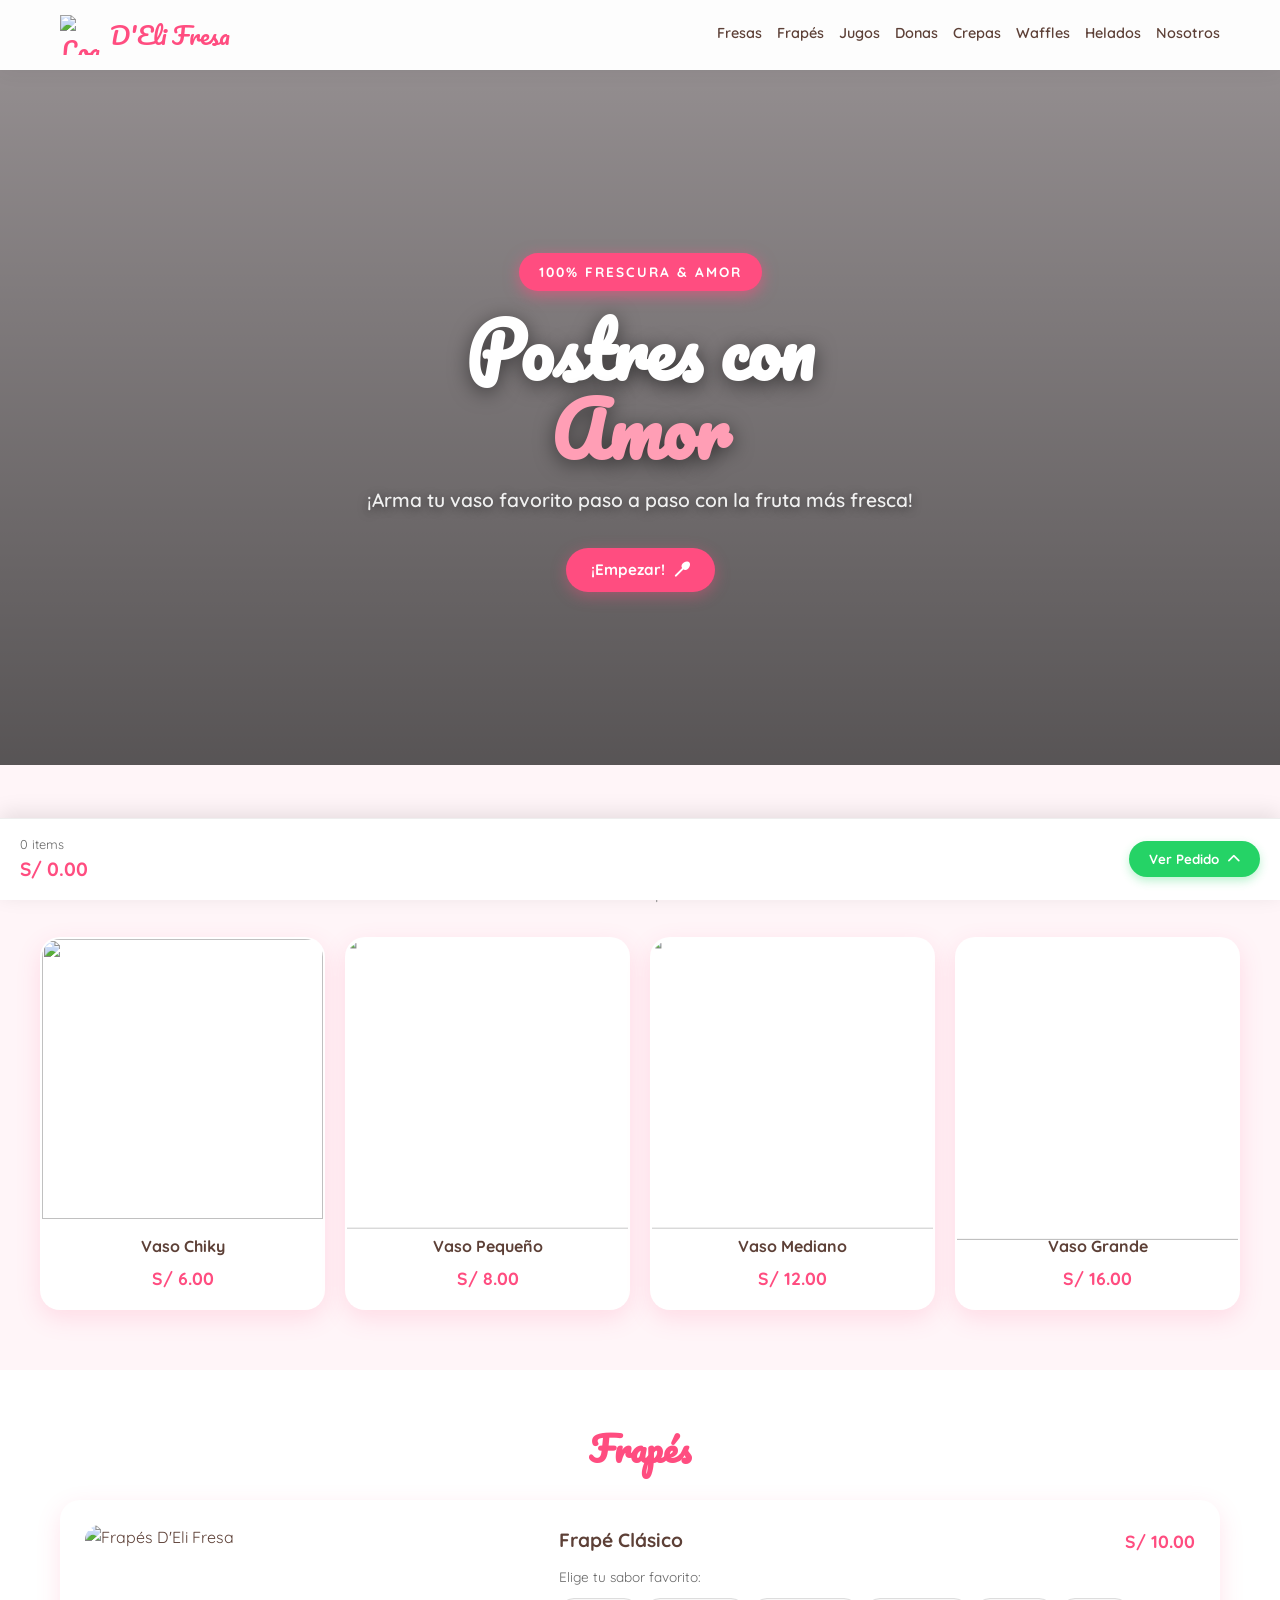
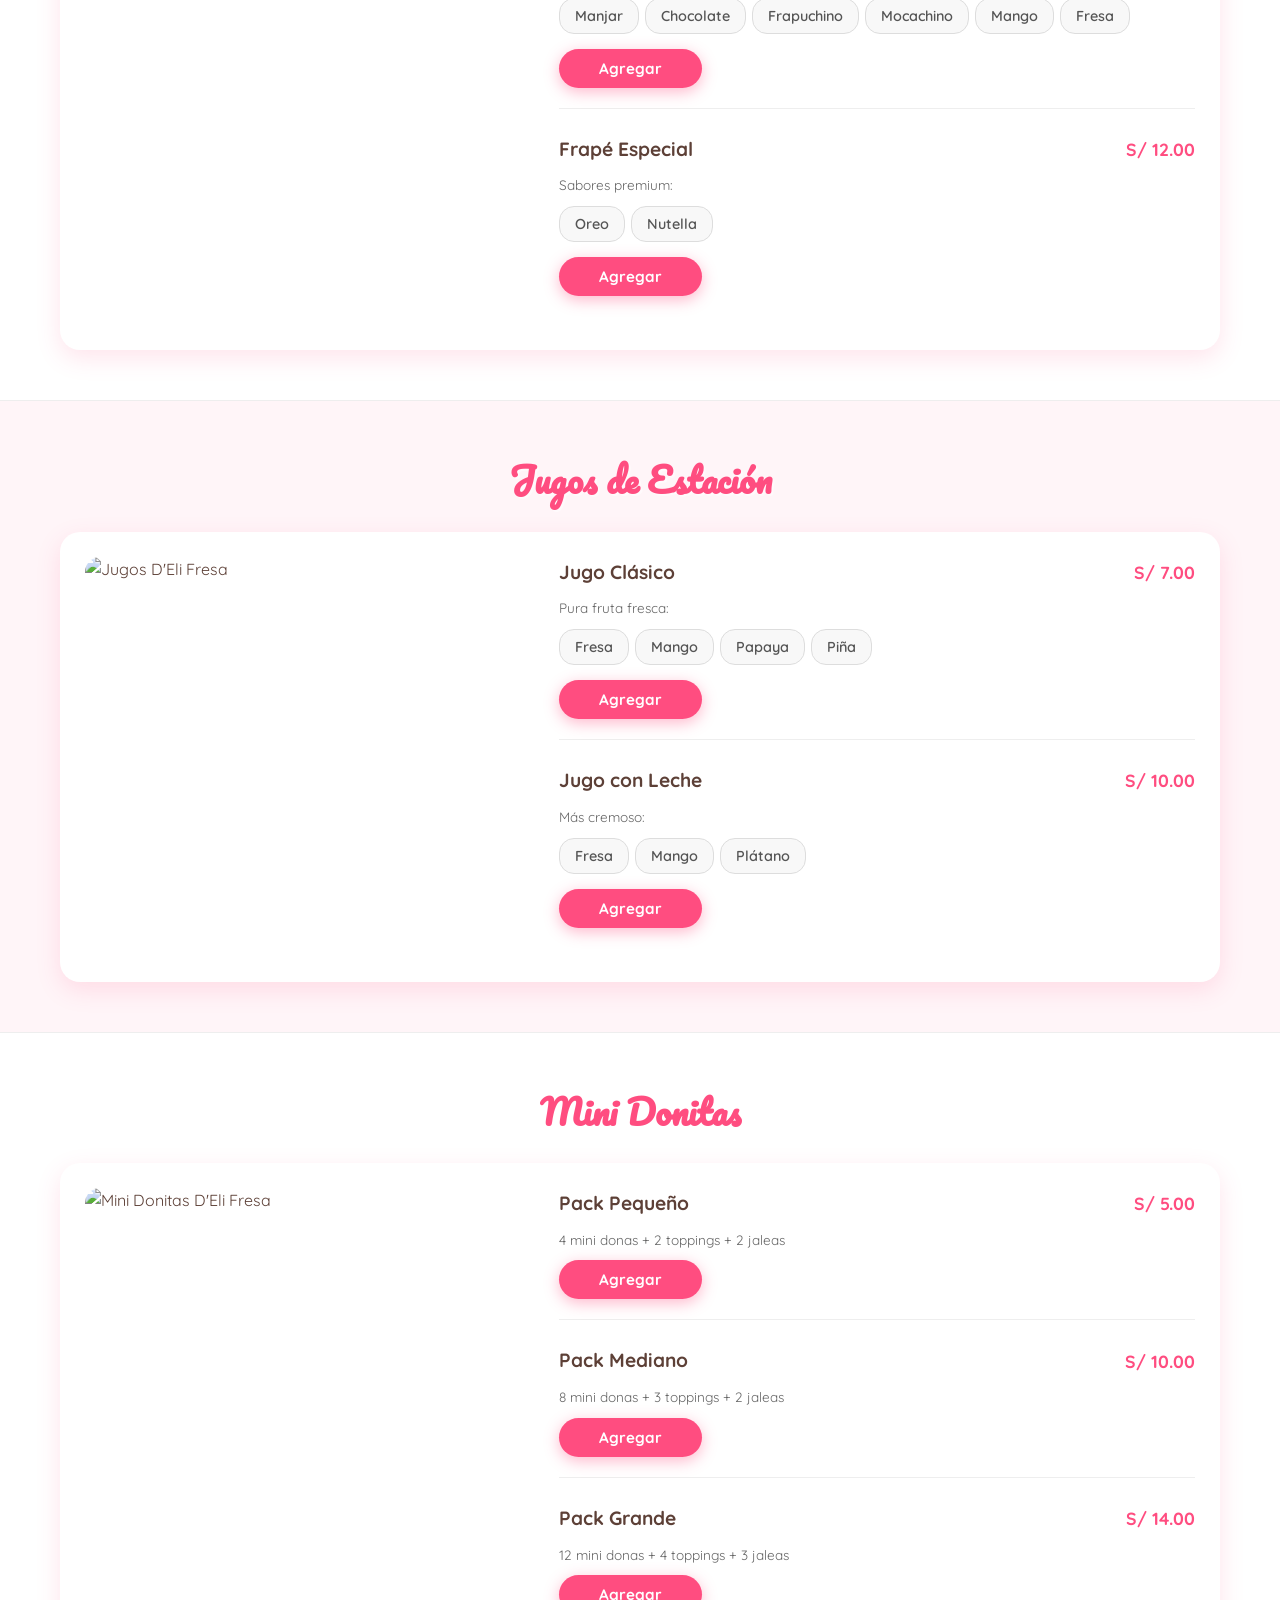
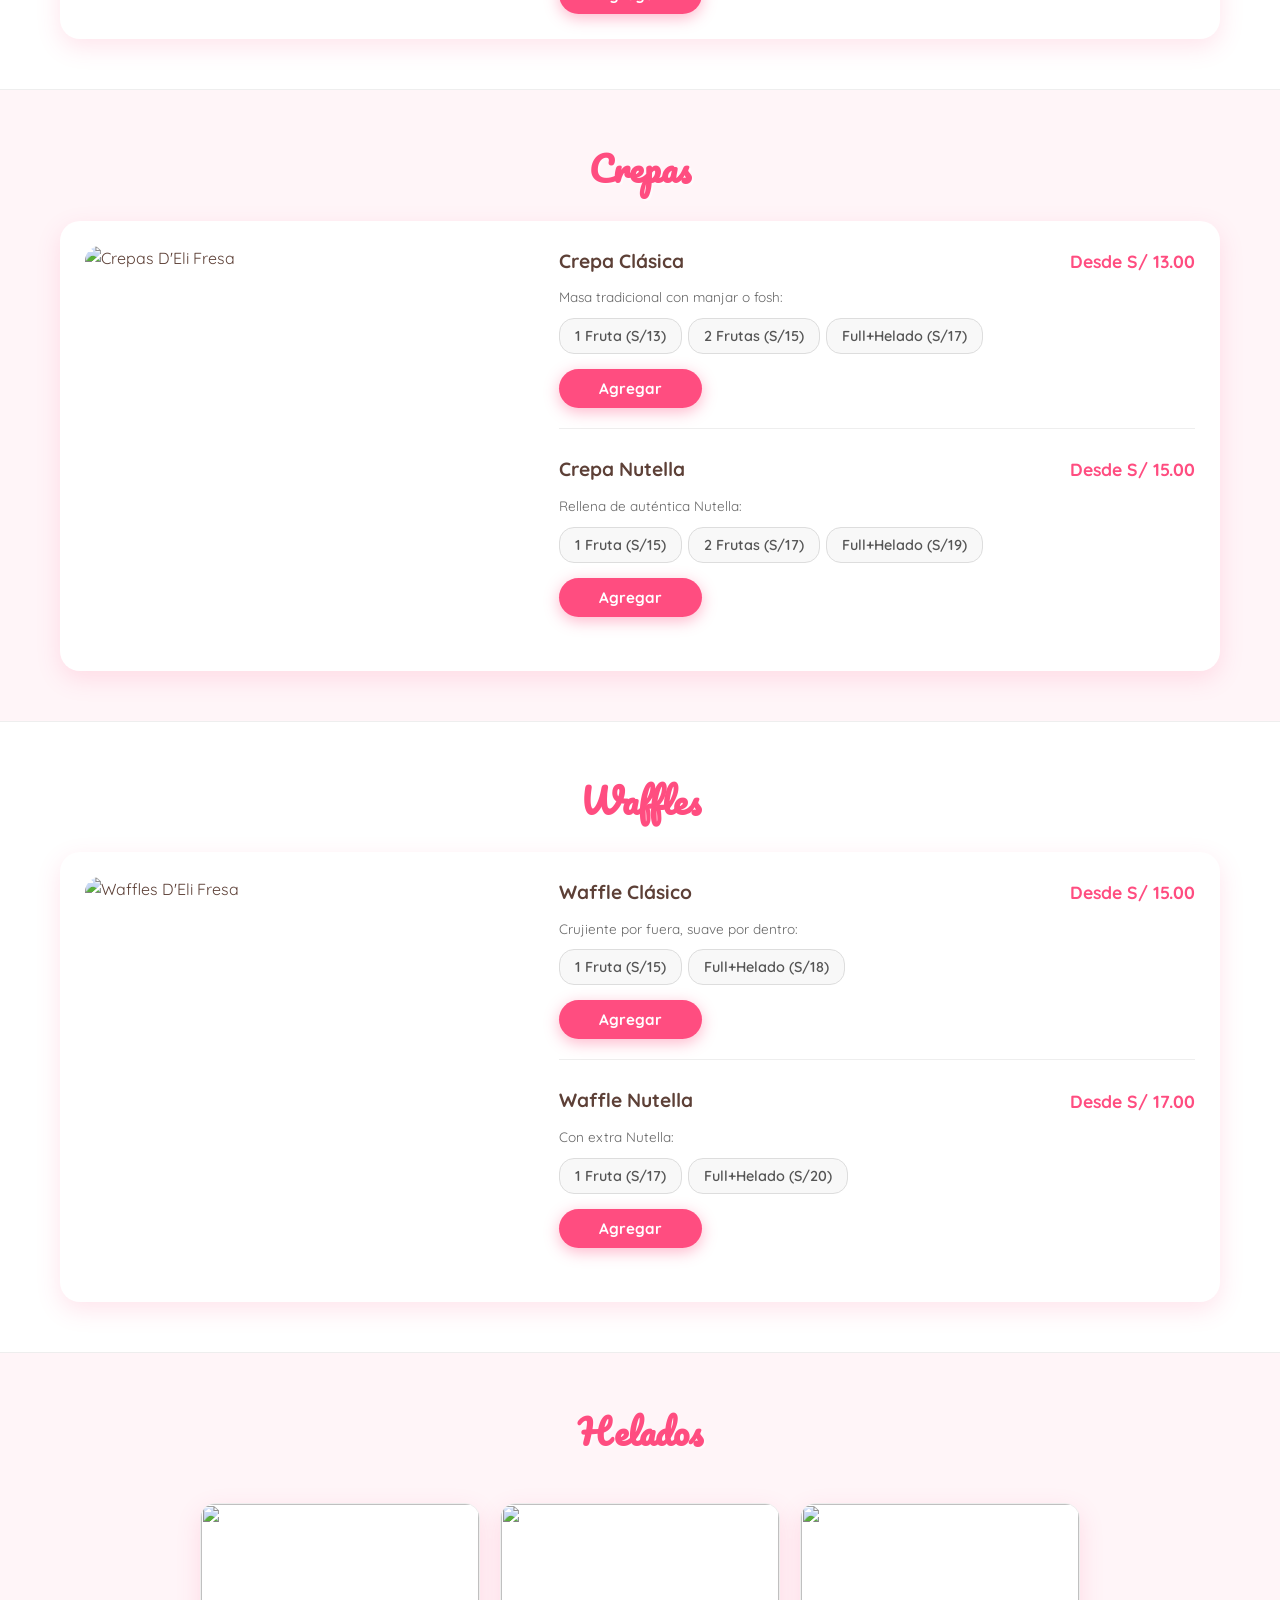
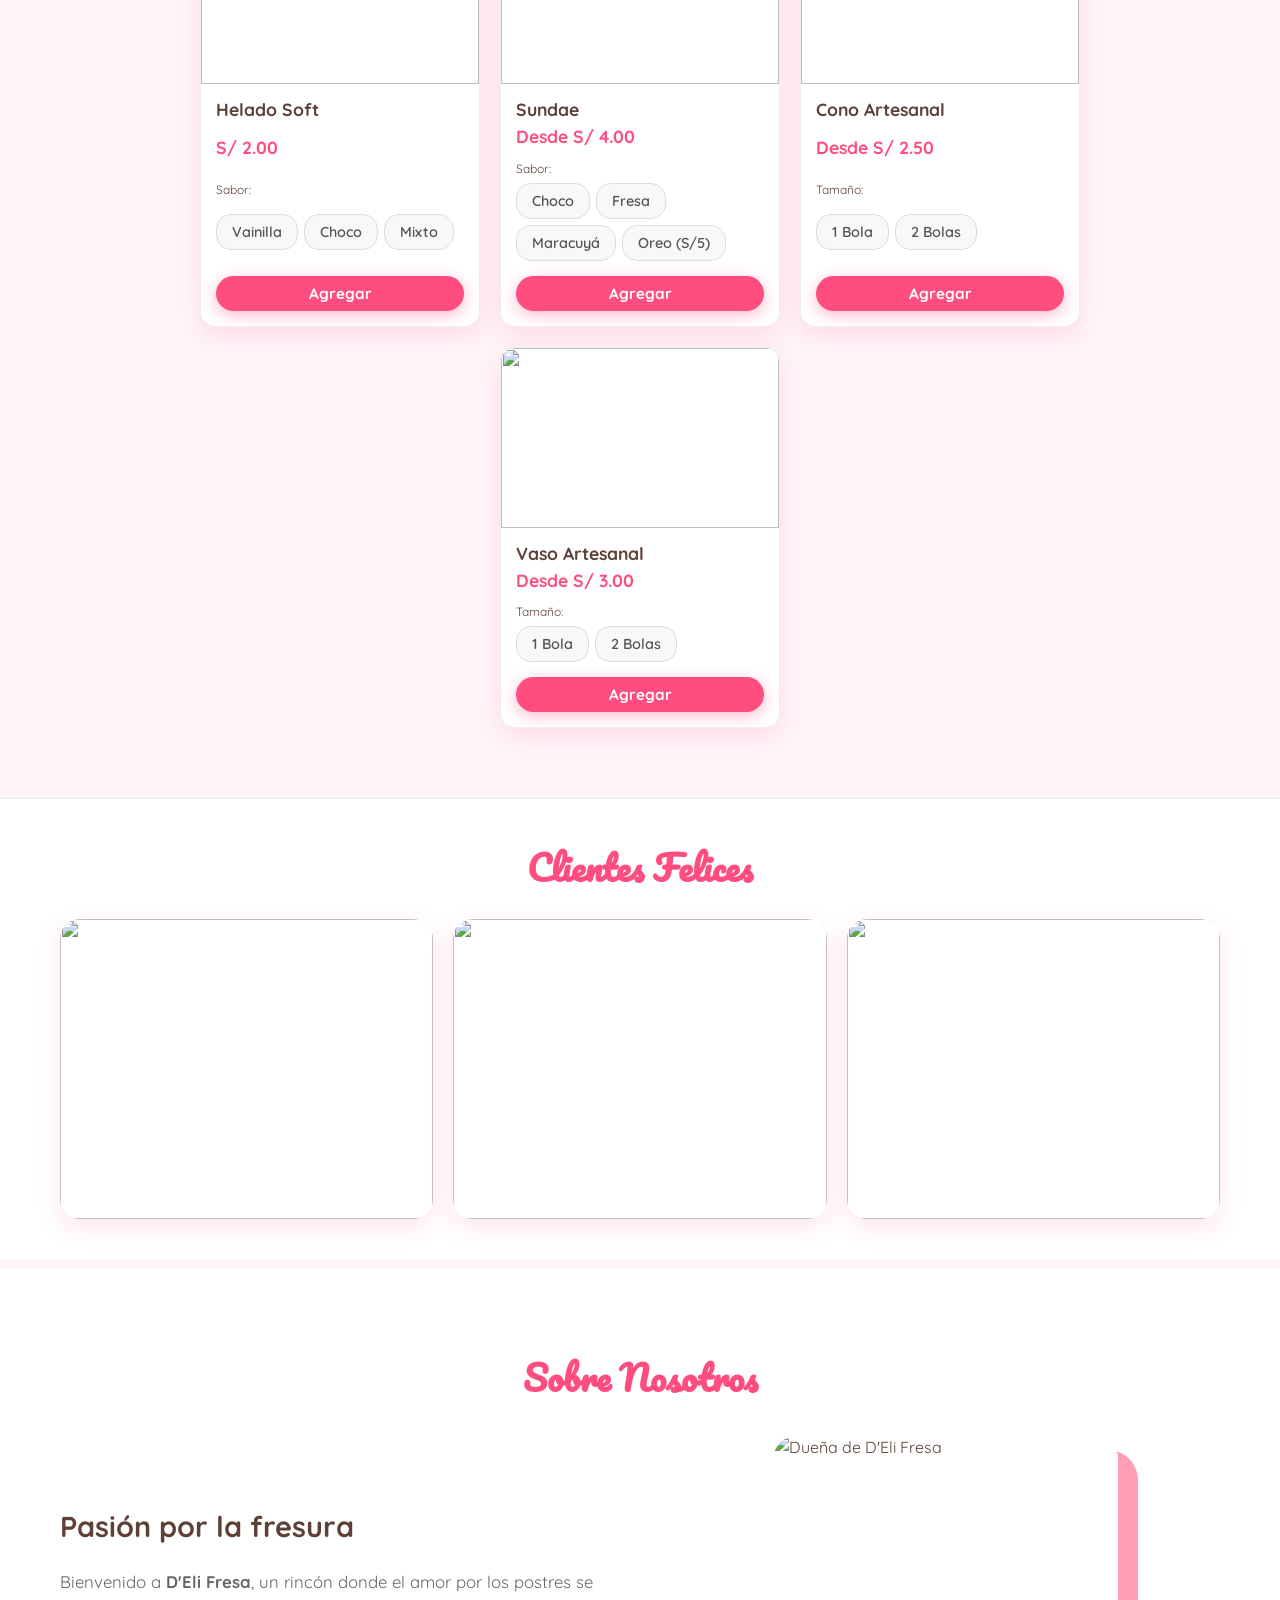
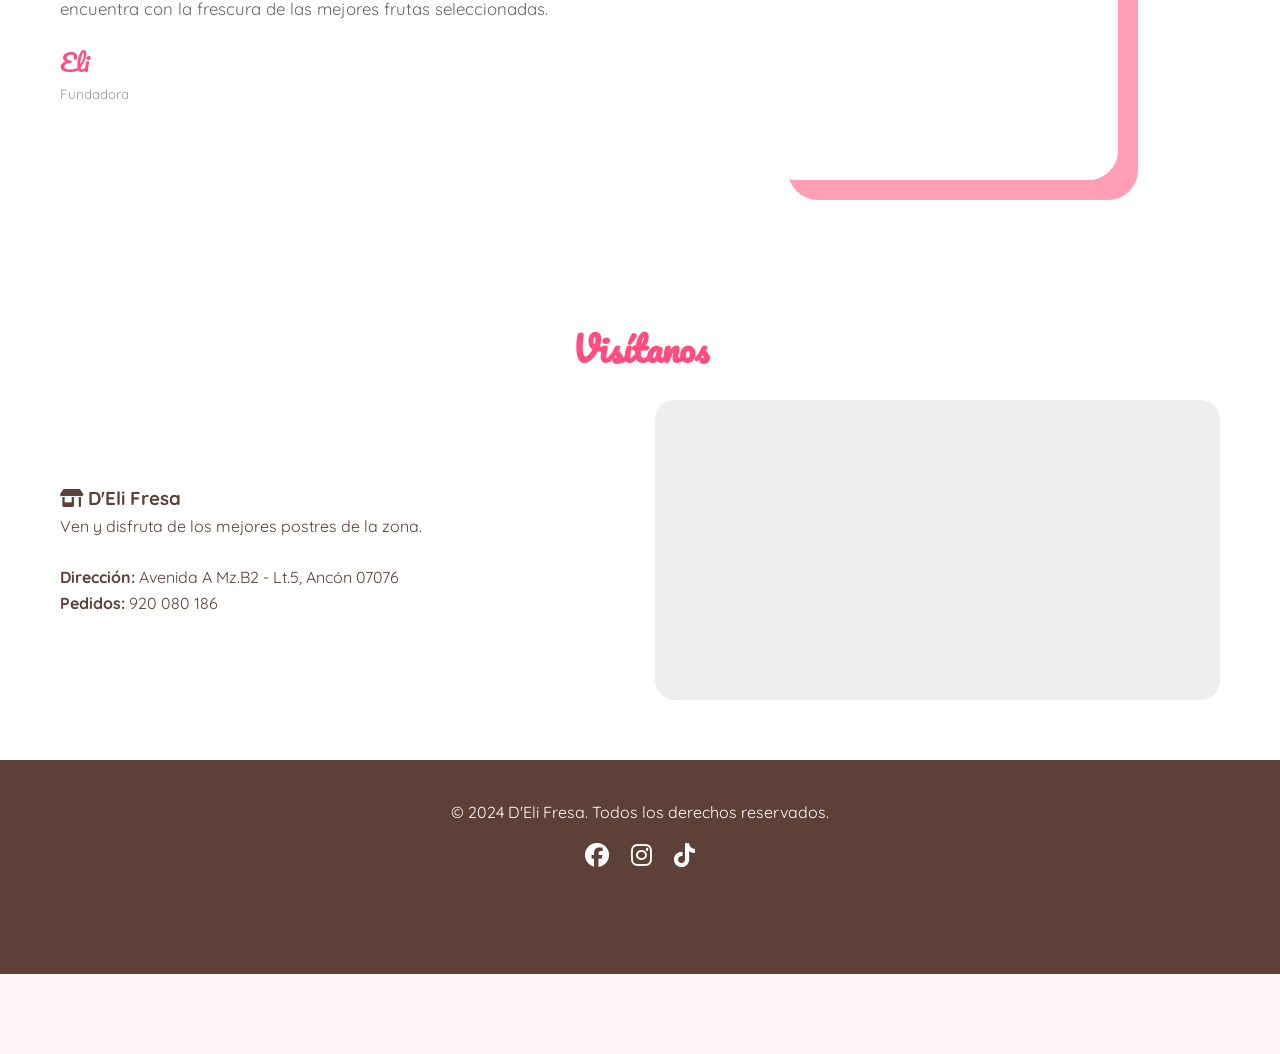
==== index.html @ 2b653f3a "Remove Mango from the fruits array" ====
<!DOCTYPE html>
<html lang="es">
<head>
    <meta charset="UTF-8">
    <meta name="viewport" content="width=device-width, initial-scale=1.0">
    
    <meta name="description" content="D'Eli Fresa: Postres personalizados, Crepés, Helados y Pancakes. ¡Arma tu vaso a tu gusto!">
    <meta name="theme-color" content="#ff4d80">
    
    <title>D'Eli Fresa | Postres con Amor</title>
    
    <link rel="preconnect" href="https://fonts.googleapis.com">
    <link rel="preconnect" href="https://fonts.gstatic.com" crossorigin>
    <link href="https://fonts.googleapis.com/css2?family=Pacifico&family=Quicksand:wght@400;600;700&display=swap" rel="stylesheet">
    <link rel="stylesheet" href="https://cdnjs.cloudflare.com/ajax/libs/font-awesome/6.4.0/css/all.min.css">
    
    <link rel="icon" href="https://wsrv.nl/?url=https://drive.google.com/uc?id=18WCH3kGofMDPsSGD7BDPIUvc0xyaeyVs">
    
    <style>
        /* --- 1. VARIABLES E IDENTIDAD --- */
        :root {
            --primary-color: #ff4d80; /* Rosa Fresa */
            --primary-dark: #e63e6d;
            --secondary-color: #ff9eb5; /* Rosa Pastel */
            --accent-color: #8bc34a; /* Verde Hoja */
            --bg-color: #fff5f8;
            --card-bg: #ffffff;
            --text-main: #5d4037; /* Marrón Chocolate */
            --text-light: #8d6e63;
            --font-title: 'Pacifico', cursive;
            --font-body: 'Quicksand', sans-serif;
            --shadow: 0 8px 25px rgba(255, 77, 128, 0.15);
            --transition: all 0.3s ease;
        }

        * { margin: 0; padding: 0; box-sizing: border-box; }

        body {
            font-family: var(--font-body);
            background-color: var(--bg-color);
            color: var(--text-main);
            line-height: 1.6;
            overflow-x: hidden;
            padding-bottom: 80px;
        }

        a { text-decoration: none; color: inherit; transition: var(--transition); }
        ul { list-style: none; }
        img { max-width: 100%; display: block; }
        button { font-family: var(--font-body); }

        /* --- 2. COMPONENTES UI --- */
        .container {
            max-width: 1200px;
            margin: 0 auto;
            padding: 0 20px;
        }

        .btn {
            display: inline-flex;
            align-items: center;
            justify-content: center;
            gap: 10px;
            padding: 10px 25px; 
            border-radius: 50px;
            font-weight: 700;
            cursor: pointer;
            border: none;
            transition: var(--transition);
            font-size: 0.95rem;
        }

        .btn-primary {
            background: var(--primary-color);
            color: white;
            box-shadow: 0 4px 15px rgba(255, 77, 128, 0.4);
        }
        .btn-primary:hover {
            background: var(--primary-dark);
            transform: translateY(-2px);
        }

        .btn-outline {
            background: transparent;
            border: 2px solid var(--primary-color);
            color: var(--primary-color);
        }
        .btn-outline:hover {
            background: var(--primary-color);
            color: white;
        }

        .section-title {
            font-family: var(--font-title);
            font-size: 2.2rem;
            text-align: center;
            color: var(--primary-color);
            margin-bottom: 1.5rem;
            text-shadow: 2px 2px 0px rgba(255,255,255,0.5);
            white-space: nowrap;
        }
        @media(max-width: 400px) { .section-title { font-size: 1.8rem; white-space: normal; } }

        /* --- 3. HEADER --- */
        header {
            background: rgba(255, 255, 255, 0.98);
            position: fixed;
            width: 100%;
            top: 0;
            z-index: 1000;
            box-shadow: 0 2px 20px rgba(0,0,0,0.05);
        }

        .navbar {
            display: flex;
            justify-content: space-between;
            align-items: center;
            height: 70px;
        }

        .logo {
            font-family: var(--font-title);
            font-size: 1.5rem;
            color: var(--primary-color);
            display: flex;
            align-items: center;
            gap: 10px;
        }

        .logo img {
            height: 40px;
            width: 40px;
            object-fit: contain;
        }

        .nav-links { display: flex; gap: 15px; overflow-x: auto; white-space: nowrap; padding-bottom: 5px;}
        .nav-links::-webkit-scrollbar { display: none; }
        .nav-links a { font-weight: 600; font-size: 0.9rem; }
        .nav-links a:hover { color: var(--primary-color); }

        .hamburger { display: none; font-size: 1.5rem; color: var(--primary-color); cursor: pointer; }

        /* --- 4. HERO SECTION --- */
        #hero {
            min-height: 85vh; 
            background: linear-gradient(to bottom, rgba(0,0,0,0.4), rgba(0,0,0,0.7)), url('https://wsrv.nl/?url=https://drive.google.com/uc?id=1KI3kCreXK6o-_ad26ySig4XUt1vVlAHS');
            background-size: cover;
            background-position: center;
            display: flex;
            align-items: center;
            justify-content: center;
            text-align: center;
            padding-top: 80px;
            position: relative;
            color: white; 
        }

        @media(min-width: 1024px) { #hero { background-attachment: fixed; } }

        .hero-content {
            max-width: 800px;
            padding: 20px;
            z-index: 1;
            animation: fadeIn Up 1s ease-out;
        }

        .hero-badge {
            background: var(--primary-color);
            color: white;
            padding: 8px 20px;
            border-radius: 50px;
            font-weight: 700;
            text-transform: uppercase;
            font-size: 0.85rem;
            letter-spacing: 2px;
            margin-bottom: 20px;
            display: inline-block;
            box-shadow: 0 4px 15px rgba(255, 77, 128, 0.6);
        }

        #hero h1 {
            font-family: var(--font-title);
            font-size: 3.5rem; 
            line-height: 1.1;
            margin-bottom: 1rem;
            color: white;
            text-shadow: 0 4px 20px rgba(0,0,0,0.5); 
        }

        #hero p {
            font-size: 1.2rem;
            color: #f0f0f0;
            margin-bottom: 2rem;
            text-shadow: 0 2px 10px rgba(0,0,0,0.5);
            font-weight: 600;
        }

        /* --- 5. SISTEMA DE GALERÍAS (BUILDER) --- */
        #catalogo { padding: 60px 0; min-height: 600px; }

        .step-container { display: none; opacity: 0; transform: translateY(20px); transition: opacity 0.4s ease, transform 0.4s ease; }
        .step-container.active { display: block; opacity: 1; transform: translateY(0); }
        .step-container.fade-out { opacity: 0; transform: translateY(-20px); }

        .step-header { text-align: center; margin-bottom: 30px; }
        .step-header h2 { font-size: 2rem; color: var(--primary-color); margin-bottom: 5px; }
        .step-header p { color: #888; }

        .option-card {
            background: white;
            border-radius: 20px;
            overflow: hidden;
            box-shadow: var(--shadow);
            cursor: pointer;
            border: 2px solid transparent;
            transition: var(--transition);
            position: relative;
        }
        .option-card:hover { transform: translateY(-5px); border-color: var(--secondary-color); }
        .option-card.selected { border-color: var(--primary-color); background-color: #fff0f5; }
        .option-card.selected::after {
            content: '\f00c'; font-family: "Font Awesome 6 Free"; font-weight: 900;
            position: absolute; top: 10px; right: 10px;
            background: var(--primary-color); color: white;
            width: 25px; height: 25px; border-radius: 50%;
            display: flex; align-items: center; justify-content: center; font-size: 0.8rem;
        }

        .option-details { padding: 15px; text-align: center; }
        .option-name { display: block; font-weight: 700; color: var(--text-main); margin-bottom: 5px; }
        .option-price { color: var(--primary-color); font-weight: 800; font-size: 1.1rem; }

        .grid-standard {
            display: grid;
            grid-template-columns: repeat(auto-fit, minmax(150px, 1fr));
            gap: 20px;
            justify-content: center;
        }
        .grid-standard .option-img { height: 120px; width: 100%; object-fit: cover; }

        /* DISEÑO DE VASOS (GRID 4 COLUMNAS EN PC) */
        #grid-cups {
            display: grid;
            grid-template-columns: repeat(4, 1fr); 
            gap: 20px;
            justify-content: center;
            margin: 0 auto;
        }

        #grid-cups .option-img {
            height: 280px; 
            width: 100%;
            object-fit: cover;
            object-position: center;
        }

        @media(max-width: 768px) {
            #grid-cups {
                display: flex; 
                overflow-x: auto;
                scroll-snap-type: x mandatory; 
                padding: 10px 20px 30px; 
                gap: 20px;
                grid-template-columns: none; 
                justify-content: flex-start;
                -webkit-overflow-scrolling: touch;
                scrollbar-width: none; 
            }
            #grid-cups::-webkit-scrollbar { display: none; }

            #grid-cups .option-card {
                min-width: 200px; 
                width: 200px;
                scroll-snap-align: center;
                flex-shrink: 0;
            }
            #grid-cups .option-img { height: 240px; }
        }

        /* GRID TOPPINGS */
        .grid-toppings { display: grid; grid-template-columns: 1fr 1fr; gap: 15px; }
        .grid-toppings .option-card { display: flex; align-items: center; flex-direction: column; }
        .grid-toppings .option-img { height: 90px; width: 100%; object-fit: cover; }
        
        @media(min-width: 600px) { 
            .grid-toppings { grid-template-columns: repeat(4, 1fr); }
            .grid-toppings .option-img { height: 140px; } 
        }

        .controls {
            margin-top: 40px;
            display: flex;
            justify-content: space-between;
            align-items: center;
            border-top: 2px dashed #eee;
            padding-top: 20px;
        }

        /* --- 6. ESTILOS PARA SECCIONES DE UNA SOLA FOTO --- */
        .static-section { padding: 50px 0; border-bottom: 1px solid #eee; }
        .static-section:nth-child(even) { background-color: white; }

        .single-product-layout {
            display: flex;
            gap: 30px;
            background: white;
            border-radius: 20px;
            padding: 25px;
            box-shadow: var(--shadow);
            align-items: flex-start;
        }

        .main-product-img {
            width: 40%;
            flex-shrink: 0;
        }
        .main-product-img img {
            width: 100%;
            height: 400px;
            object-fit: cover;
            border-radius: 15px;
        }

        .product-options-container {
            flex-grow: 1;
            display: flex;
            flex-direction: column;
            gap: 25px;
        }

        .variant-block {
            border-bottom: 1px solid #eee;
            padding-bottom: 20px;
        }
        .variant-block:last-child { border-bottom: none; padding-bottom: 0; }
        .variant-header {
            display: flex;
            justify-content: space-between;
            align-items: center;
            margin-bottom: 10px;
        }
        .variant-title { font-weight: 700; font-size: 1.2rem; color: var(--text-main); }
        .variant-price { color: var(--primary-color); font-weight: 800; font-size: 1.1rem; }
        .variant-desc { font-size: 0.85rem; color: #666; margin-bottom: 10px; }

        /* Estilos para Chips */
        .chip-container { display: flex; flex-wrap: wrap; gap: 6px; margin-bottom: 15px; }
        .chip-btn {
            background: #f8f8f8; border: 1px solid #ddd; padding: 6px 12px;
            border-radius: 15px; font-size: 0.75rem; cursor: pointer;
            transition: all 0.2s; color: #555; font-weight: 600;
        }
        .chip-btn:hover { background: #e0e0e0; }
        .chip-btn.selected {
            background: var(--primary-color); color: white;
            border-color: var(--primary-color);
            box-shadow: 0 2px 8px rgba(255, 77, 128, 0.4);
        }

        /* CAMBIO PC: Botones más chicos y Chips más grandes */
        @media(min-width: 1024px) {
            .variant-block .btn-primary {
                width: auto !important; 
                padding: 10px 40px;
                display: inline-block;
            }
            .chip-btn {
                font-size: 0.9rem;
                padding: 8px 15px;
            }
            .static-info .btn-primary {
                width: auto !important;
                padding: 8px 30px;
            }
        }

        /* Layout vertical en móvil */
        @media (max-width: 768px) {
            .single-product-layout {
                flex-direction: column;
                padding: 15px;
            }
            .main-product-img { width: 100%; }
            .main-product-img img { height: 250px; }
        }

        /* Estilos para sección Helados (Mantiene grid cards) */
        .static-grid-cards {
            display: flex; gap: 20px; flex-wrap: wrap; justify-content: center; padding: 20px 10px;
        }
        .static-card {
            background: white; border-radius: 15px; overflow: hidden;
            box-shadow: var(--shadow); transition: var(--transition);
            width: 280px; display: flex; flex-direction: column; border: 1px solid #eee;
        }
        .static-card:hover { transform: translateY(-5px); border-color: var(--secondary-color); }
        .static-card .static-img { width: 100%; height: 180px; object-fit: cover; }
        .static-info { padding: 15px; flex-grow: 1; display: flex; flex-direction: column; justify-content: space-between; text-align: left; }
        .static-info h3 { font-size: 1.1rem; margin-bottom: 2px; color: var(--text-main); line-height: 1.2; }
        .static-price-tag { color: var(--primary-color); font-weight: 800; font-size: 1.1rem; margin-bottom: 8px; display: block;}

        @keyframes shake { 0% { transform: translateX(0); } 25% { transform: translateX(-5px); } 50% { transform: translateX(5px); } 75% { transform: translateX(-5px); } 100% { transform: translateX(0); } }
        .shake-btn { animation: shake 0.4s; background: #5d4037 !important; }

        /* --- 7. NUEVA SECCIÓN CLIENTES --- */
        #clientes { padding: 40px 0; background: #fff; }
        .clients-grid {
            display: grid;
            grid-template-columns: repeat(3, 1fr);
            gap: 20px;
        }
        .client-img {
            width: 100%;
            height: 300px;
            object-fit: cover;
            border-radius: 20px;
            box-shadow: var(--shadow);
        }
        @media(max-width: 768px) {
            .clients-grid {
                display: flex;
                overflow-x: auto;
                scroll-snap-type: x mandatory;
                grid-template-columns: none;
                padding-bottom: 20px;
                scrollbar-width: none; 
            }
            .clients-grid::-webkit-scrollbar { display: none; }
            .client-img {
                min-width: 100%;
                scroll-snap-align: center;
                height: 350px;
            }
        }

        /* --- 8. EVENTOS, NOSOTROS, UBICACION --- */
        #nosotros { padding: 80px 0; background: white; border-top: 10px solid var(--bg-color); }
        .about-wrapper { display: flex; align-items: center; gap: 50px; flex-wrap: wrap; }
        .about-text { flex: 1; min-width: 300px; }
        .about-text h3 { font-size: 1.8rem; color: var(--text-main); margin-bottom: 20px; }
        .about-text p { margin-bottom: 15px; font-size: 1.05rem; color: #666; }
        .about-image { flex: 1; min-width: 300px; display: flex; justify-content: center; }
        .about-image img { width: 350px; height: 350px; object-fit: cover; border-radius: 30px; box-shadow: 20px 20px 0px var(--secondary-color); border: 5px solid white; }

        #ubicacion { padding: 60px 0; background: white; }
        .info-grid { display: grid; grid-template-columns: 1fr 1fr; gap: 30px; align-items: center; }
        .map-box { height: 300px; background: #eee; border-radius: 20px; overflow: hidden; }

        footer { background: var(--text-main); color: white; padding: 40px 0 100px; text-align: center; }

        /* --- 9. STICKY CART BAR & MODAL --- */
        .sticky-cart-bar { position: fixed; bottom: 0; left: 0; width: 100%; background: white; box-shadow: 0 -5px 20px rgba(0,0,0,0.1); z-index: 2000; padding: 15px 20px; display: flex; justify-content: space-between; align-items: center; border-top: 1px solid #eee; }
        .cart-summary { display: flex; flex-direction: column; }
        .cart-summary span { font-size: 0.8rem; color: #666; }
        .cart-summary strong { font-size: 1.2rem; color: var(--primary-color); }
        .cart-btn-action { background: #25d366; color: white; padding: 10px 20px; border-radius: 30px; font-weight: bold; display: flex; align-items: center; gap: 8px; border: none; cursor: pointer; box-shadow: 0 4px 10px rgba(37, 211, 102, 0.3); }

        .cart-modal { position: fixed; top: 0; left: 0; width: 100%; height: 100%; background: rgba(0,0,0,0.5); z-index: 2500; display: none; justify-content: center; align-items: flex-end; }
        .cart-modal.open { display: flex; }
        .cart-content { background: white; width: 100%; max-width: 500px; border-radius: 20px 20px 0 0; padding: 25px; max-height: 80vh; overflow-y: auto; position: relative; animation: slideUp 0.3s ease; }
        @keyframes slideUp { from { transform: translateY(100%); } to { transform: translateY(0); } }

        /* CONFIG MODAL ESPECIFICO */
        .config-modal-content {
            background: white; width: 100%; max-width: 500px; border-radius: 20px; padding: 20px; position: relative; animation: slideUp 0.3s ease;
        }
        .config-section { margin-bottom: 20px; }
        .config-title { font-weight: bold; margin-bottom: 10px; display: block; color: var(--text-main); }

        @media(min-width: 768px) {
            .cart-modal { align-items: center; }
            .cart-content { border-radius: 20px; }
            .grid-toppings .option-card { flex-direction: row; text-align: left; }
            .grid-toppings .option-img { width: 100px; height: 100px; } 
            .info-grid { grid-template-columns: 1fr 1fr; }
            .nav-links { display: flex; }
            .hamburger { display: none; }
            #hero h1 { font-size: 4.5rem; } 
        }

        @media(max-width: 768px) {
            .nav-links { display: none; position: absolute; top: 70px; left: 0; width: 100%; background: white; flex-direction: column; padding: 20px; box-shadow: 0 10px 10px rgba(0,0,0,0.05); }
            .nav-links.active { display: flex; }
            .hamburger { display: block; }
            .info-grid { grid-template-columns: 1fr; }
            .about-image img { width: 100%; height: auto; }
        }
    </style>
</head>
<body>

    <header>
        <div class="container navbar">
            <a href="#" class="logo">
                <img src="https://wsrv.nl/?url=https://drive.google.com/uc?id=18WCH3kGofMDPsSGD7BDPIUvc0xyaeyVs" alt="Logo">
                D'Eli Fresa
            </a>
            
            <ul class="nav-links" id="navLinks">
                <li><a href="#catalogo" onclick="resetBuilder()">Fresas</a></li>
                <li><a href="#frapes">Frapés</a></li>
                <li><a href="#jugos">Jugos</a></li>
                <li><a href="#donas">Donas</a></li>
                <li><a href="#crepas">Crepas</a></li>
                <li><a href="#waffles">Waffles</a></li>
                <li><a href="#helados">Helados</a></li>
                <li><a href="#nosotros">Nosotros</a></li> 
            </ul>

            <div class="hamburger" onclick="toggleMenu()">
                <i class="fa-solid fa-bars"></i>
            </div>
        </div>
    </header>

    <section id="hero">
        <div class="hero-content">
            <span class="hero-badge">100% Frescura & Amor</span>
            <h1>Postres con <br><span style="color:var(--secondary-color);">Amor</span></h1>
            <p>¡Arma tu vaso favorito paso a paso con la fruta más fresca!</p>
            <a href="#catalogo" class="btn btn-primary" onclick="resetBuilder()">
                ¡Empezar! <i class="fa-solid fa-spoon"></i>
            </a>
        </div>
    </section>

    <section id="catalogo" class="container">
        
        <div id="step-0" class="step-container active">
            <div class="step-header">
                <h2>1. Elige tu Tamaño</h2>
                <p>Selecciona un vaso para comenzar</p>
            </div>
            <div id="grid-cups"></div>
        </div>

        <div id="step-1" class="step-container">
            <div class="step-header">
                <h2>2. Jaleas</h2>
                <p id="jelly-info-text">Elige tus jaleas favoritas</p>
            </div>
            <div class="grid-standard" id="grid-liquids"></div>
            <div class="controls">
                <button class="btn btn-outline" onclick="changeStep(0)">Atrás</button>
                <button class="btn btn-primary" onclick="changeStep(2)">Siguiente</button>
            </div>
        </div>

        <div id="step-2" class="step-container">
            <div class="step-header">
                <h2>3. Sabores de Crema</h2>
                <p id="cream-info-text">Elige los sabores que quieras</p>
            </div>
            <div class="grid-standard" id="grid-creams"></div>
            <div class="controls">
                <button class="btn btn-outline" onclick="changeStep(1)">Atrás</button>
                <button class="btn btn-primary" onclick="changeStep(3)">Siguiente</button>
            </div>
        </div>

        <div id="step-3" class="step-container">
            <div class="step-header">
                <h2>4. Frutas</h2>
                <p id="fruit-info-text">Elige las frutas</p>
            </div>
            <div class="grid-standard" id="grid-fruits"></div>
            <div class="controls">
                <button class="btn btn-outline" onclick="changeStep(2)">Atrás</button>
                <button class="btn btn-primary" onclick="changeStep(4)">Siguiente</button>
            </div>
        </div>

        <div id="step-4" class="step-container">
            <div class="step-header">
                <h2>5. Agrega Toppings</h2>
                <p id="toppings-info-text">Selecciona tus toppings</p>
            </div>
            <div class="grid-toppings" id="grid-toppings"></div>
            <div class="controls">
                <button class="btn btn-outline" onclick="changeStep(3)">Atrás</button>
                <button class="btn btn-primary" onclick="addToCart()">¡Terminar! <i class="fa-solid fa-check"></i></button>
            </div>
        </div>

    </section>

    <section id="frapes" class="static-section">
        <div class="container">
            <h2 class="section-title">Frapés</h2>
            <div class="single-product-layout">
                <div class="main-product-img">
                    <img src="https://wsrv.nl/?url=https://drive.google.com/uc?id=1veN_4lAMlpz6Hl-MRWoQRcLcqlRV3V3c" alt="Frapés D'Eli Fresa">
                </div>
                <div class="product-options-container">
                    <div class="variant-block" id="block-frappe-clasico">
                        <div class="variant-header">
                            <span class="variant-title">Frapé Clásico</span>
                            <span class="variant-price">S/ 10.00</span>
                        </div>
                        <p class="variant-desc">Elige tu sabor favorito:</p>
                        <div class="chip-container">
                            <button class="chip-btn" onclick="selectStaticOption('block-frappe-clasico', 'Manjar', 10, this)">Manjar</button>
                            <button class="chip-btn" onclick="selectStaticOption('block-frappe-clasico', 'Chocolate', 10, this)">Chocolate</button>
                            <button class="chip-btn" onclick="selectStaticOption('block-frappe-clasico', 'Frapuchino', 10, this)">Frapuchino</button>
                            <button class="chip-btn" onclick="selectStaticOption('block-frappe-clasico', 'Mocachino', 10, this)">Mocachino</button>
                            <button class="chip-btn" onclick="selectStaticOption('block-frappe-clasico', 'Mango', 10, this)">Mango</button>
                            <button class="chip-btn" onclick="selectStaticOption('block-frappe-clasico', 'Fresa', 10, this)">Fresa</button>
                        </div>
                        <button class="btn btn-primary btn-sm" style="width:100%" onclick="addStaticToCartWithValidation('Frapé Clásico', 10, 'block-frappe-clasico')">Agregar</button>
                    </div>
                    <div class="variant-block" id="block-frappe-especial">
                        <div class="variant-header">
                            <span class="variant-title">Frapé Especial</span>
                            <span class="variant-price">S/ 12.00</span>
                        </div>
                        <p class="variant-desc">Sabores premium:</p>
                        <div class="chip-container">
                            <button class="chip-btn" onclick="selectStaticOption('block-frappe-especial', 'Oreo', 12, this)">Oreo</button>
                            <button class="chip-btn" onclick="selectStaticOption('block-frappe-especial', 'Nutella', 12, this)">Nutella</button>
                        </div>
                        <button class="btn btn-primary btn-sm" style="width:100%" onclick="addStaticToCartWithValidation('Frapé Especial', 12, 'block-frappe-especial')">Agregar</button>
                    </div>
                </div>
            </div>
        </div>
    </section>

    <section id="jugos" class="static-section" style="background: #fff5f8;">
        <div class="container">
            <h2 class="section-title">Jugos de Estación</h2>
            <div class="single-product-layout">
                <div class="main-product-img">
                    <img src="https://wsrv.nl/?url=https://drive.google.com/uc?id=1xpr5_COhfSx6Kw8uHCi4CBcQkGZXGTYo" alt="Jugos D'Eli Fresa">
                </div>
                <div class="product-options-container">
                    <div class="variant-block" id="block-jugo-clasico">
                        <div class="variant-header">
                            <span class="variant-title">Jugo Clásico</span>
                            <span class="variant-price">S/ 7.00</span>
                        </div>
                        <p class="variant-desc">Pura fruta fresca:</p>
                        <div class="chip-container">
                            <button class="chip-btn" onclick="selectStaticOption('block-jugo-clasico', 'Fresa', 7, this)">Fresa</button>
                            <button class="chip-btn" onclick="selectStaticOption('block-jugo-clasico', 'Mango', 7, this)">Mango</button>
                            <button class="chip-btn" onclick="selectStaticOption('block-jugo-clasico', 'Papaya', 7, this)">Papaya</button>
                            <button class="chip-btn" onclick="selectStaticOption('block-jugo-clasico', 'Piña', 7, this)">Piña</button>
                        </div>
                        <button class="btn btn-primary btn-sm" style="width:100%" onclick="addStaticToCartWithValidation('Jugo Clásico', 7, 'block-jugo-clasico')">Agregar</button>
                    </div>
                    <div class="variant-block" id="block-jugo-leche">
                        <div class="variant-header">
                            <span class="variant-title">Jugo con Leche</span>
                            <span class="variant-price">S/ 10.00</span>
                        </div>
                        <p class="variant-desc">Más cremoso:</p>
                        <div class="chip-container">
                            <button class="chip-btn" onclick="selectStaticOption('block-jugo-leche', 'Fresa', 10, this)">Fresa</button>
                            <button class="chip-btn" onclick="selectStaticOption('block-jugo-leche', 'Mango', 10, this)">Mango</button>
                            <button class="chip-btn" onclick="selectStaticOption('block-jugo-leche', 'Plátano', 10, this)">Plátano</button>
                        </div>
                        <button class="btn btn-primary btn-sm" style="width:100%" onclick="addStaticToCartWithValidation('Jugo con Leche', 10, 'block-jugo-leche')">Agregar</button>
                    </div>
                </div>
            </div>
        </div>
    </section>

    <section id="donas" class="static-section">
        <div class="container">
            <h2 class="section-title">Mini Donitas</h2>
            <div class="single-product-layout">
                <div class="main-product-img">
                    <img src="https://wsrv.nl/?url=https://drive.google.com/uc?id=11U-vuvgn62L7c-jNHqbLeCL4SqLokZIr" alt="Mini Donitas D'Eli Fresa">
                </div>
                <div class="product-options-container">
                    <div class="variant-block">
                        <div class="variant-header">
                            <span class="variant-title">Pack Pequeño</span>
                            <span class="variant-price">S/ 5.00</span>
                        </div>
                        <p class="variant-desc">4 mini donas + 2 toppings + 2 jaleas</p>
                        <button class="btn btn-primary btn-sm" style="width:100%" onclick="openConfigModal('Mini Donitas', 'Pack Pequeño', 5)">Agregar</button>
                    </div>
                    <div class="variant-block">
                        <div class="variant-header">
                            <span class="variant-title">Pack Mediano</span>
                            <span class="variant-price">S/ 10.00</span>
                        </div>
                        <p class="variant-desc">8 mini donas + 3 toppings + 2 jaleas</p>
                        <button class="btn btn-primary btn-sm" style="width:100%" onclick="openConfigModal('Mini Donitas', 'Pack Mediano', 10)">Agregar</button>
                    </div>
                    <div class="variant-block">
                        <div class="variant-header">
                            <span class="variant-title">Pack Grande</span>
                            <span class="variant-price">S/ 14.00</span>
                        </div>
                        <p class="variant-desc">12 mini donas + 4 toppings + 3 jaleas</p>
                        <button class="btn btn-primary btn-sm" style="width:100%" onclick="openConfigModal('Mini Donitas', 'Pack Grande', 14)">Agregar</button>
                    </div>
                </div>
            </div>
        </div>
    </section>

    <section id="crepas" class="static-section" style="background: #fff5f8;">
        <div class="container">
            <h2 class="section-title">Crepas</h2>
            <div class="single-product-layout">
                <div class="main-product-img">
                    <img src="https://wsrv.nl/?url=https://drive.google.com/uc?id=1_UZUBI62RPWdEb2tnh6ZATiODc0tm1_x" alt="Crepas D'Eli Fresa">
                </div>
                <div class="product-options-container">
                    <div class="variant-block" id="block-crepa-clasica">
                        <div class="variant-header">
                            <span class="variant-title">Crepa Clásica</span>
                            <span class="variant-price" id="price-block-crepa-clasica">Desde S/ 13.00</span>
                        </div>
                        <p class="variant-desc">Masa tradicional con manjar o fosh:</p>
                        <div class="chip-container">
                            <button class="chip-btn" onclick="openConfigModal('Crepa Clásica', '1 Fruta', 13)">1 Fruta (S/13)</button>
                            <button class="chip-btn" onclick="openConfigModal('Crepa Clásica', '2 Frutas', 15)">2 Frutas (S/15)</button>
                            <button class="chip-btn" onclick="openConfigModal('Crepa Clásica', 'Full', 17)">Full+Helado (S/17)</button>
                        </div>
                        <button class="btn btn-primary btn-sm" style="width:100%" onclick="openConfigModal('Crepa Clásica', '1 Fruta', 13)">Agregar</button>
                    </div>
                    <div class="variant-block" id="block-crepa-nutella">
                        <div class="variant-header">
                            <span class="variant-title">Crepa Nutella</span>
                            <span class="variant-price" id="price-block-crepa-nutella">Desde S/ 15.00</span>
                        </div>
                        <p class="variant-desc">Rellena de auténtica Nutella:</p>
                        <div class="chip-container">
                            <button class="chip-btn" onclick="openConfigModal('Crepa Nutella', '1 Fruta', 15)">1 Fruta (S/15)</button>
                            <button class="chip-btn" onclick="openConfigModal('Crepa Nutella', '2 Frutas', 17)">2 Frutas (S/17)</button>
                            <button class="chip-btn" onclick="openConfigModal('Crepa Nutella', 'Full', 19)">Full+Helado (S/19)</button>
                        </div>
                        <button class="btn btn-primary btn-sm" style="width:100%" onclick="openConfigModal('Crepa Nutella', '1 Fruta', 15)">Agregar</button>
                    </div>
                </div>
            </div>
        </div>
    </section>

    <section id="waffles" class="static-section">
        <div class="container">
            <h2 class="section-title">Waffles</h2>
            <div class="single-product-layout">
                <div class="main-product-img">
                    <img src="https://wsrv.nl/?url=https://drive.google.com/uc?id=1VYsGVzMQYehfMGQX44nkUmnJyg3h6UQ1" alt="Waffles D'Eli Fresa">
                </div>
                <div class="product-options-container">
                    <div class="variant-block" id="block-waffle-clasico">
                        <div class="variant-header">
                            <span class="variant-title">Waffle Clásico</span>
                            <span class="variant-price" id="price-block-waffle-clasico">Desde S/ 15.00</span>
                        </div>
                        <p class="variant-desc">Crujiente por fuera, suave por dentro:</p>
                        <div class="chip-container">
                            <button class="chip-btn" onclick="openConfigModal('Waffle Clásico', '1 Fruta', 15)">1 Fruta (S/15)</button>
                            <button class="chip-btn" onclick="openConfigModal('Waffle Clásico', 'Full', 18)">Full+Helado (S/18)</button>
                        </div>
                        <button class="btn btn-primary btn-sm" style="width:100%" onclick="openConfigModal('Waffle Clásico', '1 Fruta', 15)">Agregar</button>
                    </div>
                    <div class="variant-block" id="block-waffle-nutella">
                        <div class="variant-header">
                            <span class="variant-title">Waffle Nutella</span>
                            <span class="variant-price" id="price-block-waffle-nutella">Desde S/ 17.00</span>
                        </div>
                        <p class="variant-desc">Con extra Nutella:</p>
                        <div class="chip-container">
                            <button class="chip-btn" onclick="openConfigModal('Waffle Nutella', '1 Fruta', 17)">1 Fruta (S/17)</button>
                            <button class="chip-btn" onclick="openConfigModal('Waffle Nutella', 'Full', 20)">Full+Helado (S/20)</button>
                        </div>
                        <button class="btn btn-primary btn-sm" style="width:100%" onclick="openConfigModal('Waffle Nutella', '1 Fruta', 17)">Agregar</button>
                    </div>
                </div>
            </div>
        </div>
    </section>

    <section id="helados" class="static-section" style="background: #fff5f8;">
        <div class="container">
            <h2 class="section-title">Helados</h2>
            <div class="static-grid-cards">
                <div class="static-card" id="card-helado-soft">
                    <img src="https://wsrv.nl/?url=https://drive.google.com/uc?id=14DBzpf0KUK3X4_X1UHjVyyVmFxLHvRXc" class="static-img">
                    <div class="static-info">
                        <h3>Helado Soft</h3>
                        <span class="static-price-tag">S/ 2.00</span>
                        <p style="font-size:0.75rem; margin:0 0 5px 0;">Sabor:</p>
                        <div class="chip-container">
                            <button class="chip-btn" onclick="selectStaticOption('card-helado-soft', 'Vainilla', 2, this)">Vainilla</button>
                            <button class="chip-btn" onclick="selectStaticOption('card-helado-soft', 'Chocolate', 2, this)">Choco</button>
                            <button class="chip-btn" onclick="selectStaticOption('card-helado-soft', 'Mixto', 2, this)">Mixto</button>
                        </div>
                        <button class="btn btn-primary btn-sm" style="width:100%" onclick="addStaticToCartWithValidation('Helado Soft', 2, 'card-helado-soft')">Agregar</button>
                    </div>
                </div>
                <div class="static-card" id="card-sundae">
                    <img src="https://wsrv.nl/?url=https://drive.google.com/uc?id=1cz4kLGpYJBqNbBqsMxPAdmifHyvWOb8t" class="static-img">
                    <div class="static-info">
                        <h3>Sundae</h3>
                        <span class="static-price-tag" id="price-card-sundae">Desde S/ 4.00</span>
                        <p style="font-size:0.75rem; margin:0 0 5px 0;">Sabor:</p>
                        <div class="chip-container">
                            <button class="chip-btn" onclick="selectStaticOption('card-sundae', 'Chocolate', 4, this)">Choco</button>
                            <button class="chip-btn" onclick="selectStaticOption('card-sundae', 'Fresa', 4, this)">Fresa</button>
                            <button class="chip-btn" onclick="selectStaticOption('card-sundae', 'Maracuyá', 4, this)">Maracuyá</button>
                            <button class="chip-btn" onclick="selectStaticOption('card-sundae', 'Oreo', 5, this)">Oreo (S/5)</button>
                        </div>
                        <button class="btn btn-primary btn-sm" style="width:100%" onclick="addStaticToCartWithValidation('Sundae', 4, 'card-sundae')">Agregar</button>
                    </div>
                </div>
                <div class="static-card" id="card-artesanal-cono">
                    <img src="https://wsrv.nl/?url=https://drive.google.com/uc?id=1z_merkXgnHPlzsKLUQj3FLgAWvbQXyk0" class="static-img">
                    <div class="static-info">
                        <h3>Cono Artesanal</h3>
                        <span class="static-price-tag" id="price-card-artesanal-cono">Desde S/ 2.50</span>
                        <p style="font-size:0.75rem; margin:0 0 5px 0;">Tamaño:</p>
                        <div class="chip-container">
                            <button class="chip-btn" onclick="selectStaticOption('card-artesanal-cono', '1 Bola', 2.50, this)">1 Bola</button>
                            <button class="chip-btn" onclick="selectStaticOption('card-artesanal-cono', '2 Bolas', 4.00, this)">2 Bolas</button>
                        </div>
                        <button class="btn btn-primary btn-sm" style="width:100%" onclick="addStaticToCartWithValidation('Cono Artesanal', 2.50, 'card-artesanal-cono')">Agregar</button>
                    </div>
                </div>
                <div class="static-card" id="card-artesanal-vaso">
                    <img src="https://wsrv.nl/?url=https://drive.google.com/uc?id=1z_merkXgnHPlzsKLUQj3FLgAWvbQXyk0" class="static-img">
                    <div class="static-info">
                        <h3>Vaso Artesanal</h3>
                        <span class="static-price-tag" id="price-card-artesanal-vaso">Desde S/ 3.00</span>
                        <p style="font-size:0.75rem; margin:0 0 5px 0;">Tamaño:</p>
                        <div class="chip-container">
                            <button class="chip-btn" onclick="selectStaticOption('card-artesanal-vaso', '1 Bola', 3.00, this)">1 Bola</button>
                            <button class="chip-btn" onclick="selectStaticOption('card-artesanal-vaso', '2 Bolas', 5.00, this)">2 Bolas</button>
                        </div>
                        <button class="btn btn-primary btn-sm" style="width:100%" onclick="addStaticToCartWithValidation('Vaso Artesanal', 3.00, 'card-artesanal-vaso')">Agregar</button>
                    </div>
                </div>
            </div>
        </div>
    </section>

    <section id="clientes">
        <div class="container">
            <h2 class="section-title">Clientes Felices</h2>
            <div class="clients-grid" id="clientsCarousel">
                <img src="https://wsrv.nl/?url=https://drive.google.com/uc?id=1z1cTaA6jCb82EkVuzBm92dvQprNvnHGg" class="client-img">
                <img src="https://wsrv.nl/?url=https://drive.google.com/uc?id=1Y5wHyLWT6Lh7nPPIIzVOX2Zy_jzfN3gu" class="client-img">
                <img src="https://wsrv.nl/?url=https://drive.google.com/uc?id=1Owb2nlY80WOsQ_47xUSXdSUhLQt21p9n" class="client-img">
            </div>
        </div>
    </section>

    <section id="nosotros">
        <div class="container">
            <h2 class="section-title">Sobre Nosotros</h2>
            <div class="about-wrapper">
                <div class="about-text">
                    <h3>Pasión por la fresura</h3>
                    <p>Bienvenido a <strong>D'Eli Fresa</strong>, un rincón donde el amor por los postres se encuentra con la frescura de las mejores frutas seleccionadas.</p>
                    <div style="margin-top: 20px;">
                        <span style="font-family: var(--font-title); font-size: 1.5rem; color: var(--primary-color);">Eli</span>
                        <br>
                        <small style="color: #999;">Fundadora</small>
                    </div>
                </div>
                <div class="about-image">
                    <img src="https://wsrv.nl/?url=https://drive.google.com/uc?id=1nmh3mIizSnlyjGyf6Eo_yPOmbrqYMktR" alt="Dueña de D'Eli Fresa">
                </div>
            </div>
        </div>
    </section>

    <section id="ubicacion">
        <div class="container">
            <h2 class="section-title">Visítanos</h2>
            <div class="info-grid">
                <div>
                    <h3><i class="fa-solid fa-shop"></i> D'Eli Fresa</h3>
                    <p>Ven y disfruta de los mejores postres de la zona.</p>
                    <br>
                    <p><strong>Dirección:</strong> Avenida A Mz.B2 - Lt.5, Ancón 07076</p>
                    <p><strong>Pedidos:</strong> 920 080 186</p>
                </div>
                <div class="map-box">
                    <iframe 
    src="https://maps.google.com/maps?q=Avenida%20A%20Mz.B2%20Lt.5,%20Anc%C3%B3n&t=&z=18&ie=UTF8&iwloc=&output=embed" 
    width="100%" 
    height="100%" 
    style="border:0;" 
    allowfullscreen="" 
    loading="lazy">
</iframe>
                </div>
            </div>
        </div>
    </section>

    <footer>
        <div class="container">
            <p>© 2024 D'Eli Fresa. Todos los derechos reservados.</p>
            <div style="margin-top: 10px; font-size: 1.5rem;">
                <i class="fa-brands fa-facebook"></i>
                <i class="fa-brands fa-instagram" style="margin: 0 15px;"></i>
                <i class="fa-brands fa-tiktok"></i>
            </div>
        </div>
    </footer>

    <div class="sticky-cart-bar">
        <div class="cart-summary">
            <span id="items-count">0 items</span>
            <strong id="total-price">S/ 0.00</strong>
        </div>
        <button class="cart-btn-action" onclick="openCartModal()">
            Ver Pedido <i class="fa-solid fa-chevron-up"></i>
        </button>
    </div>

    <div class="cart-modal" id="cartModal">
        <div class="cart-content">
            <div style="display:flex; justify-content:space-between; margin-bottom:20px;">
                <h3>Tu Pedido</h3>
                <i class="fa-solid fa-xmark" style="cursor:pointer; font-size:1.5rem;" onclick="closeCartModal()"></i>
            </div>
            
            <div id="cart-items-container"></div>

            <div style="display: flex; flex-direction: column; gap: 15px; margin-top: 25px;">
                <button class="btn btn-primary" style="width:100%; background: #25d366; border: none; padding: 15px;" onclick="checkoutWhatsApp()">
                    <i class="fa-brands fa-whatsapp" style="font-size: 1.2rem;"></i> Enviar a WhatsApp
                </button>
                <button class="btn btn-outline" style="width:100%; padding: 12px;" onclick="closeCartModal()">
                    <i class="fa-solid fa-plus"></i> Elegir otro producto
                </button>
            </div>
        </div>
    </div>

    <div class="cart-modal" id="configModal" style="z-index: 2600;">
        <div class="config-modal-content">
            <div style="display:flex; justify-content:space-between; margin-bottom:10px;">
                <h3 id="config-modal-title">Configurar</h3>
                <i class="fa-solid fa-xmark" style="cursor:pointer; font-size:1.5rem;" onclick="closeConfigModal()"></i>
            </div>
            <p id="config-modal-subtitle" style="font-size:0.9rem; color:#666; margin-bottom:20px;"></p>
            
            <div id="config-form-container">
                </div>

            <button class="btn btn-primary" style="width:100%; margin-top:20px;" onclick="finishConfigAndAdd()">
                Agregar al Pedido
            </button>
        </div>
    </div>

    <script>
        /* --- DATA --- */
        const cups = [
            { id: 1, name: "Vaso Chiky", price: 6.00, img: "https://wsrv.nl/?url=https://drive.google.com/uc?id=1o7jPt6IdCpRsUhNPXkEWctPCpxUAUdDr", limits: { cream: 2, fruit: 1, jelly: 1, topping: 2 } },
            { id: 2, name: "Vaso Pequeño", price: 8.00, img: "https://wsrv.nl/?url=https://drive.google.com/uc?id=1wyjq_f6h2hMG769ltZQztQYEk5M_Y3JY", limits: { cream: 2, fruit: 1, jelly: 2, topping: 2 } }, 
            { id: 3, name: "Vaso Mediano", price: 12.00, img: "https://wsrv.nl/?url=https://drive.google.com/uc?id=10mze7EcPNd3S_EUhT7qEbiPj_IBOec_T", limits: { cream: 3, fruit: 2, jelly: 3, topping: 3 } },
            { id: 4, name: "Vaso Grande", price: 16.00, img: "https://wsrv.nl/?url=https://drive.google.com/uc?id=1LwLJJv_mG-JPVg6ZcA3q8bEwoMDb-tCJ", limits: { cream: 3, fruit: 2, jelly: 3, topping: 4 } }
        ];

        const liquids = [
            { name: "Fosh (Fudge)", img: "https://wsrv.nl/?url=https://drive.google.com/uc?id=1NwOIMfAXazsTyQobSNnBi9h6fhSWX6ov" },
            { name: "Manjar Blanco", img: "https://wsrv.nl/?url=https://drive.google.com/uc?id=1Sc4CU1IhL4hu1MdTMVCHcDSOUuRGzI1M" },
            { name: "Leche Condensada", img: "https://wsrv.nl/?url=https://drive.google.com/uc?id=1nA32j3yLY4FABNe5TGqXvePIj8SRUD0v" },
            { name: "Jalea de Fresa", img: "https://wsrv.nl/?url=https://drive.google.com/uc?id=1mpJuSgqYIUO2ygJRaXqfQjqfeN09l8Xp" }
        ];

        const creams = [
            { name: "Choco-Oreo", img: "https://wsrv.nl/?url=https://drive.google.com/uc?id=1j1TwBuExEft2-XRDNf0nU3Et_wmqUTRo" },
            { name: "Maracumango", img: "https://wsrv.nl/?url=https://drive.google.com/uc?id=1K5K7NB_3YHagGdhJM7xIiyivCxoLBE8a" },
            { name: "Clásica (Vainilla)", img: "https://wsrv.nl/?url=https://drive.google.com/uc?id=1UXW22lg2h3NAcKdUlrlQtOSDSZUp2tAO" },
            { name: "Morochas (Mar)", img: "https://wsrv.nl/?url=https://drive.google.com/uc?id=1tfXuiBo9JFpBvLZTStU_mB2GPMFRGaf3" },
            { name: "Chocochips (Jue)", img: "https://wsrv.nl/?url=https://drive.google.com/uc?id=1rUg_5yrKVoFeTG01OHp1iBCaS7teay6S" },
            { name: "Chocolúcuma (Finde)", img: "https://wsrv.nl/?url=https://drive.google.com/uc?id=1ScAlUvQCqDu9LV0Cyba1oUi3OCoTG6mA" },
            { name: "Moka (Finde)", img: "https://wsrv.nl/?url=https://drive.google.com/uc?id=1apuAPkpDY7PjV77J1dCtBSmwrnWUSe0x" },
            { name: "Chocomenta (Finde)", img: "https://wsrv.nl/?url=https://drive.google.com/uc?id=19R0io00R7AgXXiLQu0-ISjW8JqOZB5Y_" }
        ];

        const fruits = [
            { name: "Fresas", img: "https://wsrv.nl/?url=https://drive.google.com/uc?id=150P_DhNzrIGBkC1kDAe3wSyuJ01ltRHK" },
            { name: "Plátano", img: "https://wsrv.nl/?url=https://drive.google.com/uc?id=1_bkSfrOWzFP4J7AbrQuBddsSD7ZI9tba" }
        ];

        const toppings = [
            { name: "Gomita Delfín", img: "https://wsrv.nl/?url=https://drive.google.com/uc?id=1aiOIaqUSGV0h948FQKg6i4Nto_BURcDI" },
            { name: "Gomita Gusano", img: "https://wsrv.nl/?url=https://drive.google.com/uc?id=1qzS5luywtkB47MzNXNbcmah2mL6sYlyz" },
            { name: "Gomita Osito", img: "https://wsrv.nl/?url=https://drive.google.com/uc?id=1MpWKBKUysDh9_RNduHOjd_MFn5064wXb" },
            { name: "Gomita Sandía", img: "https://wsrv.nl/?url=https://drive.google.com/uc?id=15cyX86_YreTJ1K5AEkVgA0I5ZYeidJ-z" },
            { name: "Chispas Blancas", img: "https://wsrv.nl/?url=https://drive.google.com/uc?id=1OKt3UHTqO0qLRbA346HZMtfLvtXGSYlW" },
            { name: "Chispas Negras", img: "https://wsrv.nl/?url=https://drive.google.com/uc?id=1jfsAIx039AJUm6xW2pXrNAjP1MEaZ0h9" },
            { name: "Choco Maní", img: "https://wsrv.nl/?url=https://drive.google.com/uc?id=1jeiBAljyGvsaLArfTpyRpqOhtY1ws6Ru" },
            { name: "Chin Chin", img: "https://wsrv.nl/?url=https://drive.google.com/uc?id=134XqSuXek-fKGwQeDOnmrXpS4uohrlpA" },
            { name: "Granola", img: "https://wsrv.nl/?url=https://drive.google.com/uc?id=11VcngLVKGBi3DSK8paD95i5O-fDkwNZf" },
            { name: "Mini Pícaras", img: "https://wsrv.nl/?url=https://drive.google.com/uc?id=1dX1vZ3kzgu0P9IxJF_cAV7rVkYmZL_AB" },
            { name: "Mini Morochas", img: "https://wsrv.nl/?url=https://drive.google.com/uc?id=1sha0EzQ509VU-hmZzSXP6F1M8QXiVcO_" },
            { name: "Oreo Trozos", img: "https://wsrv.nl/?url=https://drive.google.com/uc?id=1kfGL_yDGPgLGeCpihAQc8Xa-pm6xvEWe" },
            { name: "Choco Yogurt", img: "https://wsrv.nl/?url=https://drive.google.com/uc?id=1DmL7b51NA5kWxR_1gWQ6V-dVJXRhedeD" },
            { name: "Marshmellows", img: "https://wsrv.nl/?url=https://drive.google.com/uc?id=1gZ85nm6Fb_xjpKIfeDn3IXUimXya4vwg" },
            { name: "Doña Pepa", img: "https://wsrv.nl/?url=https://drive.google.com/uc?id=1oYunXvCqvgQ-3N6l25h975i3dY63WteB" },
            { name: "Maní", img: "https://wsrv.nl/?url=https://drive.google.com/uc?id=1cjRjcpXBZR5LdTo4BwLtRg-F1YF12KQ9" },
            { name: "Barquillo", img: "https://wsrv.nl/?url=https://drive.google.com/uc?id=1EP0cRvuenWVb-uW2AGVMkf3xJ3QF1zH3" }
        ];

        /* --- STATE --- */
        let currentStep = 0;
        let selection = { cup: null, liquids: [], creams: [], fruits: [], toppings: [] };
        let cart = [];
        let staticSelections = {}; 
        let tempConfig = {}; // Para el modal de configuración avanzada

        /* --- INIT --- */
        function init() {
            // Render Cups
            document.getElementById('grid-cups').innerHTML = cups.map(c => `
                <div class="option-card" onclick="selectCup(${c.id})">
                    ${c.id === 1 
                        /* Vaso Chiky: Tamaño normal */
                        ? `<img src="${c.img}" class="option-img" style="object-fit: cover;">` 
                        
                        : (c.id === 4
                            /* Vaso Grande: Aumentado un 10% (scale 1.1) */
                            ? `<img src="${c.img}" class="option-img" style="object-fit: cover; transform: scale(1.15);">`
                            
                            /* Vasos Pequeño y Mediano: Aumentados un 5% */
                            : `<img src="${c.img}" class="option-img" style="object-fit: cover; transform: scale(1.07);">`
                        )
                    }
                    <div class="option-details">
                        <span class="option-name">${c.name}</span>
                        <span class="option-price">S/ ${c.price.toFixed(2)}</span>
                    </div>
                </div>
            `).join('');

            // Render Grids Genericos
            renderGrid('grid-liquids', liquids, 'liquids');
            renderGrid('grid-creams', creams, 'creams');
            renderGrid('grid-fruits', fruits, 'fruits');
            renderGrid('grid-toppings', toppings, 'toppings');

            // Iniciar Carrusel de Clientes en Móvil
            startClientCarousel();
        }

        function renderGrid(elementId, items, category) {
            document.getElementById(elementId).innerHTML = items.map(item => `
                <div class="option-card" onclick="toggleSelection('${category}', '${item.name}')" data-cat="${category}" data-name="${item.name}">
                    ${item.img ? `<img src="${item.img}" class="option-img">` : '<div style="height:100px; background:#eee; display:flex; align-items:center; justify-content:center; font-size:0.7rem; color:#999">FOTO</div>'}
                    <div class="option-details"><span class="option-name">${item.name}</span></div>
                </div>
            `).join('');
        }

        /* --- NAVIGATION BUILDER --- */
        function changeStep(newStepIndex) {
            const currentEl = document.getElementById(`step-${currentStep}`);
            const nextEl = document.getElementById(`step-${newStepIndex}`);
            
            if (currentStep === 0 && !selection.cup && newStepIndex > 0) {
                alert("Por favor selecciona un vaso primero.");
                return;
            }

            currentEl.classList.add('fade-out');
            setTimeout(() => {
                currentEl.classList.remove('active', 'fade-out');
                document.getElementById('catalogo').scrollIntoView({behavior: 'smooth'});
                nextEl.classList.add('active');
                currentStep = newStepIndex;
            }, 400);
        }

        function resetBuilder() {
            selection = { cup: null, liquids: [], creams: [], fruits: [], toppings: [] };
            document.querySelectorAll('.option-card').forEach(el => el.classList.remove('selected'));
            changeStep(0);
        }

        /* --- LOGIC SELECTION BUILDER --- */
        function selectCup(id) {
            selection.cup = cups.find(c => c.id === id);
            
            document.getElementById('jelly-info-text').innerText = `Elige hasta ${selection.cup.limits.jelly} jaleas`;
            document.getElementById('cream-info-text').innerText = `Elige hasta ${selection.cup.limits.cream} cremas`;
            document.getElementById('fruit-info-text').innerText = `Elige hasta ${selection.cup.limits.fruit} frutas`;
            document.getElementById('toppings-info-text').innerText = `Elige hasta ${selection.cup.limits.topping} toppings`;

            changeStep(1);
        }

        function toggleSelection(category, name) {
            if (!selection.cup) return;
            
            let limitKey = '';
            if (category === 'liquids') limitKey = 'jelly';
            else if (category === 'creams') limitKey = 'cream';
            else if (category === 'fruits') limitKey = 'fruit';
            else if (category === 'toppings') limitKey = 'topping';

            const limit = selection.cup.limits[limitKey];
            const array = selection[category];
            const el = document.querySelector(`.option-card[data-cat="${category}"][data-name="${name}"]`);

            if (array.includes(name)) {
                const index = array.indexOf(name);
                if (index > -1) array.splice(index, 1);
                el.classList.remove('selected');
            } else {
                if (array.length >= limit) {
                    const removed = array.shift();
                    const removedEl = document.querySelector(`.option-card[data-cat="${category}"][data-name="${removed}"]`);
                    if(removedEl) removedEl.classList.remove('selected');
                }
                array.push(name);
                el.classList.add('selected');
            }
        }

        /* --- STATIC CATALOG LOGIC (CHIPS) --- */
        function selectStaticOption(blockId, optionName, price, btnElement) {
            // Guardar selección
            staticSelections[blockId] = { name: optionName, price: price };
            
            // Actualizar visualmente los botones dentro del bloque
            const container = document.getElementById(blockId).querySelector('.chip-container');
            const buttons = container.querySelectorAll('.chip-btn');
            buttons.forEach(btn => btn.classList.remove('selected'));
            btnElement.classList.add('selected');

            // Actualizar precio visual si es necesario
            const priceTag = document.getElementById(`price-${blockId}`);
            if(priceTag) {
                priceTag.innerText = `S/ ${price.toFixed(2)}`;
            }
        }

        function addStaticToCartWithValidation(productName, defaultPrice, blockId) {
            // Verificar si se seleccionó una opción
            if (!staticSelections[blockId]) {
                const btn = document.querySelector(`#${blockId} .btn-primary`);
                btn.classList.add('shake-btn');
                setTimeout(() => btn.classList.remove('shake-btn'), 500);
                if(navigator.vibrate) navigator.vibrate(200);
                alert("⚠️ Por favor, selecciona un sabor u opción antes de agregar.");
                return;
            }

            const selected = staticSelections[blockId];
            
            cart.push({
                name: `${productName} - ${selected.name}`,
                price: selected.price, // Usar precio seleccionado
                details: null,
                cartId: Date.now()
            });
            
            updateCartBar();
            renderCartList();
            openCartModal();
        }

        function addSimpleStaticToCart(name, price) {
            cart.push({
                name: name,
                price: price,
                details: null,
                cartId: Date.now()
            });
            updateCartBar();
            renderCartList();
            openCartModal();
        }

        /* --- COMPLEX CONFIG MODAL (CREPES/WAFFLES/DONUTS) --- */
        function openConfigModal(productName, variantName, price) {
            tempConfig = {
                productName: productName,
                variant: variantName,
                basePrice: price,
                price: price,
                base: [],
                fruits: [],
                iceCream: [],
                toppings: [],
                liquids: [], // Para donitas
                extraCream: false // Para donitas
            };

            document.getElementById('config-modal-title').innerText = `${productName} - ${variantName}`;
            document.getElementById('config-modal-subtitle').innerText = `Precio: S/ ${price.toFixed(2)}`;
            
            let html = '';

            // --- LÓGICA PARA DONITAS ---
            if(productName.includes("Donitas")) {
                // Limite Jaleas
                let jellyLimit = 2;
                if(variantName.includes("Grande")) jellyLimit = 3;

                html += `
                <div class="config-section">
                    <span class="config-title">Elige Jaleas (${jellyLimit}):</span>
                    <div class="chip-container">
                        ${liquids.map(l => `<button class="chip-btn" onclick="toggleConfig('liquids', '${l.name}', ${jellyLimit}, this)">${l.name}</button>`).join('')}
                    </div>
                </div>`;

                // Limite Toppings
                let toppingLimit = 2;
                if(variantName.includes("Mediano")) toppingLimit = 3;
                if(variantName.includes("Grande")) toppingLimit = 4;

                html += `
                <div class="config-section">
                    <span class="config-title">Elige Toppings (${toppingLimit}):</span>
                    <div class="chip-container">
                        ${toppings.map(t => `<button class="chip-btn" onclick="toggleConfig('toppings', '${t.name}', ${toppingLimit}, this)">${t.name}</button>`).join('')}
                    </div>
                </div>`;

                // Botón Extra Crema
                html += `
                <div class="config-section" style="border-top:1px dashed #eee; padding-top:10px;">
                    <button class="chip-btn" id="btn-extra-cream" onclick="toggleExtraCream(this)" style="width:100%; text-align:center; font-weight:bold;">
                        + Agregar Crema Adicional (S/ 2.00)
                    </button>
                </div>`;

            } else {
                // --- LÓGICA PARA CREPAS Y WAFFLES ---
                
                // 1. BASE (Siempre para Clásica, implícito en Nutella)
                if(productName.includes("Clásic")) {
                    html += `
                    <div class="config-section">
                        <span class="config-title">Elige Base (1):</span>
                        <div class="chip-container">
                            <button class="chip-btn" onclick="toggleConfig('base', 'Fosh', 1, this)">Fosh</button>
                            <button class="chip-btn" onclick="toggleConfig('base', 'Manjar', 1, this)">Manjar</button>
                        </div>
                    </div>`;
                }

                // 2. FRUTAS (Depende de variante)
                let fruitLimit = variantName.includes("1 Fruta") ? 1 : 2;
                html += `
                <div class="config-section">
                    <span class="config-title">Elige Fruta(s) (${fruitLimit}):</span>
                    <div class="chip-container">
                        ${fruits.map(f => `<button class="chip-btn" onclick="toggleConfig('fruits', '${f.name}', ${fruitLimit}, this)">${f.name}</button>`).join('')}
                    </div>
                </div>`;

                // 3. HELADO Y TOPPING (Solo si es FULL o Waffles avanzados)
                if(variantName.includes("Full") || (productName.includes("Waffle") && variantName.includes("Full"))) {
                    html += `
                    <div class="config-section">
                        <span class="config-title">Elige Helado/Crema (1):</span>
                        <div class="chip-container">
                            <button class="chip-btn" onclick="toggleConfig('iceCream', 'Vainilla', 1, this)">Vainilla</button>
                            <button class="chip-btn" onclick="toggleConfig('iceCream', 'Chocolate', 1, this)">Chocolate</button>
                            <button class="chip-btn" onclick="toggleConfig('iceCream', 'Mixto', 1, this)">Mixto</button>
                        </div>
                    </div>`;
                }

                // 4. TOPPINGS (Si corresponde)
                // Lógica: Waffles Full lleva 2, Crepas Full lleva 1, Clásicas llevan 1 (si es waffle) o 0
                let toppingLimit = 0;
                if(variantName.includes("Full") && productName.includes("Waffle")) toppingLimit = 2;
                else if(variantName.includes("Full") || productName.includes("Waffle")) toppingLimit = 1;

                if(toppingLimit > 0) {
                    html += `
                    <div class="config-section">
                        <span class="config-title">Elige Topping(s) (${toppingLimit}):</span>
                        <div class="chip-container">
                            ${toppings.map(t => `<button class="chip-btn" onclick="toggleConfig('toppings', '${t.name}', ${toppingLimit}, this)">${t.name}</button>`).join('')}
                        </div>
                    </div>`;
                }
            }

            document.getElementById('config-form-container').innerHTML = html;
            document.getElementById('configModal').classList.add('open');
        }

        function toggleConfig(type, value, limit, btn) {
            const arr = tempConfig[type];
            if(arr.includes(value)) {
                arr.splice(arr.indexOf(value), 1);
                btn.classList.remove('selected');
            } else {
                if(arr.length >= limit) {
                    // FIFO logic visually
                    const btns = btn.parentNode.querySelectorAll('.chip-btn');
                    const firstVal = arr.shift();
                    // Buscar el boton visual que tiene ese texto y quitar selected
                    btns.forEach(b => { if(b.innerText === firstVal) b.classList.remove('selected'); });
                }
                arr.push(value);
                btn.classList.add('selected');
            }
        }

        function toggleExtraCream(btn) {
            tempConfig.extraCream = !tempConfig.extraCream;
            if(tempConfig.extraCream) {
                btn.classList.add('selected');
                tempConfig.price = tempConfig.basePrice + 2;
            } else {
                btn.classList.remove('selected');
                tempConfig.price = tempConfig.basePrice;
            }
            document.getElementById('config-modal-subtitle').innerText = `Precio: S/ ${tempConfig.price.toFixed(2)}`;
        }

        function closeConfigModal() { document.getElementById('configModal').classList.remove('open'); }

        function finishConfigAndAdd() {
            // Validaciones básicas 
            if(tempConfig.productName.includes("Clásic") && !tempConfig.productName.includes("Waffle") && tempConfig.base.length === 0) { 
                // Excepcion para donitas que no tienen base, ni waffles que ya tienen
                if(!tempConfig.productName.includes("Donitas")) {
                    alert("Elige una base"); return; 
                }
            }
            
            // Construir descripcion
            let detailsText = "";
            if(tempConfig.base.length) detailsText += `Base: ${tempConfig.base.join(', ')} | `;
            if(tempConfig.liquids.length) detailsText += `Jaleas: ${tempConfig.liquids.join(', ')} | `;
            if(tempConfig.fruits.length) detailsText += `Fruta: ${tempConfig.fruits.join(', ')} | `;
            if(tempConfig.iceCream.length) detailsText += `Helado: ${tempConfig.iceCream.join(', ')} | `;
            if(tempConfig.toppings.length) detailsText += `Toppings: ${tempConfig.toppings.join(', ')}`;
            if(tempConfig.extraCream) detailsText += ` | + CREMA ADICIONAL`;

            cart.push({
                name: `${tempConfig.productName} (${tempConfig.variant})`,
                price: tempConfig.price,
                details: { isConfig: true, text: detailsText },
                cartId: Date.now()
            });

            closeConfigModal();
            updateCartBar();
            renderCartList();
            openCartModal();
        }

        /* --- CART LOGIC --- */
        function addToCart() {
            cart.push({
                name: selection.cup.name,
                price: selection.cup.price,
                details: JSON.parse(JSON.stringify(selection)), 
                cartId: Date.now()
            });
            updateCartBar();
            resetBuilder(); 
            renderCartList();
            openCartModal();
        }

        function updateCartBar() {
            const total = cart.reduce((sum, item) => sum + item.price, 0);
            document.getElementById('items-count').innerText = `${cart.length} items`;
            document.getElementById('total-price').innerText = `S/ ${total.toFixed(2)}`;
        }

        function renderCartList() {
            const container = document.getElementById('cart-items-container');
            if (cart.length === 0) {
                container.innerHTML = "<p style='text-align:center; color:#999'>Tu carrito está vacío.</p>";
                return;
            }
            container.innerHTML = cart.map(item => {
                let desc = "";
                if(item.details && !item.details.isConfig) {
                    desc = `
                        <div style="font-size:0.8rem; color:#666; margin-top:5px;">
                            Jaleas: ${item.details.liquids.join(', ') || '-'} <br>
                            Cremas: ${item.details.creams.join(', ') || '-'} <br>
                            Frutas: ${item.details.fruits.join(', ') || '-'} <br>
                            Toppings: ${item.details.toppings.join(', ') || 'Ninguno'}
                        </div>`;
                } else if (item.details && item.details.isConfig) {
                    desc = `<div style="font-size:0.8rem; color:#666; margin-top:5px;">${item.details.text}</div>`;
                } else {
                    desc = `<div style="font-size:0.8rem; color:#999; margin-top:5px;">Opción seleccionada</div>`;
                }

                return `
                <div style="border-bottom:1px solid #eee; padding:10px 0; display:flex; justify-content:space-between; align-items:center;">
                    <div style="max-width: 85%;">
                        <strong>${item.name}</strong> <span style="color:var(--primary-color)">S/ ${item.price.toFixed(2)}</span>
                        ${desc}
                    </div>
                    <i class="fa-solid fa-trash" style="color:red; cursor:pointer;" onclick="removeFromCart(${item.cartId})"></i>
                </div>`;
            }).join('');
        }

        function removeFromCart(id) {
            cart = cart.filter(x => x.cartId !== id);
            updateCartBar();
            renderCartList();
        }

        function openCartModal() { renderCartList(); document.getElementById('cartModal').classList.add('open'); }
        function closeCartModal() { document.getElementById('cartModal').classList.remove('open'); }

        function checkoutWhatsApp() {
            if (cart.length === 0) return;
            const phone = "51920080186";
            let msg = "Hola Deli Fresa, mi pedido:\n\n";
            let total = 0;
            cart.forEach((item, i) => {
                total += item.price;
                msg += `${i+1}. *${item.name}* (S/ ${item.price})`;
                
                if(item.details && !item.details.isConfig) {
                    msg += `\n   - Jaleas: ${item.details.liquids.join(', ')}`;
                    msg += `\n   - Cremas: ${item.details.creams.join(', ')}`;
                    msg += `\n   - Frutas: ${item.details.fruits.join(', ')}`;
                    msg += `\n   - Toppings: ${item.details.toppings.join(', ')}\n\n`;
                } else if (item.details && item.details.isConfig) {
                    msg += `\n   - Detalle: ${item.details.text}\n\n`;
                } else {
                    msg += `\n\n`; 
                }
            });
            msg += `*Total: S/ ${total.toFixed(2)}*`;
            window.open(`https://wa.me/${phone}?text=${encodeURIComponent(msg)}`, '_blank');
        }

        function toggleMenu() { document.getElementById('navLinks').classList.toggle('active'); }

        // Función para el carrusel automático en móvil
        function startClientCarousel() {
            const carousel = document.getElementById('clientsCarousel');
            if (window.innerWidth > 768) return; // Solo en móvil

            setInterval(() => {
                const scrollAmount = carousel.offsetWidth;
                const maxScroll = carousel.scrollWidth - carousel.clientWidth;
                
                if (carousel.scrollLeft + scrollAmount >= maxScroll) {
                    carousel.scrollTo({ left: 0, behavior: 'smooth' });
                } else {
                    carousel.scrollBy({ left: scrollAmount, behavior: 'smooth' });
                }
            }, 2500); // Cambia cada 2.5 segundos
        }

        init();
    </script>
</body>
</html>
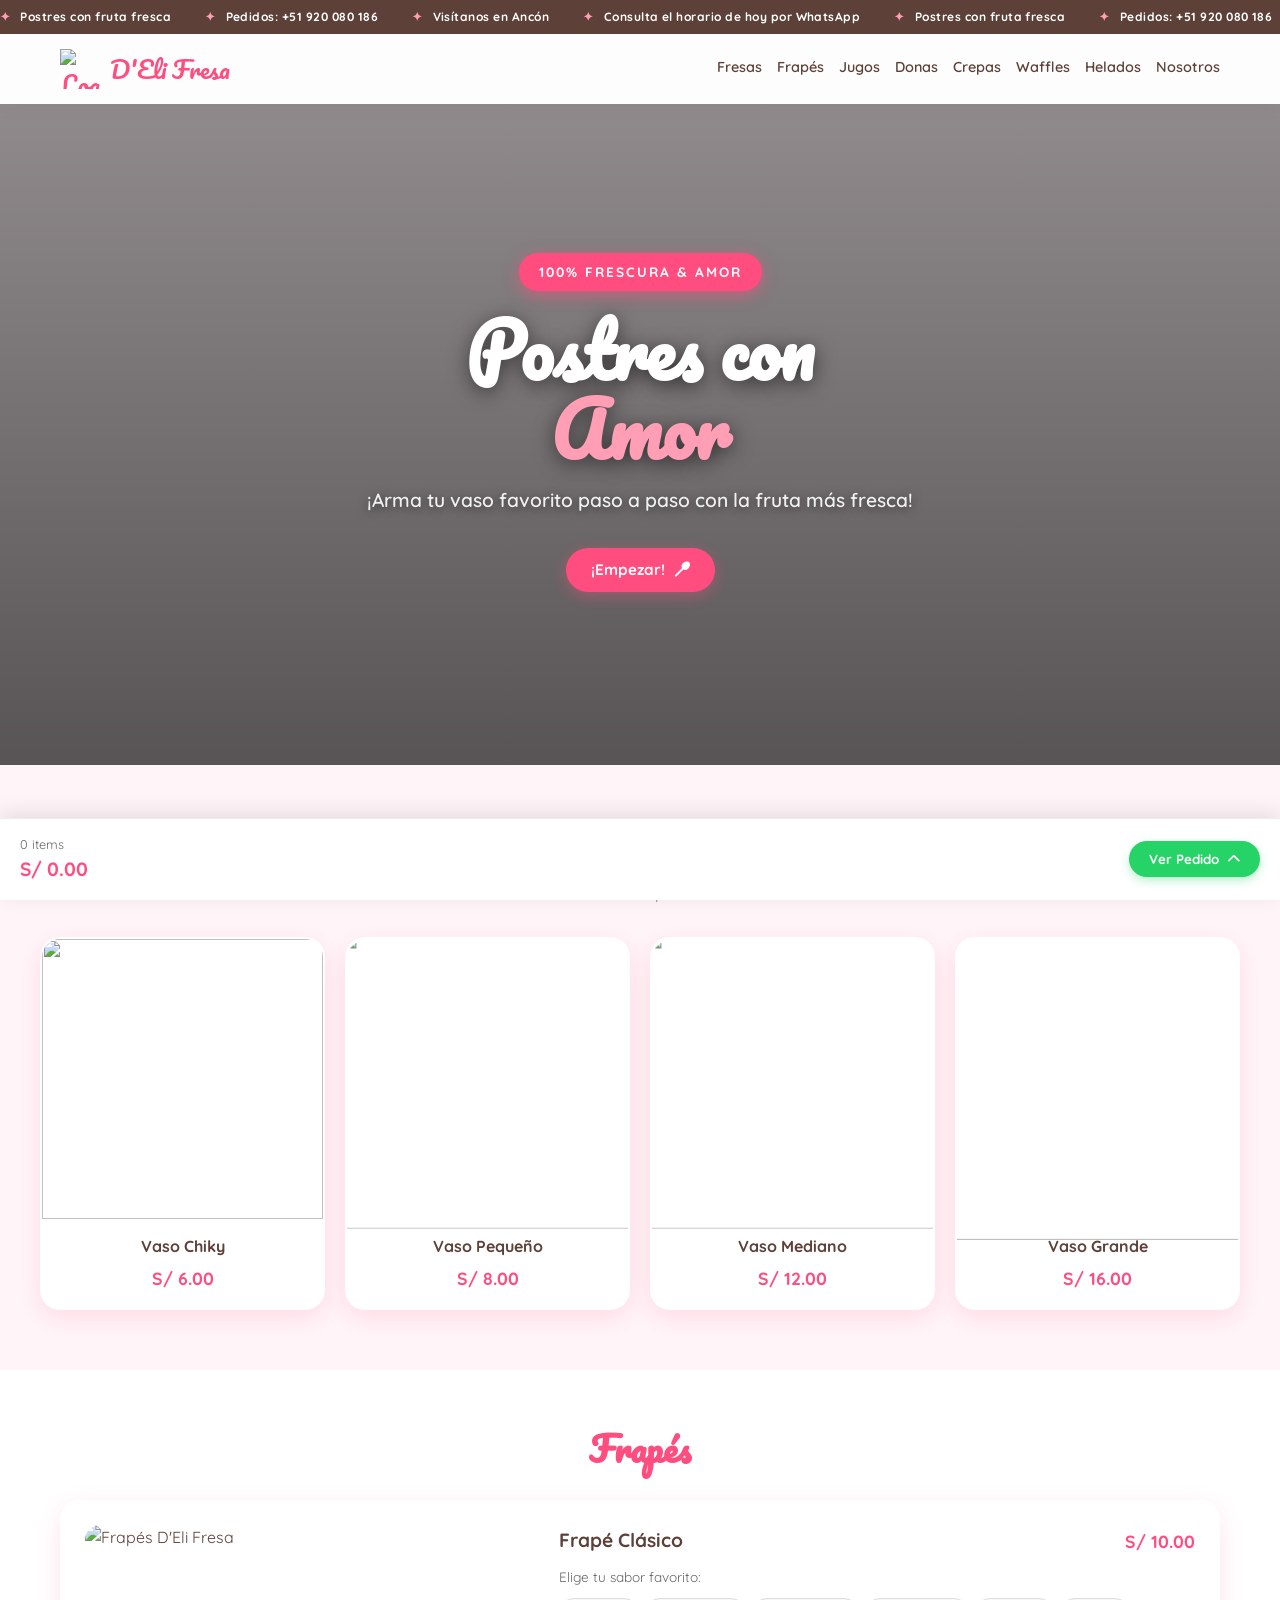
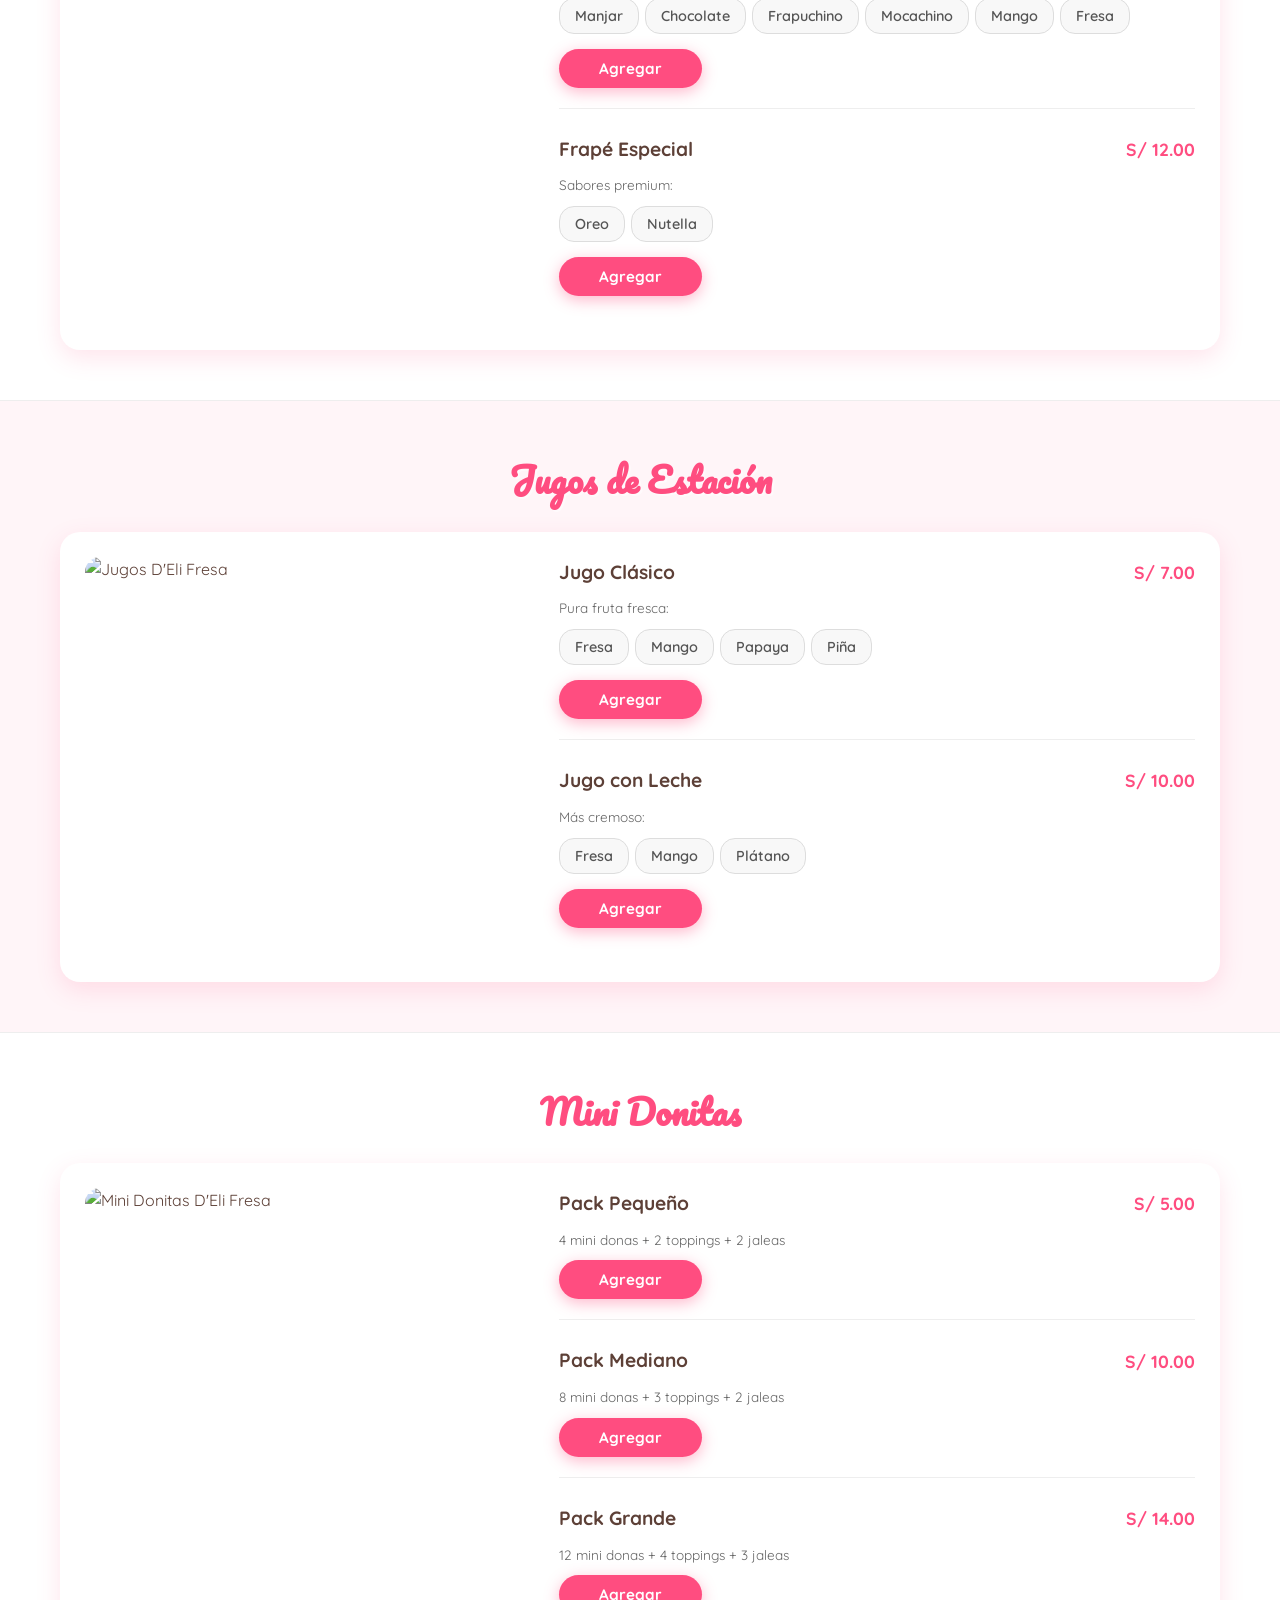
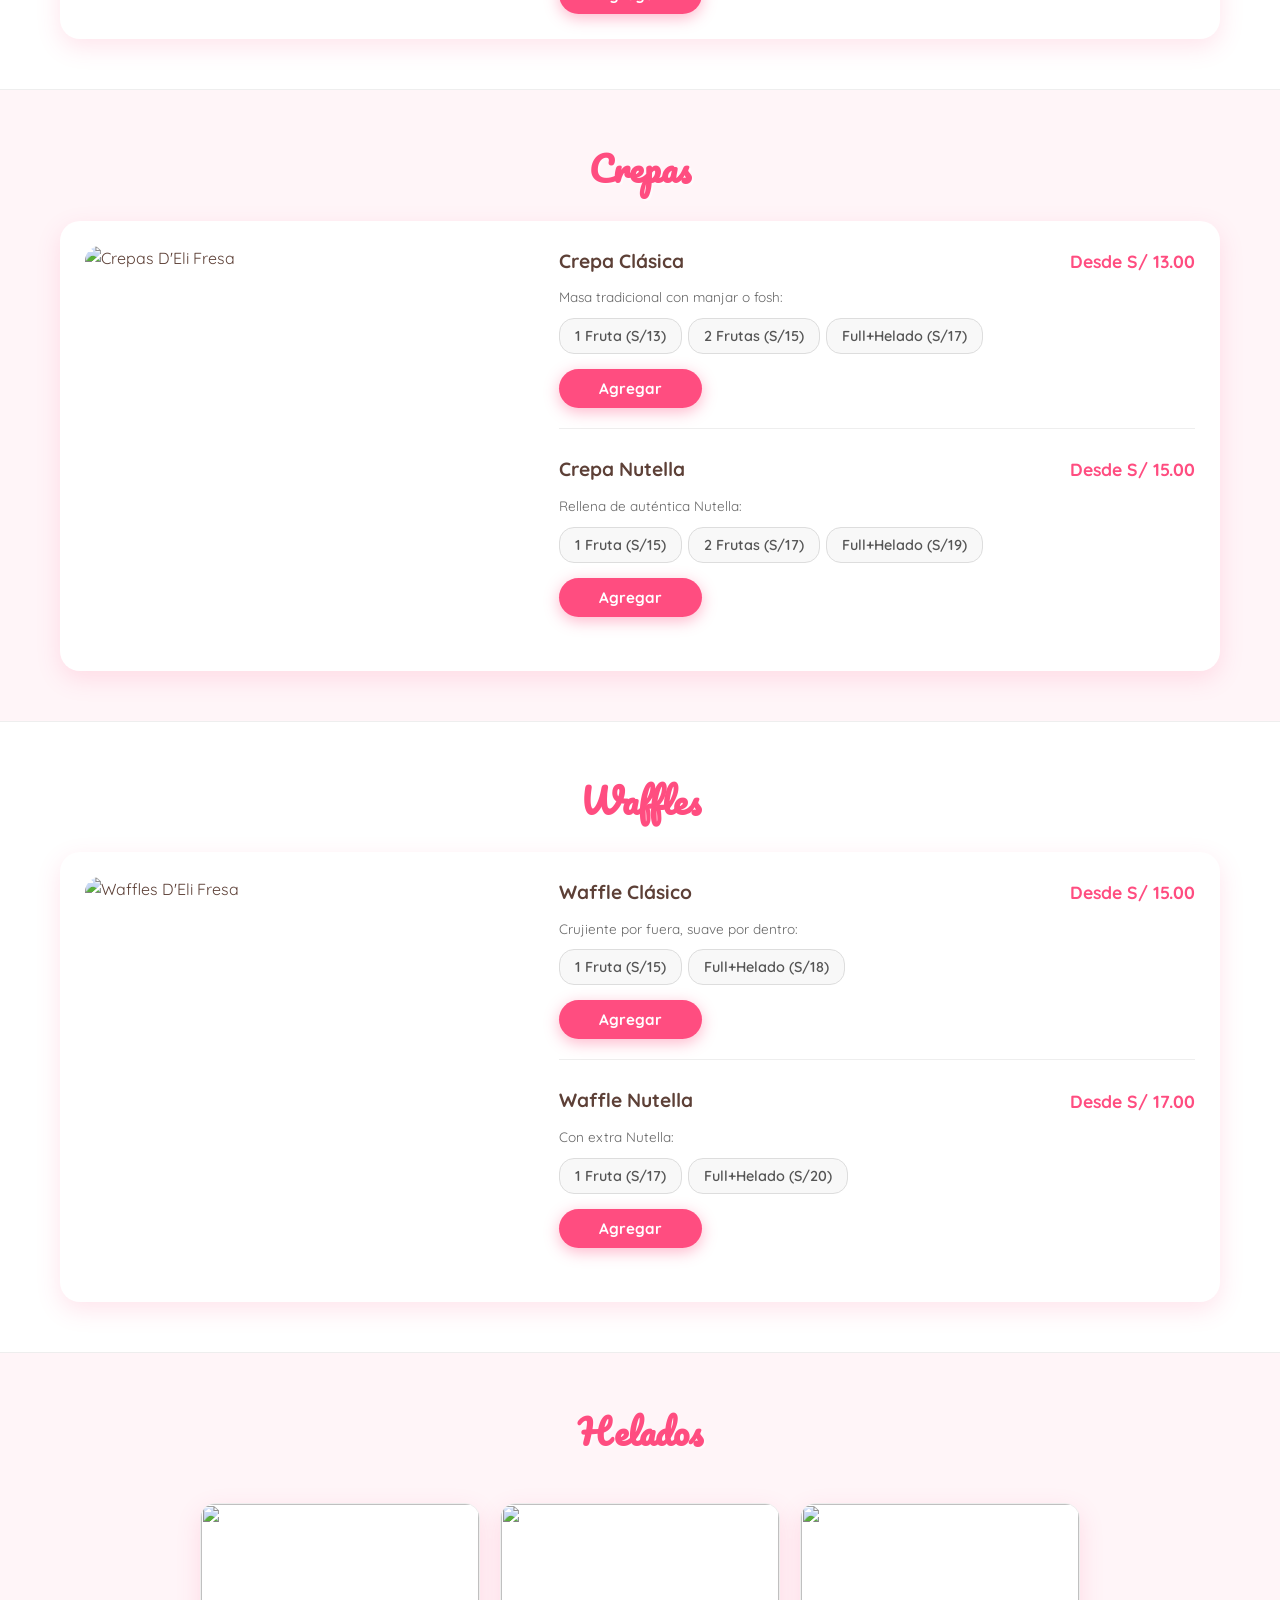
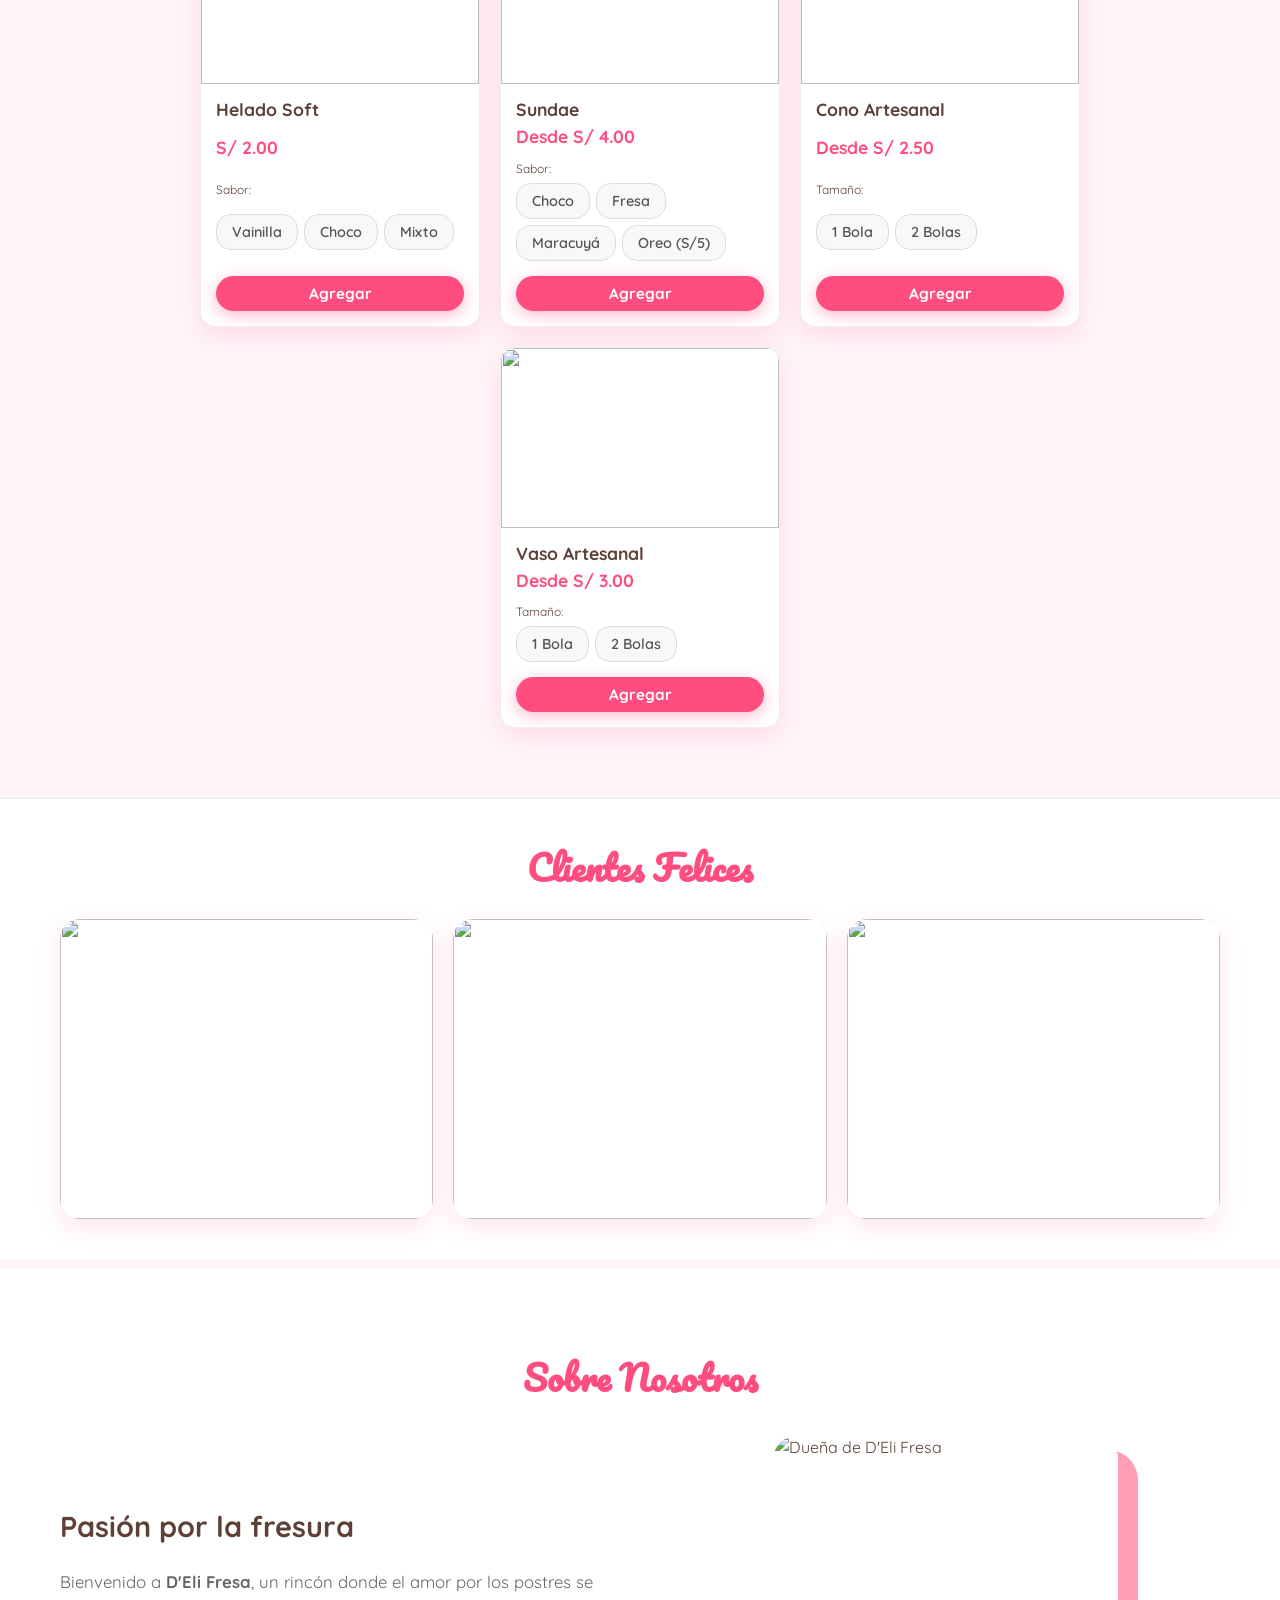
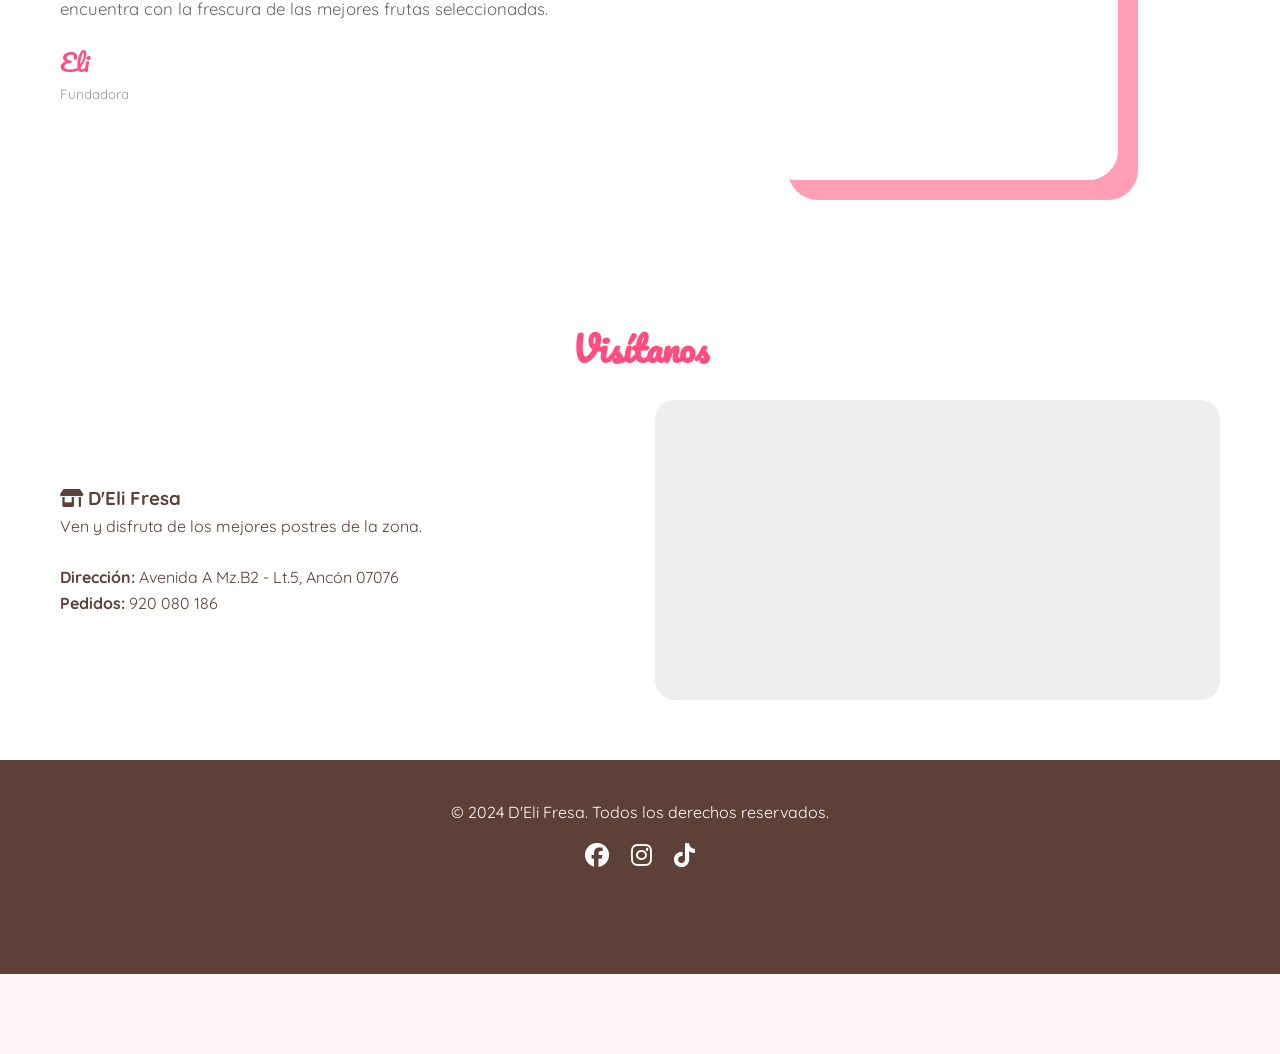
==== commit d42b5361: "perf: preserve D'Eli Fresa while optimizing all images" ====
--- a/index.html
+++ b/index.html
@@ -6,6 +6,16 @@
     
     <meta name="description" content="D'Eli Fresa: Postres personalizados, Crepés, Helados y Pancakes. ¡Arma tu vaso a tu gusto!">
     <meta name="theme-color" content="#ff4d80">
+    <link rel="canonical" href="https://delifresas.site/">
+    <meta property="og:type" content="website">
+    <meta property="og:locale" content="es_PE">
+    <meta property="og:site_name" content="D'Eli Fresa">
+    <meta property="og:title" content="D'Eli Fresa | Postres con Amor">
+    <meta property="og:description" content="Postres personalizados, frappés, helados, crepas y waffles en Ancón. Arma tu pedido y continúa por WhatsApp.">
+    <meta property="og:url" content="https://delifresas.site/">
+    <meta property="og:image" content="https://www.vci-agencia.online/tenants/deli-fresas/hero.webp">
+    <meta name="twitter:card" content="summary_large_image">
+    <link rel="preload" as="image" href="/tenants/deli-fresas/hero.webp" fetchpriority="high">
     
     <title>D'Eli Fresa | Postres con Amor</title>
     
@@ -14,7 +24,7 @@
     <link href="https://fonts.googleapis.com/css2?family=Pacifico&family=Quicksand:wght@400;600;700&display=swap" rel="stylesheet">
     <link rel="stylesheet" href="https://cdnjs.cloudflare.com/ajax/libs/font-awesome/6.4.0/css/all.min.css">
     
-    <link rel="icon" href="https://wsrv.nl/?url=https://drive.google.com/uc?id=18WCH3kGofMDPsSGD7BDPIUvc0xyaeyVs">
+    <link rel="icon" href="/tenants/deli-fresas/logo.webp">
     
     <style>
         /* --- 1. VARIABLES E IDENTIDAD --- */
@@ -101,6 +111,15 @@
         }
         @media(max-width: 400px) { .section-title { font-size: 1.8rem; white-space: normal; } }
 
+        /* --- ANUNCIO SUPERIOR --- */
+        .announcement-bar { height: 34px; overflow: hidden; background: var(--text-main); color: white; display: flex; align-items: center; }
+        .announcement-track { display: flex; width: max-content; min-width: 200%; animation: announcement-scroll 22s linear infinite; }
+        .announcement-group { display: flex; flex: none; align-items: center; gap: 34px; padding-right: 34px; white-space: nowrap; font-size: .75rem; font-weight: 700; letter-spacing: .04em; }
+        .announcement-group span::before { content: '✦'; margin-right: 10px; color: var(--secondary-color); }
+        @keyframes announcement-scroll { to { transform: translateX(-50%); } }
+        @media (prefers-reduced-motion: reduce) { .announcement-track { animation: none; } }
+        html { scroll-padding-top: 112px; }
+
         /* --- 3. HEADER --- */
         header {
             background: rgba(255, 255, 255, 0.98);
@@ -143,7 +162,7 @@
         /* --- 4. HERO SECTION --- */
         #hero {
             min-height: 85vh; 
-            background: linear-gradient(to bottom, rgba(0,0,0,0.4), rgba(0,0,0,0.7)), url('https://wsrv.nl/?url=https://drive.google.com/uc?id=1KI3kCreXK6o-_ad26ySig4XUt1vVlAHS');
+            background: linear-gradient(to bottom, rgba(0,0,0,0.4), rgba(0,0,0,0.7)), url('/tenants/deli-fresas/hero.webp');
             background-size: cover;
             background-position: center;
             display: flex;
@@ -479,7 +498,7 @@
         }
 
         @media(max-width: 768px) {
-            .nav-links { display: none; position: absolute; top: 70px; left: 0; width: 100%; background: white; flex-direction: column; padding: 20px; box-shadow: 0 10px 10px rgba(0,0,0,0.05); }
+            .nav-links { display: none; position: absolute; top: 104px; left: 0; width: 100%; background: white; flex-direction: column; padding: 20px; box-shadow: 0 10px 10px rgba(0,0,0,0.05); }
             .nav-links.active { display: flex; }
             .hamburger { display: block; }
             .info-grid { grid-template-columns: 1fr; }
@@ -490,9 +509,15 @@
 <body>
 
     <header>
+        <div class="announcement-bar" aria-label="Información del negocio">
+            <div class="announcement-track">
+                <div class="announcement-group"><span>Postres con fruta fresca</span><span>Pedidos: +51 920 080 186</span><span>Visítanos en Ancón</span><span>Consulta el horario de hoy por WhatsApp</span></div>
+                <div class="announcement-group" aria-hidden="true"><span>Postres con fruta fresca</span><span>Pedidos: +51 920 080 186</span><span>Visítanos en Ancón</span><span>Consulta el horario de hoy por WhatsApp</span></div>
+            </div>
+        </div>
         <div class="container navbar">
             <a href="#" class="logo">
-                <img src="https://wsrv.nl/?url=https://drive.google.com/uc?id=18WCH3kGofMDPsSGD7BDPIUvc0xyaeyVs" alt="Logo">
+                <img decoding="async" src="/tenants/deli-fresas/logo.webp" alt="Logo">
                 D'Eli Fresa
             </a>
             
@@ -589,7 +614,7 @@
             <h2 class="section-title">Frapés</h2>
             <div class="single-product-layout">
                 <div class="main-product-img">
-                    <img src="https://wsrv.nl/?url=https://drive.google.com/uc?id=1veN_4lAMlpz6Hl-MRWoQRcLcqlRV3V3c" alt="Frapés D'Eli Fresa">
+                    <img loading="lazy" decoding="async" src="/tenants/deli-fresas/menu/frapes.webp" alt="Frapés D'Eli Fresa">
                 </div>
                 <div class="product-options-container">
                     <div class="variant-block" id="block-frappe-clasico">
@@ -630,7 +655,7 @@
             <h2 class="section-title">Jugos de Estación</h2>
             <div class="single-product-layout">
                 <div class="main-product-img">
-                    <img src="https://wsrv.nl/?url=https://drive.google.com/uc?id=1xpr5_COhfSx6Kw8uHCi4CBcQkGZXGTYo" alt="Jugos D'Eli Fresa">
+                    <img loading="lazy" decoding="async" src="/tenants/deli-fresas/menu/jugos.webp" alt="Jugos D'Eli Fresa">
                 </div>
                 <div class="product-options-container">
                     <div class="variant-block" id="block-jugo-clasico">
@@ -670,7 +695,7 @@
             <h2 class="section-title">Mini Donitas</h2>
             <div class="single-product-layout">
                 <div class="main-product-img">
-                    <img src="https://wsrv.nl/?url=https://drive.google.com/uc?id=11U-vuvgn62L7c-jNHqbLeCL4SqLokZIr" alt="Mini Donitas D'Eli Fresa">
+                    <img loading="lazy" decoding="async" src="/tenants/deli-fresas/menu/mini-donitas.webp" alt="Mini Donitas D'Eli Fresa">
                 </div>
                 <div class="product-options-container">
                     <div class="variant-block">
@@ -707,7 +732,7 @@
             <h2 class="section-title">Crepas</h2>
             <div class="single-product-layout">
                 <div class="main-product-img">
-                    <img src="https://wsrv.nl/?url=https://drive.google.com/uc?id=1_UZUBI62RPWdEb2tnh6ZATiODc0tm1_x" alt="Crepas D'Eli Fresa">
+                    <img loading="lazy" decoding="async" src="/tenants/deli-fresas/menu/crepas.webp" alt="Crepas D'Eli Fresa">
                 </div>
                 <div class="product-options-container">
                     <div class="variant-block" id="block-crepa-clasica">
@@ -746,7 +771,7 @@
             <h2 class="section-title">Waffles</h2>
             <div class="single-product-layout">
                 <div class="main-product-img">
-                    <img src="https://wsrv.nl/?url=https://drive.google.com/uc?id=1VYsGVzMQYehfMGQX44nkUmnJyg3h6UQ1" alt="Waffles D'Eli Fresa">
+                    <img loading="lazy" decoding="async" src="/tenants/deli-fresas/menu/waffles.webp" alt="Waffles D'Eli Fresa">
                 </div>
                 <div class="product-options-container">
                     <div class="variant-block" id="block-waffle-clasico">
@@ -783,7 +808,7 @@
             <h2 class="section-title">Helados</h2>
             <div class="static-grid-cards">
                 <div class="static-card" id="card-helado-soft">
-                    <img src="https://wsrv.nl/?url=https://drive.google.com/uc?id=14DBzpf0KUK3X4_X1UHjVyyVmFxLHvRXc" class="static-img">
+                    <img loading="lazy" decoding="async" src="/tenants/deli-fresas/menu/helado-soft.webp" class="static-img">
                     <div class="static-info">
                         <h3>Helado Soft</h3>
                         <span class="static-price-tag">S/ 2.00</span>
@@ -797,7 +822,7 @@
                     </div>
                 </div>
                 <div class="static-card" id="card-sundae">
-                    <img src="https://wsrv.nl/?url=https://drive.google.com/uc?id=1cz4kLGpYJBqNbBqsMxPAdmifHyvWOb8t" class="static-img">
+                    <img loading="lazy" decoding="async" src="/tenants/deli-fresas/menu/sundae.webp" class="static-img">
                     <div class="static-info">
                         <h3>Sundae</h3>
                         <span class="static-price-tag" id="price-card-sundae">Desde S/ 4.00</span>
@@ -812,7 +837,7 @@
                     </div>
                 </div>
                 <div class="static-card" id="card-artesanal-cono">
-                    <img src="https://wsrv.nl/?url=https://drive.google.com/uc?id=1z_merkXgnHPlzsKLUQj3FLgAWvbQXyk0" class="static-img">
+                    <img loading="lazy" decoding="async" src="/tenants/deli-fresas/menu/helado-artesanal.webp" class="static-img">
                     <div class="static-info">
                         <h3>Cono Artesanal</h3>
                         <span class="static-price-tag" id="price-card-artesanal-cono">Desde S/ 2.50</span>
@@ -825,7 +850,7 @@
                     </div>
                 </div>
                 <div class="static-card" id="card-artesanal-vaso">
-                    <img src="https://wsrv.nl/?url=https://drive.google.com/uc?id=1z_merkXgnHPlzsKLUQj3FLgAWvbQXyk0" class="static-img">
+                    <img loading="lazy" decoding="async" src="/tenants/deli-fresas/menu/helado-artesanal.webp" class="static-img">
                     <div class="static-info">
                         <h3>Vaso Artesanal</h3>
                         <span class="static-price-tag" id="price-card-artesanal-vaso">Desde S/ 3.00</span>
@@ -845,9 +870,9 @@
         <div class="container">
             <h2 class="section-title">Clientes Felices</h2>
             <div class="clients-grid" id="clientsCarousel">
-                <img src="https://wsrv.nl/?url=https://drive.google.com/uc?id=1z1cTaA6jCb82EkVuzBm92dvQprNvnHGg" class="client-img">
-                <img src="https://wsrv.nl/?url=https://drive.google.com/uc?id=1Y5wHyLWT6Lh7nPPIIzVOX2Zy_jzfN3gu" class="client-img">
-                <img src="https://wsrv.nl/?url=https://drive.google.com/uc?id=1Owb2nlY80WOsQ_47xUSXdSUhLQt21p9n" class="client-img">
+                <img loading="lazy" decoding="async" src="/tenants/deli-fresas/gallery/cliente-01.webp" class="client-img">
+                <img loading="lazy" decoding="async" src="/tenants/deli-fresas/gallery/cliente-02.webp" class="client-img">
+                <img loading="lazy" decoding="async" src="/tenants/deli-fresas/gallery/cliente-03.webp" class="client-img">
             </div>
         </div>
     </section>
@@ -866,7 +891,7 @@
                     </div>
                 </div>
                 <div class="about-image">
-                    <img src="https://wsrv.nl/?url=https://drive.google.com/uc?id=1nmh3mIizSnlyjGyf6Eo_yPOmbrqYMktR" alt="Dueña de D'Eli Fresa">
+                    <img loading="lazy" decoding="async" src="/tenants/deli-fresas/local.webp" alt="Dueña de D'Eli Fresa">
                 </div>
             </div>
         </div>
@@ -958,53 +983,53 @@
     <script>
         /* --- DATA --- */
         const cups = [
-            { id: 1, name: "Vaso Chiky", price: 6.00, img: "https://wsrv.nl/?url=https://drive.google.com/uc?id=1o7jPt6IdCpRsUhNPXkEWctPCpxUAUdDr", limits: { cream: 2, fruit: 1, jelly: 1, topping: 2 } },
-            { id: 2, name: "Vaso Pequeño", price: 8.00, img: "https://wsrv.nl/?url=https://drive.google.com/uc?id=1wyjq_f6h2hMG769ltZQztQYEk5M_Y3JY", limits: { cream: 2, fruit: 1, jelly: 2, topping: 2 } }, 
-            { id: 3, name: "Vaso Mediano", price: 12.00, img: "https://wsrv.nl/?url=https://drive.google.com/uc?id=10mze7EcPNd3S_EUhT7qEbiPj_IBOec_T", limits: { cream: 3, fruit: 2, jelly: 3, topping: 3 } },
-            { id: 4, name: "Vaso Grande", price: 16.00, img: "https://wsrv.nl/?url=https://drive.google.com/uc?id=1LwLJJv_mG-JPVg6ZcA3q8bEwoMDb-tCJ", limits: { cream: 3, fruit: 2, jelly: 3, topping: 4 } }
+            { id: 1, name: "Vaso Chiky", price: 6.00, img: "/tenants/deli-fresas/builder/vaso-chiky.webp", limits: { cream: 2, fruit: 1, jelly: 1, topping: 2 } },
+            { id: 2, name: "Vaso Pequeño", price: 8.00, img: "/tenants/deli-fresas/builder/vaso-pequeno.webp", limits: { cream: 2, fruit: 1, jelly: 2, topping: 2 } }, 
+            { id: 3, name: "Vaso Mediano", price: 12.00, img: "/tenants/deli-fresas/builder/vaso-mediano.webp", limits: { cream: 3, fruit: 2, jelly: 3, topping: 3 } },
+            { id: 4, name: "Vaso Grande", price: 16.00, img: "/tenants/deli-fresas/builder/vaso-grande.webp", limits: { cream: 3, fruit: 2, jelly: 3, topping: 4 } }
         ];
 
         const liquids = [
-            { name: "Fosh (Fudge)", img: "https://wsrv.nl/?url=https://drive.google.com/uc?id=1NwOIMfAXazsTyQobSNnBi9h6fhSWX6ov" },
-            { name: "Manjar Blanco", img: "https://wsrv.nl/?url=https://drive.google.com/uc?id=1Sc4CU1IhL4hu1MdTMVCHcDSOUuRGzI1M" },
-            { name: "Leche Condensada", img: "https://wsrv.nl/?url=https://drive.google.com/uc?id=1nA32j3yLY4FABNe5TGqXvePIj8SRUD0v" },
-            { name: "Jalea de Fresa", img: "https://wsrv.nl/?url=https://drive.google.com/uc?id=1mpJuSgqYIUO2ygJRaXqfQjqfeN09l8Xp" }
+            { name: "Fosh (Fudge)", img: "/tenants/deli-fresas/options/jalea-fudge.webp" },
+            { name: "Manjar Blanco", img: "/tenants/deli-fresas/options/jalea-manjar.webp" },
+            { name: "Leche Condensada", img: "/tenants/deli-fresas/options/jalea-leche-condensada.webp" },
+            { name: "Jalea de Fresa", img: "/tenants/deli-fresas/options/jalea-fresa.webp" }
         ];
 
         const creams = [
-            { name: "Choco-Oreo", img: "https://wsrv.nl/?url=https://drive.google.com/uc?id=1j1TwBuExEft2-XRDNf0nU3Et_wmqUTRo" },
-            { name: "Maracumango", img: "https://wsrv.nl/?url=https://drive.google.com/uc?id=1K5K7NB_3YHagGdhJM7xIiyivCxoLBE8a" },
-            { name: "Clásica (Vainilla)", img: "https://wsrv.nl/?url=https://drive.google.com/uc?id=1UXW22lg2h3NAcKdUlrlQtOSDSZUp2tAO" },
-            { name: "Morochas (Mar)", img: "https://wsrv.nl/?url=https://drive.google.com/uc?id=1tfXuiBo9JFpBvLZTStU_mB2GPMFRGaf3" },
-            { name: "Chocochips (Jue)", img: "https://wsrv.nl/?url=https://drive.google.com/uc?id=1rUg_5yrKVoFeTG01OHp1iBCaS7teay6S" },
-            { name: "Chocolúcuma (Finde)", img: "https://wsrv.nl/?url=https://drive.google.com/uc?id=1ScAlUvQCqDu9LV0Cyba1oUi3OCoTG6mA" },
-            { name: "Moka (Finde)", img: "https://wsrv.nl/?url=https://drive.google.com/uc?id=1apuAPkpDY7PjV77J1dCtBSmwrnWUSe0x" },
-            { name: "Chocomenta (Finde)", img: "https://wsrv.nl/?url=https://drive.google.com/uc?id=19R0io00R7AgXXiLQu0-ISjW8JqOZB5Y_" }
+            { name: "Choco-Oreo", img: "/tenants/deli-fresas/options/crema-choco-oreo.webp" },
+            { name: "Maracumango", img: "/tenants/deli-fresas/options/crema-maracumango.webp" },
+            { name: "Clásica (Vainilla)", img: "/tenants/deli-fresas/options/crema-clasica.webp" },
+            { name: "Morochas (Mar)", img: "/tenants/deli-fresas/options/crema-morochas.webp" },
+            { name: "Chocochips (Jue)", img: "/tenants/deli-fresas/options/crema-chocochips.webp" },
+            { name: "Chocolúcuma (Finde)", img: "/tenants/deli-fresas/options/crema-chocolucuma.webp" },
+            { name: "Moka (Finde)", img: "/tenants/deli-fresas/options/crema-moka.webp" },
+            { name: "Chocomenta (Finde)", img: "/tenants/deli-fresas/options/crema-chocomenta.webp" }
         ];
 
         const fruits = [
-            { name: "Fresas", img: "https://wsrv.nl/?url=https://drive.google.com/uc?id=150P_DhNzrIGBkC1kDAe3wSyuJ01ltRHK" },
-            { name: "Plátano", img: "https://wsrv.nl/?url=https://drive.google.com/uc?id=1_bkSfrOWzFP4J7AbrQuBddsSD7ZI9tba" }
+            { name: "Fresas", img: "/tenants/deli-fresas/options/fruta-fresa.webp" },
+            { name: "Plátano", img: "/tenants/deli-fresas/options/fruta-platano.webp" }
         ];
 
         const toppings = [
-            { name: "Gomita Delfín", img: "https://wsrv.nl/?url=https://drive.google.com/uc?id=1aiOIaqUSGV0h948FQKg6i4Nto_BURcDI" },
-            { name: "Gomita Gusano", img: "https://wsrv.nl/?url=https://drive.google.com/uc?id=1qzS5luywtkB47MzNXNbcmah2mL6sYlyz" },
-            { name: "Gomita Osito", img: "https://wsrv.nl/?url=https://drive.google.com/uc?id=1MpWKBKUysDh9_RNduHOjd_MFn5064wXb" },
-            { name: "Gomita Sandía", img: "https://wsrv.nl/?url=https://drive.google.com/uc?id=15cyX86_YreTJ1K5AEkVgA0I5ZYeidJ-z" },
-            { name: "Chispas Blancas", img: "https://wsrv.nl/?url=https://drive.google.com/uc?id=1OKt3UHTqO0qLRbA346HZMtfLvtXGSYlW" },
-            { name: "Chispas Negras", img: "https://wsrv.nl/?url=https://drive.google.com/uc?id=1jfsAIx039AJUm6xW2pXrNAjP1MEaZ0h9" },
-            { name: "Choco Maní", img: "https://wsrv.nl/?url=https://drive.google.com/uc?id=1jeiBAljyGvsaLArfTpyRpqOhtY1ws6Ru" },
-            { name: "Chin Chin", img: "https://wsrv.nl/?url=https://drive.google.com/uc?id=134XqSuXek-fKGwQeDOnmrXpS4uohrlpA" },
-            { name: "Granola", img: "https://wsrv.nl/?url=https://drive.google.com/uc?id=11VcngLVKGBi3DSK8paD95i5O-fDkwNZf" },
-            { name: "Mini Pícaras", img: "https://wsrv.nl/?url=https://drive.google.com/uc?id=1dX1vZ3kzgu0P9IxJF_cAV7rVkYmZL_AB" },
-            { name: "Mini Morochas", img: "https://wsrv.nl/?url=https://drive.google.com/uc?id=1sha0EzQ509VU-hmZzSXP6F1M8QXiVcO_" },
-            { name: "Oreo Trozos", img: "https://wsrv.nl/?url=https://drive.google.com/uc?id=1kfGL_yDGPgLGeCpihAQc8Xa-pm6xvEWe" },
-            { name: "Choco Yogurt", img: "https://wsrv.nl/?url=https://drive.google.com/uc?id=1DmL7b51NA5kWxR_1gWQ6V-dVJXRhedeD" },
-            { name: "Marshmellows", img: "https://wsrv.nl/?url=https://drive.google.com/uc?id=1gZ85nm6Fb_xjpKIfeDn3IXUimXya4vwg" },
-            { name: "Doña Pepa", img: "https://wsrv.nl/?url=https://drive.google.com/uc?id=1oYunXvCqvgQ-3N6l25h975i3dY63WteB" },
-            { name: "Maní", img: "https://wsrv.nl/?url=https://drive.google.com/uc?id=1cjRjcpXBZR5LdTo4BwLtRg-F1YF12KQ9" },
-            { name: "Barquillo", img: "https://wsrv.nl/?url=https://drive.google.com/uc?id=1EP0cRvuenWVb-uW2AGVMkf3xJ3QF1zH3" }
+            { name: "Gomita Delfín", img: "/tenants/deli-fresas/options/topping-gomita-delfin.webp" },
+            { name: "Gomita Gusano", img: "/tenants/deli-fresas/options/topping-gomita-gusano.webp" },
+            { name: "Gomita Osito", img: "/tenants/deli-fresas/options/topping-gomita-osito.webp" },
+            { name: "Gomita Sandía", img: "/tenants/deli-fresas/options/topping-gomita-sandia.webp" },
+            { name: "Chispas Blancas", img: "/tenants/deli-fresas/options/topping-chispas-blancas.webp" },
+            { name: "Chispas Negras", img: "/tenants/deli-fresas/options/topping-chispas-negras.webp" },
+            { name: "Choco Maní", img: "/tenants/deli-fresas/options/topping-choco-mani.webp" },
+            { name: "Chin Chin", img: "/tenants/deli-fresas/options/topping-chin-chin.webp" },
+            { name: "Granola", img: "/tenants/deli-fresas/options/topping-granola.webp" },
+            { name: "Mini Pícaras", img: "/tenants/deli-fresas/options/topping-mini-picaras.webp" },
+            { name: "Mini Morochas", img: "/tenants/deli-fresas/options/topping-mini-morochas.webp" },
+            { name: "Oreo Trozos", img: "/tenants/deli-fresas/options/topping-oreo.webp" },
+            { name: "Choco Yogurt", img: "/tenants/deli-fresas/options/topping-choco-yogurt.webp" },
+            { name: "Marshmellows", img: "/tenants/deli-fresas/options/topping-marshmallows.webp" },
+            { name: "Doña Pepa", img: "/tenants/deli-fresas/options/topping-dona-pepa.webp" },
+            { name: "Maní", img: "/tenants/deli-fresas/options/topping-mani.webp" },
+            { name: "Barquillo", img: "/tenants/deli-fresas/options/topping-barquillo.webp" }
         ];
 
         /* --- STATE --- */
@@ -1014,21 +1039,91 @@
         let staticSelections = {}; 
         let tempConfig = {}; // Para el modal de configuración avanzada
 
+        /* --- CATÁLOGO ADMINISTRADO POR VCI --- */
+        let managedCatalog = [];
+        const normalizeCatalogName = value => value.normalize('NFD').replace(/[\u0300-\u036f]/g, '').trim().toLowerCase();
+
+        function catalogProduct(name) {
+            const target = normalizeCatalogName(name);
+            return managedCatalog.find(item => {
+                const current = normalizeCatalogName(item.name || '');
+                return current === target || target.startsWith(current) || current.startsWith(target);
+            });
+        }
+
+        function priceFor(productName, variantName, fallback) {
+            const product = catalogProduct(productName);
+            if (!product) return Number(fallback);
+            const targetVariant = normalizeCatalogName(variantName || '');
+            const variant = (product.variants || []).find(item => normalizeCatalogName(item.name || '') === targetVariant);
+            return Number(variant?.price ?? product.price ?? fallback);
+        }
+
+        function managedImage(productName) {
+            return catalogProduct(productName)?.images?.[0]?.url || '';
+        }
+
+        async function loadManagedCatalog() {
+            const apiBase = location.hostname.endsWith('vci-agencia.online') ? '' : 'https://www.vci-agencia.online';
+            try {
+                const response = await fetch(apiBase + '/api/public/restaurant-catalog?slug=deli-fresas', { mode: 'cors' });
+                if (!response.ok) return;
+                const payload = await response.json();
+                if (Array.isArray(payload.items)) managedCatalog = payload.items;
+            } catch { /* El catálogo local sigue disponible si la API está temporalmente fuera. */ }
+        }
+
+        function hydrateManagedCatalog() {
+            cups.forEach(cup => {
+                const product = catalogProduct(cup.name);
+                if (product) {
+                    cup.price = Number(product.price);
+                    cup.img = product.images?.[0]?.url || cup.img;
+                }
+            });
+            const sectionProducts = {
+                frapes: 'Frapé Clásico', jugos: 'Jugo Clásico', donas: 'Mini Donitas',
+                crepas: 'Crepa Clásica', waffles: 'Waffle Clásico', helados: 'Helado Soft'
+            };
+            Object.entries(sectionProducts).forEach(([sectionId, productName]) => {
+                const image = managedImage(productName);
+                const node = document.querySelector('#' + sectionId + ' .main-product-img img');
+                if (image && node) node.src = image;
+            });
+            document.querySelectorAll('.variant-block').forEach(block => {
+                const name = block.querySelector('.variant-title')?.textContent?.trim();
+                const product = name ? catalogProduct(name) : null;
+                const price = block.querySelector('.variant-price');
+                if (product && price) price.textContent = (product.variants?.length ? 'Desde ' : '') + 'S/ ' + Number(product.price).toFixed(2);
+            });
+            document.querySelectorAll('.static-card').forEach(card => {
+                const name = card.querySelector('h3')?.textContent?.trim();
+                const product = name ? catalogProduct(name) : null;
+                if (!product) return;
+                const price = card.querySelector('.static-price-tag');
+                const image = card.querySelector('img');
+                if (price) price.textContent = (product.variants?.length ? 'Desde ' : '') + 'S/ ' + Number(product.price).toFixed(2);
+                if (image && product.images?.[0]?.url) image.src = product.images[0].url;
+            });
+        }
+
         /* --- INIT --- */
-        function init() {
+        async function init() {
+            await loadManagedCatalog();
+            hydrateManagedCatalog();
             // Render Cups
             document.getElementById('grid-cups').innerHTML = cups.map(c => `
                 <div class="option-card" onclick="selectCup(${c.id})">
                     ${c.id === 1 
                         /* Vaso Chiky: Tamaño normal */
-                        ? `<img src="${c.img}" class="option-img" style="object-fit: cover;">` 
+                        ? `<img loading="lazy" decoding="async" src="${c.img}" class="option-img" style="object-fit: cover;">` 
                         
                         : (c.id === 4
                             /* Vaso Grande: Aumentado un 10% (scale 1.1) */
-                            ? `<img src="${c.img}" class="option-img" style="object-fit: cover; transform: scale(1.15);">`
+                            ? `<img loading="lazy" decoding="async" src="${c.img}" class="option-img" style="object-fit: cover; transform: scale(1.15);">`
                             
                             /* Vasos Pequeño y Mediano: Aumentados un 5% */
-                            : `<img src="${c.img}" class="option-img" style="object-fit: cover; transform: scale(1.07);">`
+                            : `<img loading="lazy" decoding="async" src="${c.img}" class="option-img" style="object-fit: cover; transform: scale(1.07);">`
                         )
                     }
                     <div class="option-details">
@@ -1051,7 +1146,7 @@
         function renderGrid(elementId, items, category) {
             document.getElementById(elementId).innerHTML = items.map(item => `
                 <div class="option-card" onclick="toggleSelection('${category}', '${item.name}')" data-cat="${category}" data-name="${item.name}">
-                    ${item.img ? `<img src="${item.img}" class="option-img">` : '<div style="height:100px; background:#eee; display:flex; align-items:center; justify-content:center; font-size:0.7rem; color:#999">FOTO</div>'}
+                    ${item.img ? `<img loading="lazy" decoding="async" src="${item.img}" class="option-img">` : '<div style="height:100px; background:#eee; display:flex; align-items:center; justify-content:center; font-size:0.7rem; color:#999">FOTO</div>'}
                     <div class="option-details"><span class="option-name">${item.name}</span></div>
                 </div>
             `).join('');
@@ -1179,6 +1274,7 @@
 
         /* --- COMPLEX CONFIG MODAL (CREPES/WAFFLES/DONUTS) --- */
         function openConfigModal(productName, variantName, price) {
+            price = priceFor(productName, variantName, price);
             tempConfig = {
                 productName: productName,
                 variant: variantName,
@@ -1419,24 +1515,25 @@
         function checkoutWhatsApp() {
             if (cart.length === 0) return;
             const phone = "51920080186";
-            let msg = "Hola Deli Fresa, mi pedido:\n\n";
+            let msg = "Hola, D'Eli Fresa. Quisiera realizar este pedido:\n\n";
             let total = 0;
-            cart.forEach((item, i) => {
+            cart.forEach((item) => {
                 total += item.price;
-                msg += `${i+1}. *${item.name}* (S/ ${item.price})`;
-                
+                let details = '';
                 if(item.details && !item.details.isConfig) {
-                    msg += `\n   - Jaleas: ${item.details.liquids.join(', ')}`;
-                    msg += `\n   - Cremas: ${item.details.creams.join(', ')}`;
-                    msg += `\n   - Frutas: ${item.details.fruits.join(', ')}`;
-                    msg += `\n   - Toppings: ${item.details.toppings.join(', ')}\n\n`;
+                    details = [
+                        `Jaleas: ${item.details.liquids.join(', ') || '-'}`,
+                        `Cremas: ${item.details.creams.join(', ') || '-'}`,
+                        `Frutas: ${item.details.fruits.join(', ') || '-'}`,
+                        `Toppings: ${item.details.toppings.join(', ') || '-'}`
+                    ].join('; ');
                 } else if (item.details && item.details.isConfig) {
-                    msg += `\n   - Detalle: ${item.details.text}\n\n`;
-                } else {
-                    msg += `\n\n`; 
+                    details = item.details.text;
                 }
+                msg += `- 1 × ${item.name} — S/ ${Number(item.price).toFixed(2)}${details ? ' | ' + details : ''}\n`;
             });
-            msg += `*Total: S/ ${total.toFixed(2)}*`;
+            msg += `\nTotal: S/ ${total.toFixed(2)}`;
+            msg += "\n\nEntrega y pago: por coordinar en este chat.";
             window.open(`https://wa.me/${phone}?text=${encodeURIComponent(msg)}`, '_blank');
         }
 
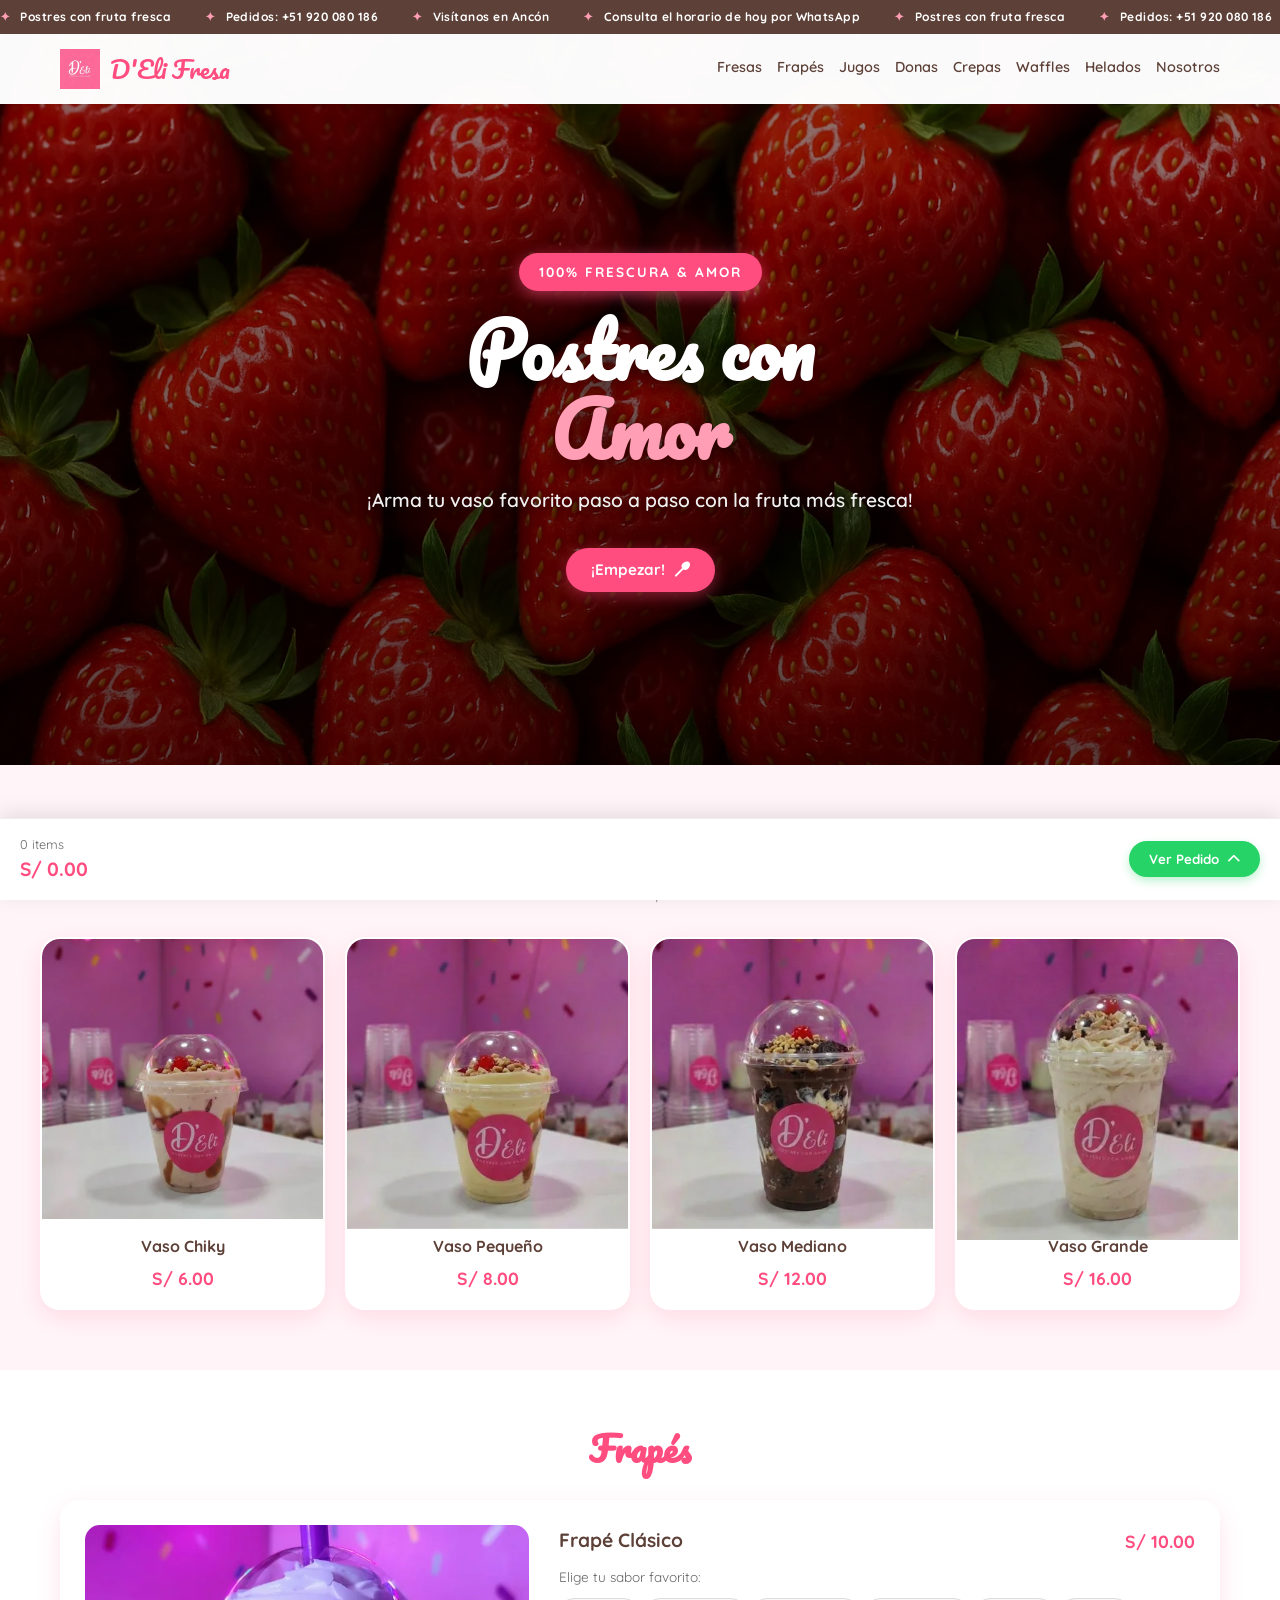
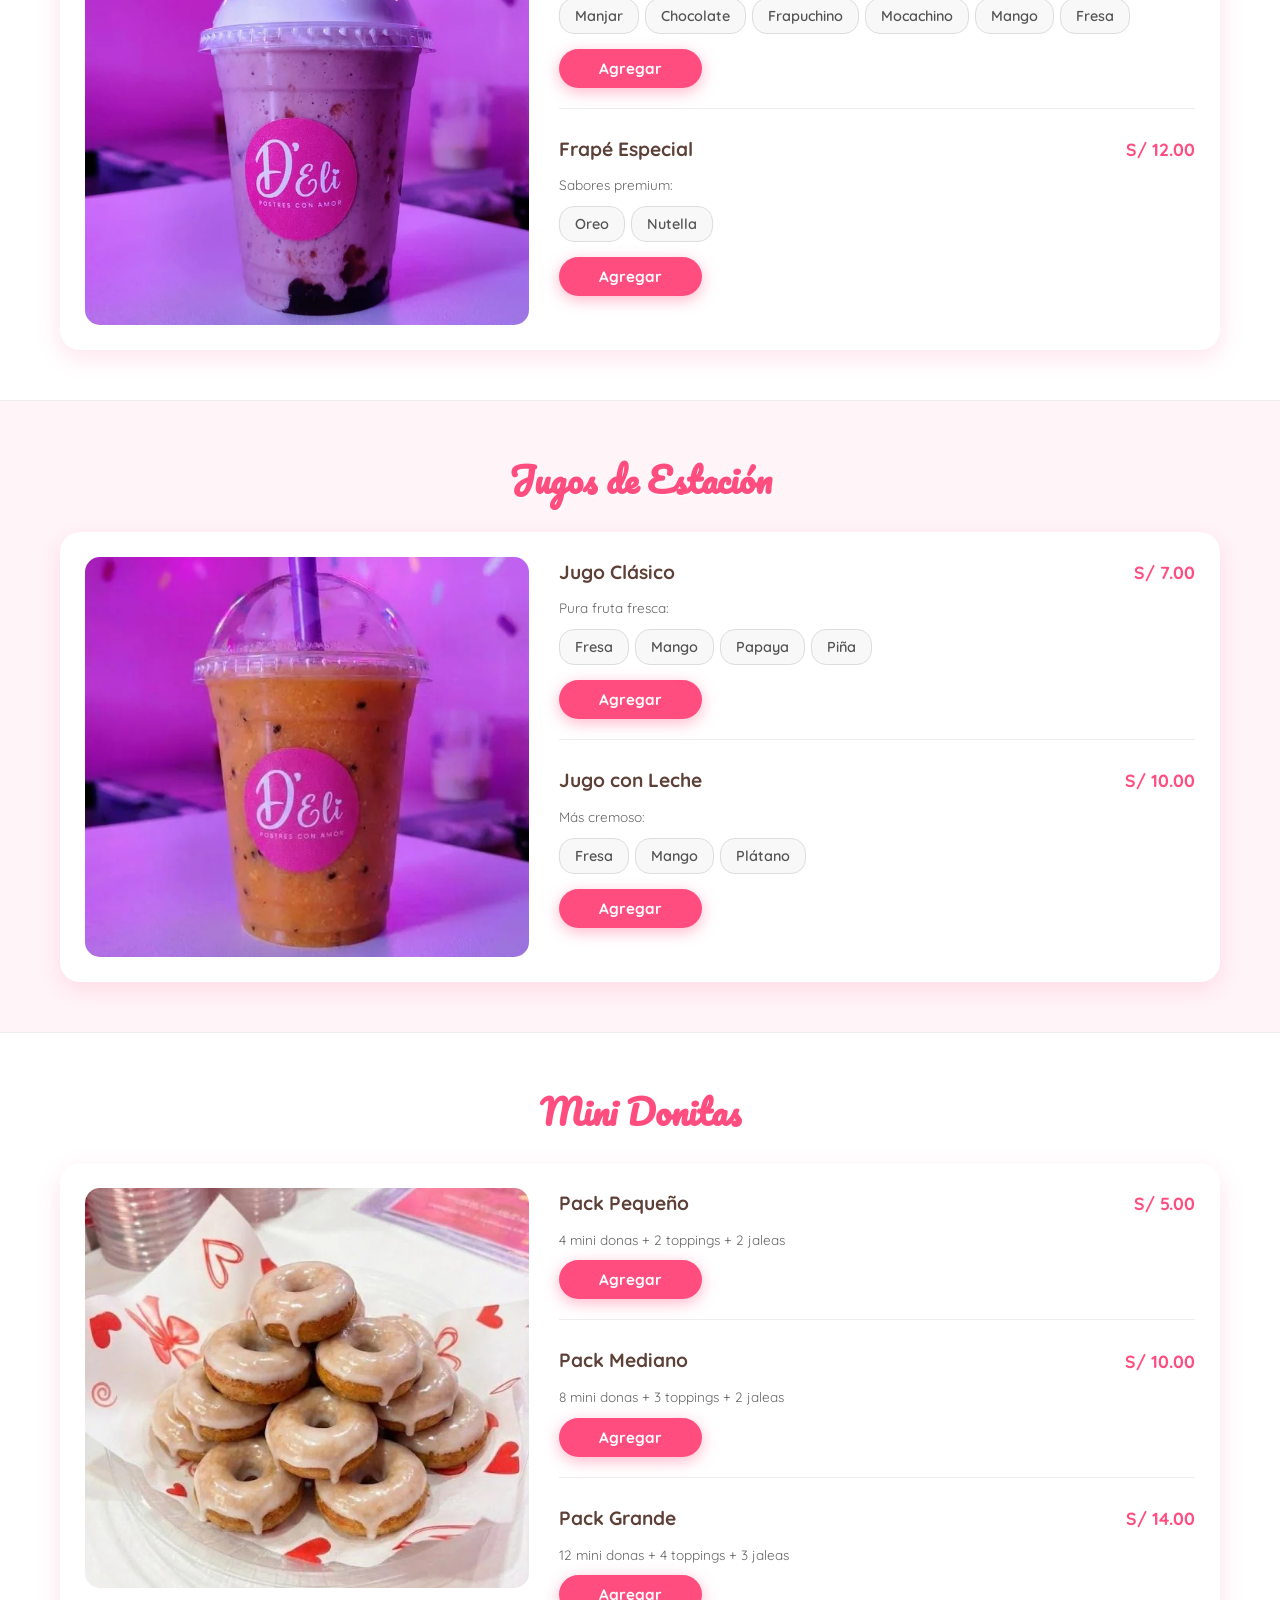
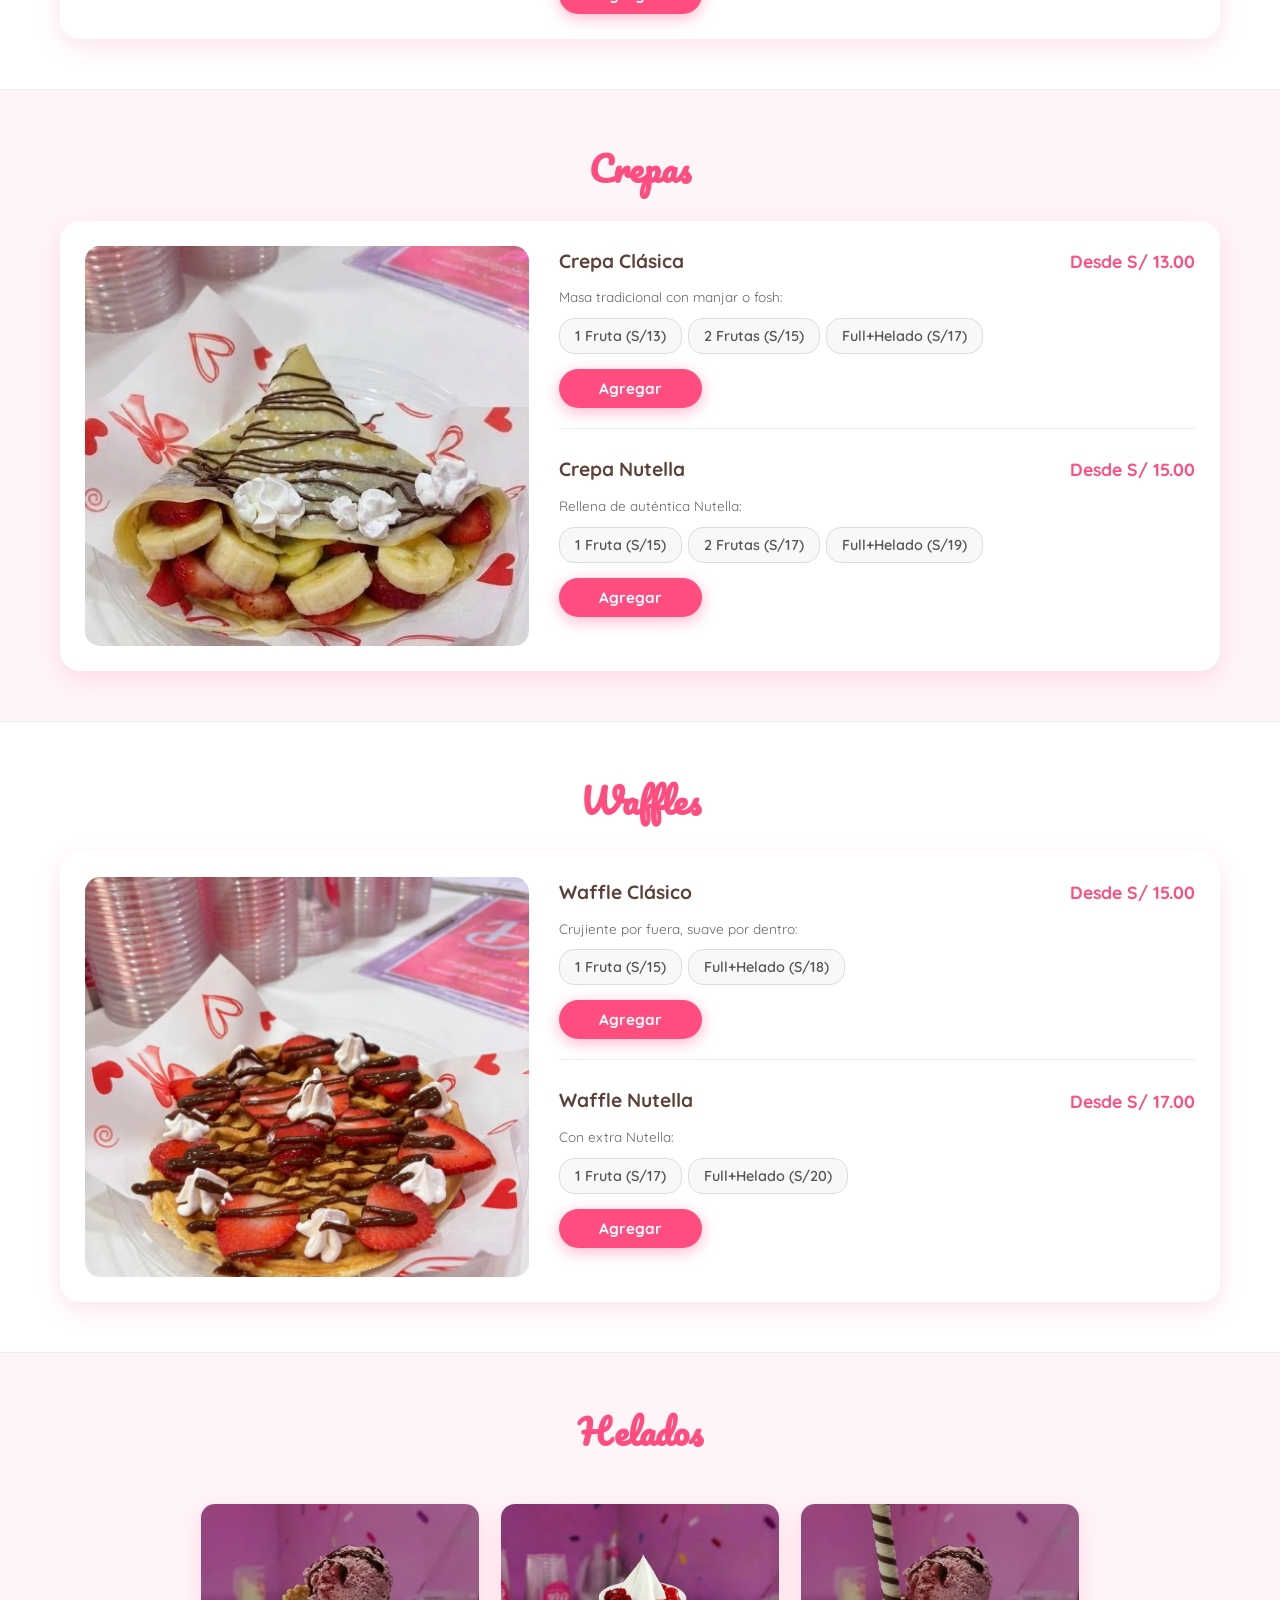
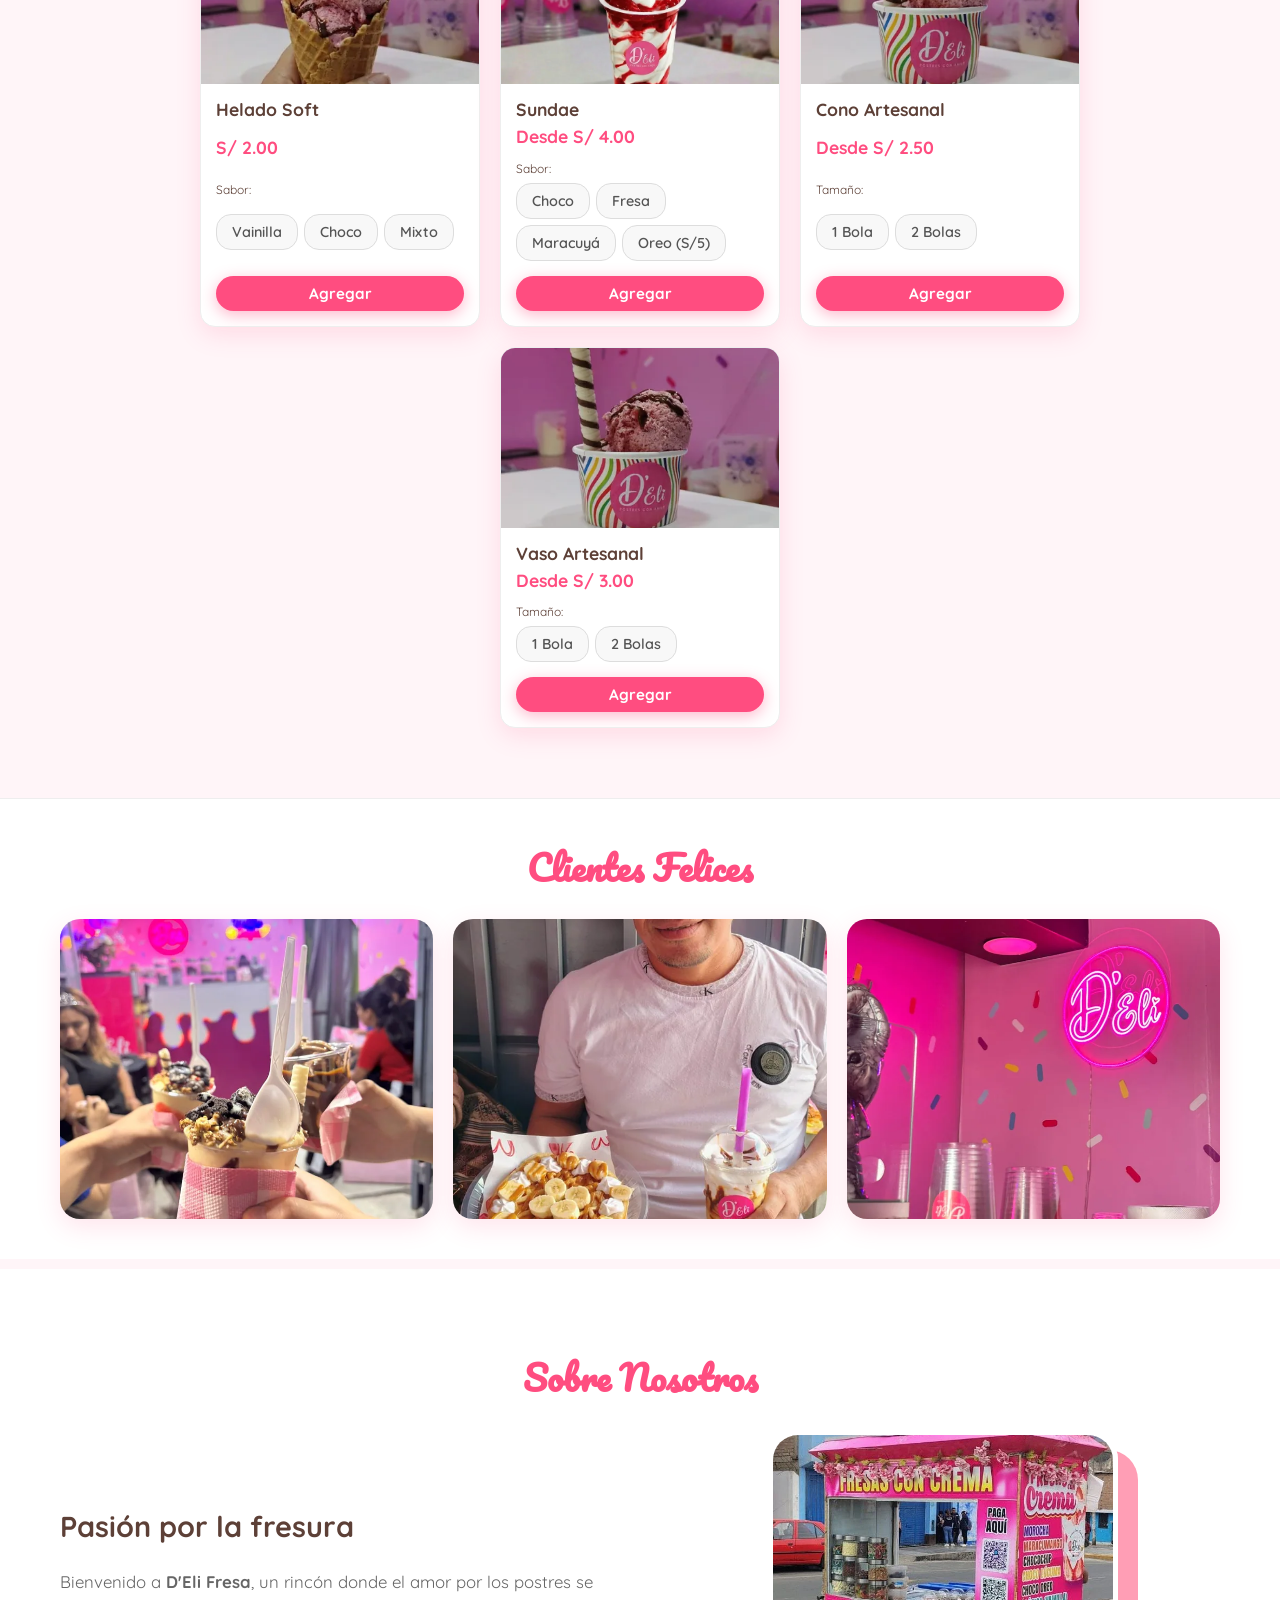
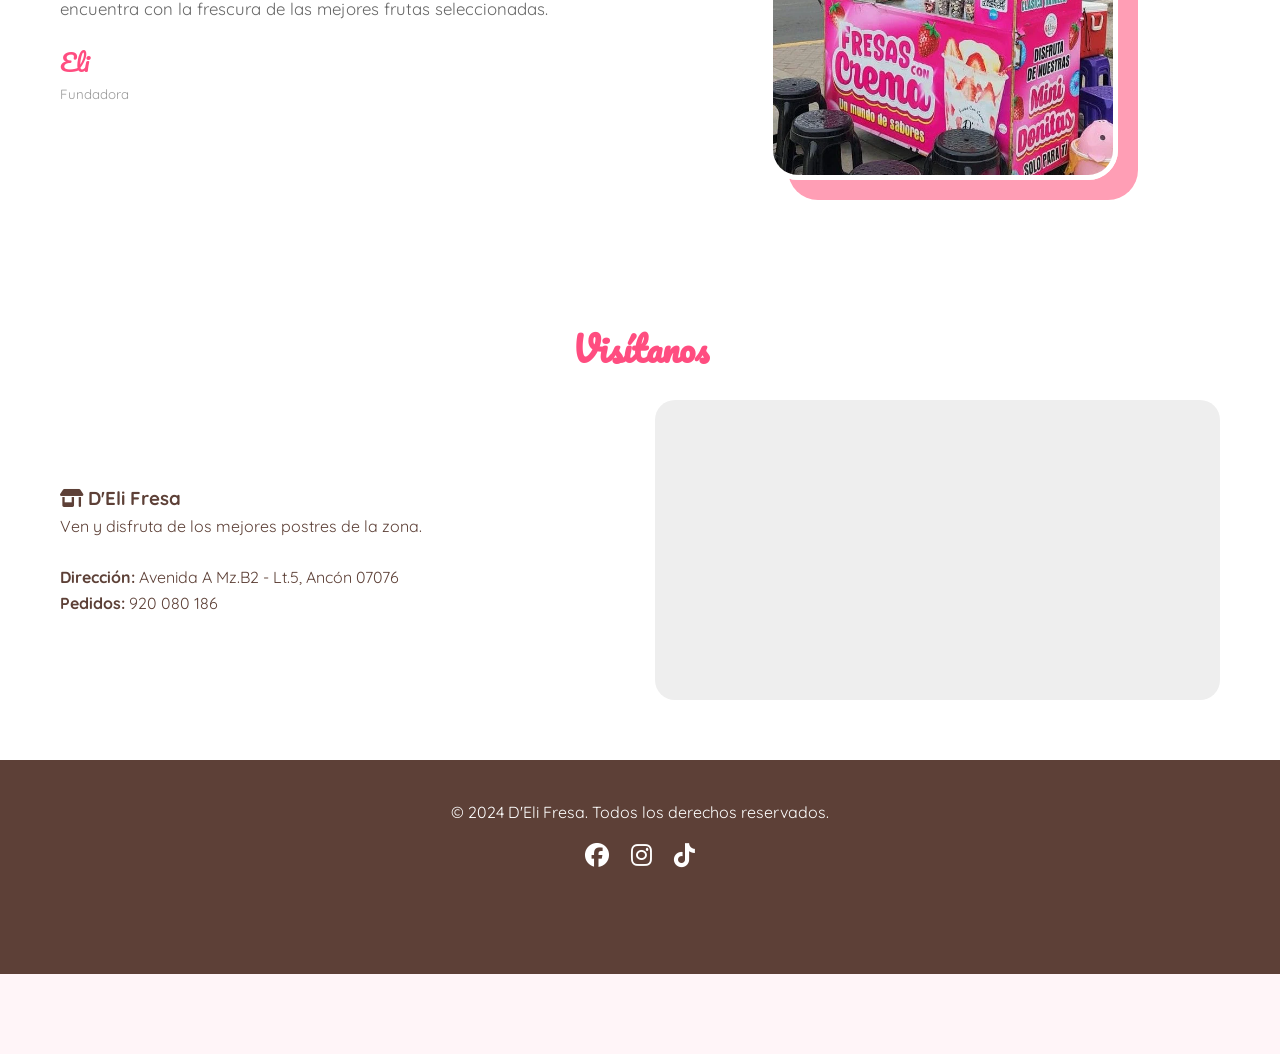
==== commit 0bb9d1f3: "seo: use D'Eli Fresa canonical image domain" ====
--- a/index.html
+++ b/index.html
@@ -13,7 +13,7 @@
     <meta property="og:title" content="D'Eli Fresa | Postres con Amor">
     <meta property="og:description" content="Postres personalizados, frappés, helados, crepas y waffles en Ancón. Arma tu pedido y continúa por WhatsApp.">
     <meta property="og:url" content="https://delifresas.site/">
-    <meta property="og:image" content="https://www.vci-agencia.online/tenants/deli-fresas/hero.webp">
+    <meta property="og:image" content="https://delifresas.site/tenants/deli-fresas/hero.webp">
     <meta name="twitter:card" content="summary_large_image">
     <link rel="preload" as="image" href="/tenants/deli-fresas/hero.webp" fetchpriority="high">
     
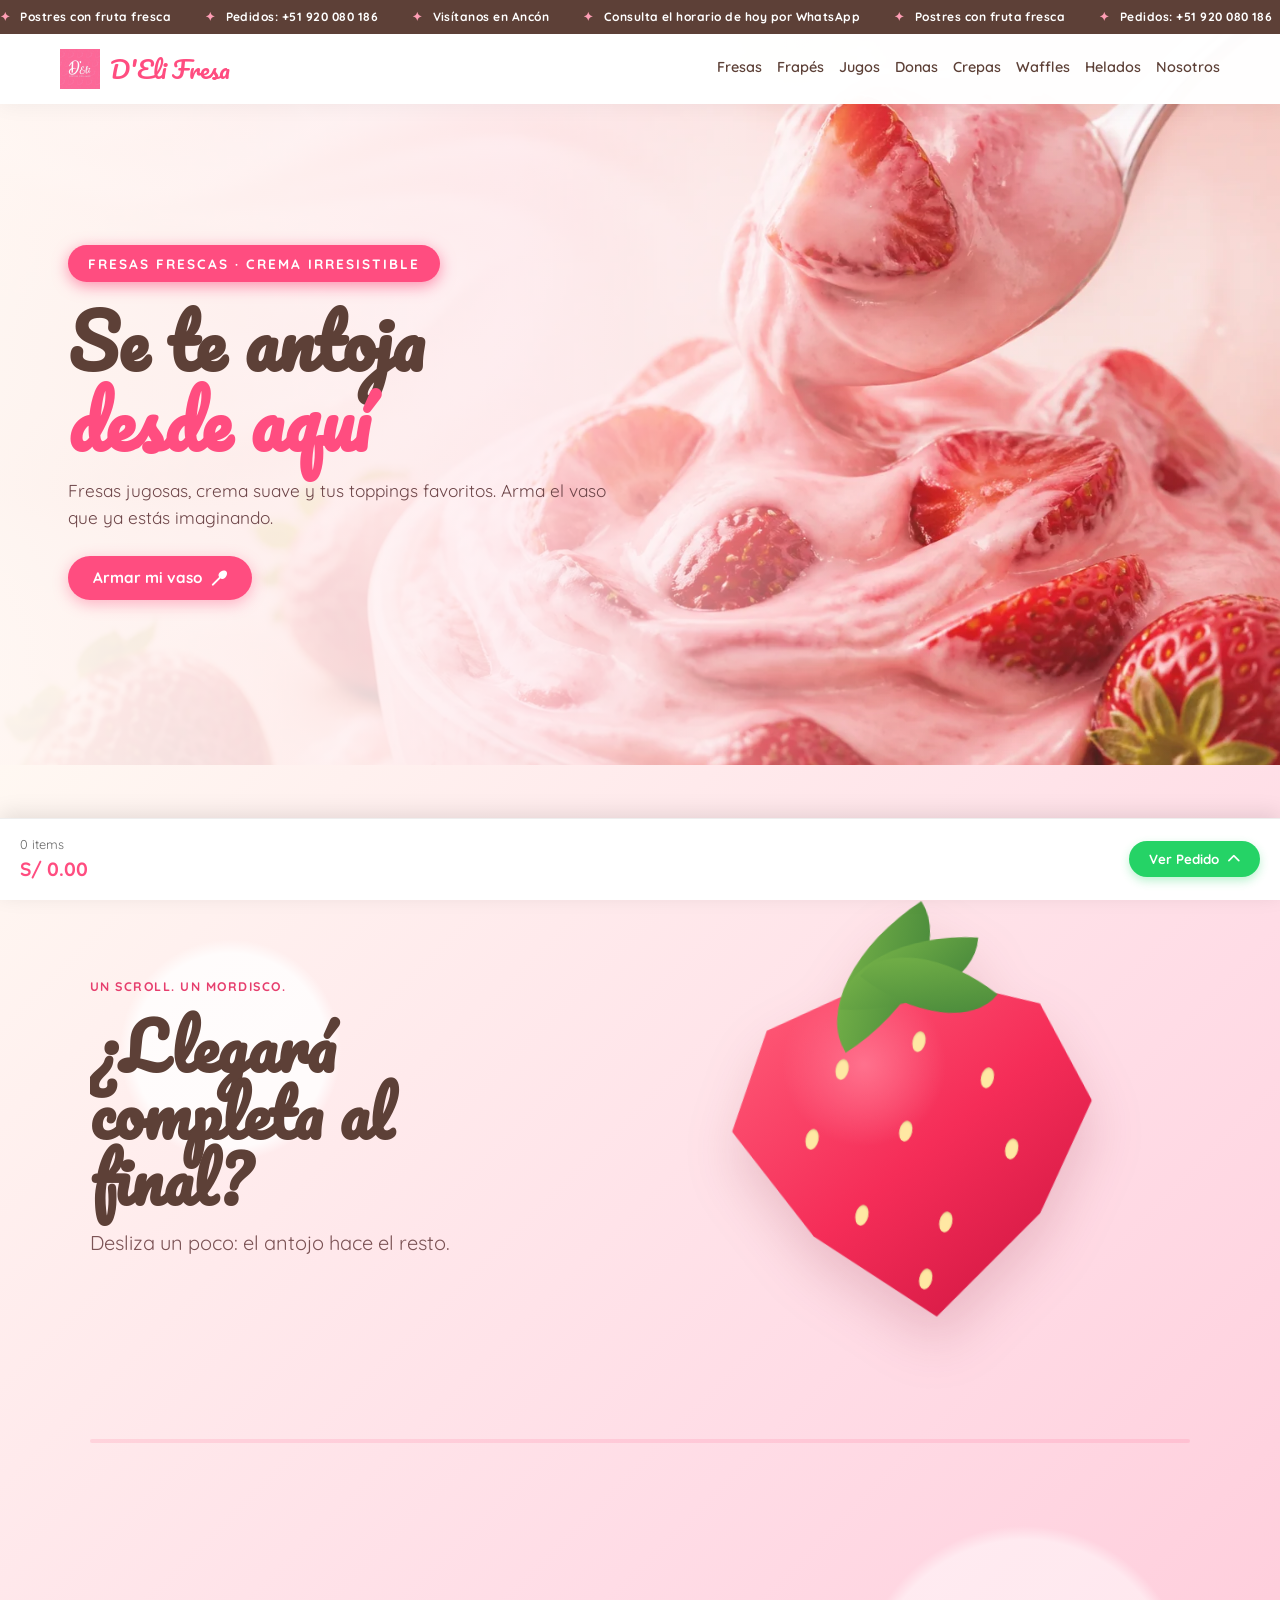
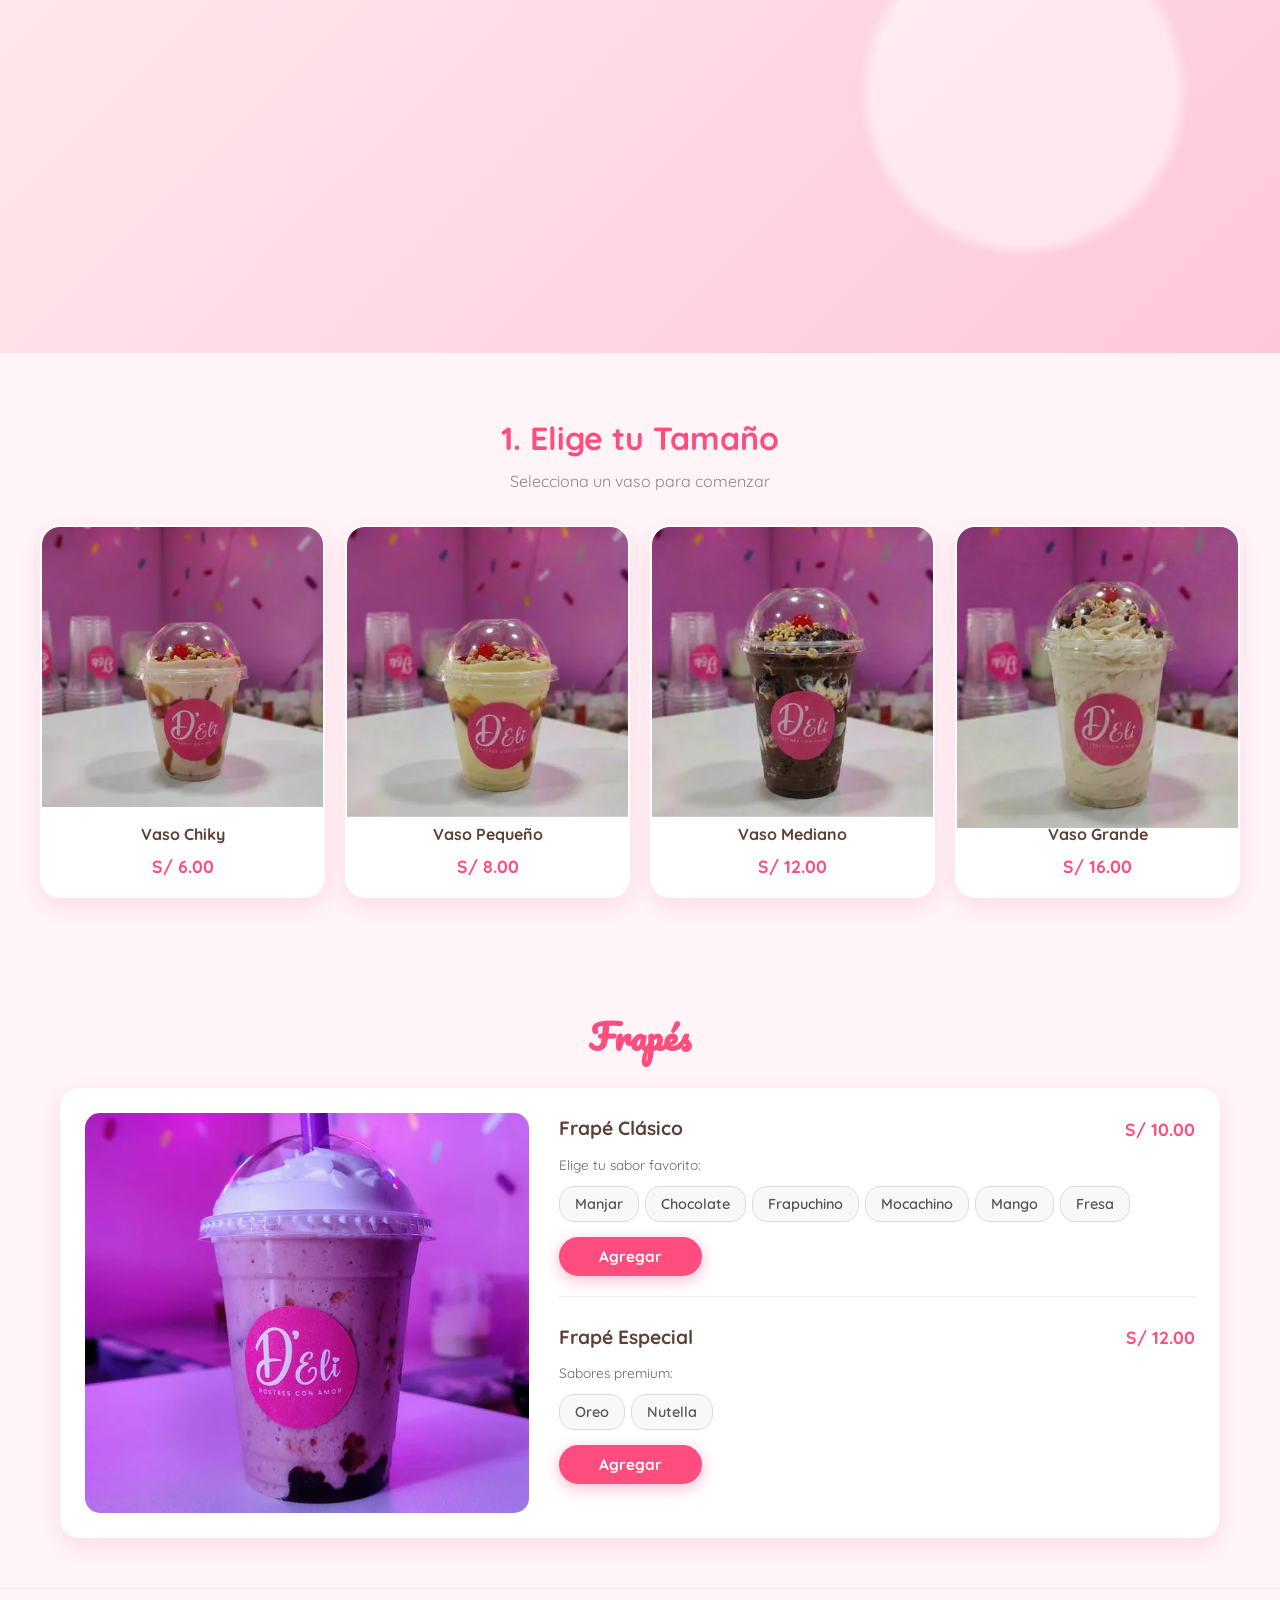
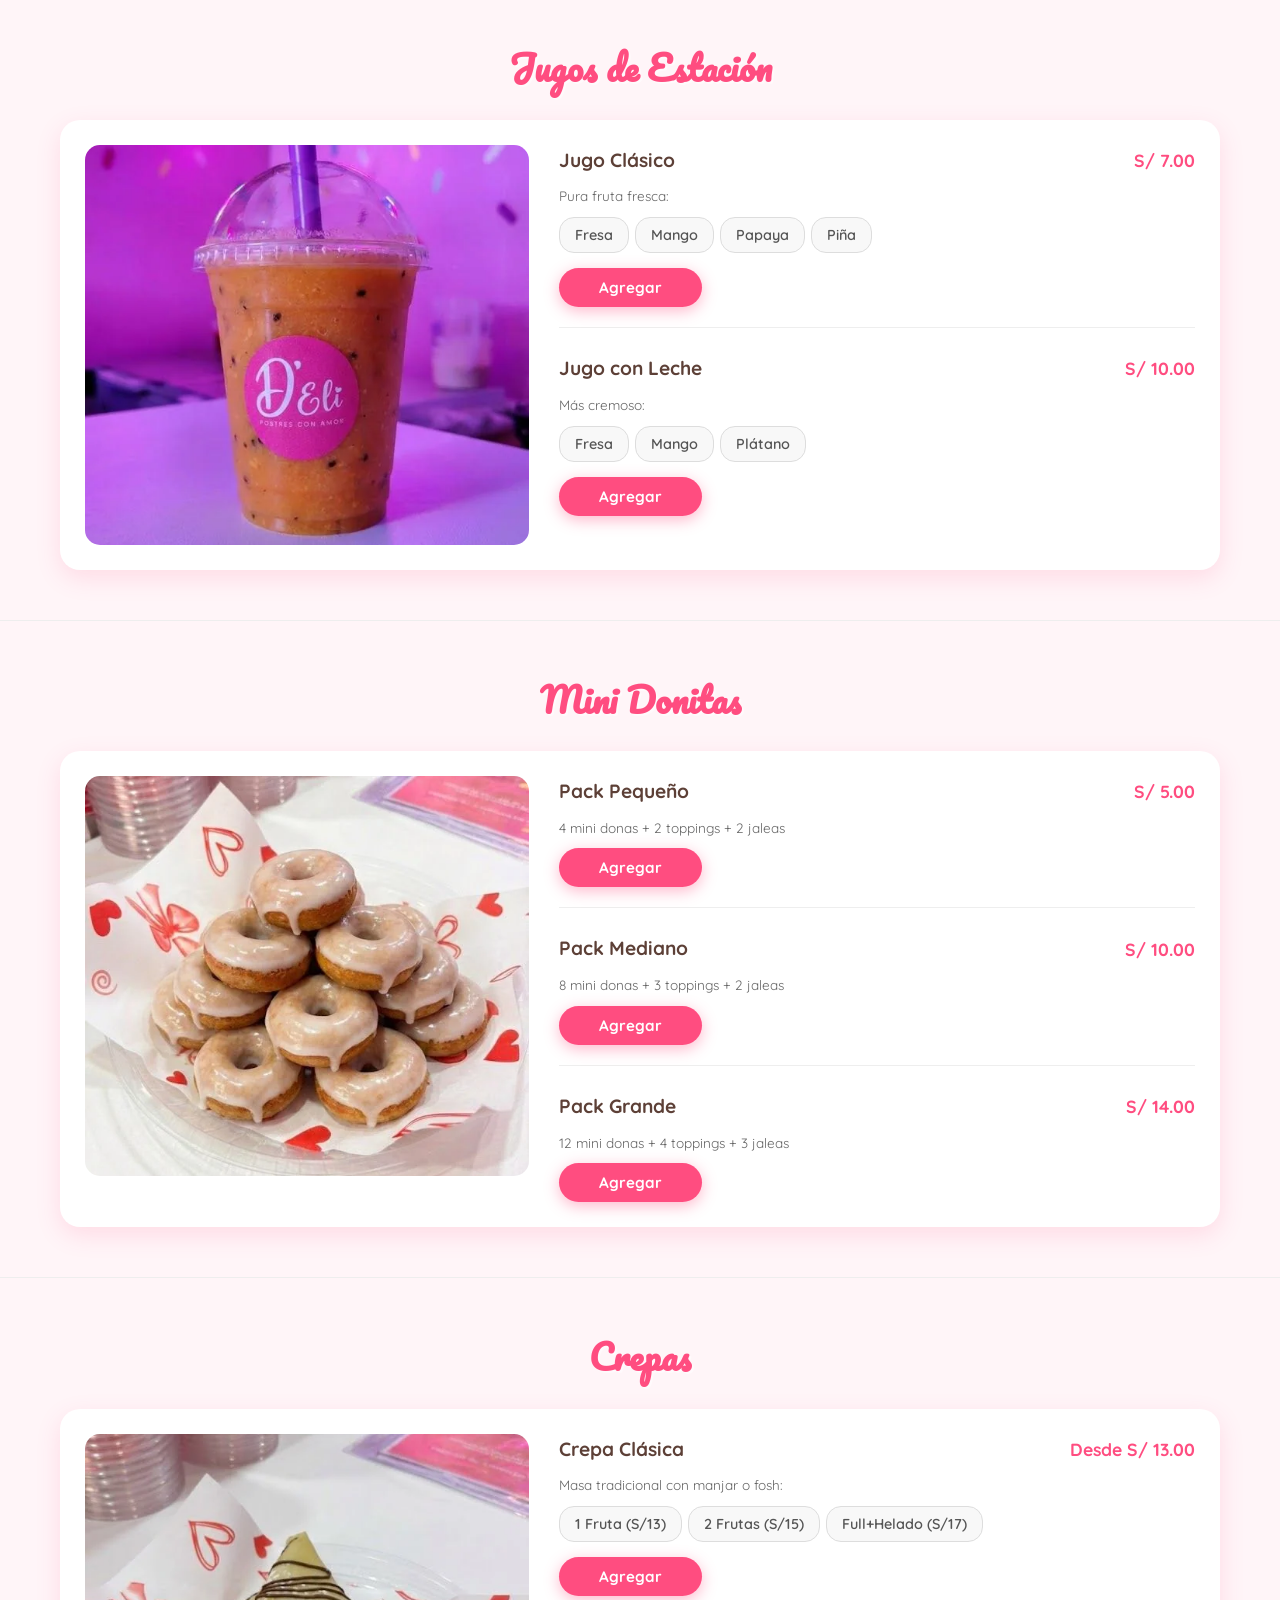
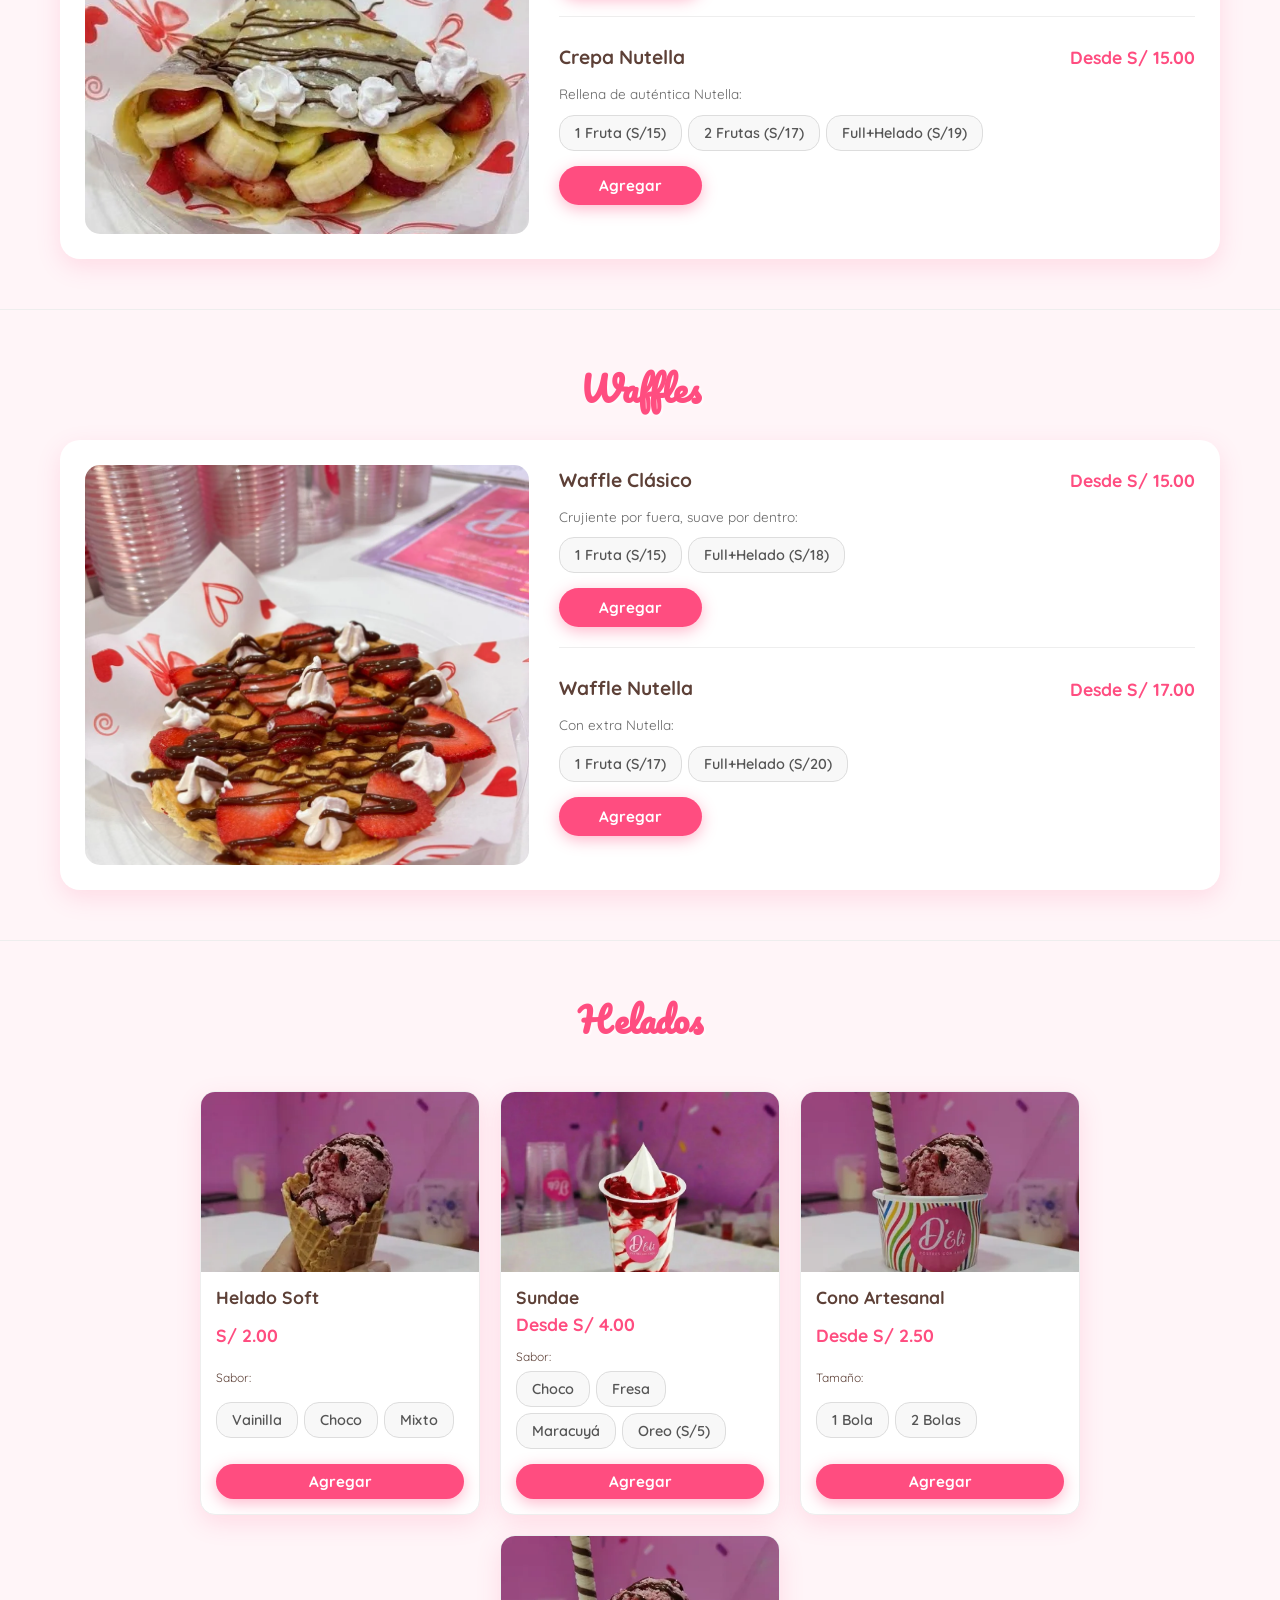
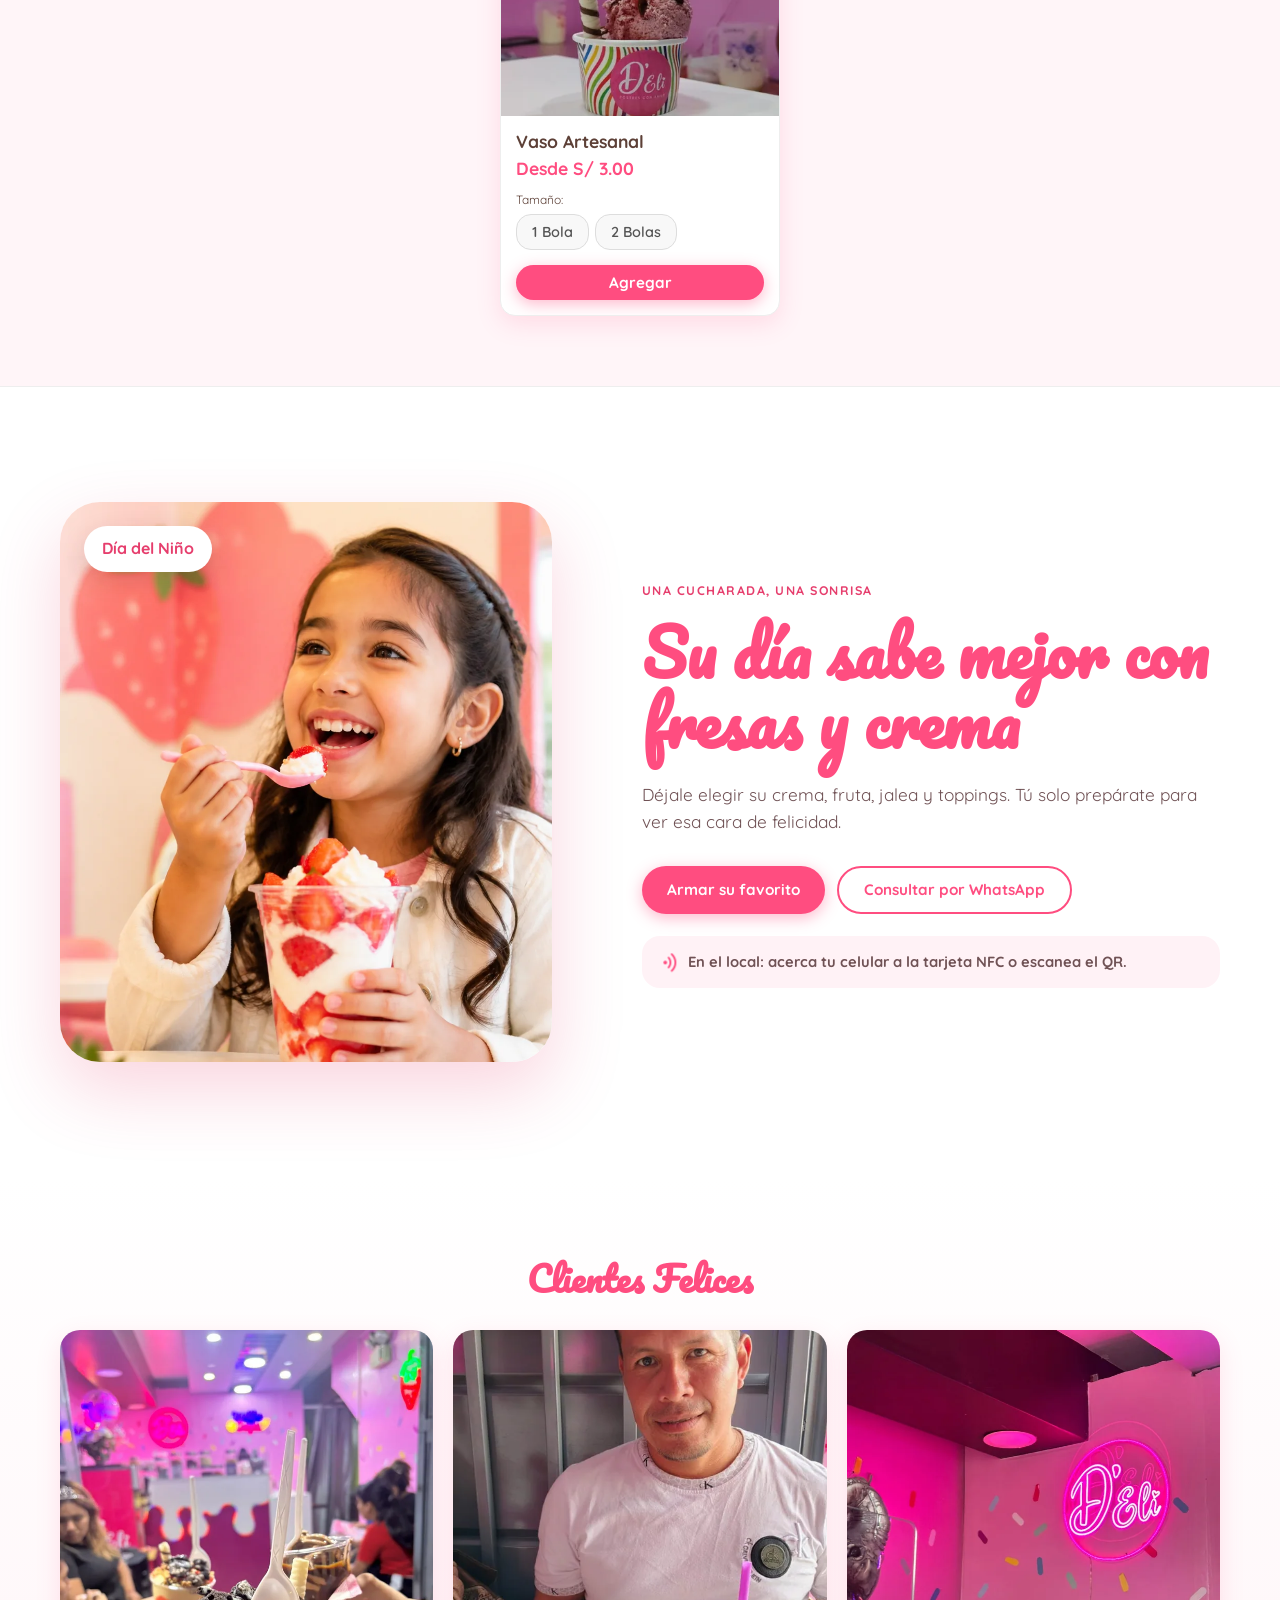
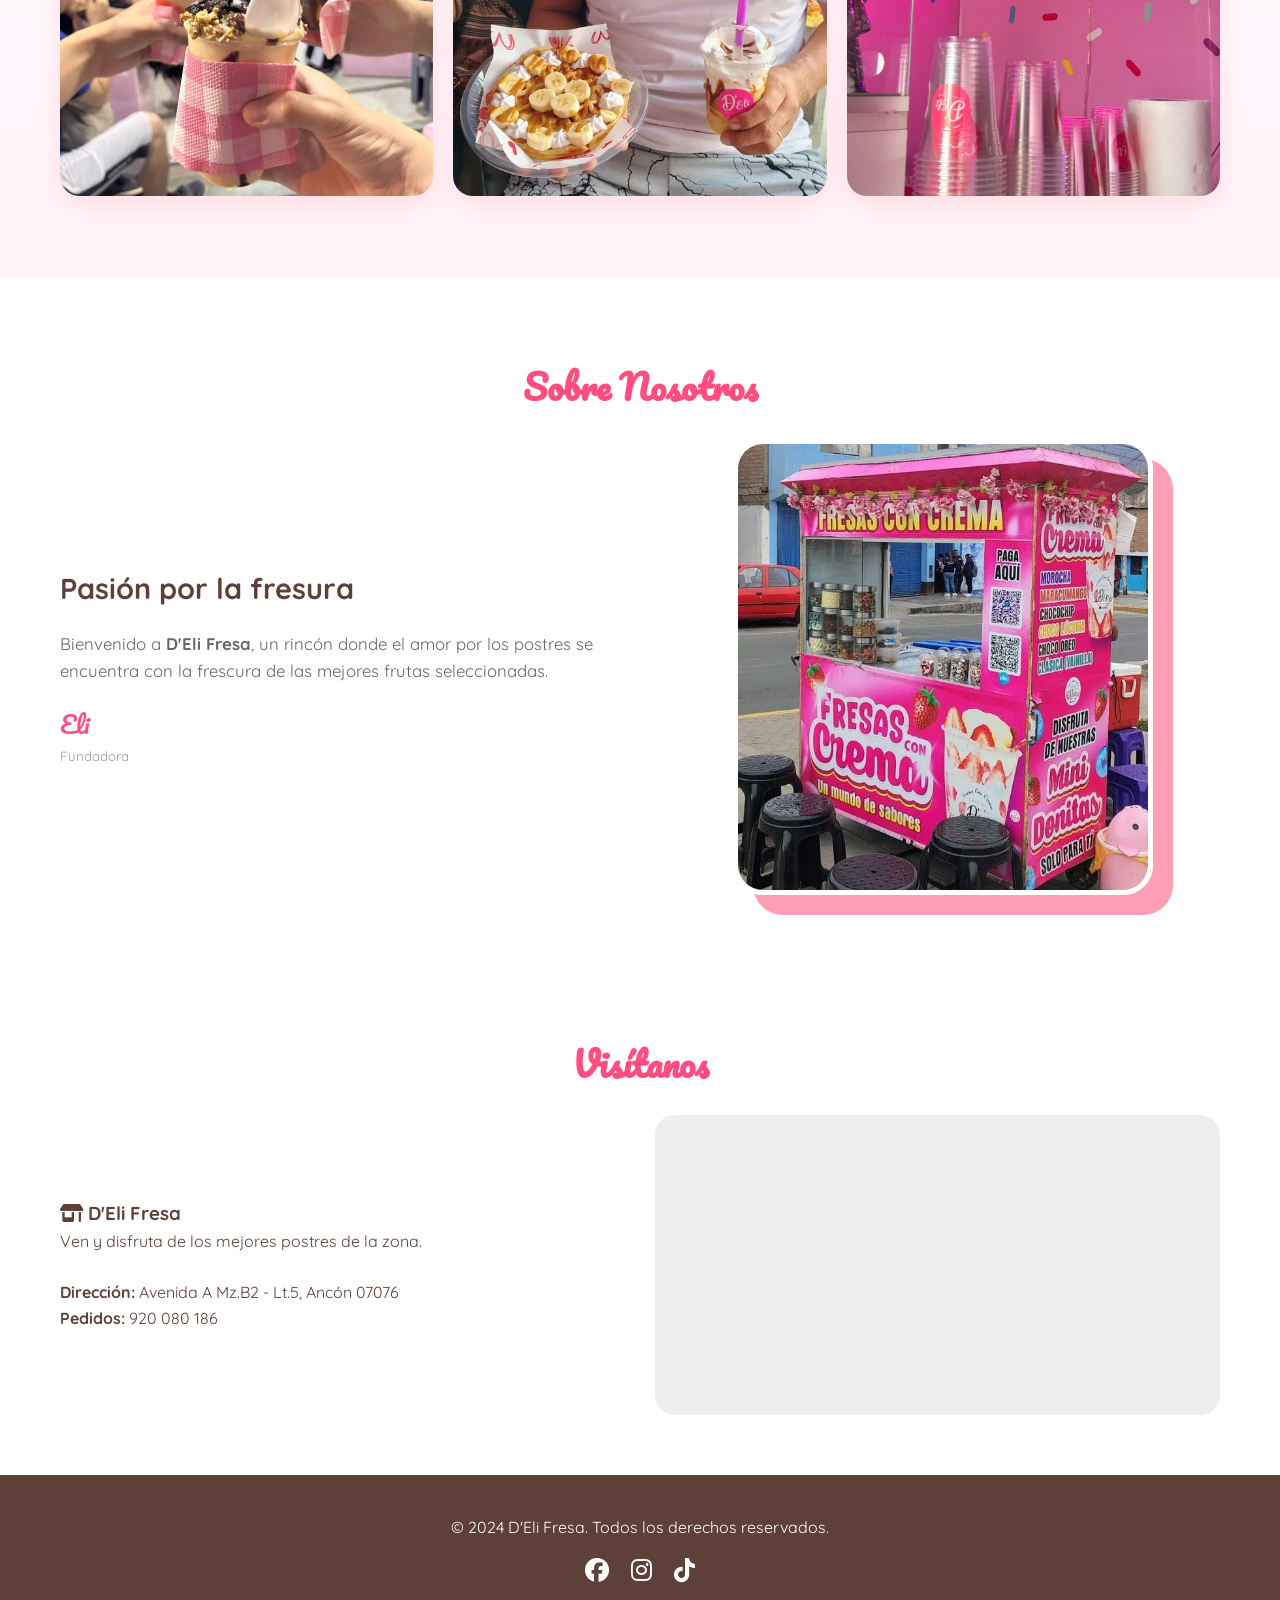
==== commit 6d4ec421: "feat: add D'Eli Fresa scroll story and kids NFC campaign" ====
--- a/index.html
+++ b/index.html
@@ -13,9 +13,9 @@
     <meta property="og:title" content="D'Eli Fresa | Postres con Amor">
     <meta property="og:description" content="Postres personalizados, frappés, helados, crepas y waffles en Ancón. Arma tu pedido y continúa por WhatsApp.">
     <meta property="og:url" content="https://delifresas.site/">
-    <meta property="og:image" content="https://delifresas.site/tenants/deli-fresas/hero.webp">
+    <meta property="og:image" content="https://delifresas.site/tenants/deli-fresas/hero-crema-v2.webp">
     <meta name="twitter:card" content="summary_large_image">
-    <link rel="preload" as="image" href="/tenants/deli-fresas/hero.webp" fetchpriority="high">
+    <link rel="preload" as="image" href="/tenants/deli-fresas/hero-crema-v2.webp" fetchpriority="high">
     
     <title>D'Eli Fresa | Postres con Amor</title>
     
@@ -26,485 +26,7 @@
     
     <link rel="icon" href="/tenants/deli-fresas/logo.webp">
     
-    <style>
-        /* --- 1. VARIABLES E IDENTIDAD --- */
-        :root {
-            --primary-color: #ff4d80; /* Rosa Fresa */
-            --primary-dark: #e63e6d;
-            --secondary-color: #ff9eb5; /* Rosa Pastel */
-            --accent-color: #8bc34a; /* Verde Hoja */
-            --bg-color: #fff5f8;
-            --card-bg: #ffffff;
-            --text-main: #5d4037; /* Marrón Chocolate */
-            --text-light: #8d6e63;
-            --font-title: 'Pacifico', cursive;
-            --font-body: 'Quicksand', sans-serif;
-            --shadow: 0 8px 25px rgba(255, 77, 128, 0.15);
-            --transition: all 0.3s ease;
-        }
-
-        * { margin: 0; padding: 0; box-sizing: border-box; }
-
-        body {
-            font-family: var(--font-body);
-            background-color: var(--bg-color);
-            color: var(--text-main);
-            line-height: 1.6;
-            overflow-x: hidden;
-            padding-bottom: 80px;
-        }
-
-        a { text-decoration: none; color: inherit; transition: var(--transition); }
-        ul { list-style: none; }
-        img { max-width: 100%; display: block; }
-        button { font-family: var(--font-body); }
-
-        /* --- 2. COMPONENTES UI --- */
-        .container {
-            max-width: 1200px;
-            margin: 0 auto;
-            padding: 0 20px;
-        }
-
-        .btn {
-            display: inline-flex;
-            align-items: center;
-            justify-content: center;
-            gap: 10px;
-            padding: 10px 25px; 
-            border-radius: 50px;
-            font-weight: 700;
-            cursor: pointer;
-            border: none;
-            transition: var(--transition);
-            font-size: 0.95rem;
-        }
-
-        .btn-primary {
-            background: var(--primary-color);
-            color: white;
-            box-shadow: 0 4px 15px rgba(255, 77, 128, 0.4);
-        }
-        .btn-primary:hover {
-            background: var(--primary-dark);
-            transform: translateY(-2px);
-        }
-
-        .btn-outline {
-            background: transparent;
-            border: 2px solid var(--primary-color);
-            color: var(--primary-color);
-        }
-        .btn-outline:hover {
-            background: var(--primary-color);
-            color: white;
-        }
-
-        .section-title {
-            font-family: var(--font-title);
-            font-size: 2.2rem;
-            text-align: center;
-            color: var(--primary-color);
-            margin-bottom: 1.5rem;
-            text-shadow: 2px 2px 0px rgba(255,255,255,0.5);
-            white-space: nowrap;
-        }
-        @media(max-width: 400px) { .section-title { font-size: 1.8rem; white-space: normal; } }
-
-        /* --- ANUNCIO SUPERIOR --- */
-        .announcement-bar { height: 34px; overflow: hidden; background: var(--text-main); color: white; display: flex; align-items: center; }
-        .announcement-track { display: flex; width: max-content; min-width: 200%; animation: announcement-scroll 22s linear infinite; }
-        .announcement-group { display: flex; flex: none; align-items: center; gap: 34px; padding-right: 34px; white-space: nowrap; font-size: .75rem; font-weight: 700; letter-spacing: .04em; }
-        .announcement-group span::before { content: '✦'; margin-right: 10px; color: var(--secondary-color); }
-        @keyframes announcement-scroll { to { transform: translateX(-50%); } }
-        @media (prefers-reduced-motion: reduce) { .announcement-track { animation: none; } }
-        html { scroll-padding-top: 112px; }
-
-        /* --- 3. HEADER --- */
-        header {
-            background: rgba(255, 255, 255, 0.98);
-            position: fixed;
-            width: 100%;
-            top: 0;
-            z-index: 1000;
-            box-shadow: 0 2px 20px rgba(0,0,0,0.05);
-        }
-
-        .navbar {
-            display: flex;
-            justify-content: space-between;
-            align-items: center;
-            height: 70px;
-        }
-
-        .logo {
-            font-family: var(--font-title);
-            font-size: 1.5rem;
-            color: var(--primary-color);
-            display: flex;
-            align-items: center;
-            gap: 10px;
-        }
-
-        .logo img {
-            height: 40px;
-            width: 40px;
-            object-fit: contain;
-        }
-
-        .nav-links { display: flex; gap: 15px; overflow-x: auto; white-space: nowrap; padding-bottom: 5px;}
-        .nav-links::-webkit-scrollbar { display: none; }
-        .nav-links a { font-weight: 600; font-size: 0.9rem; }
-        .nav-links a:hover { color: var(--primary-color); }
-
-        .hamburger { display: none; font-size: 1.5rem; color: var(--primary-color); cursor: pointer; }
-
-        /* --- 4. HERO SECTION --- */
-        #hero {
-            min-height: 85vh; 
-            background: linear-gradient(to bottom, rgba(0,0,0,0.4), rgba(0,0,0,0.7)), url('/tenants/deli-fresas/hero.webp');
-            background-size: cover;
-            background-position: center;
-            display: flex;
-            align-items: center;
-            justify-content: center;
-            text-align: center;
-            padding-top: 80px;
-            position: relative;
-            color: white; 
-        }
-
-        @media(min-width: 1024px) { #hero { background-attachment: fixed; } }
-
-        .hero-content {
-            max-width: 800px;
-            padding: 20px;
-            z-index: 1;
-            animation: fadeIn Up 1s ease-out;
-        }
-
-        .hero-badge {
-            background: var(--primary-color);
-            color: white;
-            padding: 8px 20px;
-            border-radius: 50px;
-            font-weight: 700;
-            text-transform: uppercase;
-            font-size: 0.85rem;
-            letter-spacing: 2px;
-            margin-bottom: 20px;
-            display: inline-block;
-            box-shadow: 0 4px 15px rgba(255, 77, 128, 0.6);
-        }
-
-        #hero h1 {
-            font-family: var(--font-title);
-            font-size: 3.5rem; 
-            line-height: 1.1;
-            margin-bottom: 1rem;
-            color: white;
-            text-shadow: 0 4px 20px rgba(0,0,0,0.5); 
-        }
-
-        #hero p {
-            font-size: 1.2rem;
-            color: #f0f0f0;
-            margin-bottom: 2rem;
-            text-shadow: 0 2px 10px rgba(0,0,0,0.5);
-            font-weight: 600;
-        }
-
-        /* --- 5. SISTEMA DE GALERÍAS (BUILDER) --- */
-        #catalogo { padding: 60px 0; min-height: 600px; }
-
-        .step-container { display: none; opacity: 0; transform: translateY(20px); transition: opacity 0.4s ease, transform 0.4s ease; }
-        .step-container.active { display: block; opacity: 1; transform: translateY(0); }
-        .step-container.fade-out { opacity: 0; transform: translateY(-20px); }
-
-        .step-header { text-align: center; margin-bottom: 30px; }
-        .step-header h2 { font-size: 2rem; color: var(--primary-color); margin-bottom: 5px; }
-        .step-header p { color: #888; }
-
-        .option-card {
-            background: white;
-            border-radius: 20px;
-            overflow: hidden;
-            box-shadow: var(--shadow);
-            cursor: pointer;
-            border: 2px solid transparent;
-            transition: var(--transition);
-            position: relative;
-        }
-        .option-card:hover { transform: translateY(-5px); border-color: var(--secondary-color); }
-        .option-card.selected { border-color: var(--primary-color); background-color: #fff0f5; }
-        .option-card.selected::after {
-            content: '\f00c'; font-family: "Font Awesome 6 Free"; font-weight: 900;
-            position: absolute; top: 10px; right: 10px;
-            background: var(--primary-color); color: white;
-            width: 25px; height: 25px; border-radius: 50%;
-            display: flex; align-items: center; justify-content: center; font-size: 0.8rem;
-        }
-
-        .option-details { padding: 15px; text-align: center; }
-        .option-name { display: block; font-weight: 700; color: var(--text-main); margin-bottom: 5px; }
-        .option-price { color: var(--primary-color); font-weight: 800; font-size: 1.1rem; }
-
-        .grid-standard {
-            display: grid;
-            grid-template-columns: repeat(auto-fit, minmax(150px, 1fr));
-            gap: 20px;
-            justify-content: center;
-        }
-        .grid-standard .option-img { height: 120px; width: 100%; object-fit: cover; }
-
-        /* DISEÑO DE VASOS (GRID 4 COLUMNAS EN PC) */
-        #grid-cups {
-            display: grid;
-            grid-template-columns: repeat(4, 1fr); 
-            gap: 20px;
-            justify-content: center;
-            margin: 0 auto;
-        }
-
-        #grid-cups .option-img {
-            height: 280px; 
-            width: 100%;
-            object-fit: cover;
-            object-position: center;
-        }
-
-        @media(max-width: 768px) {
-            #grid-cups {
-                display: flex; 
-                overflow-x: auto;
-                scroll-snap-type: x mandatory; 
-                padding: 10px 20px 30px; 
-                gap: 20px;
-                grid-template-columns: none; 
-                justify-content: flex-start;
-                -webkit-overflow-scrolling: touch;
-                scrollbar-width: none; 
-            }
-            #grid-cups::-webkit-scrollbar { display: none; }
-
-            #grid-cups .option-card {
-                min-width: 200px; 
-                width: 200px;
-                scroll-snap-align: center;
-                flex-shrink: 0;
-            }
-            #grid-cups .option-img { height: 240px; }
-        }
-
-        /* GRID TOPPINGS */
-        .grid-toppings { display: grid; grid-template-columns: 1fr 1fr; gap: 15px; }
-        .grid-toppings .option-card { display: flex; align-items: center; flex-direction: column; }
-        .grid-toppings .option-img { height: 90px; width: 100%; object-fit: cover; }
-        
-        @media(min-width: 600px) { 
-            .grid-toppings { grid-template-columns: repeat(4, 1fr); }
-            .grid-toppings .option-img { height: 140px; } 
-        }
-
-        .controls {
-            margin-top: 40px;
-            display: flex;
-            justify-content: space-between;
-            align-items: center;
-            border-top: 2px dashed #eee;
-            padding-top: 20px;
-        }
-
-        /* --- 6. ESTILOS PARA SECCIONES DE UNA SOLA FOTO --- */
-        .static-section { padding: 50px 0; border-bottom: 1px solid #eee; }
-        .static-section:nth-child(even) { background-color: white; }
-
-        .single-product-layout {
-            display: flex;
-            gap: 30px;
-            background: white;
-            border-radius: 20px;
-            padding: 25px;
-            box-shadow: var(--shadow);
-            align-items: flex-start;
-        }
-
-        .main-product-img {
-            width: 40%;
-            flex-shrink: 0;
-        }
-        .main-product-img img {
-            width: 100%;
-            height: 400px;
-            object-fit: cover;
-            border-radius: 15px;
-        }
-
-        .product-options-container {
-            flex-grow: 1;
-            display: flex;
-            flex-direction: column;
-            gap: 25px;
-        }
-
-        .variant-block {
-            border-bottom: 1px solid #eee;
-            padding-bottom: 20px;
-        }
-        .variant-block:last-child { border-bottom: none; padding-bottom: 0; }
-        .variant-header {
-            display: flex;
-            justify-content: space-between;
-            align-items: center;
-            margin-bottom: 10px;
-        }
-        .variant-title { font-weight: 700; font-size: 1.2rem; color: var(--text-main); }
-        .variant-price { color: var(--primary-color); font-weight: 800; font-size: 1.1rem; }
-        .variant-desc { font-size: 0.85rem; color: #666; margin-bottom: 10px; }
-
-        /* Estilos para Chips */
-        .chip-container { display: flex; flex-wrap: wrap; gap: 6px; margin-bottom: 15px; }
-        .chip-btn {
-            background: #f8f8f8; border: 1px solid #ddd; padding: 6px 12px;
-            border-radius: 15px; font-size: 0.75rem; cursor: pointer;
-            transition: all 0.2s; color: #555; font-weight: 600;
-        }
-        .chip-btn:hover { background: #e0e0e0; }
-        .chip-btn.selected {
-            background: var(--primary-color); color: white;
-            border-color: var(--primary-color);
-            box-shadow: 0 2px 8px rgba(255, 77, 128, 0.4);
-        }
-
-        /* CAMBIO PC: Botones más chicos y Chips más grandes */
-        @media(min-width: 1024px) {
-            .variant-block .btn-primary {
-                width: auto !important; 
-                padding: 10px 40px;
-                display: inline-block;
-            }
-            .chip-btn {
-                font-size: 0.9rem;
-                padding: 8px 15px;
-            }
-            .static-info .btn-primary {
-                width: auto !important;
-                padding: 8px 30px;
-            }
-        }
-
-        /* Layout vertical en móvil */
-        @media (max-width: 768px) {
-            .single-product-layout {
-                flex-direction: column;
-                padding: 15px;
-            }
-            .main-product-img { width: 100%; }
-            .main-product-img img { height: 250px; }
-        }
-
-        /* Estilos para sección Helados (Mantiene grid cards) */
-        .static-grid-cards {
-            display: flex; gap: 20px; flex-wrap: wrap; justify-content: center; padding: 20px 10px;
-        }
-        .static-card {
-            background: white; border-radius: 15px; overflow: hidden;
-            box-shadow: var(--shadow); transition: var(--transition);
-            width: 280px; display: flex; flex-direction: column; border: 1px solid #eee;
-        }
-        .static-card:hover { transform: translateY(-5px); border-color: var(--secondary-color); }
-        .static-card .static-img { width: 100%; height: 180px; object-fit: cover; }
-        .static-info { padding: 15px; flex-grow: 1; display: flex; flex-direction: column; justify-content: space-between; text-align: left; }
-        .static-info h3 { font-size: 1.1rem; margin-bottom: 2px; color: var(--text-main); line-height: 1.2; }
-        .static-price-tag { color: var(--primary-color); font-weight: 800; font-size: 1.1rem; margin-bottom: 8px; display: block;}
-
-        @keyframes shake { 0% { transform: translateX(0); } 25% { transform: translateX(-5px); } 50% { transform: translateX(5px); } 75% { transform: translateX(-5px); } 100% { transform: translateX(0); } }
-        .shake-btn { animation: shake 0.4s; background: #5d4037 !important; }
-
-        /* --- 7. NUEVA SECCIÓN CLIENTES --- */
-        #clientes { padding: 40px 0; background: #fff; }
-        .clients-grid {
-            display: grid;
-            grid-template-columns: repeat(3, 1fr);
-            gap: 20px;
-        }
-        .client-img {
-            width: 100%;
-            height: 300px;
-            object-fit: cover;
-            border-radius: 20px;
-            box-shadow: var(--shadow);
-        }
-        @media(max-width: 768px) {
-            .clients-grid {
-                display: flex;
-                overflow-x: auto;
-                scroll-snap-type: x mandatory;
-                grid-template-columns: none;
-                padding-bottom: 20px;
-                scrollbar-width: none; 
-            }
-            .clients-grid::-webkit-scrollbar { display: none; }
-            .client-img {
-                min-width: 100%;
-                scroll-snap-align: center;
-                height: 350px;
-            }
-        }
-
-        /* --- 8. EVENTOS, NOSOTROS, UBICACION --- */
-        #nosotros { padding: 80px 0; background: white; border-top: 10px solid var(--bg-color); }
-        .about-wrapper { display: flex; align-items: center; gap: 50px; flex-wrap: wrap; }
-        .about-text { flex: 1; min-width: 300px; }
-        .about-text h3 { font-size: 1.8rem; color: var(--text-main); margin-bottom: 20px; }
-        .about-text p { margin-bottom: 15px; font-size: 1.05rem; color: #666; }
-        .about-image { flex: 1; min-width: 300px; display: flex; justify-content: center; }
-        .about-image img { width: 350px; height: 350px; object-fit: cover; border-radius: 30px; box-shadow: 20px 20px 0px var(--secondary-color); border: 5px solid white; }
-
-        #ubicacion { padding: 60px 0; background: white; }
-        .info-grid { display: grid; grid-template-columns: 1fr 1fr; gap: 30px; align-items: center; }
-        .map-box { height: 300px; background: #eee; border-radius: 20px; overflow: hidden; }
-
-        footer { background: var(--text-main); color: white; padding: 40px 0 100px; text-align: center; }
-
-        /* --- 9. STICKY CART BAR & MODAL --- */
-        .sticky-cart-bar { position: fixed; bottom: 0; left: 0; width: 100%; background: white; box-shadow: 0 -5px 20px rgba(0,0,0,0.1); z-index: 2000; padding: 15px 20px; display: flex; justify-content: space-between; align-items: center; border-top: 1px solid #eee; }
-        .cart-summary { display: flex; flex-direction: column; }
-        .cart-summary span { font-size: 0.8rem; color: #666; }
-        .cart-summary strong { font-size: 1.2rem; color: var(--primary-color); }
-        .cart-btn-action { background: #25d366; color: white; padding: 10px 20px; border-radius: 30px; font-weight: bold; display: flex; align-items: center; gap: 8px; border: none; cursor: pointer; box-shadow: 0 4px 10px rgba(37, 211, 102, 0.3); }
-
-        .cart-modal { position: fixed; top: 0; left: 0; width: 100%; height: 100%; background: rgba(0,0,0,0.5); z-index: 2500; display: none; justify-content: center; align-items: flex-end; }
-        .cart-modal.open { display: flex; }
-        .cart-content { background: white; width: 100%; max-width: 500px; border-radius: 20px 20px 0 0; padding: 25px; max-height: 80vh; overflow-y: auto; position: relative; animation: slideUp 0.3s ease; }
-        @keyframes slideUp { from { transform: translateY(100%); } to { transform: translateY(0); } }
-
-        /* CONFIG MODAL ESPECIFICO */
-        .config-modal-content {
-            background: white; width: 100%; max-width: 500px; border-radius: 20px; padding: 20px; position: relative; animation: slideUp 0.3s ease;
-        }
-        .config-section { margin-bottom: 20px; }
-        .config-title { font-weight: bold; margin-bottom: 10px; display: block; color: var(--text-main); }
-
-        @media(min-width: 768px) {
-            .cart-modal { align-items: center; }
-            .cart-content { border-radius: 20px; }
-            .grid-toppings .option-card { flex-direction: row; text-align: left; }
-            .grid-toppings .option-img { width: 100px; height: 100px; } 
-            .info-grid { grid-template-columns: 1fr 1fr; }
-            .nav-links { display: flex; }
-            .hamburger { display: none; }
-            #hero h1 { font-size: 4.5rem; } 
-        }
-
-        @media(max-width: 768px) {
-            .nav-links { display: none; position: absolute; top: 104px; left: 0; width: 100%; background: white; flex-direction: column; padding: 20px; box-shadow: 0 10px 10px rgba(0,0,0,0.05); }
-            .nav-links.active { display: flex; }
-            .hamburger { display: block; }
-            .info-grid { grid-template-columns: 1fr; }
-            .about-image img { width: 100%; height: auto; }
-        }
-    </style>
+    <link rel="stylesheet" href="/assets/styles.css">
 </head>
 <body>
 
@@ -540,12 +62,35 @@
 
     <section id="hero">
         <div class="hero-content">
-            <span class="hero-badge">100% Frescura & Amor</span>
-            <h1>Postres con <br><span style="color:var(--secondary-color);">Amor</span></h1>
-            <p>¡Arma tu vaso favorito paso a paso con la fruta más fresca!</p>
+            <span class="hero-badge">Fresas frescas · crema irresistible</span>
+            <h1>Se te antoja<br><span>desde aquí</span></h1>
+            <p>Fresas jugosas, crema suave y tus toppings favoritos. Arma el vaso que ya estás imaginando.</p>
             <a href="#catalogo" class="btn btn-primary" onclick="resetBuilder()">
-                ¡Empezar! <i class="fa-solid fa-spoon"></i>
+                Armar mi vaso <i class="fa-solid fa-spoon"></i>
             </a>
+        </div>
+    </section>
+
+    <section class="strawberry-scroll" id="antojo" aria-label="Una fresa que se va mordiendo al avanzar">
+        <div class="strawberry-scroll__sticky">
+            <div class="strawberry-scroll__copy">
+                <span>Un scroll. Un mordisco.</span>
+                <h2>¿Llegará completa al final?</h2>
+                <p>Desliza un poco: el antojo hace el resto.</p>
+            </div>
+            <div class="strawberry-bite" aria-hidden="true">
+                <i class="strawberry-leaf leaf-one"></i>
+                <i class="strawberry-leaf leaf-two"></i>
+                <i class="strawberry-leaf leaf-three"></i>
+                <div class="strawberry-fruit">
+                    <i class="seed seed-1"></i><i class="seed seed-2"></i><i class="seed seed-3"></i>
+                    <i class="seed seed-4"></i><i class="seed seed-5"></i><i class="seed seed-6"></i>
+                    <i class="seed seed-7"></i><i class="seed seed-8"></i><i class="seed seed-9"></i>
+                    <i class="bite bite-1"></i><i class="bite bite-2"></i><i class="bite bite-3"></i>
+                    <i class="bite bite-4"></i><i class="bite bite-5"></i>
+                </div>
+            </div>
+            <div class="strawberry-scroll__progress" aria-hidden="true"><span></span></div>
         </div>
     </section>
 
@@ -866,13 +411,32 @@
         </div>
     </section>
 
+    <section id="dia-del-nino" class="kids-campaign">
+        <div class="container kids-campaign__grid">
+            <div class="kids-campaign__photo">
+                <img loading="lazy" decoding="async" src="/tenants/deli-fresas/campaigns/dia-del-nino/nina-fresas-crema.webp" alt="Niña disfrutando un vaso de fresas con crema">
+                <span class="kids-campaign__sticker">Día del Niño</span>
+            </div>
+            <div class="kids-campaign__content">
+                <span class="kids-campaign__eyebrow">Una cucharada, una sonrisa</span>
+                <h2>Su día sabe mejor con fresas y crema</h2>
+                <p>Déjale elegir su crema, fruta, jalea y toppings. Tú solo prepárate para ver esa cara de felicidad.</p>
+                <div class="kids-campaign__actions">
+                    <a href="#catalogo" class="btn btn-primary" onclick="resetBuilder()">Armar su favorito</a>
+                    <a href="https://wa.me/51920080186?text=Hola%2C%20D%27Eli%20Fresa.%20Quisiera%20consultar%20por%20el%20D%C3%ADa%20del%20Ni%C3%B1o." class="btn btn-outline" target="_blank" rel="noopener">Consultar por WhatsApp</a>
+                </div>
+                <p class="kids-campaign__tech"><i class="fa-solid fa-wifi"></i> En el local: acerca tu celular a la tarjeta NFC o escanea el QR.</p>
+            </div>
+        </div>
+    </section>
+
     <section id="clientes">
         <div class="container">
             <h2 class="section-title">Clientes Felices</h2>
             <div class="clients-grid" id="clientsCarousel">
-                <img loading="lazy" decoding="async" src="/tenants/deli-fresas/gallery/cliente-01.webp" class="client-img">
-                <img loading="lazy" decoding="async" src="/tenants/deli-fresas/gallery/cliente-02.webp" class="client-img">
-                <img loading="lazy" decoding="async" src="/tenants/deli-fresas/gallery/cliente-03.webp" class="client-img">
+                <img loading="lazy" decoding="async" src="/tenants/deli-fresas/gallery/cliente-01.webp" class="client-img" alt="Vaso de fresas con crema disfrutado en D'Eli Fresa">
+                <img loading="lazy" decoding="async" src="/tenants/deli-fresas/gallery/cliente-02.webp" class="client-img" alt="Cliente mostrando su postre personalizado de D'Eli Fresa">
+                <img loading="lazy" decoding="async" src="/tenants/deli-fresas/gallery/cliente-03.webp" class="client-img" alt="Momento dulce compartido en D'Eli Fresa">
             </div>
         </div>
     </section>
@@ -891,7 +455,7 @@
                     </div>
                 </div>
                 <div class="about-image">
-                    <img loading="lazy" decoding="async" src="/tenants/deli-fresas/local.webp" alt="Dueña de D'Eli Fresa">
+                    <img loading="lazy" decoding="async" src="/tenants/deli-fresas/local.webp" alt="Puesto original de D'Eli Fresa en Ancón">
                 </div>
             </div>
         </div>
@@ -980,583 +544,7 @@
         </div>
     </div>
 
-    <script>
-        /* --- DATA --- */
-        const cups = [
-            { id: 1, name: "Vaso Chiky", price: 6.00, img: "/tenants/deli-fresas/builder/vaso-chiky.webp", limits: { cream: 2, fruit: 1, jelly: 1, topping: 2 } },
-            { id: 2, name: "Vaso Pequeño", price: 8.00, img: "/tenants/deli-fresas/builder/vaso-pequeno.webp", limits: { cream: 2, fruit: 1, jelly: 2, topping: 2 } }, 
-            { id: 3, name: "Vaso Mediano", price: 12.00, img: "/tenants/deli-fresas/builder/vaso-mediano.webp", limits: { cream: 3, fruit: 2, jelly: 3, topping: 3 } },
-            { id: 4, name: "Vaso Grande", price: 16.00, img: "/tenants/deli-fresas/builder/vaso-grande.webp", limits: { cream: 3, fruit: 2, jelly: 3, topping: 4 } }
-        ];
-
-        const liquids = [
-            { name: "Fosh (Fudge)", img: "/tenants/deli-fresas/options/jalea-fudge.webp" },
-            { name: "Manjar Blanco", img: "/tenants/deli-fresas/options/jalea-manjar.webp" },
-            { name: "Leche Condensada", img: "/tenants/deli-fresas/options/jalea-leche-condensada.webp" },
-            { name: "Jalea de Fresa", img: "/tenants/deli-fresas/options/jalea-fresa.webp" }
-        ];
-
-        const creams = [
-            { name: "Choco-Oreo", img: "/tenants/deli-fresas/options/crema-choco-oreo.webp" },
-            { name: "Maracumango", img: "/tenants/deli-fresas/options/crema-maracumango.webp" },
-            { name: "Clásica (Vainilla)", img: "/tenants/deli-fresas/options/crema-clasica.webp" },
-            { name: "Morochas (Mar)", img: "/tenants/deli-fresas/options/crema-morochas.webp" },
-            { name: "Chocochips (Jue)", img: "/tenants/deli-fresas/options/crema-chocochips.webp" },
-            { name: "Chocolúcuma (Finde)", img: "/tenants/deli-fresas/options/crema-chocolucuma.webp" },
-            { name: "Moka (Finde)", img: "/tenants/deli-fresas/options/crema-moka.webp" },
-            { name: "Chocomenta (Finde)", img: "/tenants/deli-fresas/options/crema-chocomenta.webp" }
-        ];
-
-        const fruits = [
-            { name: "Fresas", img: "/tenants/deli-fresas/options/fruta-fresa.webp" },
-            { name: "Plátano", img: "/tenants/deli-fresas/options/fruta-platano.webp" }
-        ];
-
-        const toppings = [
-            { name: "Gomita Delfín", img: "/tenants/deli-fresas/options/topping-gomita-delfin.webp" },
-            { name: "Gomita Gusano", img: "/tenants/deli-fresas/options/topping-gomita-gusano.webp" },
-            { name: "Gomita Osito", img: "/tenants/deli-fresas/options/topping-gomita-osito.webp" },
-            { name: "Gomita Sandía", img: "/tenants/deli-fresas/options/topping-gomita-sandia.webp" },
-            { name: "Chispas Blancas", img: "/tenants/deli-fresas/options/topping-chispas-blancas.webp" },
-            { name: "Chispas Negras", img: "/tenants/deli-fresas/options/topping-chispas-negras.webp" },
-            { name: "Choco Maní", img: "/tenants/deli-fresas/options/topping-choco-mani.webp" },
-            { name: "Chin Chin", img: "/tenants/deli-fresas/options/topping-chin-chin.webp" },
-            { name: "Granola", img: "/tenants/deli-fresas/options/topping-granola.webp" },
-            { name: "Mini Pícaras", img: "/tenants/deli-fresas/options/topping-mini-picaras.webp" },
-            { name: "Mini Morochas", img: "/tenants/deli-fresas/options/topping-mini-morochas.webp" },
-            { name: "Oreo Trozos", img: "/tenants/deli-fresas/options/topping-oreo.webp" },
-            { name: "Choco Yogurt", img: "/tenants/deli-fresas/options/topping-choco-yogurt.webp" },
-            { name: "Marshmellows", img: "/tenants/deli-fresas/options/topping-marshmallows.webp" },
-            { name: "Doña Pepa", img: "/tenants/deli-fresas/options/topping-dona-pepa.webp" },
-            { name: "Maní", img: "/tenants/deli-fresas/options/topping-mani.webp" },
-            { name: "Barquillo", img: "/tenants/deli-fresas/options/topping-barquillo.webp" }
-        ];
-
-        /* --- STATE --- */
-        let currentStep = 0;
-        let selection = { cup: null, liquids: [], creams: [], fruits: [], toppings: [] };
-        let cart = [];
-        let staticSelections = {}; 
-        let tempConfig = {}; // Para el modal de configuración avanzada
-
-        /* --- CATÁLOGO ADMINISTRADO POR VCI --- */
-        let managedCatalog = [];
-        const normalizeCatalogName = value => value.normalize('NFD').replace(/[\u0300-\u036f]/g, '').trim().toLowerCase();
-
-        function catalogProduct(name) {
-            const target = normalizeCatalogName(name);
-            return managedCatalog.find(item => {
-                const current = normalizeCatalogName(item.name || '');
-                return current === target || target.startsWith(current) || current.startsWith(target);
-            });
-        }
-
-        function priceFor(productName, variantName, fallback) {
-            const product = catalogProduct(productName);
-            if (!product) return Number(fallback);
-            const targetVariant = normalizeCatalogName(variantName || '');
-            const variant = (product.variants || []).find(item => normalizeCatalogName(item.name || '') === targetVariant);
-            return Number(variant?.price ?? product.price ?? fallback);
-        }
-
-        function managedImage(productName) {
-            return catalogProduct(productName)?.images?.[0]?.url || '';
-        }
-
-        async function loadManagedCatalog() {
-            const apiBase = location.hostname.endsWith('vci-agencia.online') ? '' : 'https://www.vci-agencia.online';
-            try {
-                const response = await fetch(apiBase + '/api/public/restaurant-catalog?slug=deli-fresas', { mode: 'cors' });
-                if (!response.ok) return;
-                const payload = await response.json();
-                if (Array.isArray(payload.items)) managedCatalog = payload.items;
-            } catch { /* El catálogo local sigue disponible si la API está temporalmente fuera. */ }
-        }
-
-        function hydrateManagedCatalog() {
-            cups.forEach(cup => {
-                const product = catalogProduct(cup.name);
-                if (product) {
-                    cup.price = Number(product.price);
-                    cup.img = product.images?.[0]?.url || cup.img;
-                }
-            });
-            const sectionProducts = {
-                frapes: 'Frapé Clásico', jugos: 'Jugo Clásico', donas: 'Mini Donitas',
-                crepas: 'Crepa Clásica', waffles: 'Waffle Clásico', helados: 'Helado Soft'
-            };
-            Object.entries(sectionProducts).forEach(([sectionId, productName]) => {
-                const image = managedImage(productName);
-                const node = document.querySelector('#' + sectionId + ' .main-product-img img');
-                if (image && node) node.src = image;
-            });
-            document.querySelectorAll('.variant-block').forEach(block => {
-                const name = block.querySelector('.variant-title')?.textContent?.trim();
-                const product = name ? catalogProduct(name) : null;
-                const price = block.querySelector('.variant-price');
-                if (product && price) price.textContent = (product.variants?.length ? 'Desde ' : '') + 'S/ ' + Number(product.price).toFixed(2);
-            });
-            document.querySelectorAll('.static-card').forEach(card => {
-                const name = card.querySelector('h3')?.textContent?.trim();
-                const product = name ? catalogProduct(name) : null;
-                if (!product) return;
-                const price = card.querySelector('.static-price-tag');
-                const image = card.querySelector('img');
-                if (price) price.textContent = (product.variants?.length ? 'Desde ' : '') + 'S/ ' + Number(product.price).toFixed(2);
-                if (image && product.images?.[0]?.url) image.src = product.images[0].url;
-            });
-        }
-
-        /* --- INIT --- */
-        async function init() {
-            await loadManagedCatalog();
-            hydrateManagedCatalog();
-            // Render Cups
-            document.getElementById('grid-cups').innerHTML = cups.map(c => `
-                <div class="option-card" onclick="selectCup(${c.id})">
-                    ${c.id === 1 
-                        /* Vaso Chiky: Tamaño normal */
-                        ? `<img loading="lazy" decoding="async" src="${c.img}" class="option-img" style="object-fit: cover;">` 
-                        
-                        : (c.id === 4
-                            /* Vaso Grande: Aumentado un 10% (scale 1.1) */
-                            ? `<img loading="lazy" decoding="async" src="${c.img}" class="option-img" style="object-fit: cover; transform: scale(1.15);">`
-                            
-                            /* Vasos Pequeño y Mediano: Aumentados un 5% */
-                            : `<img loading="lazy" decoding="async" src="${c.img}" class="option-img" style="object-fit: cover; transform: scale(1.07);">`
-                        )
-                    }
-                    <div class="option-details">
-                        <span class="option-name">${c.name}</span>
-                        <span class="option-price">S/ ${c.price.toFixed(2)}</span>
-                    </div>
-                </div>
-            `).join('');
-
-            // Render Grids Genericos
-            renderGrid('grid-liquids', liquids, 'liquids');
-            renderGrid('grid-creams', creams, 'creams');
-            renderGrid('grid-fruits', fruits, 'fruits');
-            renderGrid('grid-toppings', toppings, 'toppings');
-
-            // Iniciar Carrusel de Clientes en Móvil
-            startClientCarousel();
-        }
-
-        function renderGrid(elementId, items, category) {
-            document.getElementById(elementId).innerHTML = items.map(item => `
-                <div class="option-card" onclick="toggleSelection('${category}', '${item.name}')" data-cat="${category}" data-name="${item.name}">
-                    ${item.img ? `<img loading="lazy" decoding="async" src="${item.img}" class="option-img">` : '<div style="height:100px; background:#eee; display:flex; align-items:center; justify-content:center; font-size:0.7rem; color:#999">FOTO</div>'}
-                    <div class="option-details"><span class="option-name">${item.name}</span></div>
-                </div>
-            `).join('');
-        }
-
-        /* --- NAVIGATION BUILDER --- */
-        function changeStep(newStepIndex) {
-            const currentEl = document.getElementById(`step-${currentStep}`);
-            const nextEl = document.getElementById(`step-${newStepIndex}`);
-            
-            if (currentStep === 0 && !selection.cup && newStepIndex > 0) {
-                alert("Por favor selecciona un vaso primero.");
-                return;
-            }
-
-            currentEl.classList.add('fade-out');
-            setTimeout(() => {
-                currentEl.classList.remove('active', 'fade-out');
-                document.getElementById('catalogo').scrollIntoView({behavior: 'smooth'});
-                nextEl.classList.add('active');
-                currentStep = newStepIndex;
-            }, 400);
-        }
-
-        function resetBuilder() {
-            selection = { cup: null, liquids: [], creams: [], fruits: [], toppings: [] };
-            document.querySelectorAll('.option-card').forEach(el => el.classList.remove('selected'));
-            changeStep(0);
-        }
-
-        /* --- LOGIC SELECTION BUILDER --- */
-        function selectCup(id) {
-            selection.cup = cups.find(c => c.id === id);
-            
-            document.getElementById('jelly-info-text').innerText = `Elige hasta ${selection.cup.limits.jelly} jaleas`;
-            document.getElementById('cream-info-text').innerText = `Elige hasta ${selection.cup.limits.cream} cremas`;
-            document.getElementById('fruit-info-text').innerText = `Elige hasta ${selection.cup.limits.fruit} frutas`;
-            document.getElementById('toppings-info-text').innerText = `Elige hasta ${selection.cup.limits.topping} toppings`;
-
-            changeStep(1);
-        }
-
-        function toggleSelection(category, name) {
-            if (!selection.cup) return;
-            
-            let limitKey = '';
-            if (category === 'liquids') limitKey = 'jelly';
-            else if (category === 'creams') limitKey = 'cream';
-            else if (category === 'fruits') limitKey = 'fruit';
-            else if (category === 'toppings') limitKey = 'topping';
-
-            const limit = selection.cup.limits[limitKey];
-            const array = selection[category];
-            const el = document.querySelector(`.option-card[data-cat="${category}"][data-name="${name}"]`);
-
-            if (array.includes(name)) {
-                const index = array.indexOf(name);
-                if (index > -1) array.splice(index, 1);
-                el.classList.remove('selected');
-            } else {
-                if (array.length >= limit) {
-                    const removed = array.shift();
-                    const removedEl = document.querySelector(`.option-card[data-cat="${category}"][data-name="${removed}"]`);
-                    if(removedEl) removedEl.classList.remove('selected');
-                }
-                array.push(name);
-                el.classList.add('selected');
-            }
-        }
-
-        /* --- STATIC CATALOG LOGIC (CHIPS) --- */
-        function selectStaticOption(blockId, optionName, price, btnElement) {
-            // Guardar selección
-            staticSelections[blockId] = { name: optionName, price: price };
-            
-            // Actualizar visualmente los botones dentro del bloque
-            const container = document.getElementById(blockId).querySelector('.chip-container');
-            const buttons = container.querySelectorAll('.chip-btn');
-            buttons.forEach(btn => btn.classList.remove('selected'));
-            btnElement.classList.add('selected');
-
-            // Actualizar precio visual si es necesario
-            const priceTag = document.getElementById(`price-${blockId}`);
-            if(priceTag) {
-                priceTag.innerText = `S/ ${price.toFixed(2)}`;
-            }
-        }
-
-        function addStaticToCartWithValidation(productName, defaultPrice, blockId) {
-            // Verificar si se seleccionó una opción
-            if (!staticSelections[blockId]) {
-                const btn = document.querySelector(`#${blockId} .btn-primary`);
-                btn.classList.add('shake-btn');
-                setTimeout(() => btn.classList.remove('shake-btn'), 500);
-                if(navigator.vibrate) navigator.vibrate(200);
-                alert("⚠️ Por favor, selecciona un sabor u opción antes de agregar.");
-                return;
-            }
-
-            const selected = staticSelections[blockId];
-            
-            cart.push({
-                name: `${productName} - ${selected.name}`,
-                price: selected.price, // Usar precio seleccionado
-                details: null,
-                cartId: Date.now()
-            });
-            
-            updateCartBar();
-            renderCartList();
-            openCartModal();
-        }
-
-        function addSimpleStaticToCart(name, price) {
-            cart.push({
-                name: name,
-                price: price,
-                details: null,
-                cartId: Date.now()
-            });
-            updateCartBar();
-            renderCartList();
-            openCartModal();
-        }
-
-        /* --- COMPLEX CONFIG MODAL (CREPES/WAFFLES/DONUTS) --- */
-        function openConfigModal(productName, variantName, price) {
-            price = priceFor(productName, variantName, price);
-            tempConfig = {
-                productName: productName,
-                variant: variantName,
-                basePrice: price,
-                price: price,
-                base: [],
-                fruits: [],
-                iceCream: [],
-                toppings: [],
-                liquids: [], // Para donitas
-                extraCream: false // Para donitas
-            };
-
-            document.getElementById('config-modal-title').innerText = `${productName} - ${variantName}`;
-            document.getElementById('config-modal-subtitle').innerText = `Precio: S/ ${price.toFixed(2)}`;
-            
-            let html = '';
-
-            // --- LÓGICA PARA DONITAS ---
-            if(productName.includes("Donitas")) {
-                // Limite Jaleas
-                let jellyLimit = 2;
-                if(variantName.includes("Grande")) jellyLimit = 3;
-
-                html += `
-                <div class="config-section">
-                    <span class="config-title">Elige Jaleas (${jellyLimit}):</span>
-                    <div class="chip-container">
-                        ${liquids.map(l => `<button class="chip-btn" onclick="toggleConfig('liquids', '${l.name}', ${jellyLimit}, this)">${l.name}</button>`).join('')}
-                    </div>
-                </div>`;
-
-                // Limite Toppings
-                let toppingLimit = 2;
-                if(variantName.includes("Mediano")) toppingLimit = 3;
-                if(variantName.includes("Grande")) toppingLimit = 4;
-
-                html += `
-                <div class="config-section">
-                    <span class="config-title">Elige Toppings (${toppingLimit}):</span>
-                    <div class="chip-container">
-                        ${toppings.map(t => `<button class="chip-btn" onclick="toggleConfig('toppings', '${t.name}', ${toppingLimit}, this)">${t.name}</button>`).join('')}
-                    </div>
-                </div>`;
-
-                // Botón Extra Crema
-                html += `
-                <div class="config-section" style="border-top:1px dashed #eee; padding-top:10px;">
-                    <button class="chip-btn" id="btn-extra-cream" onclick="toggleExtraCream(this)" style="width:100%; text-align:center; font-weight:bold;">
-                        + Agregar Crema Adicional (S/ 2.00)
-                    </button>
-                </div>`;
-
-            } else {
-                // --- LÓGICA PARA CREPAS Y WAFFLES ---
-                
-                // 1. BASE (Siempre para Clásica, implícito en Nutella)
-                if(productName.includes("Clásic")) {
-                    html += `
-                    <div class="config-section">
-                        <span class="config-title">Elige Base (1):</span>
-                        <div class="chip-container">
-                            <button class="chip-btn" onclick="toggleConfig('base', 'Fosh', 1, this)">Fosh</button>
-                            <button class="chip-btn" onclick="toggleConfig('base', 'Manjar', 1, this)">Manjar</button>
-                        </div>
-                    </div>`;
-                }
-
-                // 2. FRUTAS (Depende de variante)
-                let fruitLimit = variantName.includes("1 Fruta") ? 1 : 2;
-                html += `
-                <div class="config-section">
-                    <span class="config-title">Elige Fruta(s) (${fruitLimit}):</span>
-                    <div class="chip-container">
-                        ${fruits.map(f => `<button class="chip-btn" onclick="toggleConfig('fruits', '${f.name}', ${fruitLimit}, this)">${f.name}</button>`).join('')}
-                    </div>
-                </div>`;
-
-                // 3. HELADO Y TOPPING (Solo si es FULL o Waffles avanzados)
-                if(variantName.includes("Full") || (productName.includes("Waffle") && variantName.includes("Full"))) {
-                    html += `
-                    <div class="config-section">
-                        <span class="config-title">Elige Helado/Crema (1):</span>
-                        <div class="chip-container">
-                            <button class="chip-btn" onclick="toggleConfig('iceCream', 'Vainilla', 1, this)">Vainilla</button>
-                            <button class="chip-btn" onclick="toggleConfig('iceCream', 'Chocolate', 1, this)">Chocolate</button>
-                            <button class="chip-btn" onclick="toggleConfig('iceCream', 'Mixto', 1, this)">Mixto</button>
-                        </div>
-                    </div>`;
-                }
-
-                // 4. TOPPINGS (Si corresponde)
-                // Lógica: Waffles Full lleva 2, Crepas Full lleva 1, Clásicas llevan 1 (si es waffle) o 0
-                let toppingLimit = 0;
-                if(variantName.includes("Full") && productName.includes("Waffle")) toppingLimit = 2;
-                else if(variantName.includes("Full") || productName.includes("Waffle")) toppingLimit = 1;
-
-                if(toppingLimit > 0) {
-                    html += `
-                    <div class="config-section">
-                        <span class="config-title">Elige Topping(s) (${toppingLimit}):</span>
-                        <div class="chip-container">
-                            ${toppings.map(t => `<button class="chip-btn" onclick="toggleConfig('toppings', '${t.name}', ${toppingLimit}, this)">${t.name}</button>`).join('')}
-                        </div>
-                    </div>`;
-                }
-            }
-
-            document.getElementById('config-form-container').innerHTML = html;
-            document.getElementById('configModal').classList.add('open');
-        }
-
-        function toggleConfig(type, value, limit, btn) {
-            const arr = tempConfig[type];
-            if(arr.includes(value)) {
-                arr.splice(arr.indexOf(value), 1);
-                btn.classList.remove('selected');
-            } else {
-                if(arr.length >= limit) {
-                    // FIFO logic visually
-                    const btns = btn.parentNode.querySelectorAll('.chip-btn');
-                    const firstVal = arr.shift();
-                    // Buscar el boton visual que tiene ese texto y quitar selected
-                    btns.forEach(b => { if(b.innerText === firstVal) b.classList.remove('selected'); });
-                }
-                arr.push(value);
-                btn.classList.add('selected');
-            }
-        }
-
-        function toggleExtraCream(btn) {
-            tempConfig.extraCream = !tempConfig.extraCream;
-            if(tempConfig.extraCream) {
-                btn.classList.add('selected');
-                tempConfig.price = tempConfig.basePrice + 2;
-            } else {
-                btn.classList.remove('selected');
-                tempConfig.price = tempConfig.basePrice;
-            }
-            document.getElementById('config-modal-subtitle').innerText = `Precio: S/ ${tempConfig.price.toFixed(2)}`;
-        }
-
-        function closeConfigModal() { document.getElementById('configModal').classList.remove('open'); }
-
-        function finishConfigAndAdd() {
-            // Validaciones básicas 
-            if(tempConfig.productName.includes("Clásic") && !tempConfig.productName.includes("Waffle") && tempConfig.base.length === 0) { 
-                // Excepcion para donitas que no tienen base, ni waffles que ya tienen
-                if(!tempConfig.productName.includes("Donitas")) {
-                    alert("Elige una base"); return; 
-                }
-            }
-            
-            // Construir descripcion
-            let detailsText = "";
-            if(tempConfig.base.length) detailsText += `Base: ${tempConfig.base.join(', ')} | `;
-            if(tempConfig.liquids.length) detailsText += `Jaleas: ${tempConfig.liquids.join(', ')} | `;
-            if(tempConfig.fruits.length) detailsText += `Fruta: ${tempConfig.fruits.join(', ')} | `;
-            if(tempConfig.iceCream.length) detailsText += `Helado: ${tempConfig.iceCream.join(', ')} | `;
-            if(tempConfig.toppings.length) detailsText += `Toppings: ${tempConfig.toppings.join(', ')}`;
-            if(tempConfig.extraCream) detailsText += ` | + CREMA ADICIONAL`;
-
-            cart.push({
-                name: `${tempConfig.productName} (${tempConfig.variant})`,
-                price: tempConfig.price,
-                details: { isConfig: true, text: detailsText },
-                cartId: Date.now()
-            });
-
-            closeConfigModal();
-            updateCartBar();
-            renderCartList();
-            openCartModal();
-        }
-
-        /* --- CART LOGIC --- */
-        function addToCart() {
-            cart.push({
-                name: selection.cup.name,
-                price: selection.cup.price,
-                details: JSON.parse(JSON.stringify(selection)), 
-                cartId: Date.now()
-            });
-            updateCartBar();
-            resetBuilder(); 
-            renderCartList();
-            openCartModal();
-        }
-
-        function updateCartBar() {
-            const total = cart.reduce((sum, item) => sum + item.price, 0);
-            document.getElementById('items-count').innerText = `${cart.length} items`;
-            document.getElementById('total-price').innerText = `S/ ${total.toFixed(2)}`;
-        }
-
-        function renderCartList() {
-            const container = document.getElementById('cart-items-container');
-            if (cart.length === 0) {
-                container.innerHTML = "<p style='text-align:center; color:#999'>Tu carrito está vacío.</p>";
-                return;
-            }
-            container.innerHTML = cart.map(item => {
-                let desc = "";
-                if(item.details && !item.details.isConfig) {
-                    desc = `
-                        <div style="font-size:0.8rem; color:#666; margin-top:5px;">
-                            Jaleas: ${item.details.liquids.join(', ') || '-'} <br>
-                            Cremas: ${item.details.creams.join(', ') || '-'} <br>
-                            Frutas: ${item.details.fruits.join(', ') || '-'} <br>
-                            Toppings: ${item.details.toppings.join(', ') || 'Ninguno'}
-                        </div>`;
-                } else if (item.details && item.details.isConfig) {
-                    desc = `<div style="font-size:0.8rem; color:#666; margin-top:5px;">${item.details.text}</div>`;
-                } else {
-                    desc = `<div style="font-size:0.8rem; color:#999; margin-top:5px;">Opción seleccionada</div>`;
-                }
-
-                return `
-                <div style="border-bottom:1px solid #eee; padding:10px 0; display:flex; justify-content:space-between; align-items:center;">
-                    <div style="max-width: 85%;">
-                        <strong>${item.name}</strong> <span style="color:var(--primary-color)">S/ ${item.price.toFixed(2)}</span>
-                        ${desc}
-                    </div>
-                    <i class="fa-solid fa-trash" style="color:red; cursor:pointer;" onclick="removeFromCart(${item.cartId})"></i>
-                </div>`;
-            }).join('');
-        }
-
-        function removeFromCart(id) {
-            cart = cart.filter(x => x.cartId !== id);
-            updateCartBar();
-            renderCartList();
-        }
-
-        function openCartModal() { renderCartList(); document.getElementById('cartModal').classList.add('open'); }
-        function closeCartModal() { document.getElementById('cartModal').classList.remove('open'); }
-
-        function checkoutWhatsApp() {
-            if (cart.length === 0) return;
-            const phone = "51920080186";
-            let msg = "Hola, D'Eli Fresa. Quisiera realizar este pedido:\n\n";
-            let total = 0;
-            cart.forEach((item) => {
-                total += item.price;
-                let details = '';
-                if(item.details && !item.details.isConfig) {
-                    details = [
-                        `Jaleas: ${item.details.liquids.join(', ') || '-'}`,
-                        `Cremas: ${item.details.creams.join(', ') || '-'}`,
-                        `Frutas: ${item.details.fruits.join(', ') || '-'}`,
-                        `Toppings: ${item.details.toppings.join(', ') || '-'}`
-                    ].join('; ');
-                } else if (item.details && item.details.isConfig) {
-                    details = item.details.text;
-                }
-                msg += `- 1 × ${item.name} — S/ ${Number(item.price).toFixed(2)}${details ? ' | ' + details : ''}\n`;
-            });
-            msg += `\nTotal: S/ ${total.toFixed(2)}`;
-            msg += "\n\nEntrega y pago: por coordinar en este chat.";
-            window.open(`https://wa.me/${phone}?text=${encodeURIComponent(msg)}`, '_blank');
-        }
-
-        function toggleMenu() { document.getElementById('navLinks').classList.toggle('active'); }
-
-        // Función para el carrusel automático en móvil
-        function startClientCarousel() {
-            const carousel = document.getElementById('clientsCarousel');
-            if (window.innerWidth > 768) return; // Solo en móvil
-
-            setInterval(() => {
-                const scrollAmount = carousel.offsetWidth;
-                const maxScroll = carousel.scrollWidth - carousel.clientWidth;
-                
-                if (carousel.scrollLeft + scrollAmount >= maxScroll) {
-                    carousel.scrollTo({ left: 0, behavior: 'smooth' });
-                } else {
-                    carousel.scrollBy({ left: scrollAmount, behavior: 'smooth' });
-                }
-            }, 2500); // Cambia cada 2.5 segundos
-        }
-
-        init();
-    </script>
+    <script src="/assets/catalog-data.js" defer></script>
+    <script src="/assets/app.js" defer></script>
 </body>
 </html>
--- a/assets/styles.css
+++ b/assets/styles.css
@@ -0,0 +1,567 @@
+
+
+/* --- 1. VARIABLES E IDENTIDAD --- */
+:root {
+    --primary-color: #ff4d80; /* Rosa Fresa */
+    --primary-dark: #e63e6d;
+    --secondary-color: #ff9eb5; /* Rosa Pastel */
+    --accent-color: #8bc34a; /* Verde Hoja */
+    --bg-color: #fff5f8;
+    --card-bg: #ffffff;
+    --text-main: #5d4037; /* Marrón Chocolate */
+    --text-light: #8d6e63;
+    --font-title: 'Pacifico', cursive;
+    --font-body: 'Quicksand', sans-serif;
+    --shadow: 0 8px 25px rgba(255, 77, 128, 0.15);
+    --transition: all 0.3s ease;
+}
+
+* { margin: 0; padding: 0; box-sizing: border-box; }
+
+body {
+    font-family: var(--font-body);
+    background-color: var(--bg-color);
+    color: var(--text-main);
+    line-height: 1.6;
+    overflow-x: hidden;
+    padding-bottom: 80px;
+}
+
+a { text-decoration: none; color: inherit; transition: var(--transition); }
+ul { list-style: none; }
+img { max-width: 100%; display: block; }
+button { font-family: var(--font-body); }
+
+/* --- 2. COMPONENTES UI --- */
+.container {
+    max-width: 1200px;
+    margin: 0 auto;
+    padding: 0 20px;
+}
+
+.btn {
+    display: inline-flex;
+    align-items: center;
+    justify-content: center;
+    gap: 10px;
+    padding: 10px 25px;
+    border-radius: 50px;
+    font-weight: 700;
+    cursor: pointer;
+    border: none;
+    transition: var(--transition);
+    font-size: 0.95rem;
+}
+
+.btn-primary {
+    background: var(--primary-color);
+    color: white;
+    box-shadow: 0 4px 15px rgba(255, 77, 128, 0.4);
+}
+.btn-primary:hover {
+    background: var(--primary-dark);
+    transform: translateY(-2px);
+}
+
+.btn-outline {
+    background: transparent;
+    border: 2px solid var(--primary-color);
+    color: var(--primary-color);
+}
+.btn-outline:hover {
+    background: var(--primary-color);
+    color: white;
+}
+
+.section-title {
+    font-family: var(--font-title);
+    font-size: 2.2rem;
+    text-align: center;
+    color: var(--primary-color);
+    margin-bottom: 1.5rem;
+    text-shadow: 2px 2px 0px rgba(255,255,255,0.5);
+    white-space: nowrap;
+}
+@media(max-width: 400px) { .section-title { font-size: 1.8rem; white-space: normal; } }
+
+/* --- ANUNCIO SUPERIOR --- */
+.announcement-bar { height: 34px; overflow: hidden; background: var(--text-main); color: white; display: flex; align-items: center; }
+.announcement-track { display: flex; width: max-content; min-width: 200%; animation: announcement-scroll 22s linear infinite; }
+.announcement-group { display: flex; flex: none; align-items: center; gap: 34px; padding-right: 34px; white-space: nowrap; font-size: .75rem; font-weight: 700; letter-spacing: .04em; }
+.announcement-group span::before { content: '✦'; margin-right: 10px; color: var(--secondary-color); }
+@keyframes announcement-scroll { to { transform: translateX(-50%); } }
+@media (prefers-reduced-motion: reduce) { .announcement-track { animation: none; } }
+html { scroll-padding-top: 112px; }
+
+/* --- 3. HEADER --- */
+header {
+    background: rgba(255, 255, 255, 0.98);
+    position: fixed;
+    width: 100%;
+    top: 0;
+    z-index: 1000;
+    box-shadow: 0 2px 20px rgba(0,0,0,0.05);
+}
+
+.navbar {
+    display: flex;
+    justify-content: space-between;
+    align-items: center;
+    height: 70px;
+}
+
+.logo {
+    font-family: var(--font-title);
+    font-size: 1.5rem;
+    color: var(--primary-color);
+    display: flex;
+    align-items: center;
+    gap: 10px;
+}
+
+.logo img {
+    height: 40px;
+    width: 40px;
+    object-fit: contain;
+}
+
+.nav-links { display: flex; gap: 15px; overflow-x: auto; white-space: nowrap; padding-bottom: 5px;}
+.nav-links::-webkit-scrollbar { display: none; }
+.nav-links a { font-weight: 600; font-size: 0.9rem; }
+.nav-links a:hover { color: var(--primary-color); }
+
+.hamburger { display: none; font-size: 1.5rem; color: var(--primary-color); cursor: pointer; }
+
+/* --- 4. HERO SECTION --- */
+#hero {
+    min-height: 85vh;
+    background:
+        linear-gradient(90deg, rgba(255,248,244,.96) 0%, rgba(255,239,243,.84) 40%, rgba(255,228,237,.12) 72%),
+        url('/tenants/deli-fresas/hero-crema-v2.webp');
+    background-size: cover;
+    background-position: center;
+    display: flex;
+    align-items: center;
+    justify-content: flex-start;
+    text-align: left;
+    padding-top: 80px;
+    position: relative;
+    color: var(--text-main);
+}
+
+.hero-content {
+    width: min(620px, calc(100% - 40px));
+    margin-left: max(20px, calc((100vw - 1200px) / 2));
+    padding: 36px 28px;
+    z-index: 1;
+    animation: hero-arrive .8s ease-out both;
+}
+
+@keyframes hero-arrive { from { opacity: 0; transform: translateY(18px); } }
+
+.hero-badge {
+    background: var(--primary-color);
+    color: white;
+    padding: 8px 20px;
+    border-radius: 50px;
+    font-weight: 700;
+    text-transform: uppercase;
+    font-size: 0.85rem;
+    letter-spacing: 2px;
+    margin-bottom: 20px;
+    display: inline-block;
+    box-shadow: 0 4px 15px rgba(255, 77, 128, 0.6);
+}
+
+#hero h1 {
+    font-family: var(--font-title);
+    font-size: 3.5rem;
+    line-height: 1.1;
+    margin-bottom: 1rem;
+    color: var(--text-main);
+    text-shadow: none;
+}
+
+#hero h1 span { color: var(--primary-color); }
+
+#hero p {
+    max-width: 560px;
+    font-size: 1.08rem;
+    color: #6d4548;
+    margin-bottom: 24px;
+}
+
+/* --- HISTORIA DE ANTOJO: FRESA MORDIDA --- */
+.strawberry-scroll {
+    --bite-1: 0;
+    --bite-2: 0;
+    --bite-3: 0;
+    --bite-4: 0;
+    --bite-5: 0;
+    --story-progress: 0%;
+    min-height: 132vh;
+    background:
+        radial-gradient(circle at 18% 24%, rgba(255,255,255,.8) 0 7%, transparent 8%),
+        radial-gradient(circle at 80% 78%, rgba(255,255,255,.5) 0 11%, transparent 12%),
+        linear-gradient(135deg, #fff8f2, #ffdce6 58%, #ffc8d8);
+    position: relative;
+}
+
+.strawberry-scroll__sticky {
+    min-height: min(78vh, 760px);
+    position: sticky;
+    top: 104px;
+    display: grid;
+    grid-template-columns: minmax(0, .9fr) minmax(300px, 1.1fr);
+    align-items: center;
+    gap: clamp(24px, 7vw, 100px);
+    width: min(1100px, calc(100% - 40px));
+    margin: 0 auto;
+    overflow: hidden;
+}
+
+.strawberry-scroll__copy span,
+.kids-campaign__eyebrow {
+    color: var(--primary-dark);
+    font-weight: 800;
+    letter-spacing: .12em;
+    text-transform: uppercase;
+    font-size: .78rem;
+}
+
+.strawberry-scroll__copy h2 { font-family: var(--font-title); font-size: clamp(2.5rem, 5vw, 5rem); line-height: 1.04; margin: 14px 0; color: var(--text-main); }
+.strawberry-scroll__copy p { font-size: clamp(1rem, 1.8vw, 1.25rem); color: #7c5355; }
+.strawberry-bite { width: min(44vw, 430px); aspect-ratio: 1; margin: 0 auto; position: relative; filter: drop-shadow(0 28px 26px rgba(142,32,56,.18)); transform: rotate(-5deg); }
+.strawberry-fruit { position: absolute; inset: 16% 8% 3%; overflow: hidden; background: radial-gradient(circle at 38% 26%, #ff718d, transparent 24%), linear-gradient(145deg,#ff5d79 4%,#f52d58 52%,#ca123e); border-radius: 52% 48% 48% 52% / 40% 42% 70% 68%; clip-path: polygon(50% 0, 88% 13%, 100% 42%, 83% 73%, 52% 100%, 20% 74%, 0 42%, 12% 14%); }
+.strawberry-leaf { position: absolute; z-index: 2; width: 34%; height: 20%; top: 6%; left: 34%; background: linear-gradient(135deg,#84bf4c,#397b37); border-radius: 100% 0 100% 0; transform-origin: bottom center; }
+.leaf-one { transform: rotate(-28deg); }.leaf-two { transform: rotate(8deg) scale(.92); }.leaf-three { transform: rotate(43deg) scale(.82); }
+.seed { position: absolute; width: 3.6%; height: 6%; border-radius: 50%; background: #ffe8a3; transform: rotate(18deg); box-shadow: inset 0 1px 2px rgba(90,45,20,.2); }
+.seed-1{left:30%;top:24%}.seed-2{left:52%;top:18%}.seed-3{left:70%;top:30%}.seed-4{left:20%;top:43%}.seed-5{left:46%;top:43%}.seed-6{left:75%;top:51%}.seed-7{left:32%;top:66%}.seed-8{left:55%;top:70%}.seed-9{left:48%;top:86%}
+.bite { position: absolute; width: 38%; aspect-ratio: 1; border-radius: 50%; background: #ffdce6; transform: scale(0); transition: transform .18s ease-out; box-shadow: -3px 1px 0 rgba(132,24,53,.06); }
+.bite-1{right:-5%;top:1%;transform:scale(var(--bite-1))}.bite-2{right:-8%;top:20%;transform:scale(var(--bite-2))}.bite-3{right:-4%;top:40%;transform:scale(var(--bite-3))}.bite-4{right:1%;top:59%;transform:scale(var(--bite-4))}.bite-5{right:14%;top:74%;transform:scale(var(--bite-5))}
+.strawberry-scroll__progress { position:absolute; bottom:24px; left:0; right:0; height:4px; background:rgba(255,77,128,.14); border-radius:10px; overflow:hidden; }
+.strawberry-scroll__progress span { display:block; width:var(--story-progress); height:100%; background:var(--primary-color); transition:width .08s linear; }
+
+/* --- CAMPAÑA DÍA DEL NIÑO --- */
+.kids-campaign { padding: clamp(70px, 9vw, 120px) 0; background: #fff; }
+.kids-campaign__grid { display:grid; grid-template-columns:minmax(0, .92fr) minmax(0, 1.08fr); align-items:center; gap:clamp(32px, 7vw, 96px); }
+.kids-campaign__photo { position:relative; border-radius:40px; overflow:hidden; min-height:560px; box-shadow:0 28px 70px rgba(230,62,109,.22); }
+.kids-campaign__photo img { width:100%; height:100%; position:absolute; inset:0; object-fit:cover; object-position:center 40%; }
+.kids-campaign__sticker { position:absolute; top:24px; left:24px; padding:10px 18px; border-radius:999px; background:#fff; color:var(--primary-dark); font-weight:800; box-shadow:0 8px 24px rgba(87,29,43,.16); }
+.kids-campaign__content h2 { font-family:var(--font-title); color:var(--primary-color); font-size:clamp(2.4rem,5vw,4.6rem); line-height:1.08; margin:16px 0 24px; }
+.kids-campaign__content>p { font-size:1.08rem; color:#705255; max-width:600px; }
+.kids-campaign__actions { display:flex; flex-wrap:wrap; gap:12px; margin:30px 0 22px; }
+.kids-campaign__tech { display:flex; align-items:center; gap:10px; padding:14px 18px; border-radius:18px; background:#fff2f6; font-weight:700; font-size:.92rem!important; }
+.kids-campaign__tech i { color:var(--primary-color); transform:rotate(90deg); }
+
+/* --- 5. SISTEMA DE GALERÍAS (BUILDER) --- */
+#catalogo { padding: 60px 0; min-height: 600px; }
+
+.step-container { display: none; opacity: 0; transform: translateY(20px); transition: opacity 0.4s ease, transform 0.4s ease; }
+.step-container.active { display: block; opacity: 1; transform: translateY(0); }
+.step-container.fade-out { opacity: 0; transform: translateY(-20px); }
+
+.step-header { text-align: center; margin-bottom: 30px; }
+.step-header h2 { font-size: 2rem; color: var(--primary-color); margin-bottom: 5px; }
+.step-header p { color: #888; }
+
+.option-card {
+    background: white;
+    border-radius: 20px;
+    overflow: hidden;
+    box-shadow: var(--shadow);
+    cursor: pointer;
+    border: 2px solid transparent;
+    transition: var(--transition);
+    position: relative;
+}
+.option-card:hover { transform: translateY(-5px); border-color: var(--secondary-color); }
+.option-card.selected { border-color: var(--primary-color); background-color: #fff0f5; }
+.option-card.selected::after {
+    content: '\f00c'; font-family: "Font Awesome 6 Free"; font-weight: 900;
+    position: absolute; top: 10px; right: 10px;
+    background: var(--primary-color); color: white;
+    width: 25px; height: 25px; border-radius: 50%;
+    display: flex; align-items: center; justify-content: center; font-size: 0.8rem;
+}
+
+.option-details { padding: 15px; text-align: center; }
+.option-name { display: block; font-weight: 700; color: var(--text-main); margin-bottom: 5px; }
+.option-price { color: var(--primary-color); font-weight: 800; font-size: 1.1rem; }
+
+.grid-standard {
+    display: grid;
+    grid-template-columns: repeat(auto-fit, minmax(150px, 1fr));
+    gap: 20px;
+    justify-content: center;
+}
+.grid-standard .option-img { height: 120px; width: 100%; object-fit: cover; }
+
+/* DISEÑO DE VASOS (GRID 4 COLUMNAS EN PC) */
+#grid-cups {
+    display: grid;
+    grid-template-columns: repeat(4, 1fr);
+    gap: 20px;
+    justify-content: center;
+    margin: 0 auto;
+}
+
+#grid-cups .option-img {
+    height: 280px;
+    width: 100%;
+    object-fit: cover;
+    object-position: center;
+}
+
+@media(max-width: 768px) {
+    #hero { min-height: 78svh; background-position: 61% center; align-items:flex-end; }
+    .hero-content { margin:0; width:100%; padding:120px 24px 54px; background:linear-gradient(0deg,rgba(255,248,244,.98),rgba(255,248,244,.82) 65%,transparent); }
+    #hero h1 { font-size:clamp(3rem,15vw,4.4rem); }
+    .strawberry-scroll { min-height:118vh; }
+    .strawberry-scroll__sticky { top:104px; min-height:calc(100svh - 104px); grid-template-columns:1fr; grid-template-rows:auto 1fr; gap:12px; padding:30px 0 46px; text-align:center; }
+    .strawberry-scroll__copy h2 { font-size:clamp(2.3rem,12vw,3.7rem); }
+    .strawberry-bite { width:min(76vw,390px); }
+    .kids-campaign__grid { grid-template-columns:1fr; }
+    .kids-campaign__photo { min-height:520px; border-radius:28px; }
+    .kids-campaign__actions .btn { width:100%; }
+    #grid-cups {
+        display: flex;
+        overflow-x: auto;
+        scroll-snap-type: x mandatory;
+        padding: 10px 20px 30px;
+        gap: 20px;
+        grid-template-columns: none;
+        justify-content: flex-start;
+        -webkit-overflow-scrolling: touch;
+        scrollbar-width: none;
+    }
+    #grid-cups::-webkit-scrollbar { display: none; }
+
+    #grid-cups .option-card {
+        min-width: 200px;
+        width: 200px;
+        scroll-snap-align: center;
+        flex-shrink: 0;
+    }
+    #grid-cups .option-img { height: 240px; }
+}
+
+@media (prefers-reduced-motion: reduce) {
+    .hero-content { animation:none; }
+    .strawberry-bite { transform:none; }
+    .bite { transition:none; }
+}
+
+/* GRID TOPPINGS */
+.grid-toppings { display: grid; grid-template-columns: 1fr 1fr; gap: 15px; }
+.grid-toppings .option-card { display: flex; align-items: center; flex-direction: column; }
+.grid-toppings .option-img { height: 90px; width: 100%; object-fit: cover; }
+
+@media(min-width: 600px) {
+    .grid-toppings { grid-template-columns: repeat(4, 1fr); }
+    .grid-toppings .option-img { height: 140px; }
+}
+
+.controls {
+    margin-top: 40px;
+    display: flex;
+    justify-content: space-between;
+    align-items: center;
+    border-top: 2px dashed #eee;
+    padding-top: 20px;
+}
+
+/* --- 6. ESTILOS PARA SECCIONES DE UNA SOLA FOTO --- */
+.static-section { padding: 50px 0; border-bottom: 1px solid #eee; }
+.static-section:nth-child(even) { background-color: white; }
+
+.single-product-layout {
+    display: flex;
+    gap: 30px;
+    background: white;
+    border-radius: 20px;
+    padding: 25px;
+    box-shadow: var(--shadow);
+    align-items: flex-start;
+}
+
+.main-product-img {
+    width: 40%;
+    flex-shrink: 0;
+}
+.main-product-img img {
+    width: 100%;
+    height: 400px;
+    object-fit: cover;
+    border-radius: 15px;
+}
+
+.product-options-container {
+    flex-grow: 1;
+    display: flex;
+    flex-direction: column;
+    gap: 25px;
+}
+
+.variant-block {
+    border-bottom: 1px solid #eee;
+    padding-bottom: 20px;
+}
+.variant-block:last-child { border-bottom: none; padding-bottom: 0; }
+.variant-header {
+    display: flex;
+    justify-content: space-between;
+    align-items: center;
+    margin-bottom: 10px;
+}
+.variant-title { font-weight: 700; font-size: 1.2rem; color: var(--text-main); }
+.variant-price { color: var(--primary-color); font-weight: 800; font-size: 1.1rem; }
+.variant-desc { font-size: 0.85rem; color: #666; margin-bottom: 10px; }
+
+/* Estilos para Chips */
+.chip-container { display: flex; flex-wrap: wrap; gap: 6px; margin-bottom: 15px; }
+.chip-btn {
+    background: #f8f8f8; border: 1px solid #ddd; padding: 6px 12px;
+    border-radius: 15px; font-size: 0.75rem; cursor: pointer;
+    transition: all 0.2s; color: #555; font-weight: 600;
+}
+.chip-btn:hover { background: #e0e0e0; }
+.chip-btn.selected {
+    background: var(--primary-color); color: white;
+    border-color: var(--primary-color);
+    box-shadow: 0 2px 8px rgba(255, 77, 128, 0.4);
+}
+
+/* CAMBIO PC: Botones más chicos y Chips más grandes */
+@media(min-width: 1024px) {
+    .variant-block .btn-primary {
+        width: auto !important;
+        padding: 10px 40px;
+        display: inline-block;
+    }
+    .chip-btn {
+        font-size: 0.9rem;
+        padding: 8px 15px;
+    }
+    .static-info .btn-primary {
+        width: auto !important;
+        padding: 8px 30px;
+    }
+}
+
+/* Layout vertical en móvil */
+@media (max-width: 768px) {
+    .single-product-layout {
+        flex-direction: column;
+        padding: 15px;
+    }
+    .main-product-img { width: 100%; }
+    .main-product-img img { height: 250px; }
+}
+
+/* Estilos para sección Helados (Mantiene grid cards) */
+.static-grid-cards {
+    display: flex; gap: 20px; flex-wrap: wrap; justify-content: center; padding: 20px 10px;
+}
+.static-card {
+    background: white; border-radius: 15px; overflow: hidden;
+    box-shadow: var(--shadow); transition: var(--transition);
+    width: 280px; display: flex; flex-direction: column; border: 1px solid #eee;
+}
+.static-card:hover { transform: translateY(-5px); border-color: var(--secondary-color); }
+.static-card .static-img { width: 100%; height: 180px; object-fit: cover; }
+.static-info { padding: 15px; flex-grow: 1; display: flex; flex-direction: column; justify-content: space-between; text-align: left; }
+.static-info h3 { font-size: 1.1rem; margin-bottom: 2px; color: var(--text-main); line-height: 1.2; }
+.static-price-tag { color: var(--primary-color); font-weight: 800; font-size: 1.1rem; margin-bottom: 8px; display: block;}
+
+@keyframes shake { 0% { transform: translateX(0); } 25% { transform: translateX(-5px); } 50% { transform: translateX(5px); } 75% { transform: translateX(-5px); } 100% { transform: translateX(0); } }
+.shake-btn { animation: shake 0.4s; background: #5d4037 !important; }
+
+/* --- 7. NUEVA SECCIÓN CLIENTES --- */
+#clientes { padding: 72px 0; background: linear-gradient(180deg, #fff 0%, #fff4f7 100%); }
+.clients-grid {
+    display: grid;
+    grid-template-columns: repeat(3, 1fr);
+    gap: 20px;
+}
+.client-img {
+    width: 100%;
+    aspect-ratio: 4 / 5;
+    height: auto;
+    object-fit: cover;
+    object-position: center;
+    border-radius: 20px;
+    box-shadow: var(--shadow);
+    transition: transform .35s ease, box-shadow .35s ease;
+}
+.client-img:hover { transform: translateY(-6px) rotate(-.5deg); box-shadow: 0 20px 45px rgba(230,62,109,.20); }
+@media(max-width: 768px) {
+    .clients-grid {
+        display: flex;
+        overflow-x: auto;
+        scroll-snap-type: x mandatory;
+        grid-template-columns: none;
+        padding-bottom: 20px;
+        scrollbar-width: none;
+    }
+    .clients-grid::-webkit-scrollbar { display: none; }
+    .client-img {
+        min-width: 100%;
+        scroll-snap-align: center;
+        height: auto;
+        aspect-ratio: 4 / 5;
+    }
+}
+
+/* --- 8. EVENTOS, NOSOTROS, UBICACION --- */
+#nosotros { padding: 80px 0; background: white; border-top: 10px solid var(--bg-color); }
+.about-wrapper { display: flex; align-items: center; gap: 50px; flex-wrap: wrap; }
+.about-text { flex: 1; min-width: 300px; }
+.about-text h3 { font-size: 1.8rem; color: var(--text-main); margin-bottom: 20px; }
+.about-text p { margin-bottom: 15px; font-size: 1.05rem; color: #666; }
+.about-image { flex: 1; min-width: 300px; display: flex; justify-content: center; }
+.about-image img { width: min(100%, 420px); height: auto; object-fit: contain; border-radius: 30px; box-shadow: 20px 20px 0px var(--secondary-color); border: 5px solid white; }
+
+#ubicacion { padding: 60px 0; background: white; }
+.info-grid { display: grid; grid-template-columns: 1fr 1fr; gap: 30px; align-items: center; }
+.map-box { height: 300px; background: #eee; border-radius: 20px; overflow: hidden; }
+
+footer { background: var(--text-main); color: white; padding: 40px 0 100px; text-align: center; }
+
+/* --- 9. STICKY CART BAR & MODAL --- */
+.sticky-cart-bar { position: fixed; bottom: 0; left: 0; width: 100%; background: white; box-shadow: 0 -5px 20px rgba(0,0,0,0.1); z-index: 2000; padding: 15px 20px; display: flex; justify-content: space-between; align-items: center; border-top: 1px solid #eee; }
+.cart-summary { display: flex; flex-direction: column; }
+.cart-summary span { font-size: 0.8rem; color: #666; }
+.cart-summary strong { font-size: 1.2rem; color: var(--primary-color); }
+.cart-btn-action { background: #25d366; color: white; padding: 10px 20px; border-radius: 30px; font-weight: bold; display: flex; align-items: center; gap: 8px; border: none; cursor: pointer; box-shadow: 0 4px 10px rgba(37, 211, 102, 0.3); }
+
+.cart-modal { position: fixed; top: 0; left: 0; width: 100%; height: 100%; background: rgba(0,0,0,0.5); z-index: 2500; display: none; justify-content: center; align-items: flex-end; }
+.cart-modal.open { display: flex; }
+.cart-content { background: white; width: 100%; max-width: 500px; border-radius: 20px 20px 0 0; padding: 25px; max-height: 80vh; overflow-y: auto; position: relative; animation: slideUp 0.3s ease; }
+@keyframes slideUp { from { transform: translateY(100%); } to { transform: translateY(0); } }
+
+/* CONFIG MODAL ESPECIFICO */
+.config-modal-content {
+    background: white; width: 100%; max-width: 500px; border-radius: 20px; padding: 20px; position: relative; animation: slideUp 0.3s ease;
+}
+.config-section { margin-bottom: 20px; }
+.config-title { font-weight: bold; margin-bottom: 10px; display: block; color: var(--text-main); }
+
+@media(min-width: 768px) {
+    .cart-modal { align-items: center; }
+    .cart-content { border-radius: 20px; }
+    .grid-toppings .option-card { flex-direction: row; text-align: left; }
+    .grid-toppings .option-img { width: 100px; height: 100px; }
+    .info-grid { grid-template-columns: 1fr 1fr; }
+    .nav-links { display: flex; }
+    .hamburger { display: none; }
+    #hero h1 { font-size: 4.5rem; }
+}
+
+@media(max-width: 768px) {
+    .nav-links { display: none; position: absolute; top: 104px; left: 0; width: 100%; background: white; flex-direction: column; padding: 20px; box-shadow: 0 10px 10px rgba(0,0,0,0.05); }
+    .nav-links.active { display: flex; }
+    .hamburger { display: block; }
+    .info-grid { grid-template-columns: 1fr; }
+    .about-image img { width: 100%; height: auto; }
+}
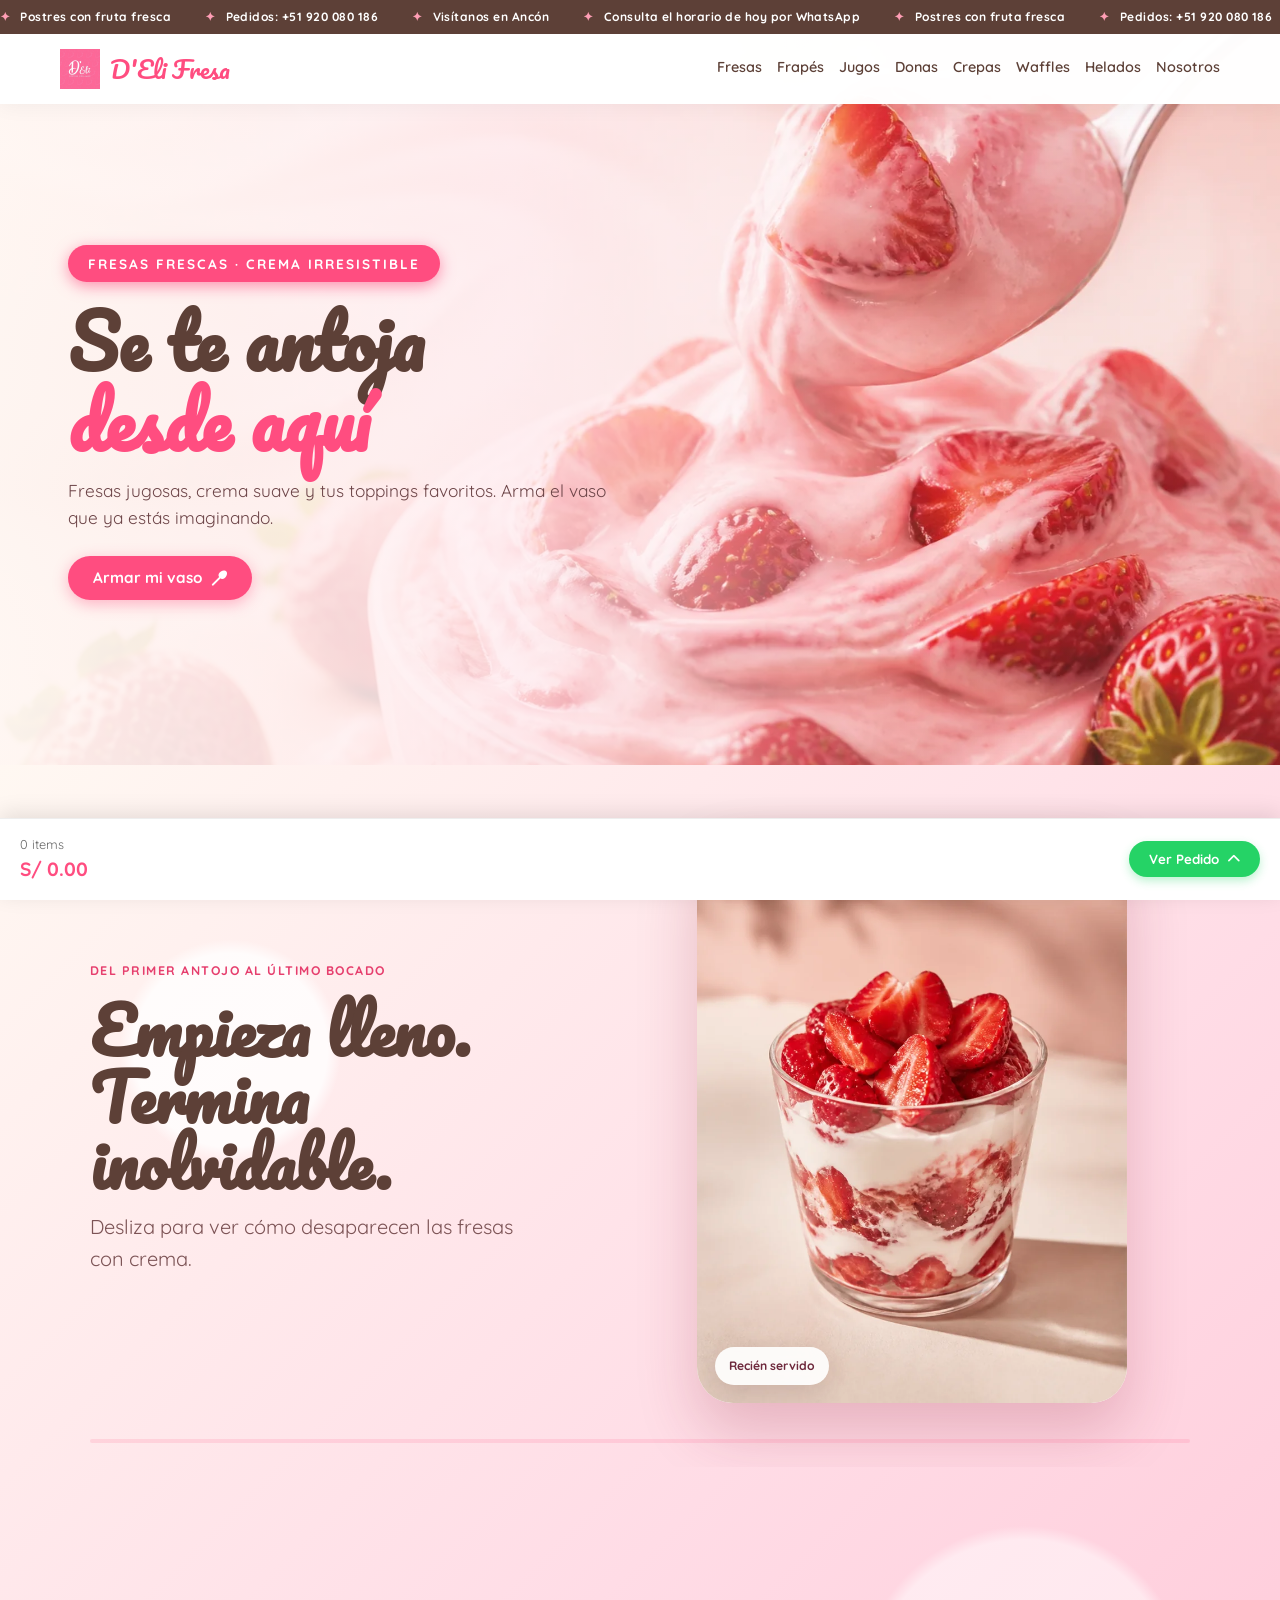
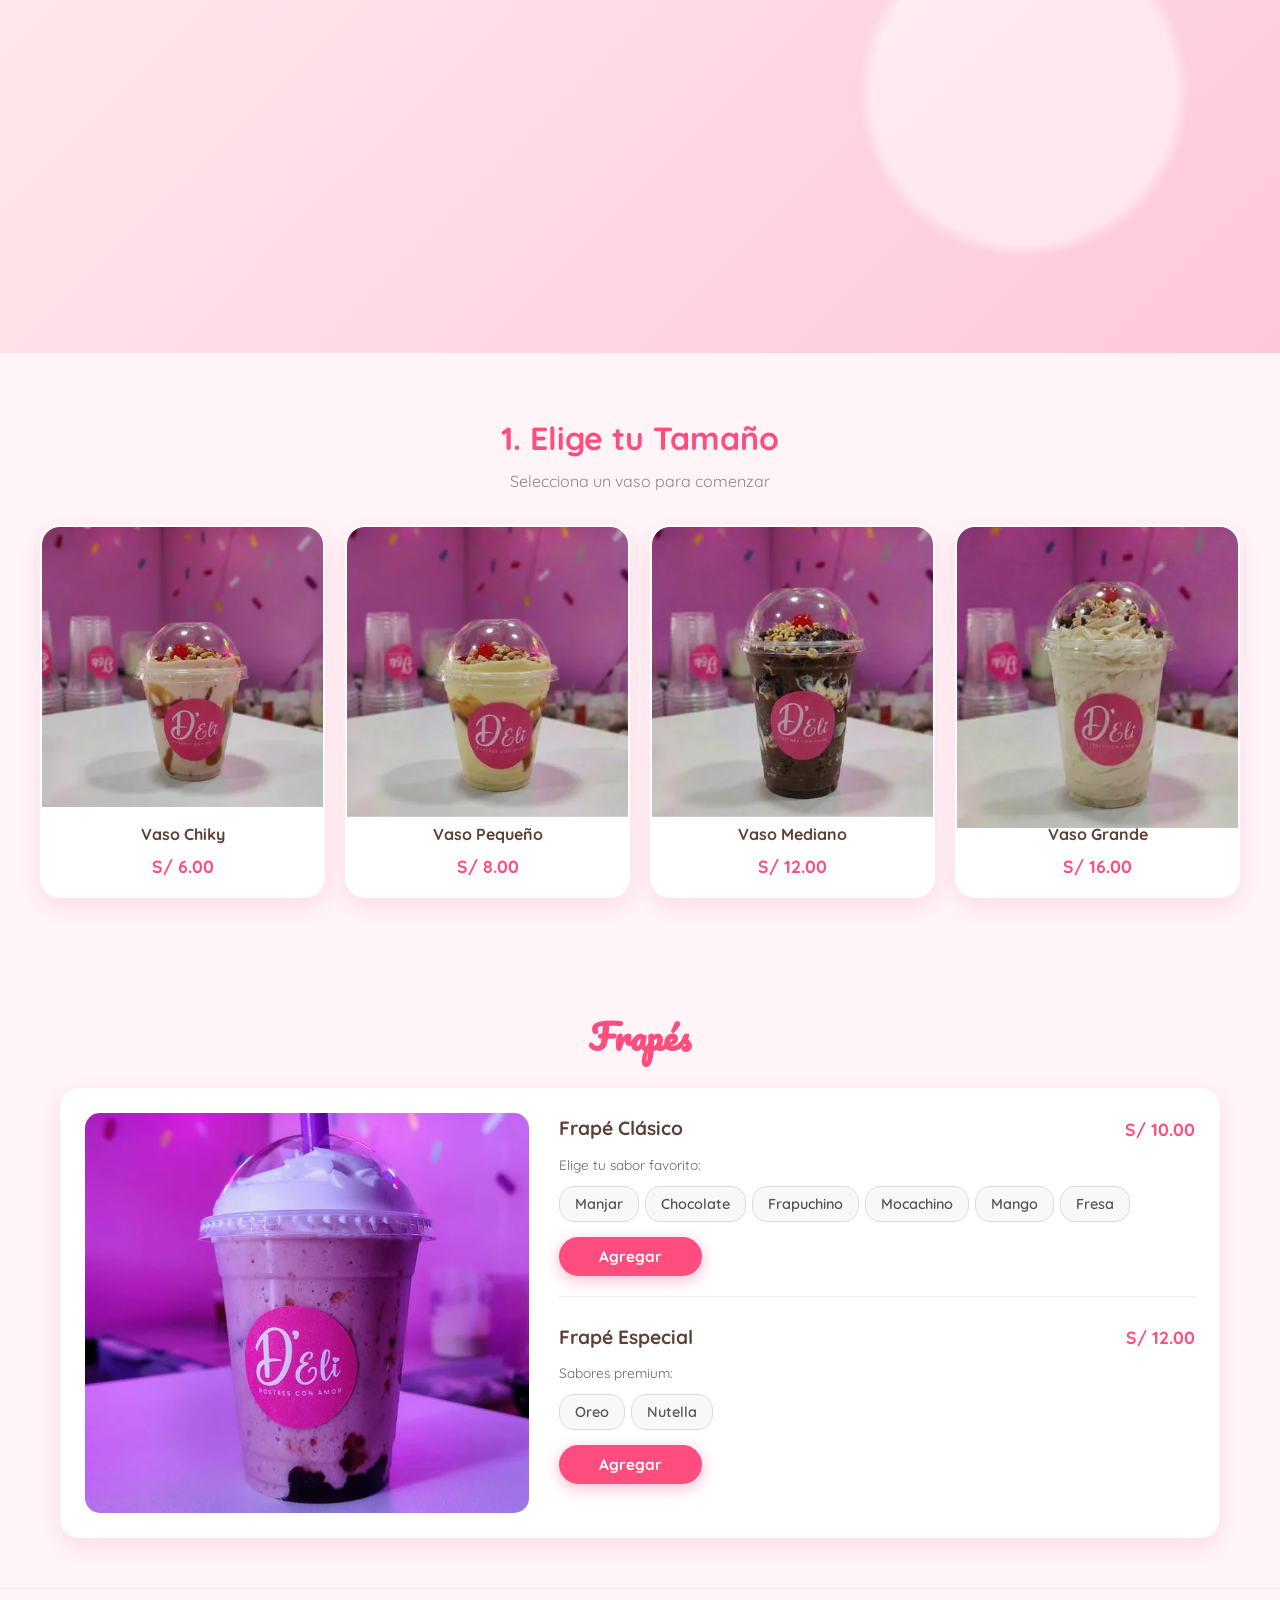
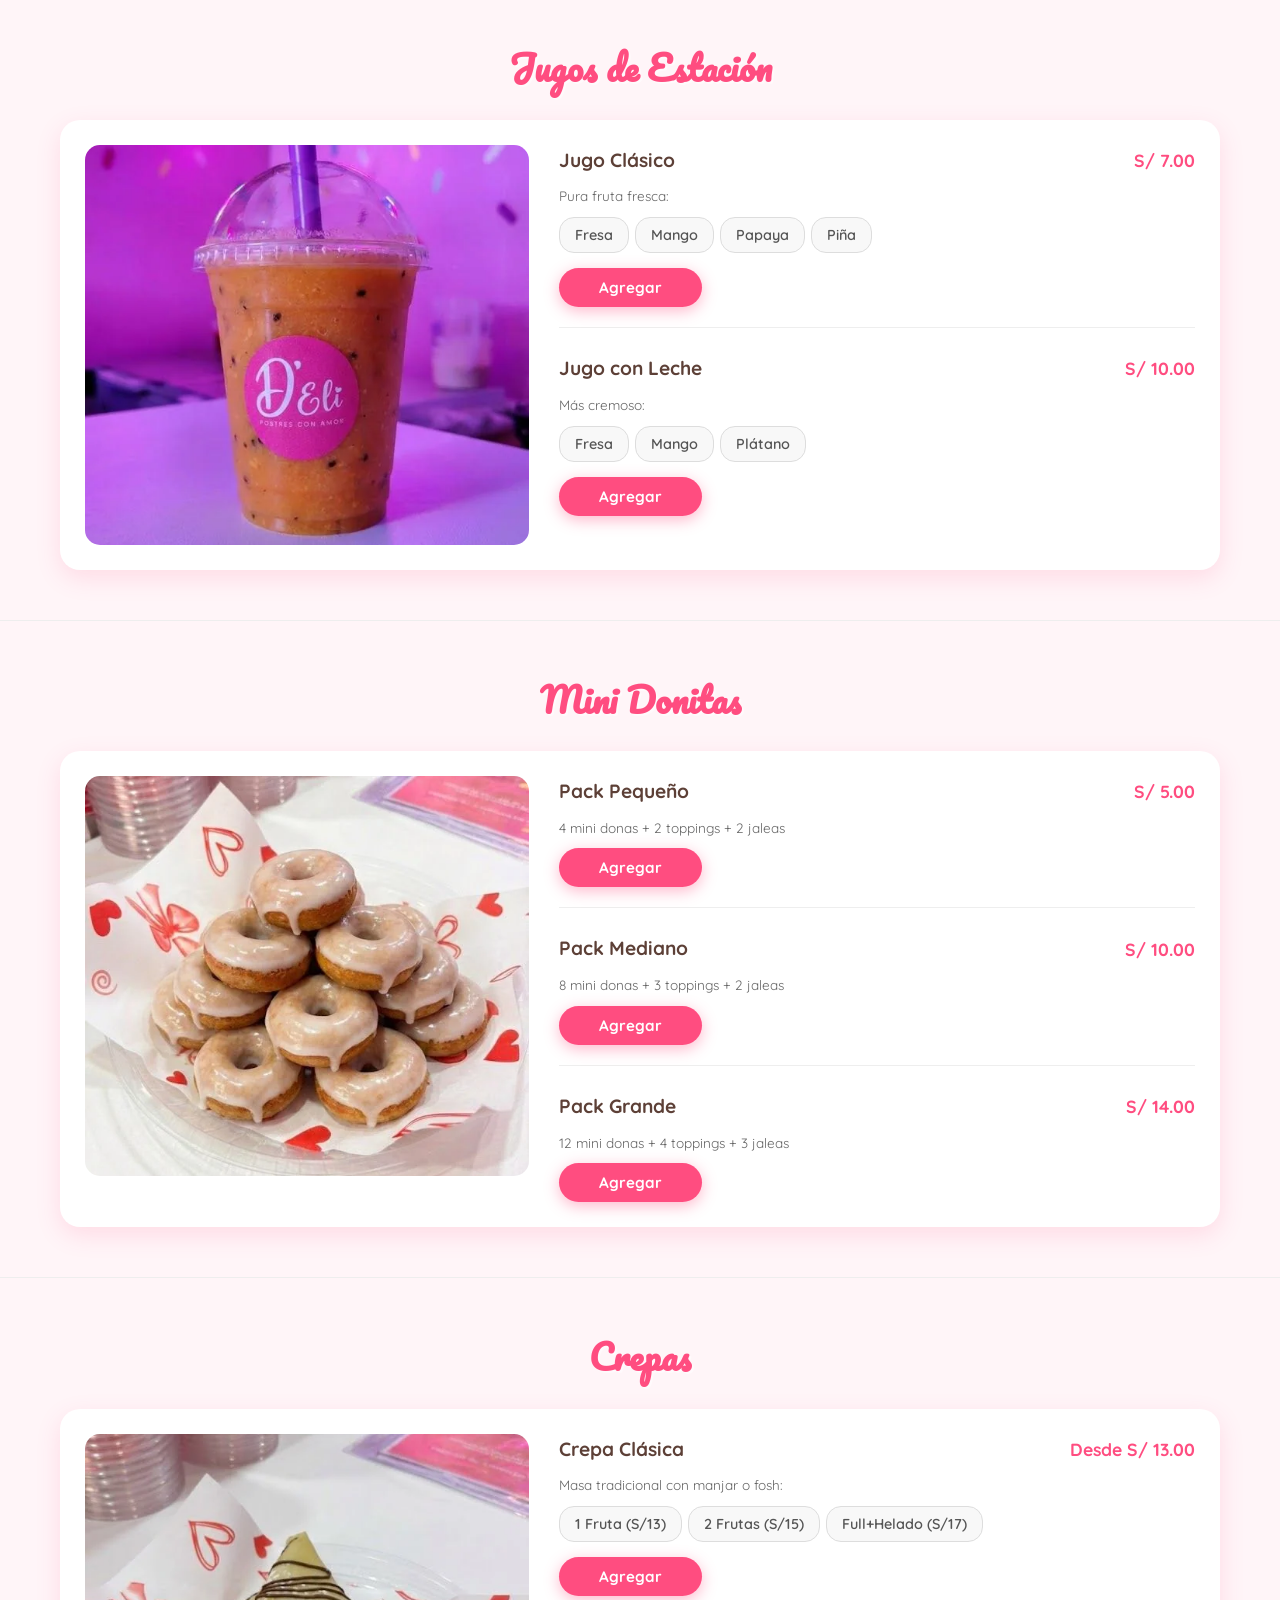
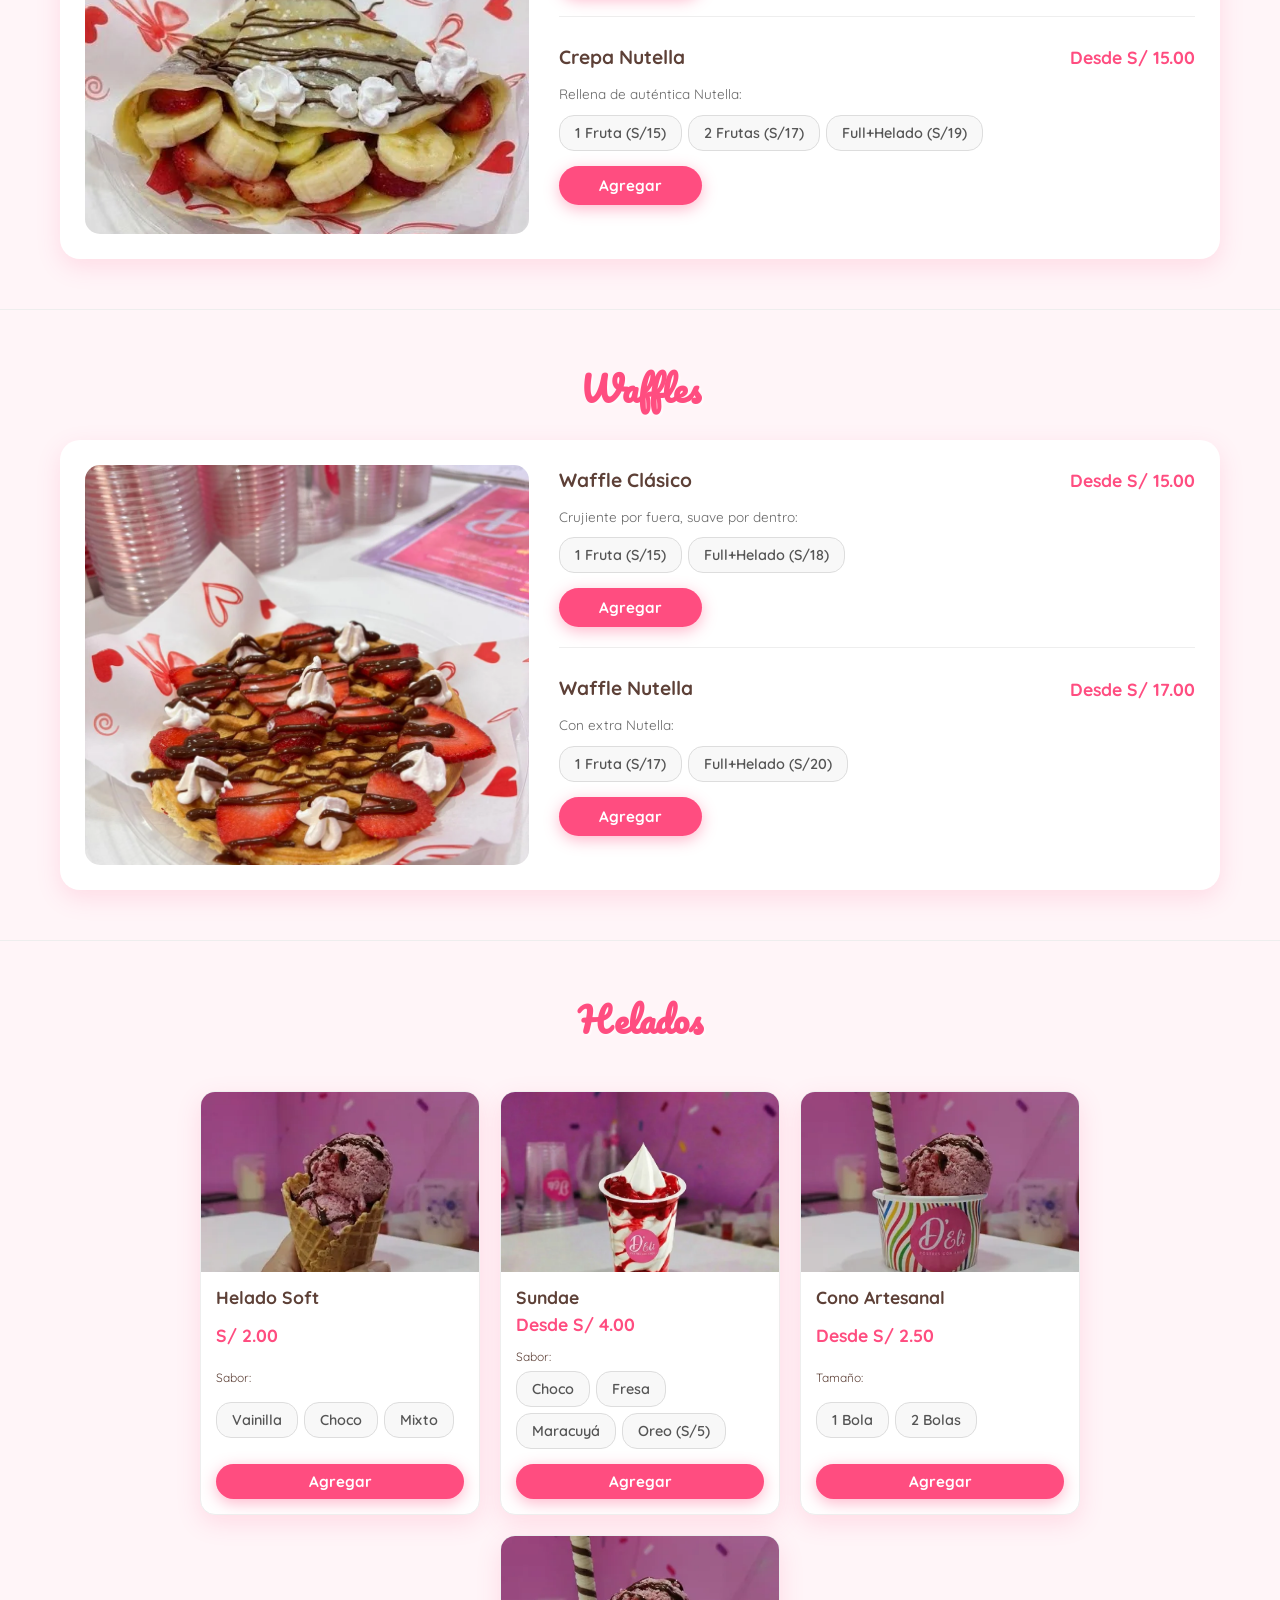
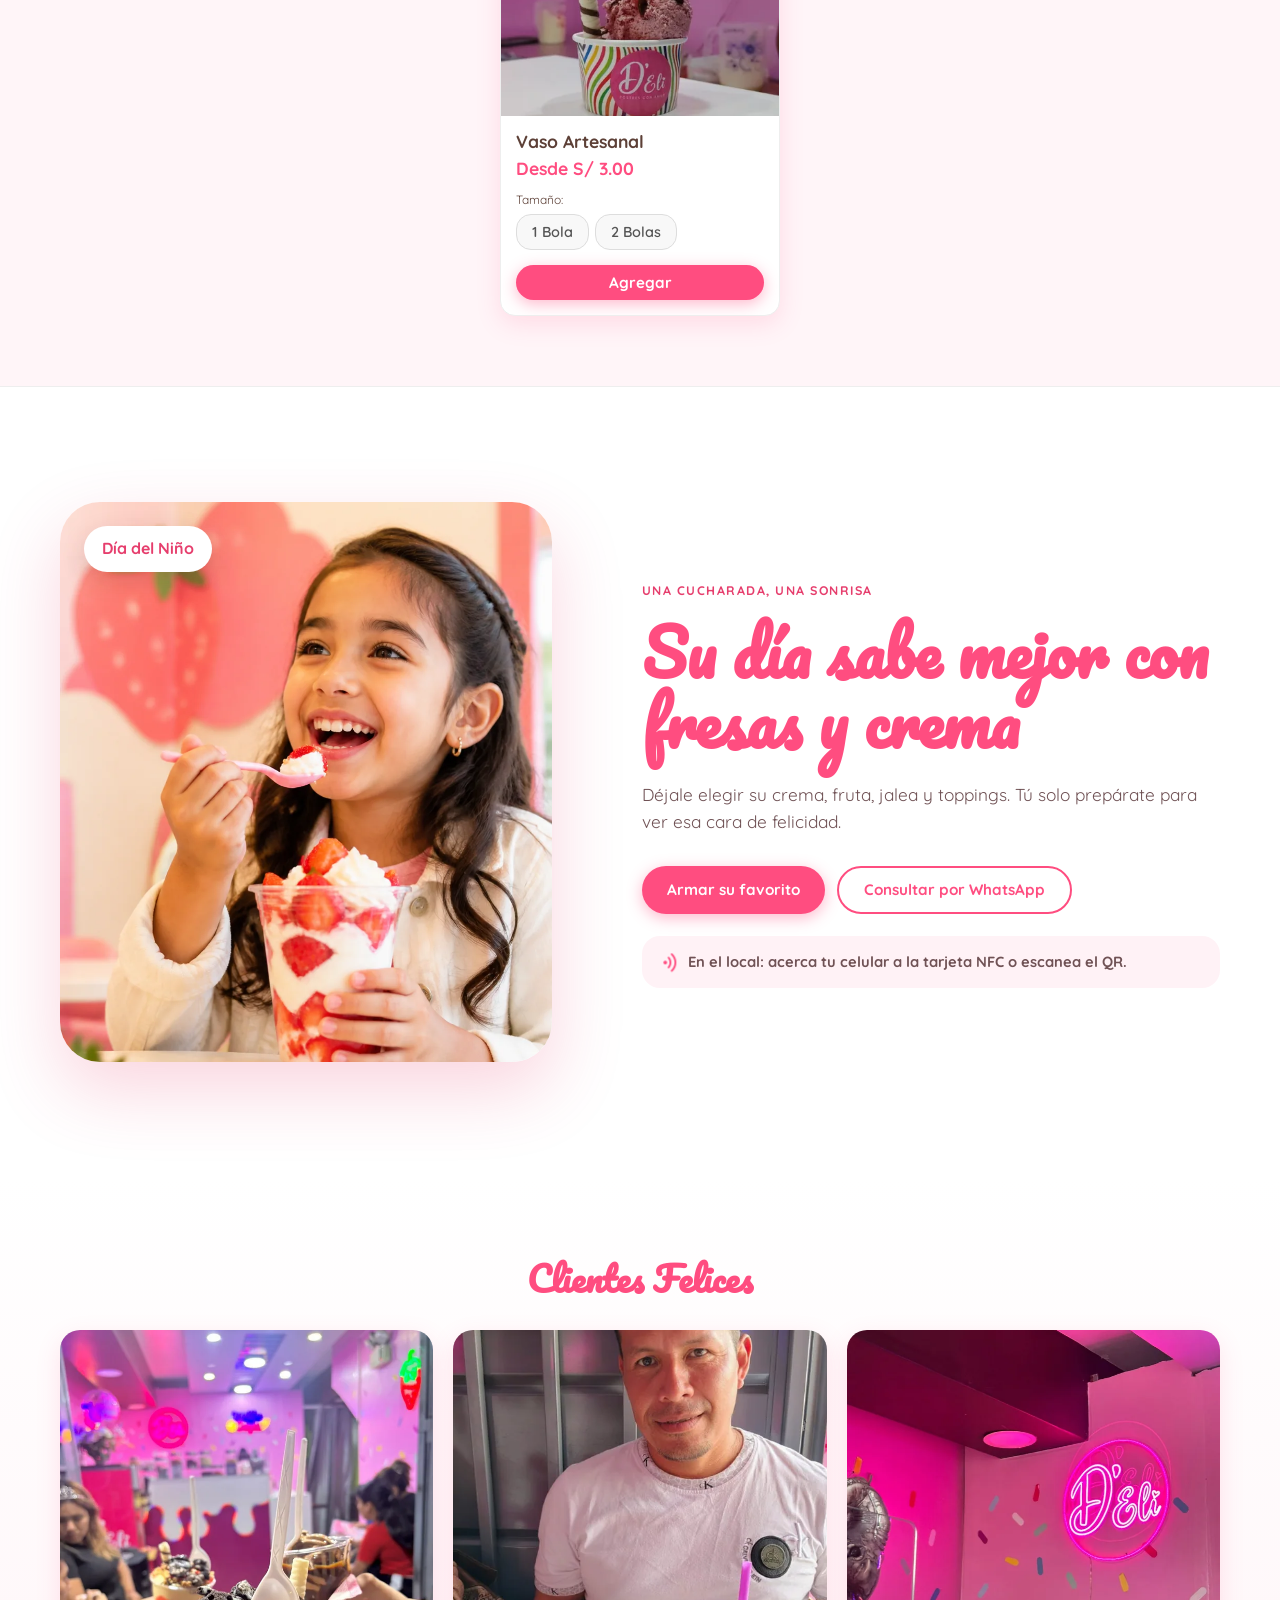
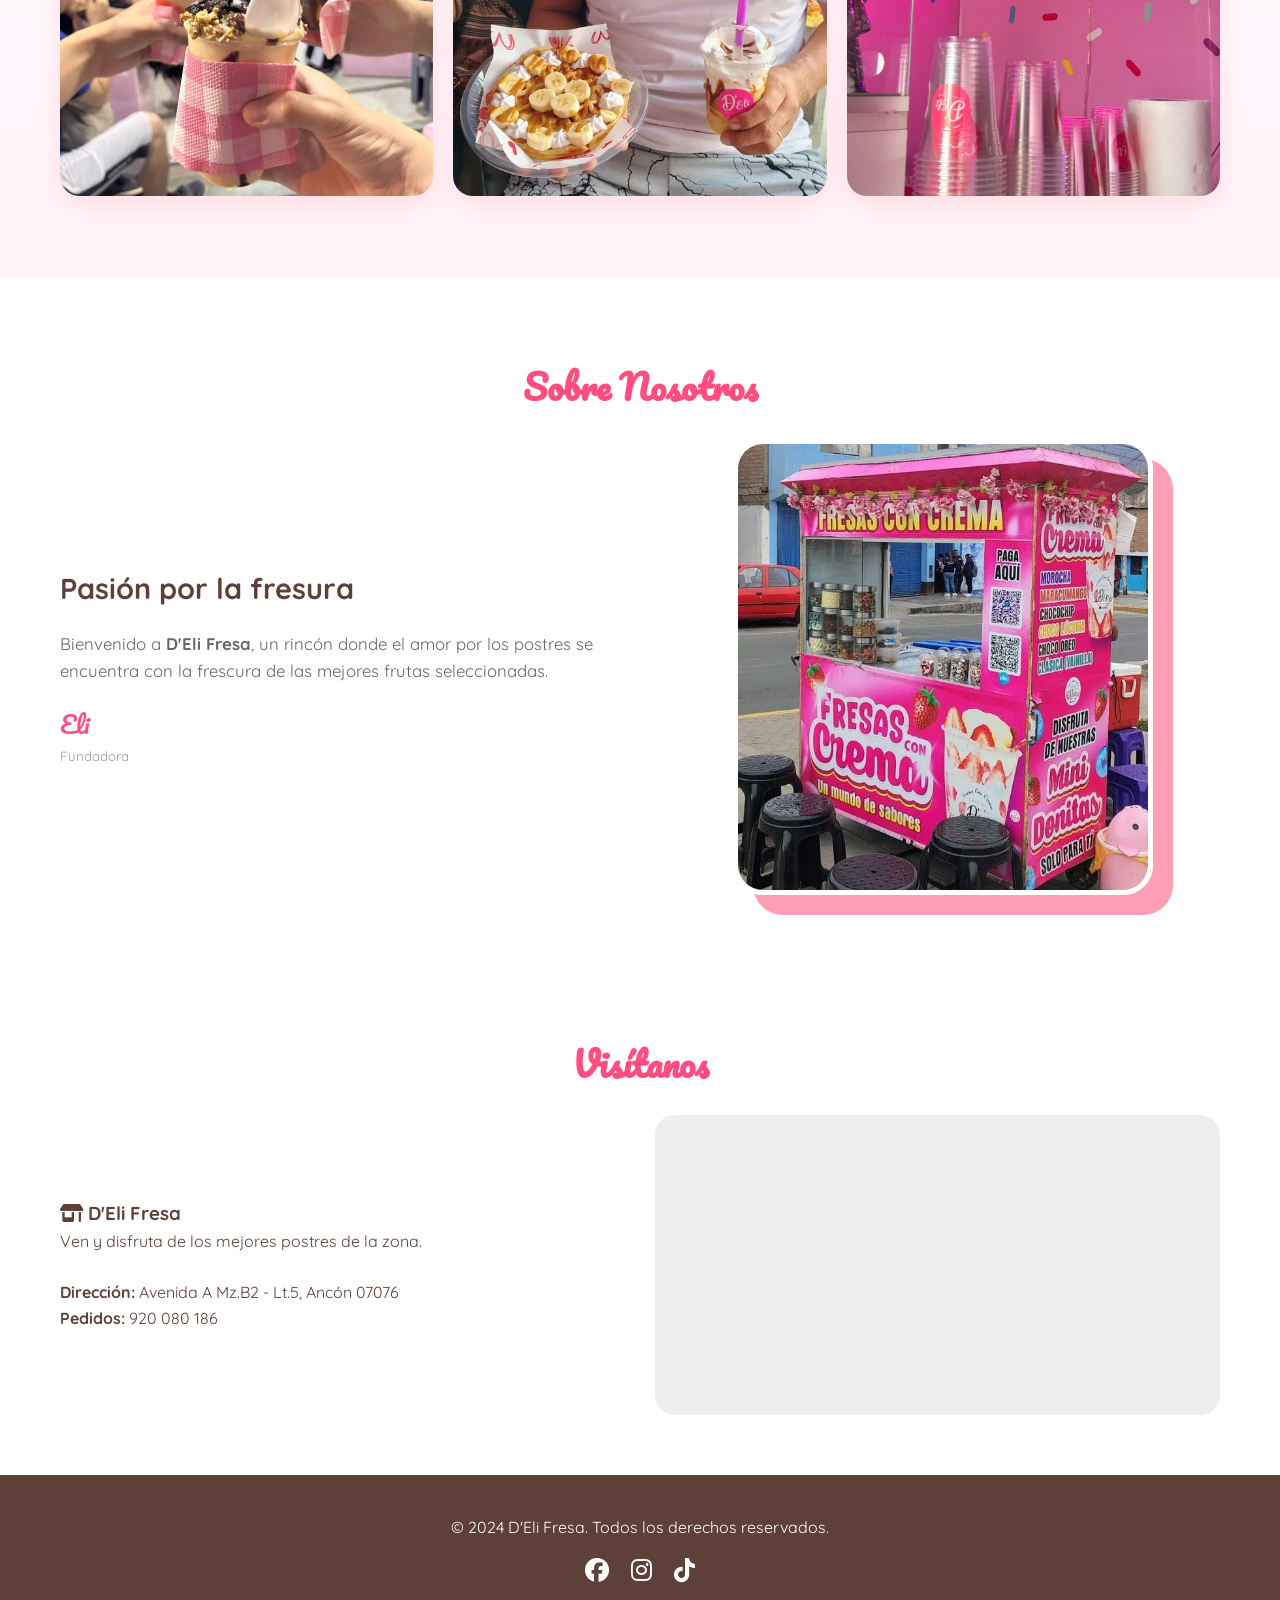
==== commit 6cf33121: "feat: add Deli Fresas mobile dessert story" ====
--- a/index.html
+++ b/index.html
@@ -71,24 +71,18 @@
         </div>
     </section>
 
-    <section class="strawberry-scroll" id="antojo" aria-label="Una fresa que se va mordiendo al avanzar">
+    <section class="strawberry-scroll" id="antojo" aria-label="El mismo vaso de fresas con crema antes y después de disfrutarlo">
         <div class="strawberry-scroll__sticky">
             <div class="strawberry-scroll__copy">
-                <span>Un scroll. Un mordisco.</span>
-                <h2>¿Llegará completa al final?</h2>
-                <p>Desliza un poco: el antojo hace el resto.</p>
-            </div>
-            <div class="strawberry-bite" aria-hidden="true">
-                <i class="strawberry-leaf leaf-one"></i>
-                <i class="strawberry-leaf leaf-two"></i>
-                <i class="strawberry-leaf leaf-three"></i>
-                <div class="strawberry-fruit">
-                    <i class="seed seed-1"></i><i class="seed seed-2"></i><i class="seed seed-3"></i>
-                    <i class="seed seed-4"></i><i class="seed seed-5"></i><i class="seed seed-6"></i>
-                    <i class="seed seed-7"></i><i class="seed seed-8"></i><i class="seed seed-9"></i>
-                    <i class="bite bite-1"></i><i class="bite bite-2"></i><i class="bite bite-3"></i>
-                    <i class="bite bite-4"></i><i class="bite bite-5"></i>
-                </div>
+                <span>Del primer antojo al último bocado</span>
+                <h2>Empieza lleno. Termina inolvidable.</h2>
+                <p>Desliza para ver cómo desaparecen las fresas con crema.</p>
+            </div>
+            <div class="dessert-story" aria-hidden="true">
+                <img class="dessert-story__before" src="/tenants/deli-fresas/story/fresas-crema-completa.webp" alt="" width="767" height="1024">
+                <img class="dessert-story__after" src="/tenants/deli-fresas/story/fresas-crema-mordida.webp" alt="" width="768" height="1024">
+                <span class="dessert-story__label dessert-story__label--before">Recién servido</span>
+                <span class="dessert-story__label dessert-story__label--after">No quedó ni la duda</span>
             </div>
             <div class="strawberry-scroll__progress" aria-hidden="true"><span></span></div>
         </div>
--- a/assets/styles.css
+++ b/assets/styles.css
@@ -191,14 +191,11 @@
     margin-bottom: 24px;
 }
 
-/* --- HISTORIA DE ANTOJO: FRESA MORDIDA --- */
+/* --- HISTORIA DE ANTOJO: ANTES Y DESPUÉS FOTOGRÁFICO --- */
 .strawberry-scroll {
-    --bite-1: 0;
-    --bite-2: 0;
-    --bite-3: 0;
-    --bite-4: 0;
-    --bite-5: 0;
     --story-progress: 0%;
+    --story-progress-number: 0;
+    --story-reveal: 100%;
     min-height: 132vh;
     background:
         radial-gradient(circle at 18% 24%, rgba(255,255,255,.8) 0 7%, transparent 8%),
@@ -231,14 +228,13 @@
 
 .strawberry-scroll__copy h2 { font-family: var(--font-title); font-size: clamp(2.5rem, 5vw, 5rem); line-height: 1.04; margin: 14px 0; color: var(--text-main); }
 .strawberry-scroll__copy p { font-size: clamp(1rem, 1.8vw, 1.25rem); color: #7c5355; }
-.strawberry-bite { width: min(44vw, 430px); aspect-ratio: 1; margin: 0 auto; position: relative; filter: drop-shadow(0 28px 26px rgba(142,32,56,.18)); transform: rotate(-5deg); }
-.strawberry-fruit { position: absolute; inset: 16% 8% 3%; overflow: hidden; background: radial-gradient(circle at 38% 26%, #ff718d, transparent 24%), linear-gradient(145deg,#ff5d79 4%,#f52d58 52%,#ca123e); border-radius: 52% 48% 48% 52% / 40% 42% 70% 68%; clip-path: polygon(50% 0, 88% 13%, 100% 42%, 83% 73%, 52% 100%, 20% 74%, 0 42%, 12% 14%); }
-.strawberry-leaf { position: absolute; z-index: 2; width: 34%; height: 20%; top: 6%; left: 34%; background: linear-gradient(135deg,#84bf4c,#397b37); border-radius: 100% 0 100% 0; transform-origin: bottom center; }
-.leaf-one { transform: rotate(-28deg); }.leaf-two { transform: rotate(8deg) scale(.92); }.leaf-three { transform: rotate(43deg) scale(.82); }
-.seed { position: absolute; width: 3.6%; height: 6%; border-radius: 50%; background: #ffe8a3; transform: rotate(18deg); box-shadow: inset 0 1px 2px rgba(90,45,20,.2); }
-.seed-1{left:30%;top:24%}.seed-2{left:52%;top:18%}.seed-3{left:70%;top:30%}.seed-4{left:20%;top:43%}.seed-5{left:46%;top:43%}.seed-6{left:75%;top:51%}.seed-7{left:32%;top:66%}.seed-8{left:55%;top:70%}.seed-9{left:48%;top:86%}
-.bite { position: absolute; width: 38%; aspect-ratio: 1; border-radius: 50%; background: #ffdce6; transform: scale(0); transition: transform .18s ease-out; box-shadow: -3px 1px 0 rgba(132,24,53,.06); }
-.bite-1{right:-5%;top:1%;transform:scale(var(--bite-1))}.bite-2{right:-8%;top:20%;transform:scale(var(--bite-2))}.bite-3{right:-4%;top:40%;transform:scale(var(--bite-3))}.bite-4{right:1%;top:59%;transform:scale(var(--bite-4))}.bite-5{right:14%;top:74%;transform:scale(var(--bite-5))}
+.dessert-story { width:min(44vw,430px); aspect-ratio:3/4; margin:0 auto; position:relative; overflow:hidden; border-radius:36px; background:#fff; box-shadow:0 28px 60px rgba(142,32,56,.22); }
+.dessert-story img { position:absolute; inset:0; width:100%; height:100%; object-fit:cover; }
+.dessert-story__before { opacity:1; }
+.dessert-story__after { opacity:var(--story-progress-number); clip-path:inset(var(--story-reveal) 0 0 0); }
+.dessert-story__label { position:absolute; z-index:2; left:18px; bottom:18px; padding:9px 14px; border-radius:999px; background:rgba(255,255,255,.9); color:#6e293c; font-size:.76rem; font-weight:800; box-shadow:0 8px 24px rgba(71,20,34,.14); backdrop-filter:blur(8px); }
+.dessert-story__label--before { opacity:calc(1 - var(--story-progress-number)); }
+.dessert-story__label--after { opacity:var(--story-progress-number); }
 .strawberry-scroll__progress { position:absolute; bottom:24px; left:0; right:0; height:4px; background:rgba(255,77,128,.14); border-radius:10px; overflow:hidden; }
 .strawberry-scroll__progress span { display:block; width:var(--story-progress); height:100%; background:var(--primary-color); transition:width .08s linear; }
 
@@ -314,13 +310,16 @@
 }
 
 @media(max-width: 768px) {
-    #hero { min-height: 78svh; background-position: 61% center; align-items:flex-end; }
-    .hero-content { margin:0; width:100%; padding:120px 24px 54px; background:linear-gradient(0deg,rgba(255,248,244,.98),rgba(255,248,244,.82) 65%,transparent); }
-    #hero h1 { font-size:clamp(3rem,15vw,4.4rem); }
+    #hero { min-height: 88svh; background-position: 63% center; align-items:flex-end; padding:18px 16px 28px; }
+    .hero-content { margin:0; width:100%; max-width:none; padding:22px; border:1px solid rgba(255,255,255,.72); border-radius:26px; background:rgba(255,250,247,.86); box-shadow:0 18px 50px rgba(111,38,55,.18); backdrop-filter:blur(7px); }
+    .hero-badge { margin-bottom:12px; padding:7px 14px; font-size:.68rem; letter-spacing:1.4px; }
+    #hero h1 { font-size:clamp(2.75rem,13vw,3.8rem); margin-bottom:.7rem; }
+    #hero p { margin-bottom:18px; font-size:.95rem; line-height:1.55; }
     .strawberry-scroll { min-height:118vh; }
-    .strawberry-scroll__sticky { top:104px; min-height:calc(100svh - 104px); grid-template-columns:1fr; grid-template-rows:auto 1fr; gap:12px; padding:30px 0 46px; text-align:center; }
-    .strawberry-scroll__copy h2 { font-size:clamp(2.3rem,12vw,3.7rem); }
-    .strawberry-bite { width:min(76vw,390px); }
+    .strawberry-scroll__sticky { top:104px; min-height:calc(100svh - 104px); grid-template-columns:1fr; grid-template-rows:auto 1fr; gap:14px; padding:22px 0 40px; text-align:center; }
+    .strawberry-scroll__copy h2 { font-size:clamp(2rem,10vw,3.2rem); margin:8px 0; }
+    .strawberry-scroll__copy p { font-size:.92rem; }
+    .dessert-story { width:min(78vw,340px); max-height:54svh; }
     .kids-campaign__grid { grid-template-columns:1fr; }
     .kids-campaign__photo { min-height:520px; border-radius:28px; }
     .kids-campaign__actions .btn { width:100%; }
@@ -344,12 +343,22 @@
         flex-shrink: 0;
     }
     #grid-cups .option-img { height: 240px; }
+
+    #grid-creams,
+    #grid-toppings { grid-template-columns:repeat(3,minmax(0,1fr)); gap:8px; }
+    #grid-creams .option-card,
+    #grid-toppings .option-card { min-width:0; border-radius:14px; }
+    #grid-creams .option-img,
+    #grid-toppings .option-img { width:100%; height:82px; object-fit:cover; }
+    #grid-creams .option-details,
+    #grid-toppings .option-details { padding:9px 5px 10px; }
+    #grid-creams .option-name,
+    #grid-toppings .option-name { font-size:.7rem; line-height:1.2; overflow-wrap:anywhere; }
 }
 
 @media (prefers-reduced-motion: reduce) {
     .hero-content { animation:none; }
-    .strawberry-bite { transform:none; }
-    .bite { transition:none; }
+    .dessert-story__after { opacity:1; clip-path:none; }
 }
 
 /* GRID TOPPINGS */
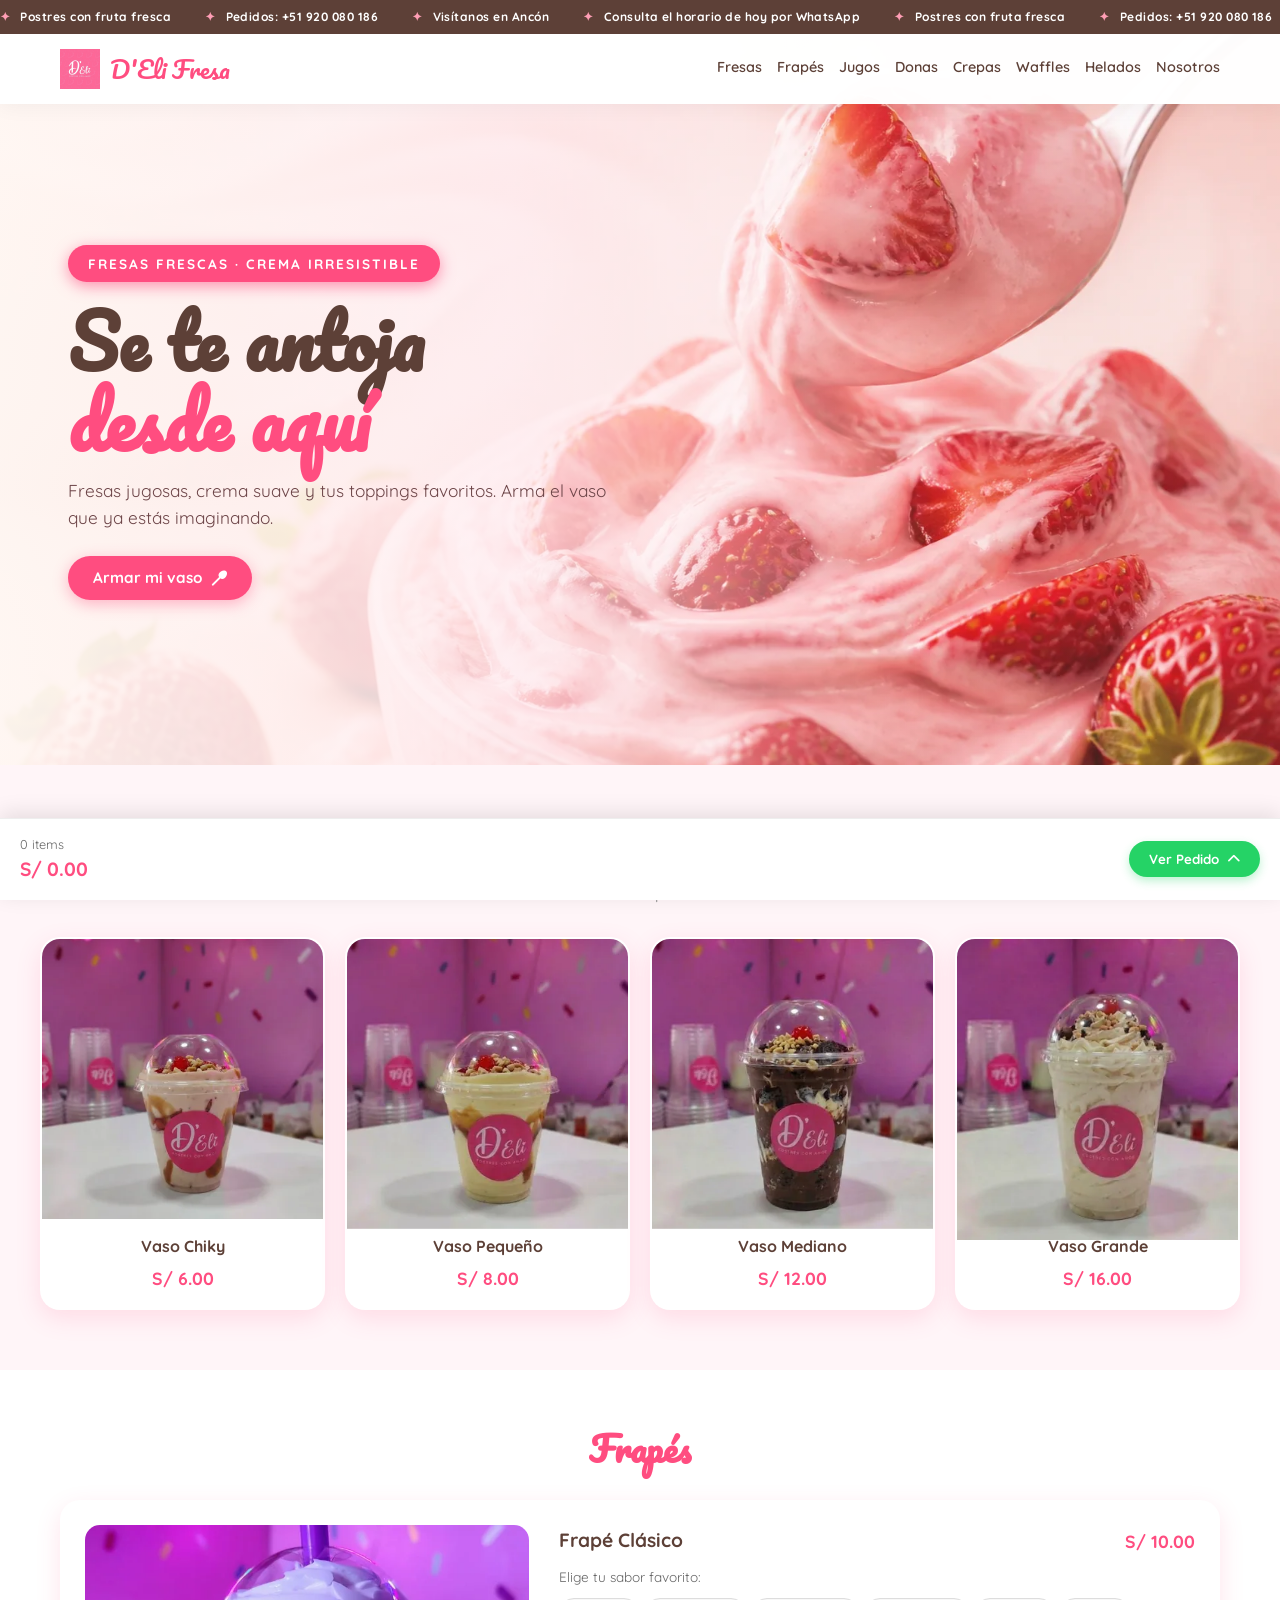
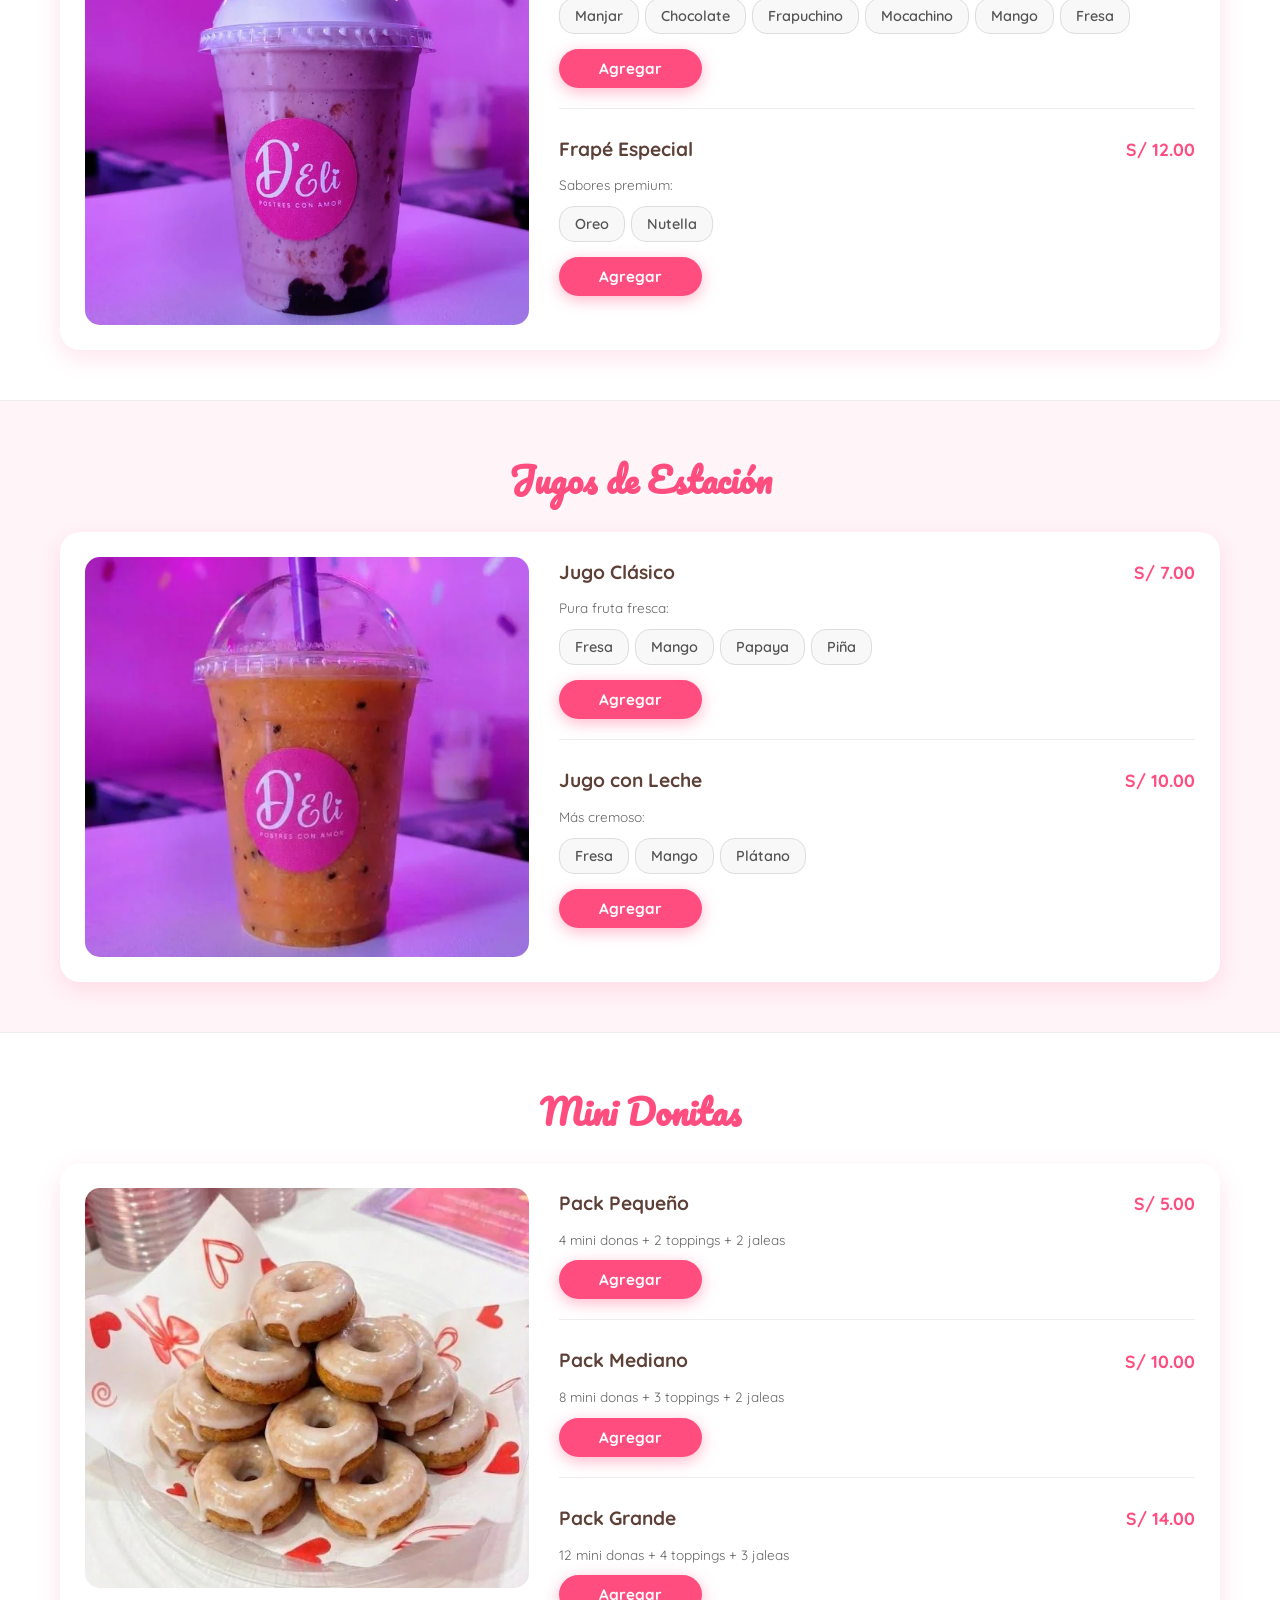
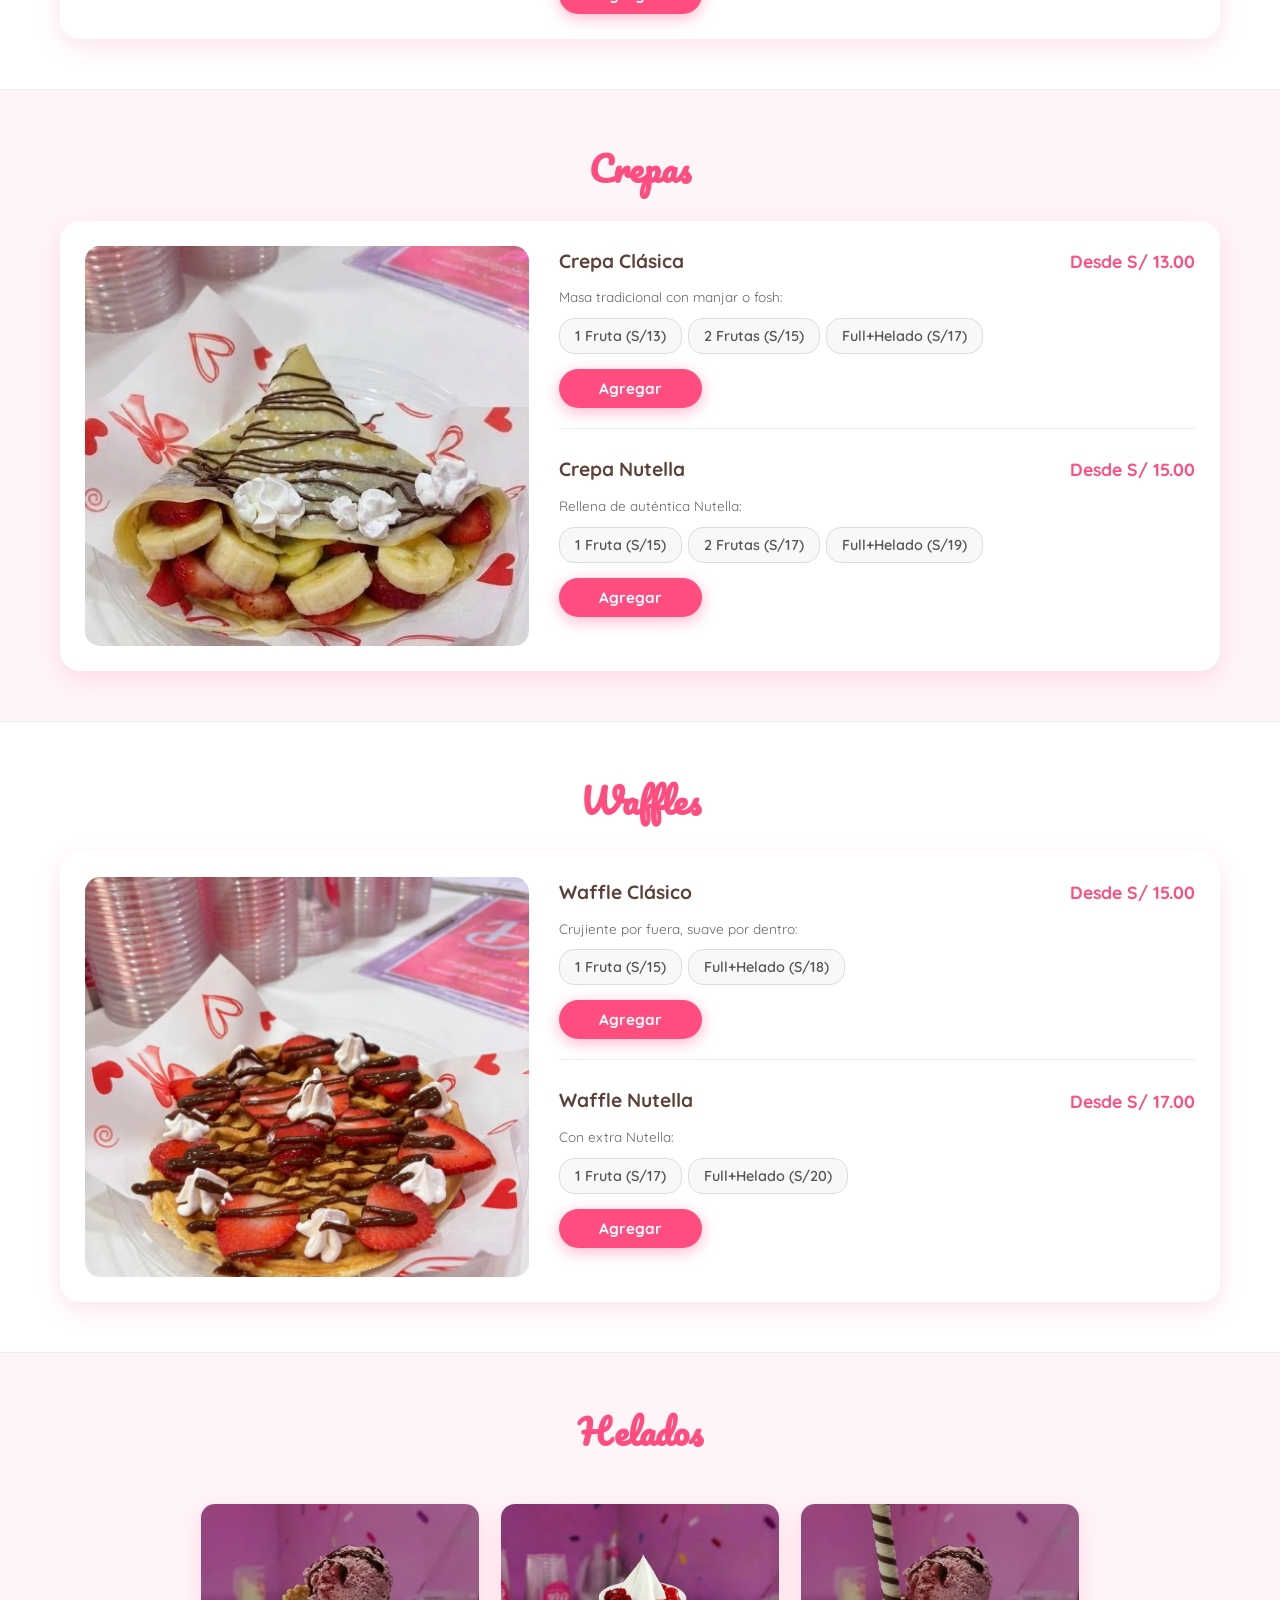
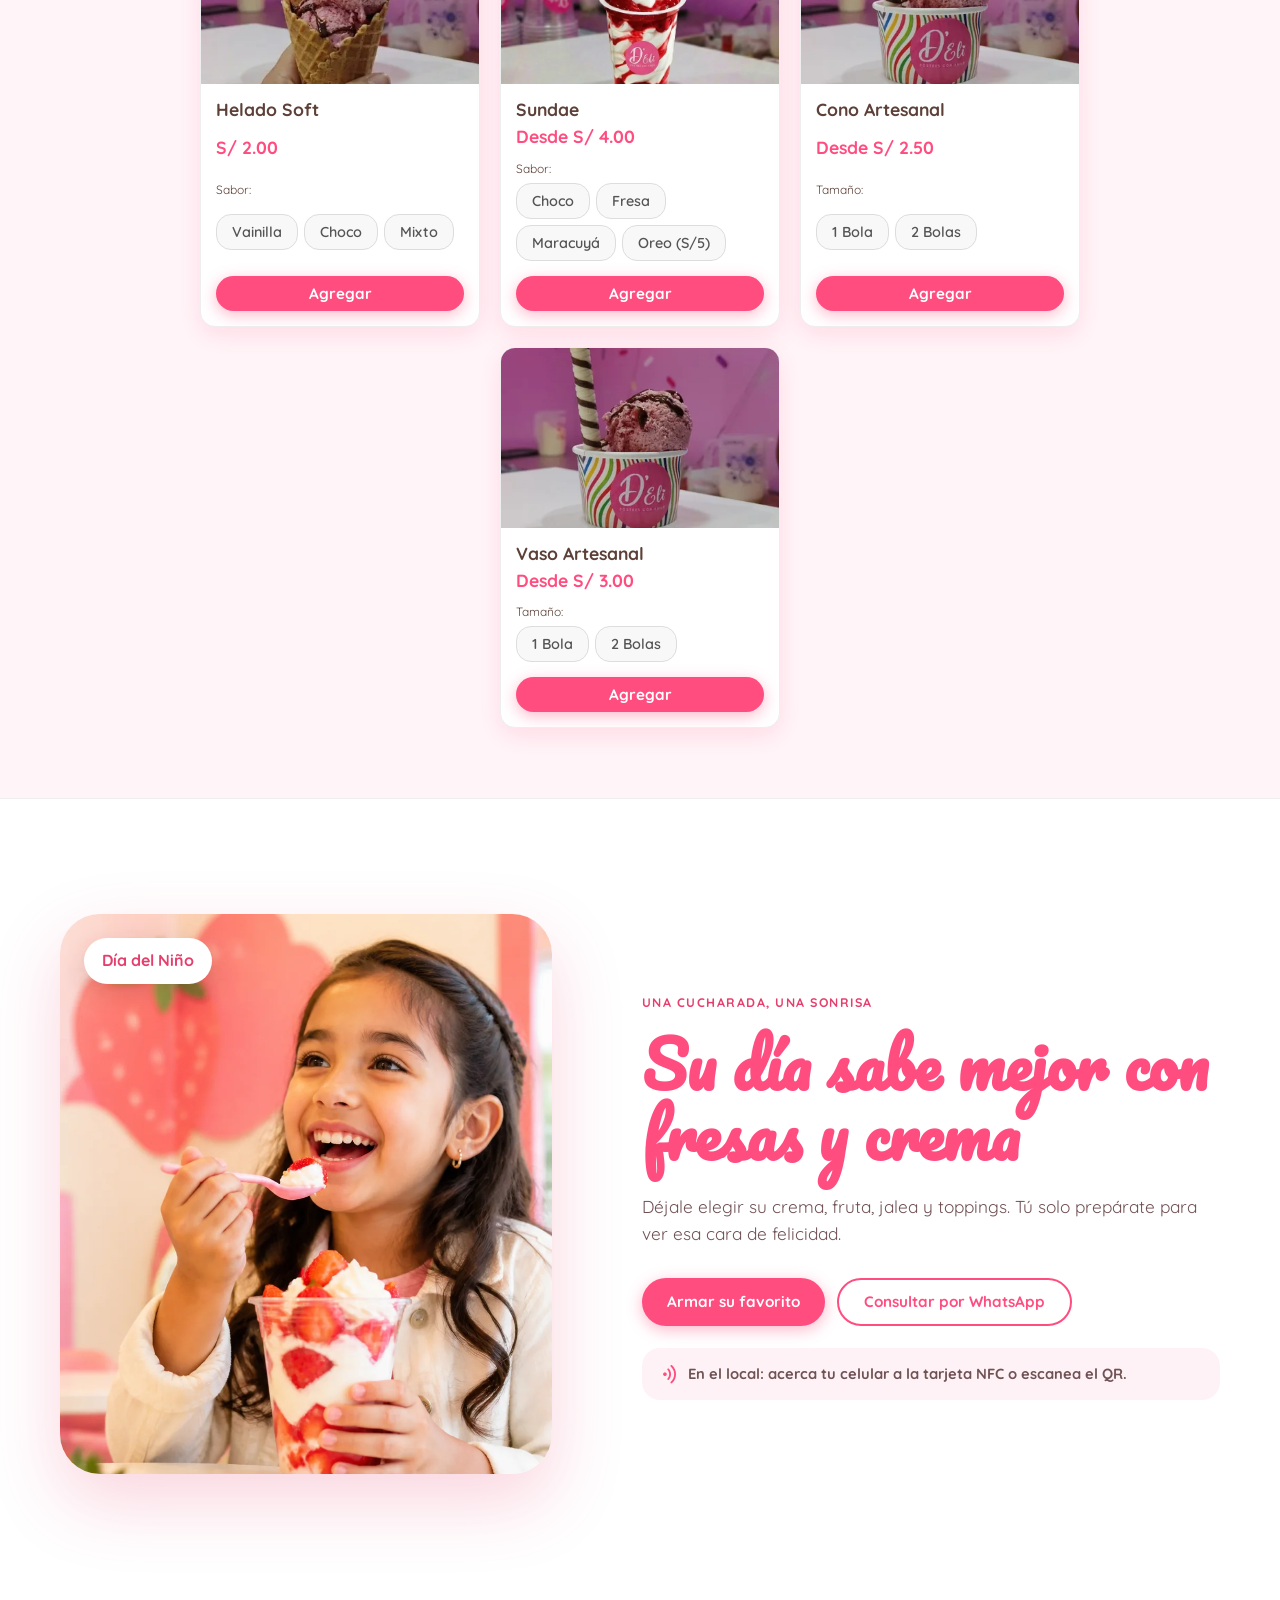
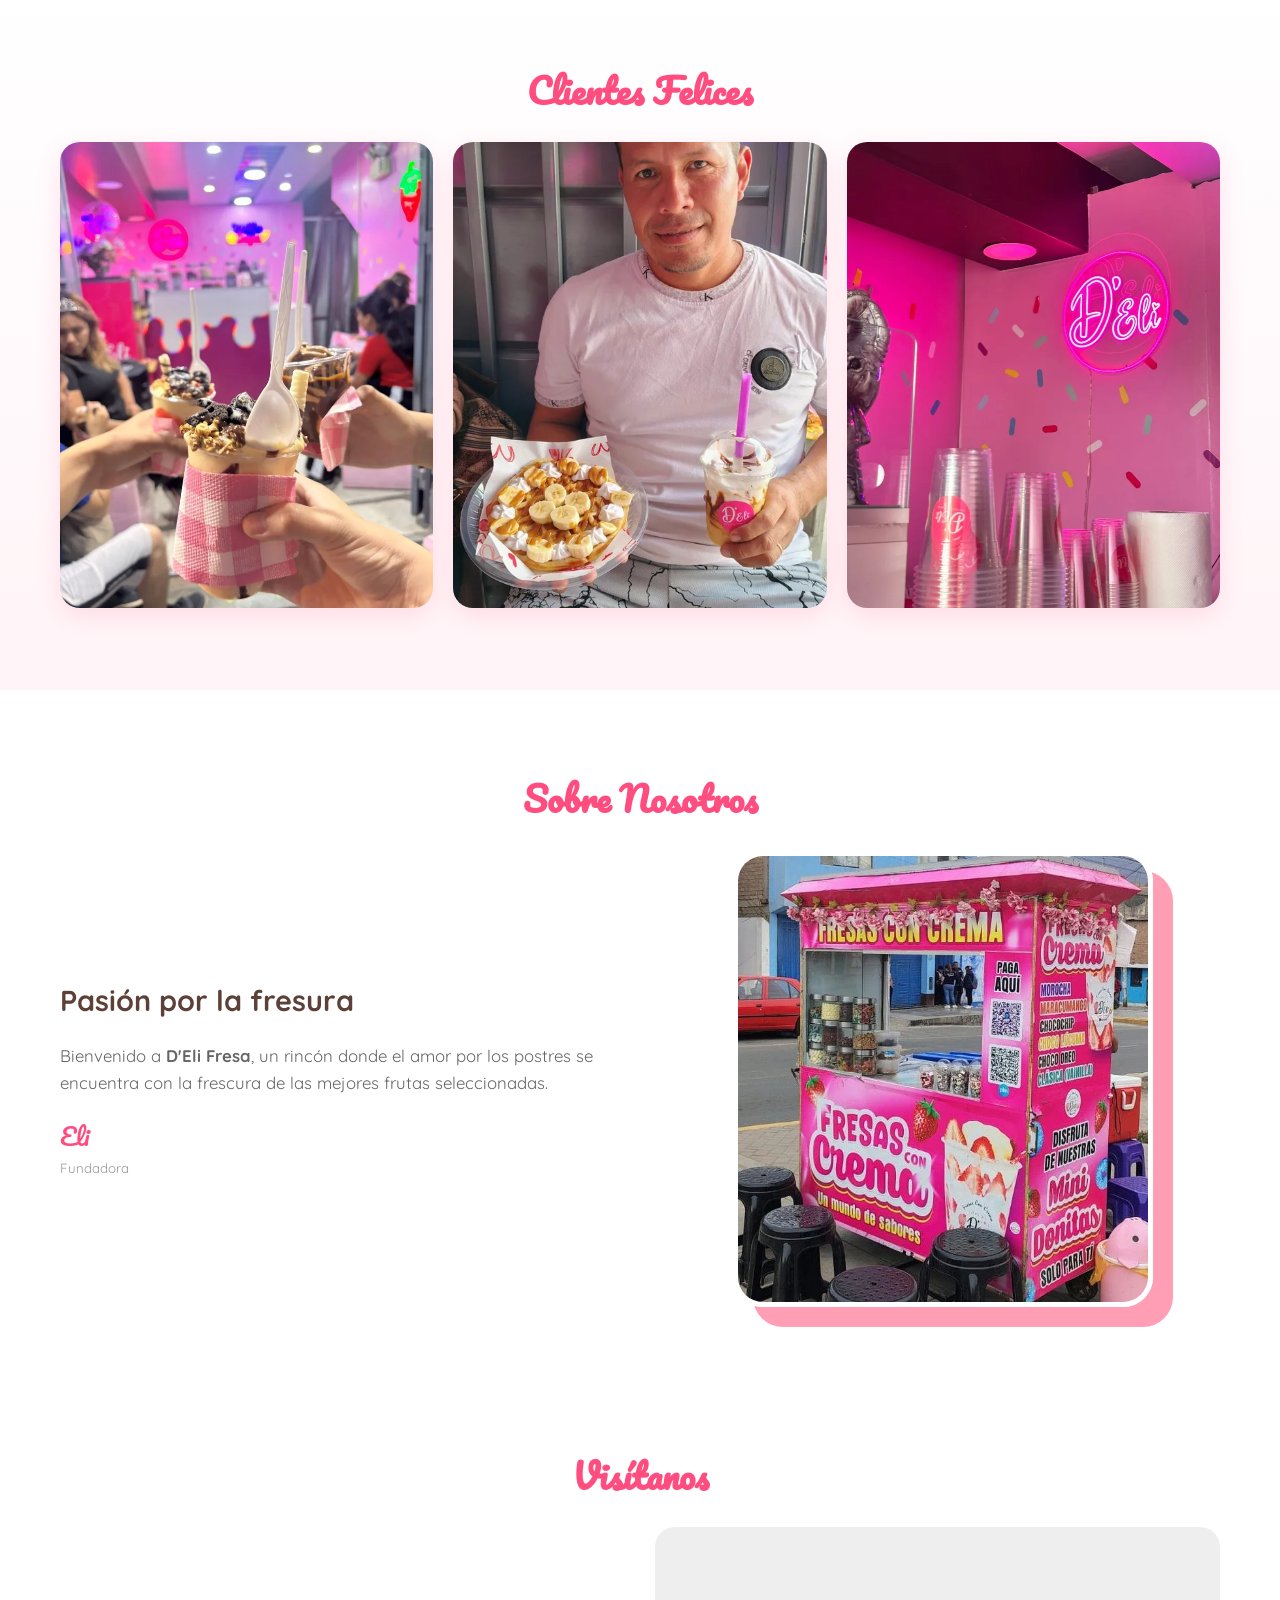
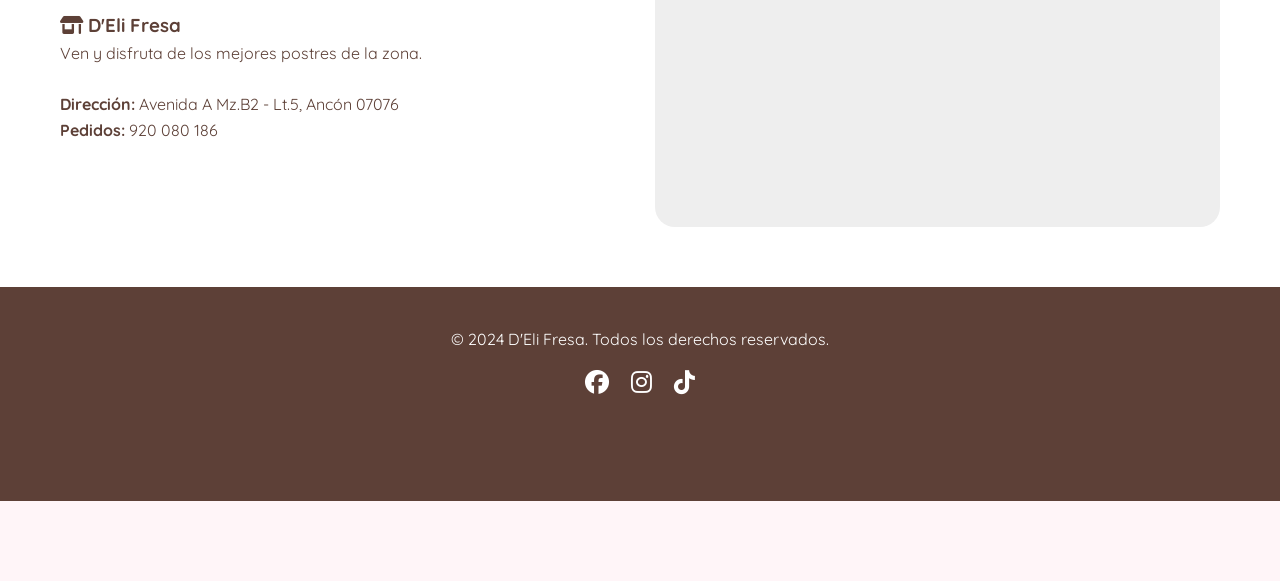
==== commit d9d87482: "fix: simplify Deli Fresas mobile ordering" ====
--- a/index.html
+++ b/index.html
@@ -71,23 +71,6 @@
         </div>
     </section>
 
-    <section class="strawberry-scroll" id="antojo" aria-label="El mismo vaso de fresas con crema antes y después de disfrutarlo">
-        <div class="strawberry-scroll__sticky">
-            <div class="strawberry-scroll__copy">
-                <span>Del primer antojo al último bocado</span>
-                <h2>Empieza lleno. Termina inolvidable.</h2>
-                <p>Desliza para ver cómo desaparecen las fresas con crema.</p>
-            </div>
-            <div class="dessert-story" aria-hidden="true">
-                <img class="dessert-story__before" src="/tenants/deli-fresas/story/fresas-crema-completa.webp" alt="" width="767" height="1024">
-                <img class="dessert-story__after" src="/tenants/deli-fresas/story/fresas-crema-mordida.webp" alt="" width="768" height="1024">
-                <span class="dessert-story__label dessert-story__label--before">Recién servido</span>
-                <span class="dessert-story__label dessert-story__label--after">No quedó ni la duda</span>
-            </div>
-            <div class="strawberry-scroll__progress" aria-hidden="true"><span></span></div>
-        </div>
-    </section>
-
     <section id="catalogo" class="container">
         
         <div id="step-0" class="step-container active">
--- a/assets/styles.css
+++ b/assets/styles.css
@@ -191,33 +191,6 @@
     margin-bottom: 24px;
 }
 
-/* --- HISTORIA DE ANTOJO: ANTES Y DESPUÉS FOTOGRÁFICO --- */
-.strawberry-scroll {
-    --story-progress: 0%;
-    --story-progress-number: 0;
-    --story-reveal: 100%;
-    min-height: 132vh;
-    background:
-        radial-gradient(circle at 18% 24%, rgba(255,255,255,.8) 0 7%, transparent 8%),
-        radial-gradient(circle at 80% 78%, rgba(255,255,255,.5) 0 11%, transparent 12%),
-        linear-gradient(135deg, #fff8f2, #ffdce6 58%, #ffc8d8);
-    position: relative;
-}
-
-.strawberry-scroll__sticky {
-    min-height: min(78vh, 760px);
-    position: sticky;
-    top: 104px;
-    display: grid;
-    grid-template-columns: minmax(0, .9fr) minmax(300px, 1.1fr);
-    align-items: center;
-    gap: clamp(24px, 7vw, 100px);
-    width: min(1100px, calc(100% - 40px));
-    margin: 0 auto;
-    overflow: hidden;
-}
-
-.strawberry-scroll__copy span,
 .kids-campaign__eyebrow {
     color: var(--primary-dark);
     font-weight: 800;
@@ -225,18 +198,6 @@
     text-transform: uppercase;
     font-size: .78rem;
 }
-
-.strawberry-scroll__copy h2 { font-family: var(--font-title); font-size: clamp(2.5rem, 5vw, 5rem); line-height: 1.04; margin: 14px 0; color: var(--text-main); }
-.strawberry-scroll__copy p { font-size: clamp(1rem, 1.8vw, 1.25rem); color: #7c5355; }
-.dessert-story { width:min(44vw,430px); aspect-ratio:3/4; margin:0 auto; position:relative; overflow:hidden; border-radius:36px; background:#fff; box-shadow:0 28px 60px rgba(142,32,56,.22); }
-.dessert-story img { position:absolute; inset:0; width:100%; height:100%; object-fit:cover; }
-.dessert-story__before { opacity:1; }
-.dessert-story__after { opacity:var(--story-progress-number); clip-path:inset(var(--story-reveal) 0 0 0); }
-.dessert-story__label { position:absolute; z-index:2; left:18px; bottom:18px; padding:9px 14px; border-radius:999px; background:rgba(255,255,255,.9); color:#6e293c; font-size:.76rem; font-weight:800; box-shadow:0 8px 24px rgba(71,20,34,.14); backdrop-filter:blur(8px); }
-.dessert-story__label--before { opacity:calc(1 - var(--story-progress-number)); }
-.dessert-story__label--after { opacity:var(--story-progress-number); }
-.strawberry-scroll__progress { position:absolute; bottom:24px; left:0; right:0; height:4px; background:rgba(255,77,128,.14); border-radius:10px; overflow:hidden; }
-.strawberry-scroll__progress span { display:block; width:var(--story-progress); height:100%; background:var(--primary-color); transition:width .08s linear; }
 
 /* --- CAMPAÑA DÍA DEL NIÑO --- */
 .kids-campaign { padding: clamp(70px, 9vw, 120px) 0; background: #fff; }
@@ -315,34 +276,24 @@
     .hero-badge { margin-bottom:12px; padding:7px 14px; font-size:.68rem; letter-spacing:1.4px; }
     #hero h1 { font-size:clamp(2.75rem,13vw,3.8rem); margin-bottom:.7rem; }
     #hero p { margin-bottom:18px; font-size:.95rem; line-height:1.55; }
-    .strawberry-scroll { min-height:118vh; }
-    .strawberry-scroll__sticky { top:104px; min-height:calc(100svh - 104px); grid-template-columns:1fr; grid-template-rows:auto 1fr; gap:14px; padding:22px 0 40px; text-align:center; }
-    .strawberry-scroll__copy h2 { font-size:clamp(2rem,10vw,3.2rem); margin:8px 0; }
-    .strawberry-scroll__copy p { font-size:.92rem; }
-    .dessert-story { width:min(78vw,340px); max-height:54svh; }
     .kids-campaign__grid { grid-template-columns:1fr; }
     .kids-campaign__photo { min-height:520px; border-radius:28px; }
     .kids-campaign__actions .btn { width:100%; }
     #grid-cups {
-        display: flex;
-        overflow-x: auto;
-        scroll-snap-type: x mandatory;
-        padding: 10px 20px 30px;
-        gap: 20px;
-        grid-template-columns: none;
-        justify-content: flex-start;
-        -webkit-overflow-scrolling: touch;
-        scrollbar-width: none;
-    }
-    #grid-cups::-webkit-scrollbar { display: none; }
+        display: grid;
+        grid-template-columns: repeat(2, minmax(0, 1fr));
+        gap: 10px;
+        padding: 8px 0 24px;
+    }
 
     #grid-cups .option-card {
-        min-width: 200px;
-        width: 200px;
-        scroll-snap-align: center;
-        flex-shrink: 0;
-    }
-    #grid-cups .option-img { height: 240px; }
+        min-width: 0;
+        width: 100%;
+        border-radius: 16px;
+    }
+    #grid-cups .option-img { height: 150px; }
+    #grid-cups .option-details { padding: 10px 5px 12px; }
+    #grid-cups .option-name { font-size: .84rem; }
 
     #grid-creams,
     #grid-toppings { grid-template-columns:repeat(3,minmax(0,1fr)); gap:8px; }
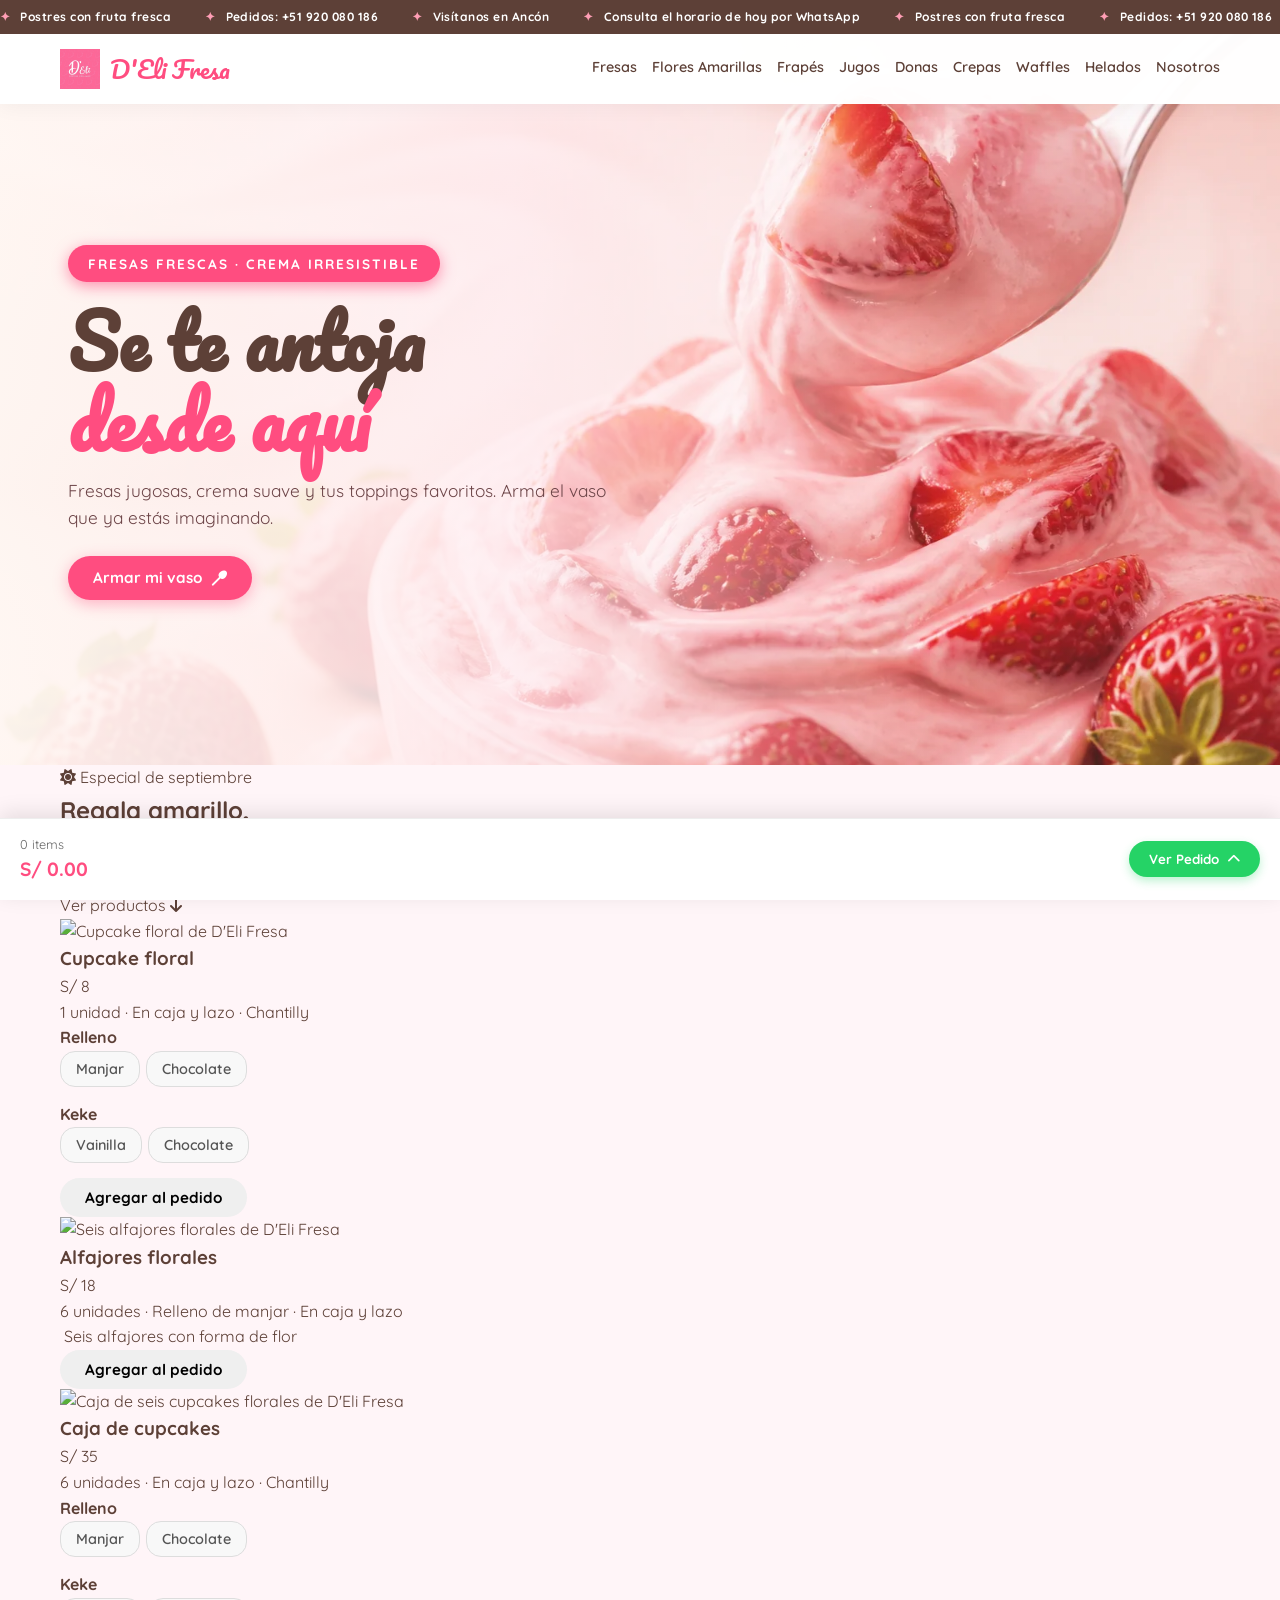
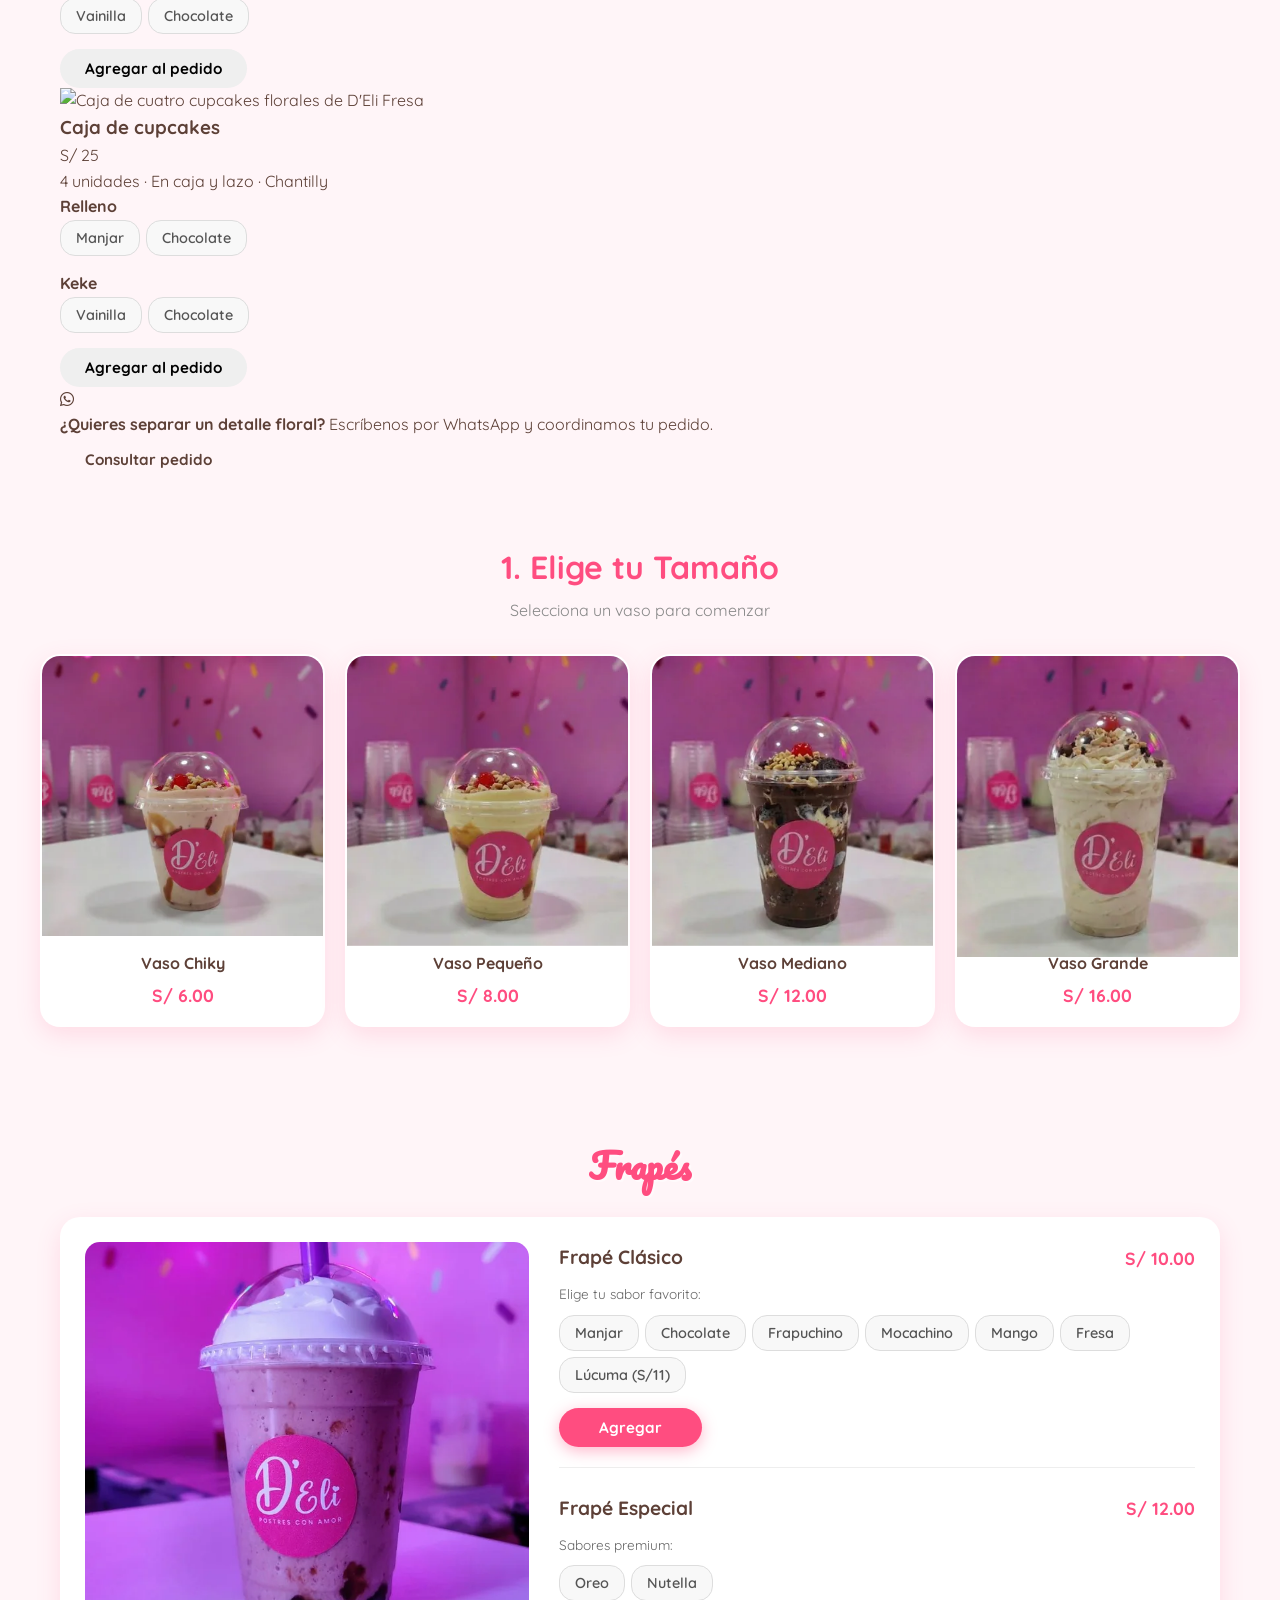
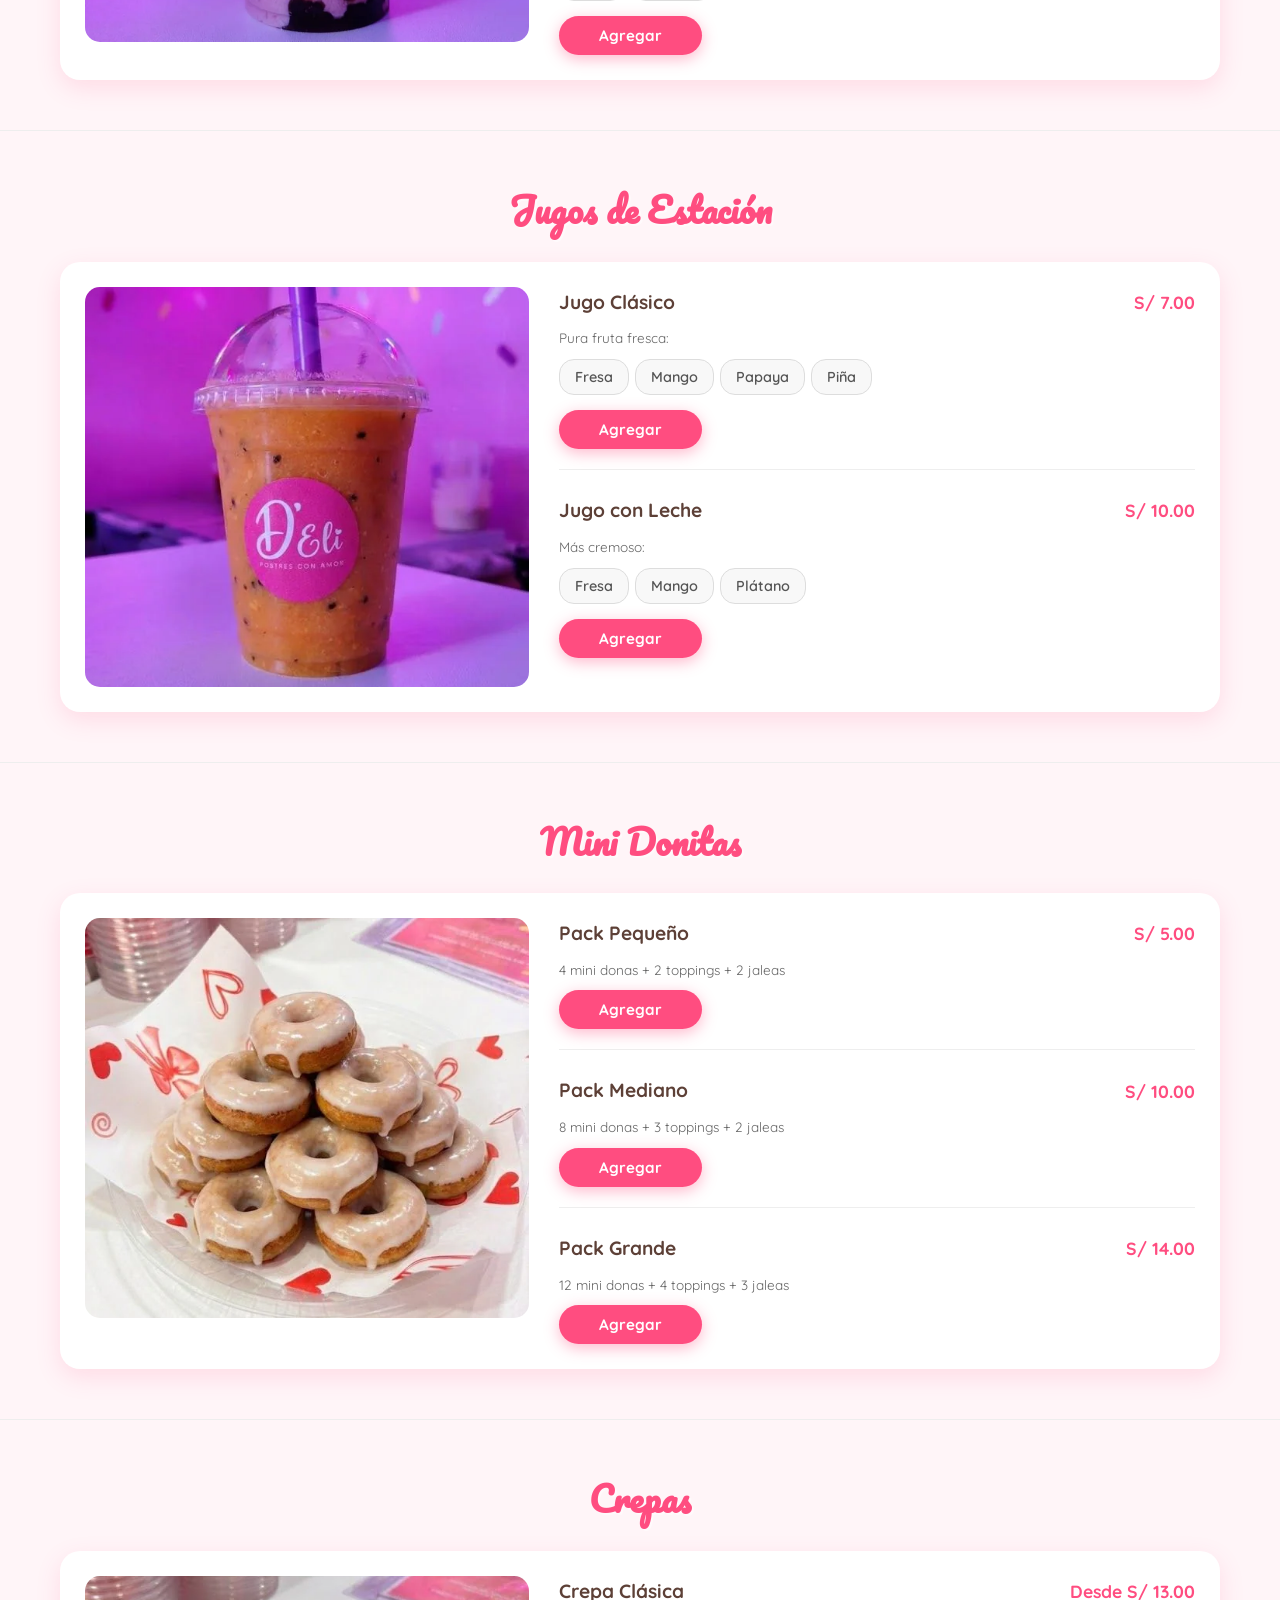
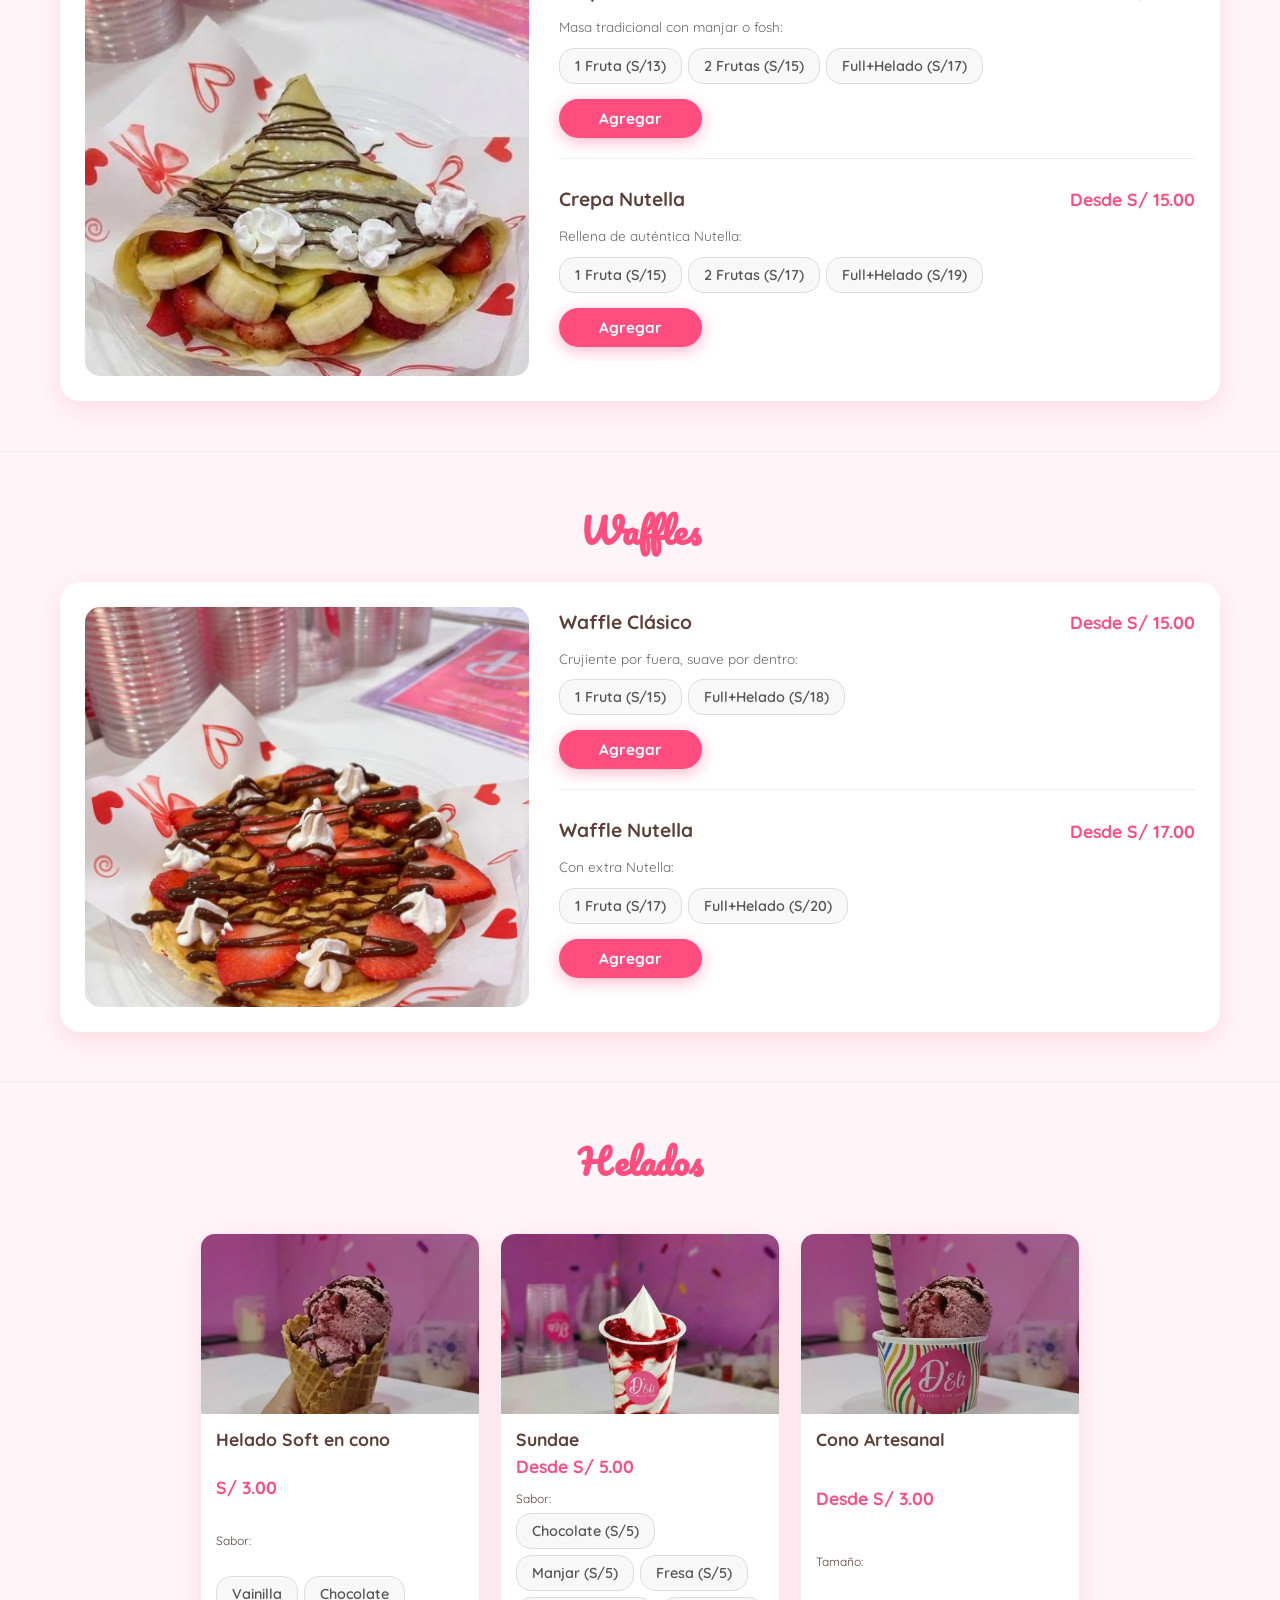
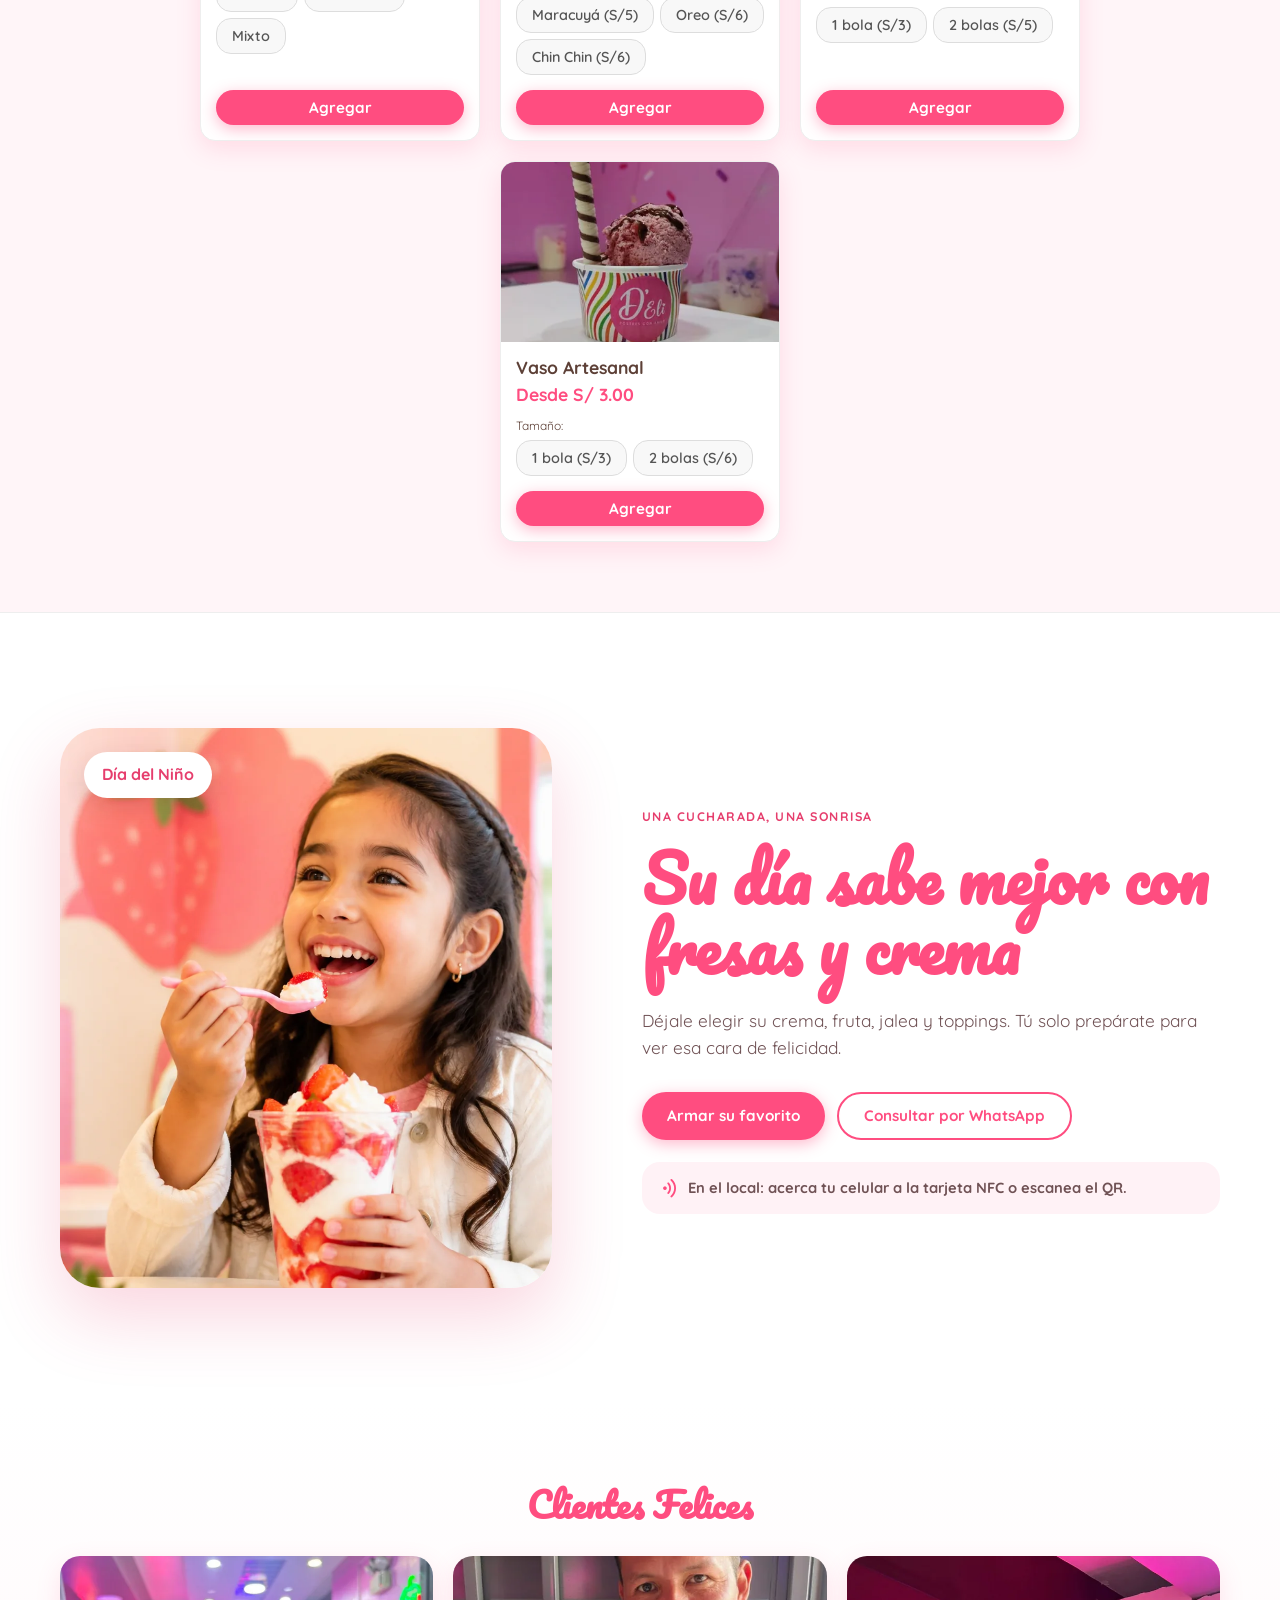
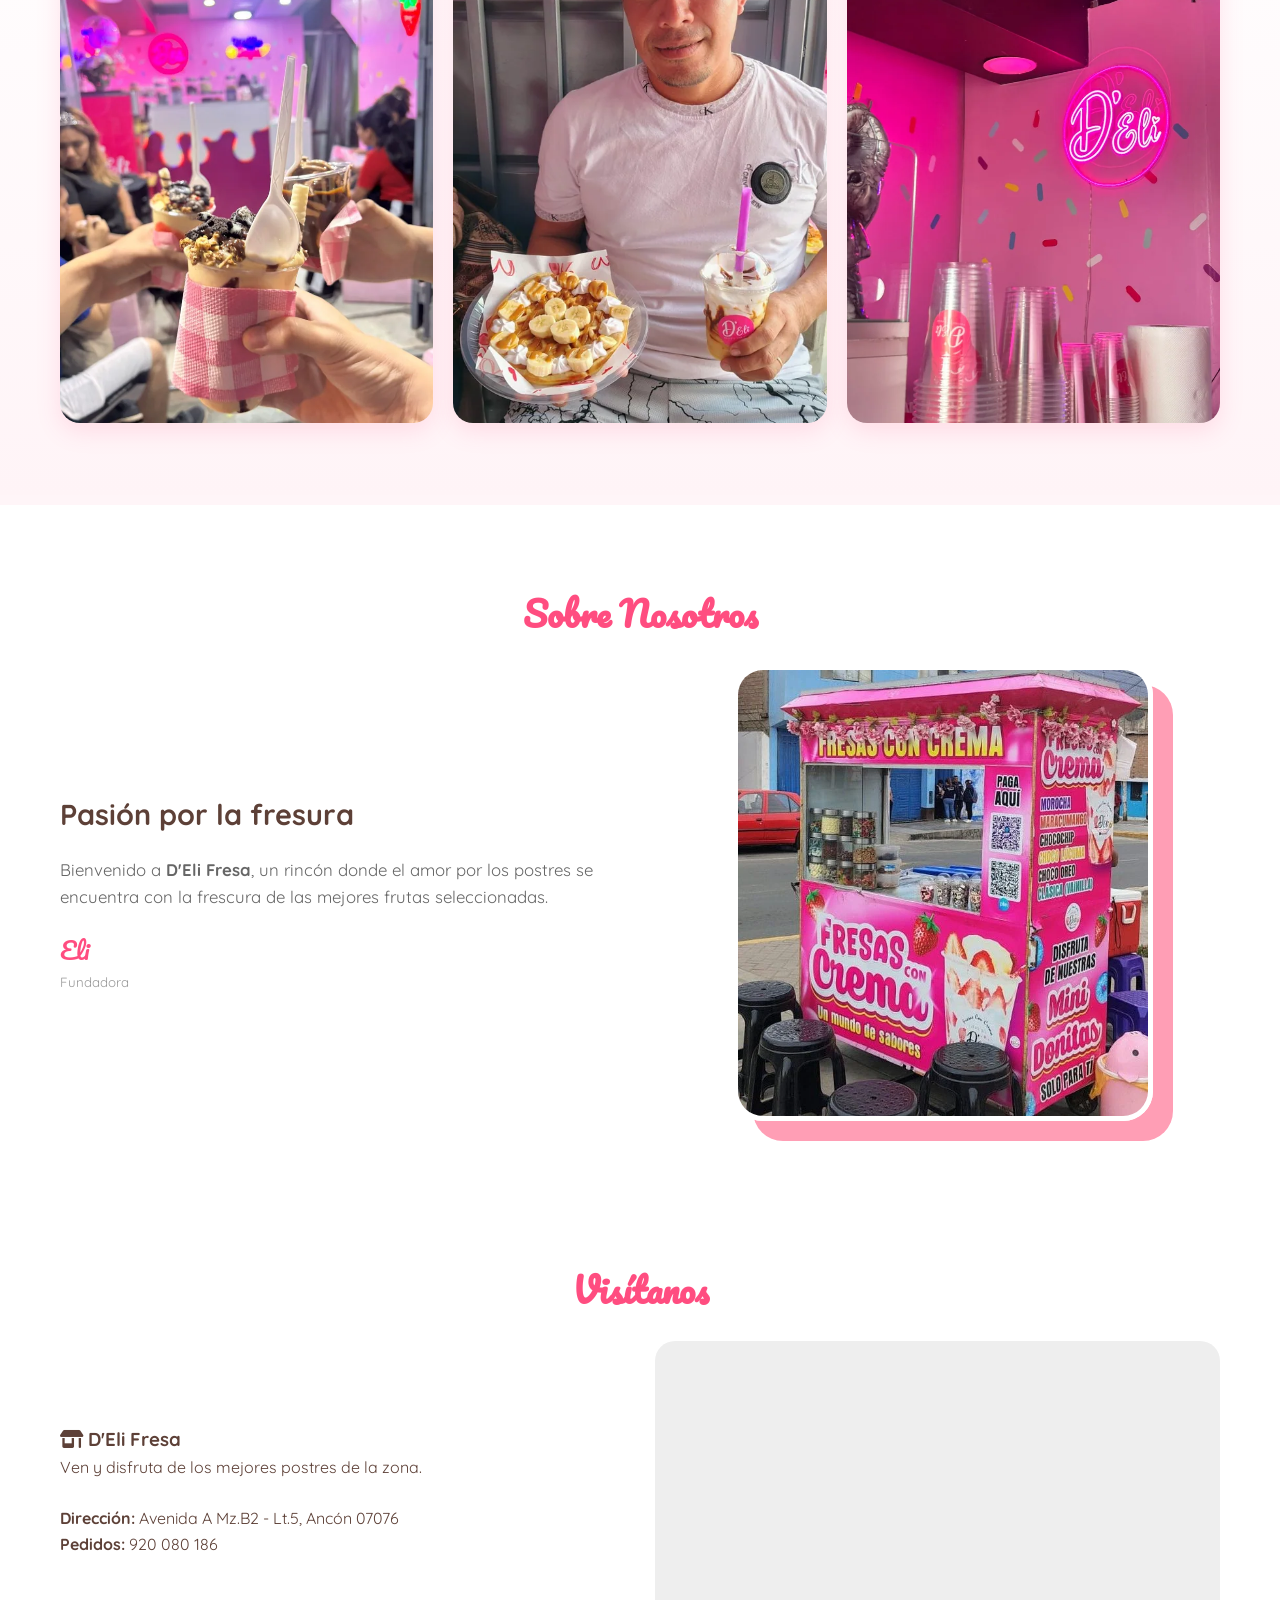
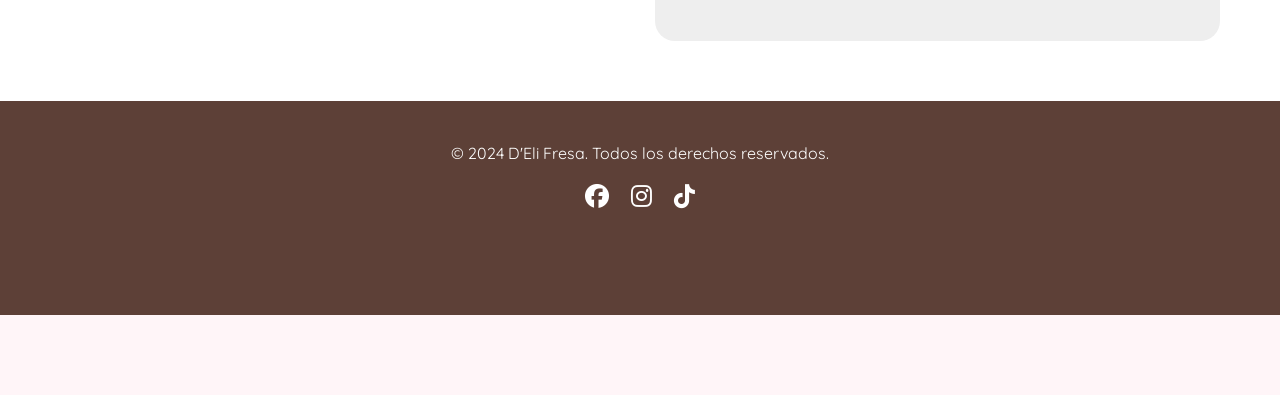
==== commit 9c22a919: "Merge 434d573f86699881ff0484820599d246eaee36f6 into 419f4e4f903b0fe7a047ffb459e951d7648f3856" ====
--- a/index.html
+++ b/index.html
@@ -6,6 +6,8 @@
     
     <meta name="description" content="D'Eli Fresa: Postres personalizados, Crepés, Helados y Pancakes. ¡Arma tu vaso a tu gusto!">
     <meta name="theme-color" content="#ff4d80">
+    <link rel="manifest" href="/manifest.webmanifest">
+    <link rel="apple-touch-icon" href="/icons/icon-192.png">
     <link rel="canonical" href="https://delifresas.site/">
     <meta property="og:type" content="website">
     <meta property="og:locale" content="es_PE">
@@ -45,6 +47,7 @@
             
             <ul class="nav-links" id="navLinks">
                 <li><a href="#catalogo" onclick="resetBuilder()">Fresas</a></li>
+                <li><a href="#flores-amarillas">Flores Amarillas</a></li>
                 <li><a href="#frapes">Frapés</a></li>
                 <li><a href="#jugos">Jugos</a></li>
                 <li><a href="#donas">Donas</a></li>
@@ -71,6 +74,110 @@
         </div>
     </section>
 
+    <!-- CAMPAÑA TEMPORAL: FLORES AMARILLAS · SEPTIEMBRE -->
+    <section id="flores-amarillas" class="spring-campaign" aria-labelledby="flores-amarillas-title">
+        <div class="container">
+            <div class="spring-campaign__intro">
+                <div class="spring-campaign__copy">
+                    <span class="spring-campaign__eyebrow"><i class="fa-solid fa-sun"></i> Especial de septiembre</span>
+                    <h2 id="flores-amarillas-title">Regala amarillo,<br><span>regala una sonrisa</span></h2>
+                    <p>Una colección temporal de detalles florales hechos para celebrar la primavera.</p>
+                    <a href="#flores-amarillas-productos" class="spring-campaign__link">Ver productos <i class="fa-solid fa-arrow-down"></i></a>
+                </div>
+            </div>
+
+            <div class="spring-products" id="flores-amarillas-productos">
+                <article class="spring-product spring-product--cupcake" id="campaign-cupcake-1">
+                    <img loading="lazy" decoding="async" class="spring-product__image" src="/tenants/deli-fresas/campaigns/flores-amarillas/cupcake-floral-native.webp" alt="Cupcake floral de D'Eli Fresa">
+                    <div class="spring-product__content">
+                        <div class="spring-product__heading"><h3>Cupcake floral</h3><span>S/ 8</span></div>
+                        <p>1 unidad · En caja y lazo · Chantilly</p>
+                        <div class="spring-choice-group" data-campaign-choice="relleno">
+                            <strong>Relleno</strong>
+                            <div class="chip-container">
+                                <button class="chip-btn campaign-chip" onclick="selectCampaignOption('campaign-cupcake-1', 'relleno', 'Manjar', this)">Manjar</button>
+                                <button class="chip-btn campaign-chip" onclick="selectCampaignOption('campaign-cupcake-1', 'relleno', 'Chocolate', this)">Chocolate</button>
+                            </div>
+                        </div>
+                        <div class="spring-choice-group" data-campaign-choice="keke">
+                            <strong>Keke</strong>
+                            <div class="chip-container">
+                                <button class="chip-btn campaign-chip" onclick="selectCampaignOption('campaign-cupcake-1', 'keke', 'Vainilla', this)">Vainilla</button>
+                                <button class="chip-btn campaign-chip" onclick="selectCampaignOption('campaign-cupcake-1', 'keke', 'Chocolate', this)">Chocolate</button>
+                            </div>
+                        </div>
+                        <button class="btn spring-btn" onclick="addCampaignProduct('Cupcake floral · 1 unidad', 8, 'campaign-cupcake-1')">Agregar al pedido</button>
+                    </div>
+                </article>
+
+                <article class="spring-product spring-product--alfajores">
+                    <img loading="lazy" decoding="async" class="spring-product__image" src="/tenants/deli-fresas/campaigns/flores-amarillas/alfajores-florales-native.webp" alt="Seis alfajores florales de D'Eli Fresa">
+                    <div class="spring-product__content">
+                        <div class="spring-product__heading"><h3>Alfajores florales</h3><span>S/ 18</span></div>
+                        <p>6 unidades · Relleno de manjar · En caja y lazo</p>
+                        <div class="spring-product__fixed"><i class="fa-solid fa-flower"></i> Seis alfajores con forma de flor</div>
+                        <button class="btn spring-btn" onclick="addSimpleStaticToCart('Alfajores florales · 6 unidades', 18)">Agregar al pedido</button>
+                    </div>
+                </article>
+
+                <article class="spring-product" id="campaign-cupcake-6">
+                    <img loading="lazy" decoding="async" class="spring-product__image" src="/tenants/deli-fresas/campaigns/flores-amarillas/caja-cupcakes-6-native.webp" alt="Caja de seis cupcakes florales de D'Eli Fresa">
+                    <div class="spring-product__content">
+                        <div class="spring-product__heading"><h3>Caja de cupcakes</h3><span>S/ 35</span></div>
+                        <p>6 unidades · En caja y lazo · Chantilly</p>
+                        <div class="spring-choice-group" data-campaign-choice="relleno">
+                            <strong>Relleno</strong>
+                            <div class="chip-container">
+                                <button class="chip-btn campaign-chip" onclick="selectCampaignOption('campaign-cupcake-6', 'relleno', 'Manjar', this)">Manjar</button>
+                                <button class="chip-btn campaign-chip" onclick="selectCampaignOption('campaign-cupcake-6', 'relleno', 'Chocolate', this)">Chocolate</button>
+                            </div>
+                        </div>
+                        <div class="spring-choice-group" data-campaign-choice="keke">
+                            <strong>Keke</strong>
+                            <div class="chip-container">
+                                <button class="chip-btn campaign-chip" onclick="selectCampaignOption('campaign-cupcake-6', 'keke', 'Vainilla', this)">Vainilla</button>
+                                <button class="chip-btn campaign-chip" onclick="selectCampaignOption('campaign-cupcake-6', 'keke', 'Chocolate', this)">Chocolate</button>
+                            </div>
+                        </div>
+                        <button class="btn spring-btn" onclick="addCampaignProduct('Caja de cupcakes florales · 6 unidades', 35, 'campaign-cupcake-6')">Agregar al pedido</button>
+                    </div>
+                </article>
+
+                <article class="spring-product" id="campaign-cupcake-4">
+                    <img loading="lazy" decoding="async" class="spring-product__image" src="/tenants/deli-fresas/campaigns/flores-amarillas/caja-cupcakes-4-native.webp" alt="Caja de cuatro cupcakes florales de D'Eli Fresa">
+                    <div class="spring-product__content">
+                        <div class="spring-product__heading"><h3>Caja de cupcakes</h3><span>S/ 25</span></div>
+                        <p>4 unidades · En caja y lazo · Chantilly</p>
+                        <div class="spring-choice-group" data-campaign-choice="relleno">
+                            <strong>Relleno</strong>
+                            <div class="chip-container">
+                                <button class="chip-btn campaign-chip" onclick="selectCampaignOption('campaign-cupcake-4', 'relleno', 'Manjar', this)">Manjar</button>
+                                <button class="chip-btn campaign-chip" onclick="selectCampaignOption('campaign-cupcake-4', 'relleno', 'Chocolate', this)">Chocolate</button>
+                            </div>
+                        </div>
+                        <div class="spring-choice-group" data-campaign-choice="keke">
+                            <strong>Keke</strong>
+                            <div class="chip-container">
+                                <button class="chip-btn campaign-chip" onclick="selectCampaignOption('campaign-cupcake-4', 'keke', 'Vainilla', this)">Vainilla</button>
+                                <button class="chip-btn campaign-chip" onclick="selectCampaignOption('campaign-cupcake-4', 'keke', 'Chocolate', this)">Chocolate</button>
+                            </div>
+                        </div>
+                        <button class="btn spring-btn" onclick="addCampaignProduct('Caja de cupcakes florales · 4 unidades', 25, 'campaign-cupcake-4')">Agregar al pedido</button>
+                    </div>
+                </article>
+            </div>
+
+            <aside class="spring-campaign__order" aria-label="Cómo reservar un pedido">
+                <i class="fa-brands fa-whatsapp" aria-hidden="true"></i>
+                <div>
+                    <strong>¿Quieres separar un detalle floral?</strong>
+                    <span>Escríbenos por WhatsApp y coordinamos tu pedido.</span>
+                </div>
+                <a class="btn spring-order-btn" href="https://wa.me/51920080186?text=Hola%20D%27Eli%20Fresa%2C%20quiero%20consultar%20por%20Flores%20Amarillas" target="_blank" rel="noopener noreferrer">Consultar pedido</a>
+            </aside>
+        </div>
+    </section>
+
     <section id="catalogo" class="container">
         
         <div id="step-0" class="step-container active">
@@ -152,6 +259,7 @@
                             <button class="chip-btn" onclick="selectStaticOption('block-frappe-clasico', 'Mocachino', 10, this)">Mocachino</button>
                             <button class="chip-btn" onclick="selectStaticOption('block-frappe-clasico', 'Mango', 10, this)">Mango</button>
                             <button class="chip-btn" onclick="selectStaticOption('block-frappe-clasico', 'Fresa', 10, this)">Fresa</button>
+                            <button class="chip-btn" onclick="selectStaticOption('block-frappe-clasico', 'Lúcuma', 11, this)">Lúcuma (S/11)</button>
                         </div>
                         <button class="btn btn-primary btn-sm" style="width:100%" onclick="addStaticToCartWithValidation('Frapé Clásico', 10, 'block-frappe-clasico')">Agregar</button>
                     </div>
@@ -332,43 +440,45 @@
                 <div class="static-card" id="card-helado-soft">
                     <img loading="lazy" decoding="async" src="/tenants/deli-fresas/menu/helado-soft.webp" class="static-img">
                     <div class="static-info">
-                        <h3>Helado Soft</h3>
-                        <span class="static-price-tag">S/ 2.00</span>
+                        <h3>Helado Soft en cono</h3>
+                        <span class="static-price-tag">S/ 3.00</span>
                         <p style="font-size:0.75rem; margin:0 0 5px 0;">Sabor:</p>
                         <div class="chip-container">
-                            <button class="chip-btn" onclick="selectStaticOption('card-helado-soft', 'Vainilla', 2, this)">Vainilla</button>
-                            <button class="chip-btn" onclick="selectStaticOption('card-helado-soft', 'Chocolate', 2, this)">Choco</button>
-                            <button class="chip-btn" onclick="selectStaticOption('card-helado-soft', 'Mixto', 2, this)">Mixto</button>
-                        </div>
-                        <button class="btn btn-primary btn-sm" style="width:100%" onclick="addStaticToCartWithValidation('Helado Soft', 2, 'card-helado-soft')">Agregar</button>
+                            <button class="chip-btn" onclick="selectStaticOption('card-helado-soft', 'Vainilla', 3, this)">Vainilla</button>
+                            <button class="chip-btn" onclick="selectStaticOption('card-helado-soft', 'Chocolate', 3, this)">Chocolate</button>
+                            <button class="chip-btn" onclick="selectStaticOption('card-helado-soft', 'Mixto', 3, this)">Mixto</button>
+                        </div>
+                        <button class="btn btn-primary btn-sm" style="width:100%" onclick="addStaticToCartWithValidation('Helado Soft en cono', 3, 'card-helado-soft')">Agregar</button>
                     </div>
                 </div>
                 <div class="static-card" id="card-sundae">
                     <img loading="lazy" decoding="async" src="/tenants/deli-fresas/menu/sundae.webp" class="static-img">
                     <div class="static-info">
                         <h3>Sundae</h3>
-                        <span class="static-price-tag" id="price-card-sundae">Desde S/ 4.00</span>
+                        <span class="static-price-tag" id="price-card-sundae">Desde S/ 5.00</span>
                         <p style="font-size:0.75rem; margin:0 0 5px 0;">Sabor:</p>
                         <div class="chip-container">
-                            <button class="chip-btn" onclick="selectStaticOption('card-sundae', 'Chocolate', 4, this)">Choco</button>
-                            <button class="chip-btn" onclick="selectStaticOption('card-sundae', 'Fresa', 4, this)">Fresa</button>
-                            <button class="chip-btn" onclick="selectStaticOption('card-sundae', 'Maracuyá', 4, this)">Maracuyá</button>
-                            <button class="chip-btn" onclick="selectStaticOption('card-sundae', 'Oreo', 5, this)">Oreo (S/5)</button>
-                        </div>
-                        <button class="btn btn-primary btn-sm" style="width:100%" onclick="addStaticToCartWithValidation('Sundae', 4, 'card-sundae')">Agregar</button>
+                            <button class="chip-btn" onclick="selectStaticOption('card-sundae', 'Chocolate', 5, this)">Chocolate (S/5)</button>
+                            <button class="chip-btn" onclick="selectStaticOption('card-sundae', 'Manjar', 5, this)">Manjar (S/5)</button>
+                            <button class="chip-btn" onclick="selectStaticOption('card-sundae', 'Fresa', 5, this)">Fresa (S/5)</button>
+                            <button class="chip-btn" onclick="selectStaticOption('card-sundae', 'Maracuyá', 5, this)">Maracuyá (S/5)</button>
+                            <button class="chip-btn" onclick="selectStaticOption('card-sundae', 'Oreo', 6, this)">Oreo (S/6)</button>
+                            <button class="chip-btn" onclick="selectStaticOption('card-sundae', 'Chin Chin', 6, this)">Chin Chin (S/6)</button>
+                        </div>
+                        <button class="btn btn-primary btn-sm" style="width:100%" onclick="addStaticToCartWithValidation('Sundae', 5, 'card-sundae')">Agregar</button>
                     </div>
                 </div>
                 <div class="static-card" id="card-artesanal-cono">
                     <img loading="lazy" decoding="async" src="/tenants/deli-fresas/menu/helado-artesanal.webp" class="static-img">
                     <div class="static-info">
                         <h3>Cono Artesanal</h3>
-                        <span class="static-price-tag" id="price-card-artesanal-cono">Desde S/ 2.50</span>
+                        <span class="static-price-tag" id="price-card-artesanal-cono">Desde S/ 3.00</span>
                         <p style="font-size:0.75rem; margin:0 0 5px 0;">Tamaño:</p>
                         <div class="chip-container">
-                            <button class="chip-btn" onclick="selectStaticOption('card-artesanal-cono', '1 Bola', 2.50, this)">1 Bola</button>
-                            <button class="chip-btn" onclick="selectStaticOption('card-artesanal-cono', '2 Bolas', 4.00, this)">2 Bolas</button>
-                        </div>
-                        <button class="btn btn-primary btn-sm" style="width:100%" onclick="addStaticToCartWithValidation('Cono Artesanal', 2.50, 'card-artesanal-cono')">Agregar</button>
+                            <button class="chip-btn" onclick="selectStaticOption('card-artesanal-cono', '1 Bola', 3.00, this)">1 bola (S/3)</button>
+                            <button class="chip-btn" onclick="selectStaticOption('card-artesanal-cono', '2 Bolas', 5.00, this)">2 bolas (S/5)</button>
+                        </div>
+                        <button class="btn btn-primary btn-sm" style="width:100%" onclick="addStaticToCartWithValidation('Cono Artesanal', 3.00, 'card-artesanal-cono')">Agregar</button>
                     </div>
                 </div>
                 <div class="static-card" id="card-artesanal-vaso">
@@ -378,8 +488,8 @@
                         <span class="static-price-tag" id="price-card-artesanal-vaso">Desde S/ 3.00</span>
                         <p style="font-size:0.75rem; margin:0 0 5px 0;">Tamaño:</p>
                         <div class="chip-container">
-                            <button class="chip-btn" onclick="selectStaticOption('card-artesanal-vaso', '1 Bola', 3.00, this)">1 Bola</button>
-                            <button class="chip-btn" onclick="selectStaticOption('card-artesanal-vaso', '2 Bolas', 5.00, this)">2 Bolas</button>
+                            <button class="chip-btn" onclick="selectStaticOption('card-artesanal-vaso', '1 Bola', 3.00, this)">1 bola (S/3)</button>
+                            <button class="chip-btn" onclick="selectStaticOption('card-artesanal-vaso', '2 Bolas', 6.00, this)">2 bolas (S/6)</button>
                         </div>
                         <button class="btn btn-primary btn-sm" style="width:100%" onclick="addStaticToCartWithValidation('Vaso Artesanal', 3.00, 'card-artesanal-vaso')">Agregar</button>
                     </div>
@@ -523,5 +633,14 @@
 
     <script src="/assets/catalog-data.js" defer></script>
     <script src="/assets/app.js" defer></script>
+    <script>
+        if ('serviceWorker' in navigator) {
+            window.addEventListener('load', () => {
+                navigator.serviceWorker.register('/sw.js').catch(() => {
+                    // La pagina y los pedidos siguen funcionando sin instalacion PWA.
+                });
+            });
+        }
+    </script>
 </body>
 </html>
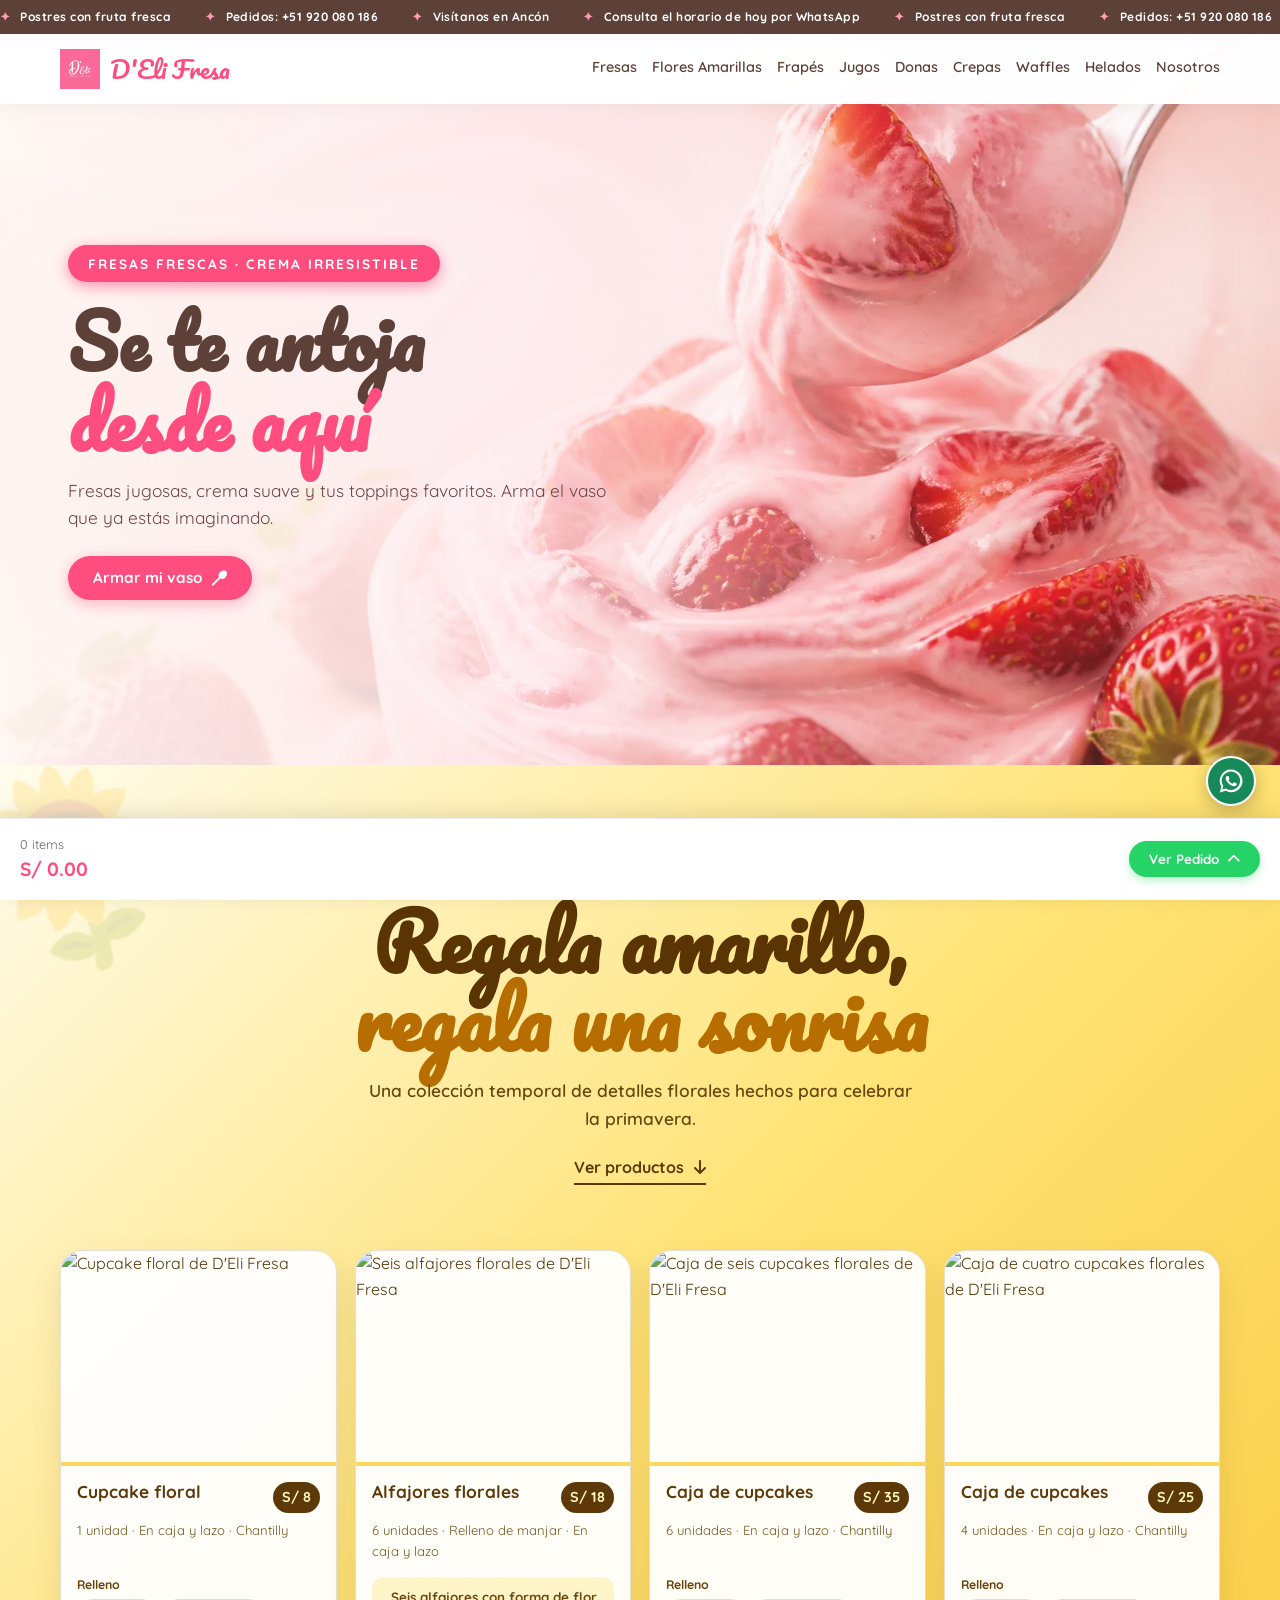
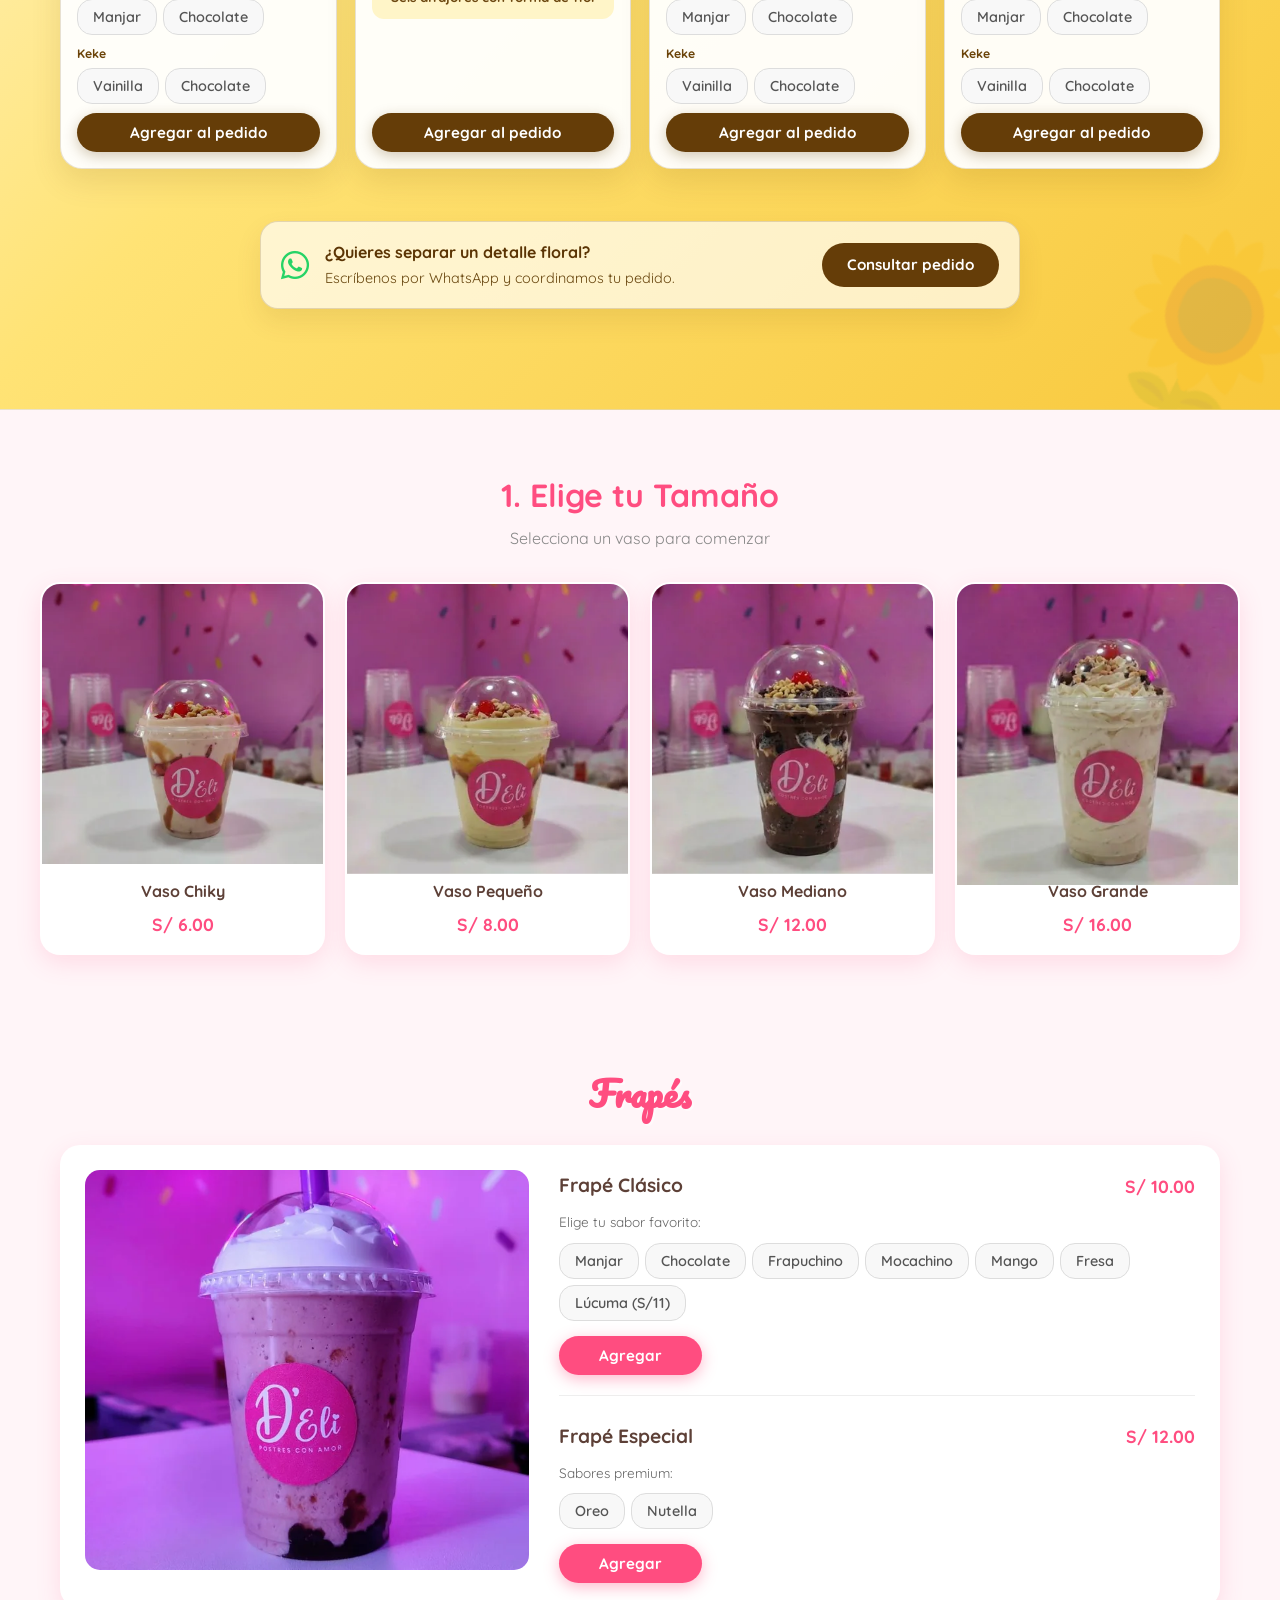
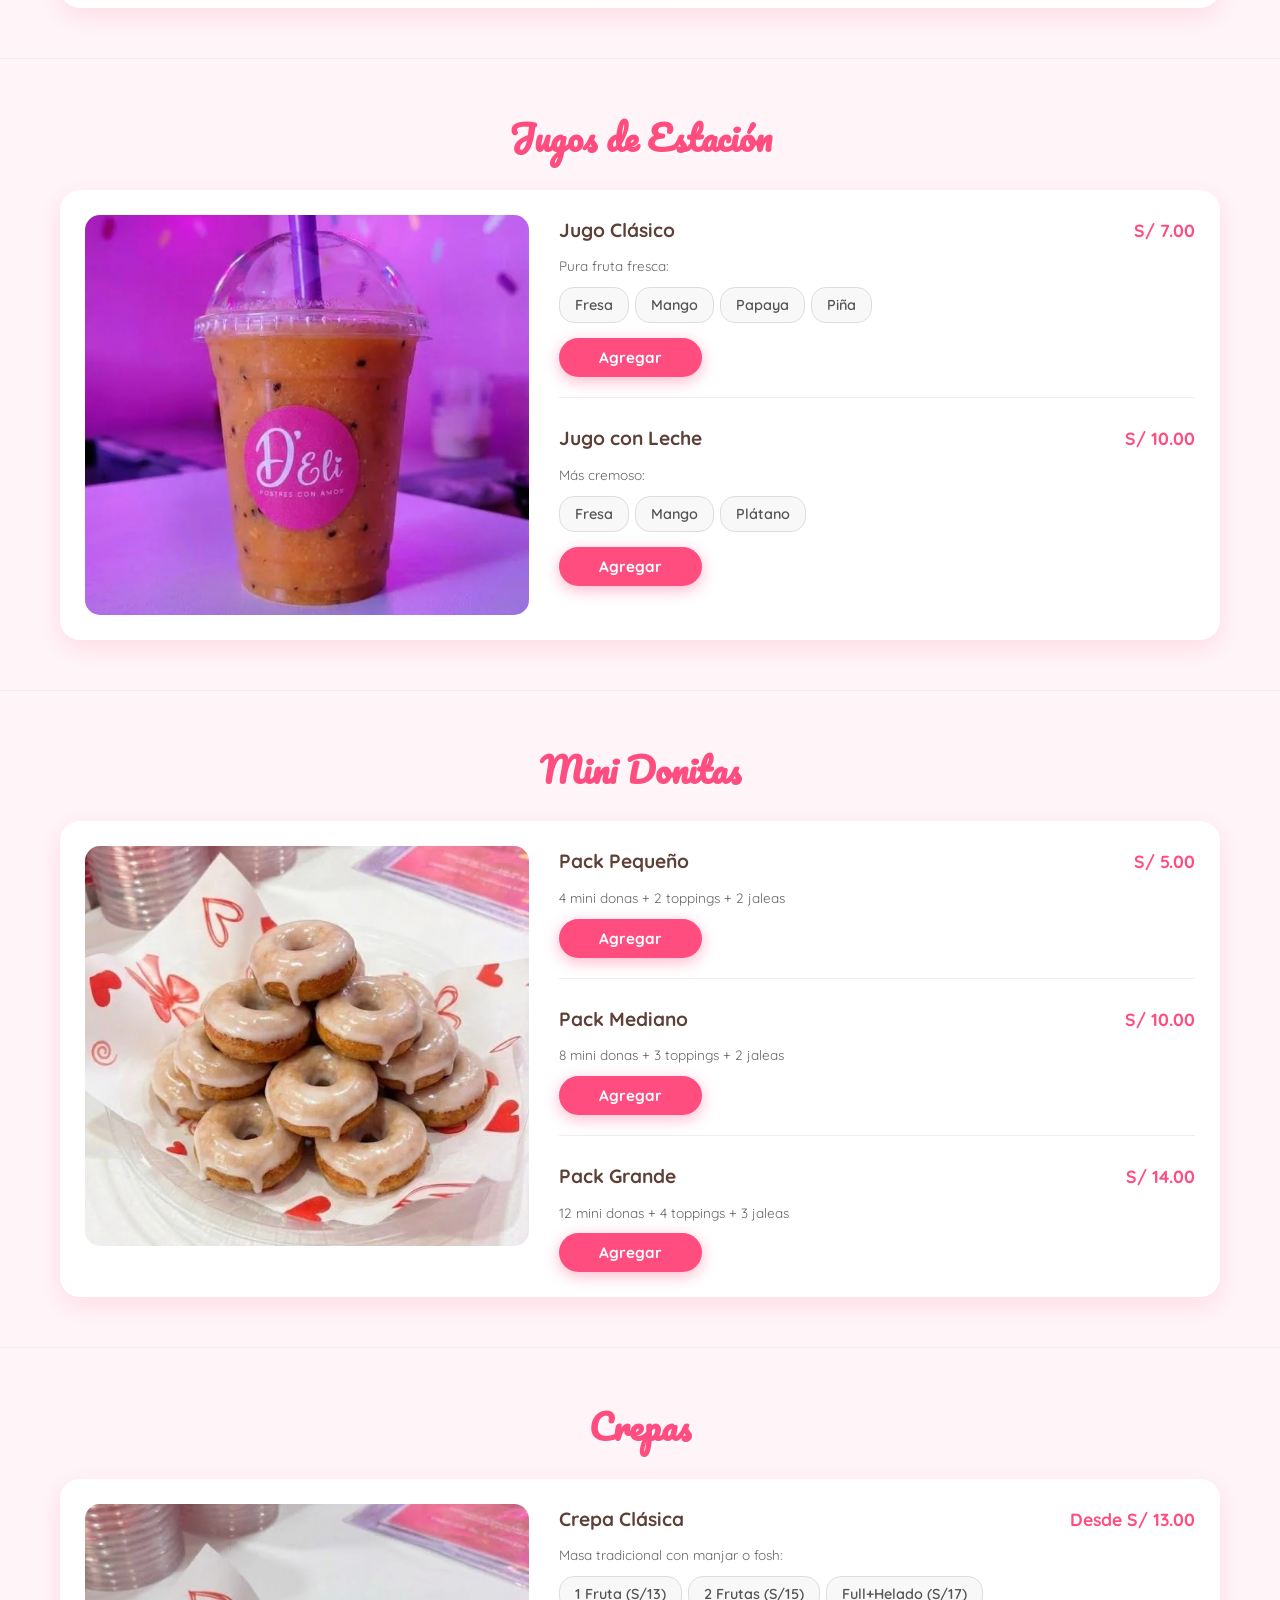
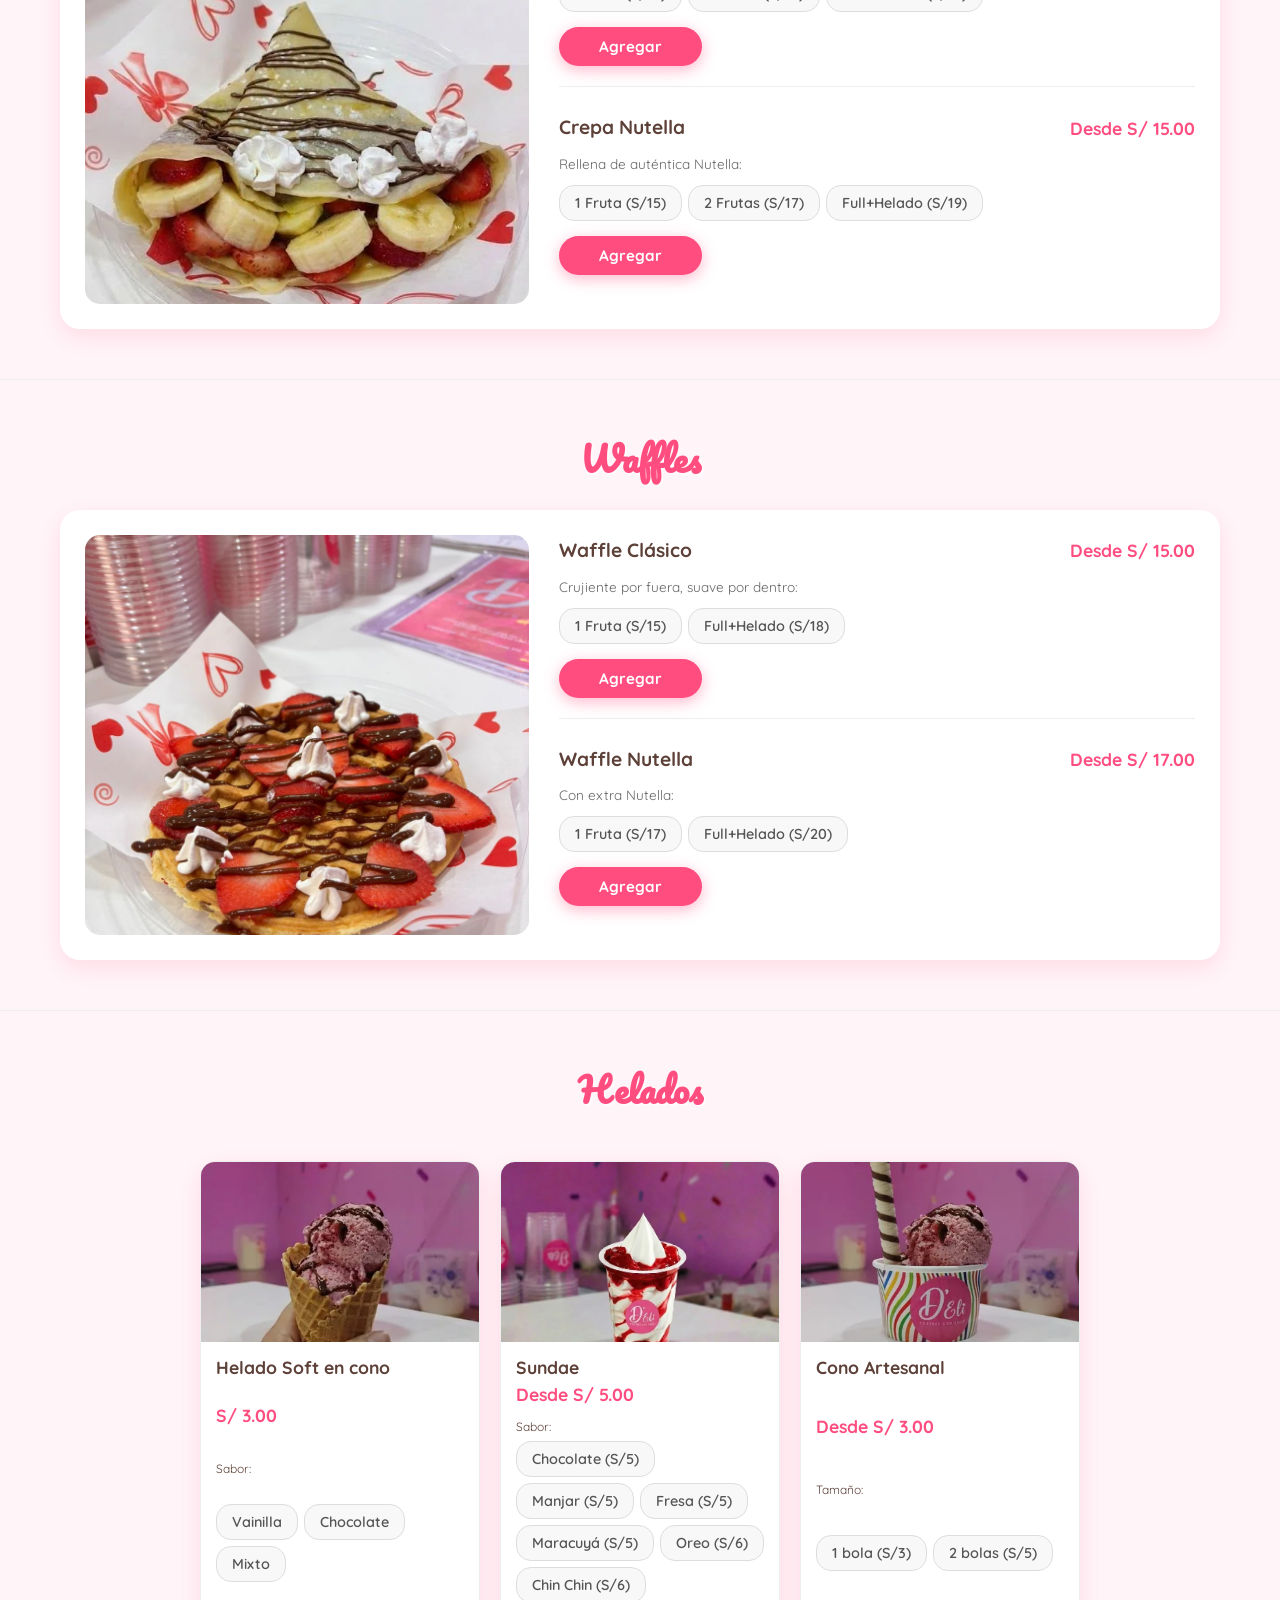
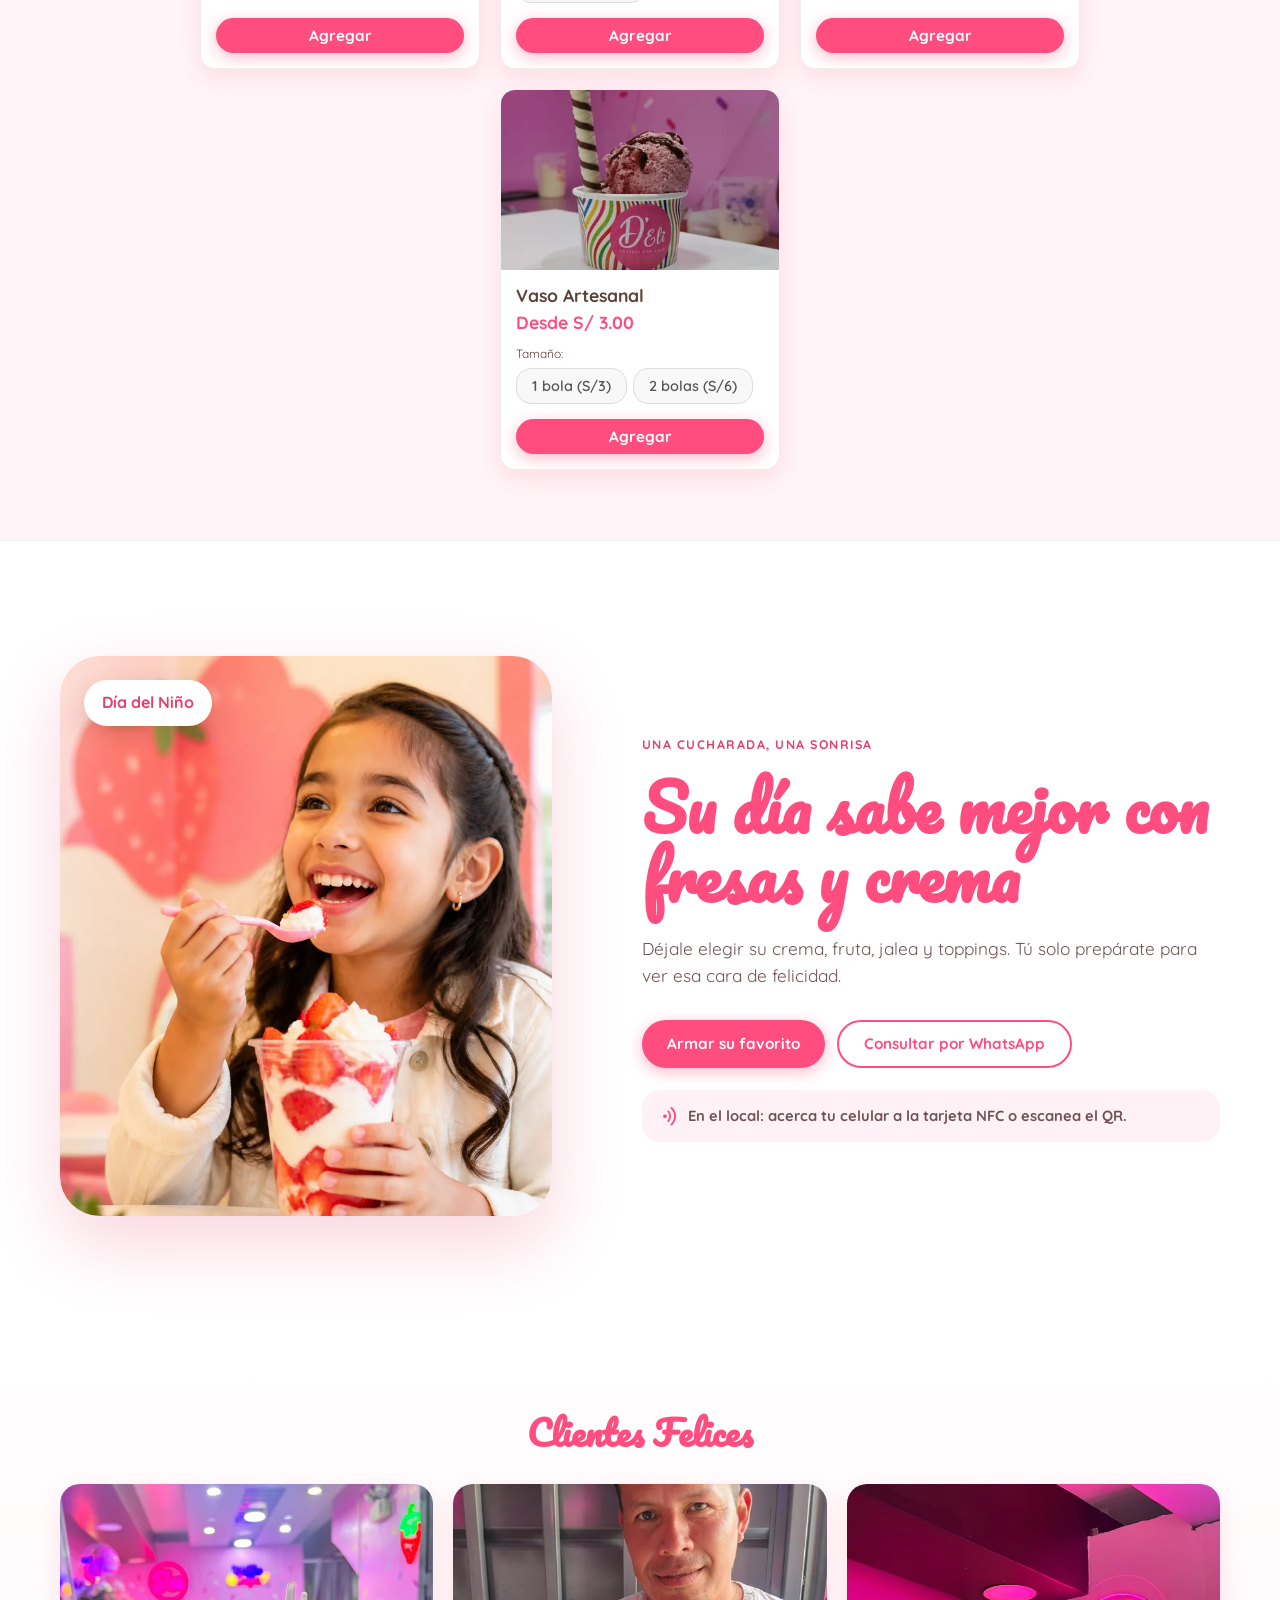
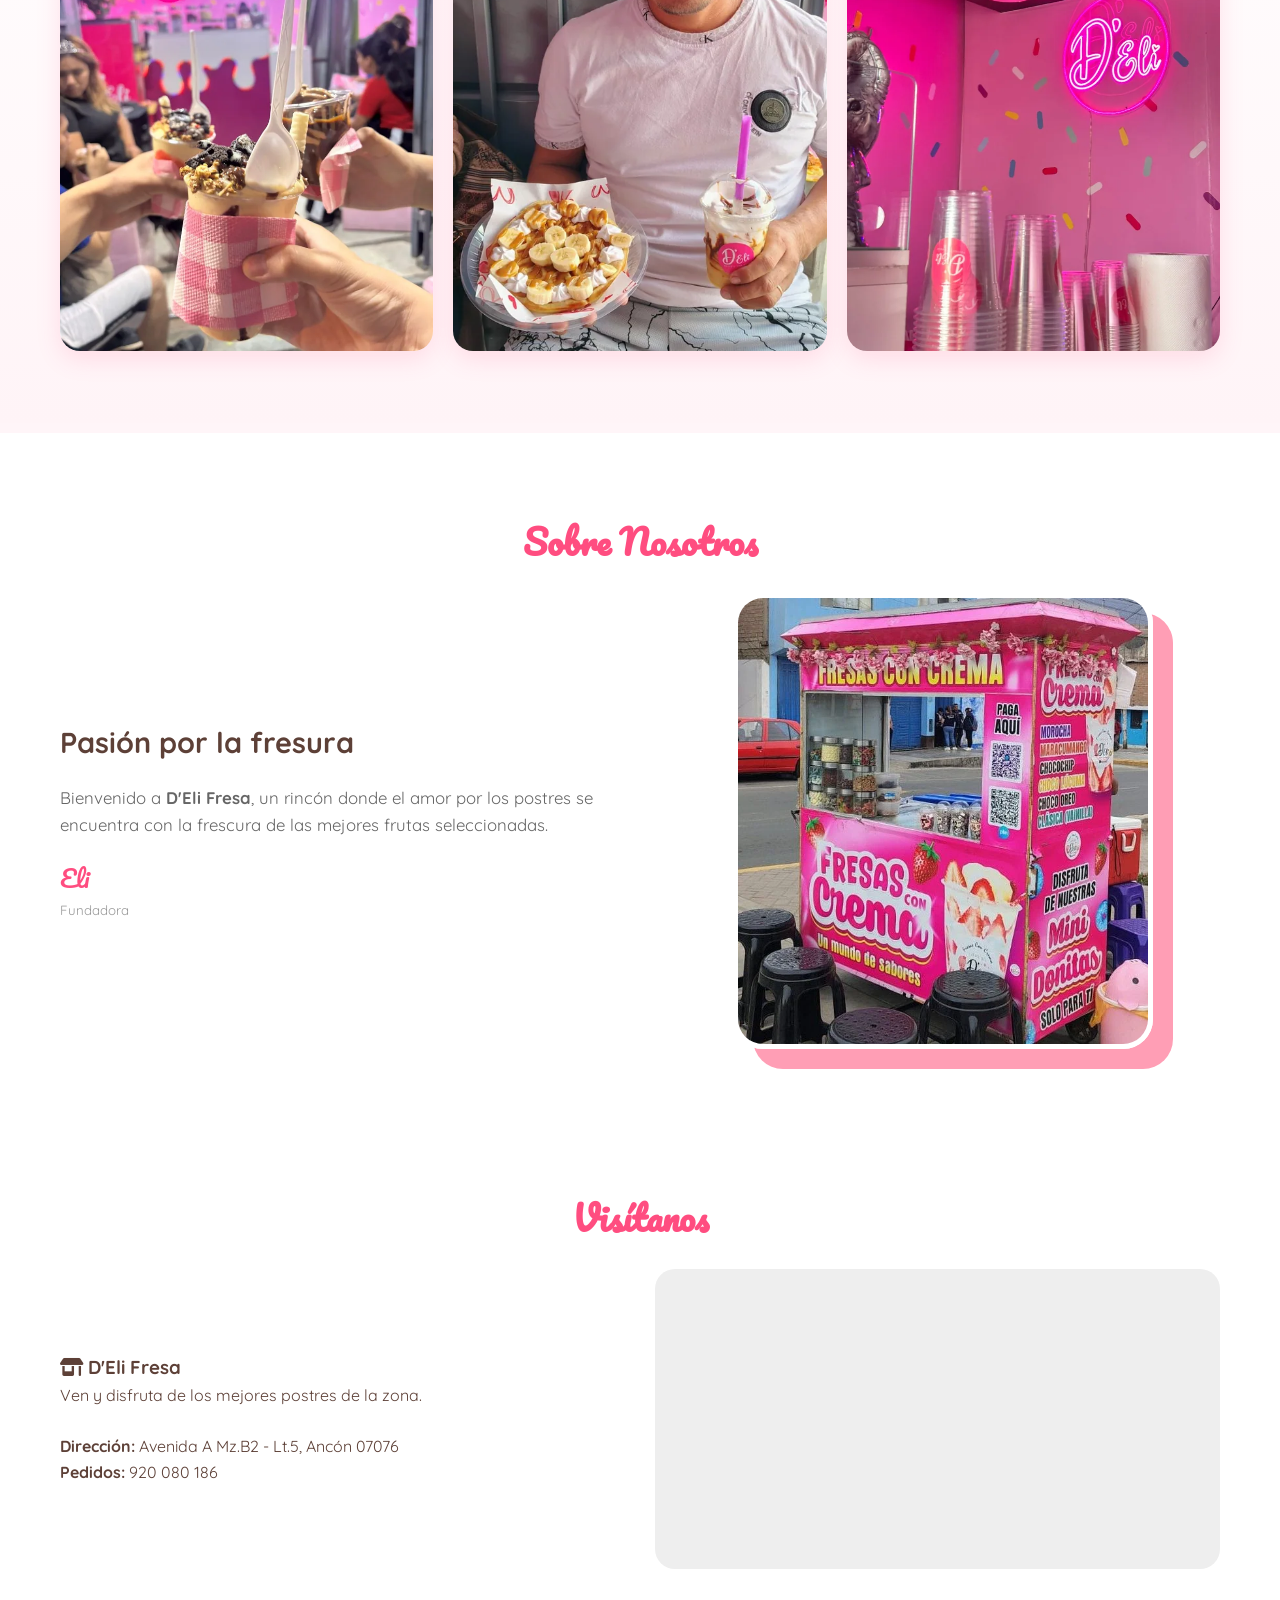
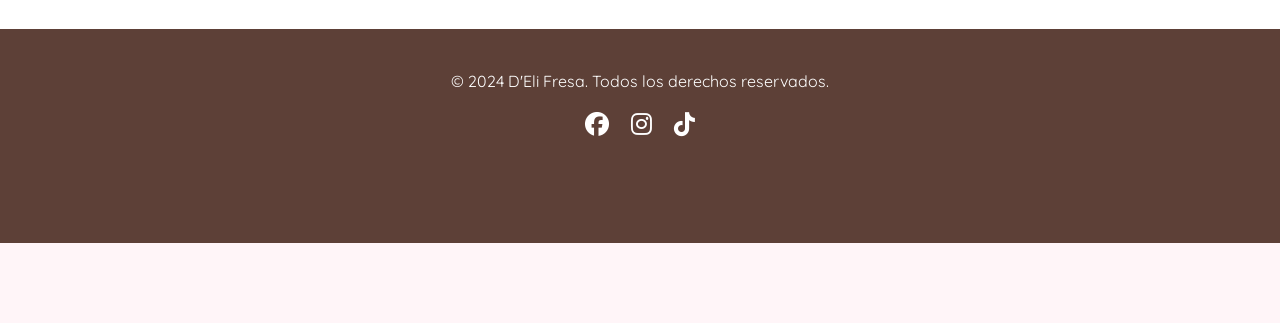
==== commit 37f92591: "Merge b67977413ed0e13ec405fd354ebe4dabd54a2887 into 419f4e4f903b0fe7a047ffb459e951d7648f3856" ====
--- a/index.html
+++ b/index.html
@@ -6,8 +6,6 @@
     
     <meta name="description" content="D'Eli Fresa: Postres personalizados, Crepés, Helados y Pancakes. ¡Arma tu vaso a tu gusto!">
     <meta name="theme-color" content="#ff4d80">
-    <link rel="manifest" href="/manifest.webmanifest">
-    <link rel="apple-touch-icon" href="/icons/icon-192.png">
     <link rel="canonical" href="https://delifresas.site/">
     <meta property="og:type" content="website">
     <meta property="og:locale" content="es_PE">
@@ -633,14 +631,6 @@
 
     <script src="/assets/catalog-data.js" defer></script>
     <script src="/assets/app.js" defer></script>
-    <script>
-        if ('serviceWorker' in navigator) {
-            window.addEventListener('load', () => {
-                navigator.serviceWorker.register('/sw.js').catch(() => {
-                    // La pagina y los pedidos siguen funcionando sin instalacion PWA.
-                });
-            });
-        }
-    </script>
+    <a class="contact-whatsapp-fab" href="https://wa.me/51920080186?text=Hola%2C%20D%27Eli%20Fresa.%20Quisiera%20hacer%20un%20pedido." target="_blank" rel="noopener noreferrer" aria-label="Contactar a D'Eli Fresa por WhatsApp" title="WhatsApp de D'Eli Fresa"><svg viewBox="0 0 32 32" fill="currentColor" aria-hidden="true"><path d="M16 3a12.8 12.8 0 0 0-11 19.4L3.2 29l6.8-1.8A12.9 12.9 0 1 0 16 3Zm0 23.3a10.5 10.5 0 0 1-5.4-1.5l-.4-.2-4 1.1 1.1-3.9-.3-.4A10.5 10.5 0 1 1 16 26.3Zm5.8-7.8c-.3-.2-1.8-.9-2.1-1s-.5-.2-.7.2-.8 1-.9 1.2-.3.2-.6.1a8.6 8.6 0 0 1-4.2-3.7c-.3-.5.3-.5.9-1.7.1-.2 0-.4 0-.6l-1-2.3c-.2-.6-.5-.5-.7-.5h-.6c-.2 0-.6.1-.9.4s-1.1 1.1-1.1 2.6 1.1 3 1.3 3.2 2.2 3.4 5.4 4.8c2 .8 2.8.9 3.8.7.6-.1 1.8-.7 2-1.5s.2-1.4.1-1.5-.4-.2-.7-.4Z"/></svg></a>
 </body>
 </html>
--- a/assets/styles.css
+++ b/assets/styles.css
@@ -191,6 +191,60 @@
     margin-bottom: 24px;
 }
 
+/* --- CAMPAÑA TEMPORAL: FLORES AMARILLAS --- */
+.spring-campaign {
+    position: relative;
+    overflow: hidden;
+    padding: clamp(58px, 8vw, 100px) 0;
+    background: linear-gradient(135deg, #fffced 0%, #ffe375 48%, #f8c83c 100%);
+    color: #58370b;
+    border-bottom: 1px solid rgba(112, 72, 8, .14);
+}
+.spring-campaign::before,
+.spring-campaign::after {
+    content: '🌻';
+    position: absolute;
+    font-size: clamp(7rem, 15vw, 15rem);
+    opacity: .16;
+    pointer-events: none;
+}
+.spring-campaign::before { top: -3.5rem; left: -3rem; transform: rotate(-22deg); }
+.spring-campaign::after { right: -3rem; bottom: -4.5rem; transform: rotate(24deg); }
+.spring-campaign .container { position: relative; z-index: 1; }
+.spring-campaign__intro { max-width: 740px; margin: 0 auto clamp(34px, 6vw, 65px); text-align: center; }
+.spring-campaign__eyebrow { display: inline-flex; align-items: center; gap: 8px; font-weight: 800; letter-spacing: .12em; text-transform: uppercase; font-size: .78rem; color: #7a4b03; }
+.spring-campaign__copy h2 { font-family: var(--font-title); color: #5b3404; font-size: clamp(2.8rem, 6vw, 5.3rem); line-height: 1.02; margin: 12px 0 18px; }
+.spring-campaign__copy h2 span { color: #b76d00; }
+.spring-campaign__copy p { max-width: 560px; margin-inline: auto; font-size: 1.08rem; font-weight: 600; color: #68460f; }
+.spring-campaign__link { display: inline-flex; align-items: center; gap: 10px; margin-top: 22px; font-weight: 800; color: #5c3907; border-bottom: 2px solid currentColor; padding-bottom: 3px; }
+.spring-products { display: grid; grid-template-columns: repeat(4, minmax(0, 1fr)); gap: 18px; }
+.spring-product { background: rgba(255, 255, 255, .95); border: 1px solid rgba(107, 69, 6, .16); box-shadow: 0 12px 30px rgba(110, 70, 4, .13); border-radius: 22px; overflow: hidden; display: flex; flex-direction: column; min-width: 0; }
+.spring-product__image { width: 100%; height: 215px; object-fit: cover; object-position: center 31%; border-bottom: 4px solid #ffd85b; }
+.spring-product__content { padding: 16px; display: flex; flex: 1; flex-direction: column; }
+.spring-product__heading { display: flex; gap: 8px; justify-content: space-between; align-items: flex-start; margin-bottom: 7px; }
+.spring-product__heading h3 { color: #5d3909; font-size: 1.08rem; line-height: 1.15; }
+.spring-product__heading span { flex-shrink: 0; background: #5d3909; color: #fff5be; padding: 4px 9px; border-radius: 999px; font-weight: 800; font-size: .9rem; }
+.spring-product__content > p { color: #765722; font-size: .82rem; min-height: 42px; margin-bottom: 13px; }
+.spring-choice-group { margin-bottom: 9px; }
+.spring-choice-group strong { color: #6b4308; display: block; font-size: .77rem; margin-bottom: 4px; }
+.spring-choice-group .chip-container { margin-bottom: 0; }
+.campaign-chip { background: #fff7d4; border-color: #e5b832; color: #65410c; }
+.campaign-chip:hover { background: #ffe179; }
+.campaign-chip.selected { background: #c47d05; border-color: #c47d05; box-shadow: 0 2px 8px rgba(129, 80, 0, .28); }
+.spring-product__fixed { color: #6d4811; font-size: .84rem; font-weight: 700; background: #fff5c8; border-radius: 12px; padding: 10px; margin: 2px 0 16px; }
+.spring-product__fixed i { color: #c47d05; margin-right: 5px; }
+.spring-campaign .spring-btn { width: 100%; margin-top: auto; background: #653d08; color: #fff !important; box-shadow: 0 4px 14px rgba(98, 60, 8, .28); }
+.spring-campaign .spring-btn:hover { background: #a46400; color: #fff !important; }
+.spring-campaign__order { display: flex; align-items: center; gap: 16px; max-width: 760px; margin: clamp(28px, 5vw, 52px) auto 0; padding: 18px 20px; border: 1px solid rgba(100, 61, 8, .18); border-radius: 18px; background: rgba(255, 255, 255, .68); box-shadow: 0 12px 26px rgba(110, 70, 4, .1); }
+.spring-campaign__order > i { font-size: 2rem; color: #25d366; }
+.spring-campaign__order div { display: grid; gap: 2px; flex: 1; }
+.spring-campaign__order strong { color: #5b3404; }
+.spring-campaign__order span { color: #68460f; font-size: .9rem; }
+.spring-campaign .spring-order-btn { background: #653d08; color: #fff !important; white-space: nowrap; }
+.spring-campaign .spring-order-btn:hover { background: #a46400; color: #fff !important; }
+@media (max-width: 960px) { .spring-products { grid-template-columns: repeat(2, minmax(0, 1fr)); } .spring-product__image { height: 250px; } }
+@media (max-width: 640px) { .spring-products { grid-template-columns: 1fr; } .spring-product__image { height: 235px; } .spring-product__content > p { min-height: 0; } .spring-campaign__order { align-items: flex-start; flex-wrap: wrap; } .spring-order-btn { width: 100%; text-align: center; } }
+
 .kids-campaign__eyebrow {
     color: var(--primary-dark);
     font-weight: 800;
@@ -525,3 +579,8 @@
     .info-grid { grid-template-columns: 1fr; }
     .about-image img { width: 100%; height: auto; }
 }
+.contact-whatsapp-fab { position: fixed; right: max(16px, env(safe-area-inset-right)); bottom: calc(96px + env(safe-area-inset-bottom)); z-index: 1999; display: grid; width: 50px; height: 50px; place-items: center; border: 2px solid #fff; border-radius: 50%; background: #168a59; color: #fff; box-shadow: 0 5px 18px rgba(0,0,0,.24); }
+.contact-whatsapp-fab svg { width: 28px; height: 28px; }
+.contact-whatsapp-fab:focus-visible { outline: 3px solid #173c2c; outline-offset: 2px; }
+@media (min-width: 769px) { .contact-whatsapp-fab { right: 24px; bottom: 94px; } }
+body:has(.cart-modal.open) .contact-whatsapp-fab { visibility: hidden; }
